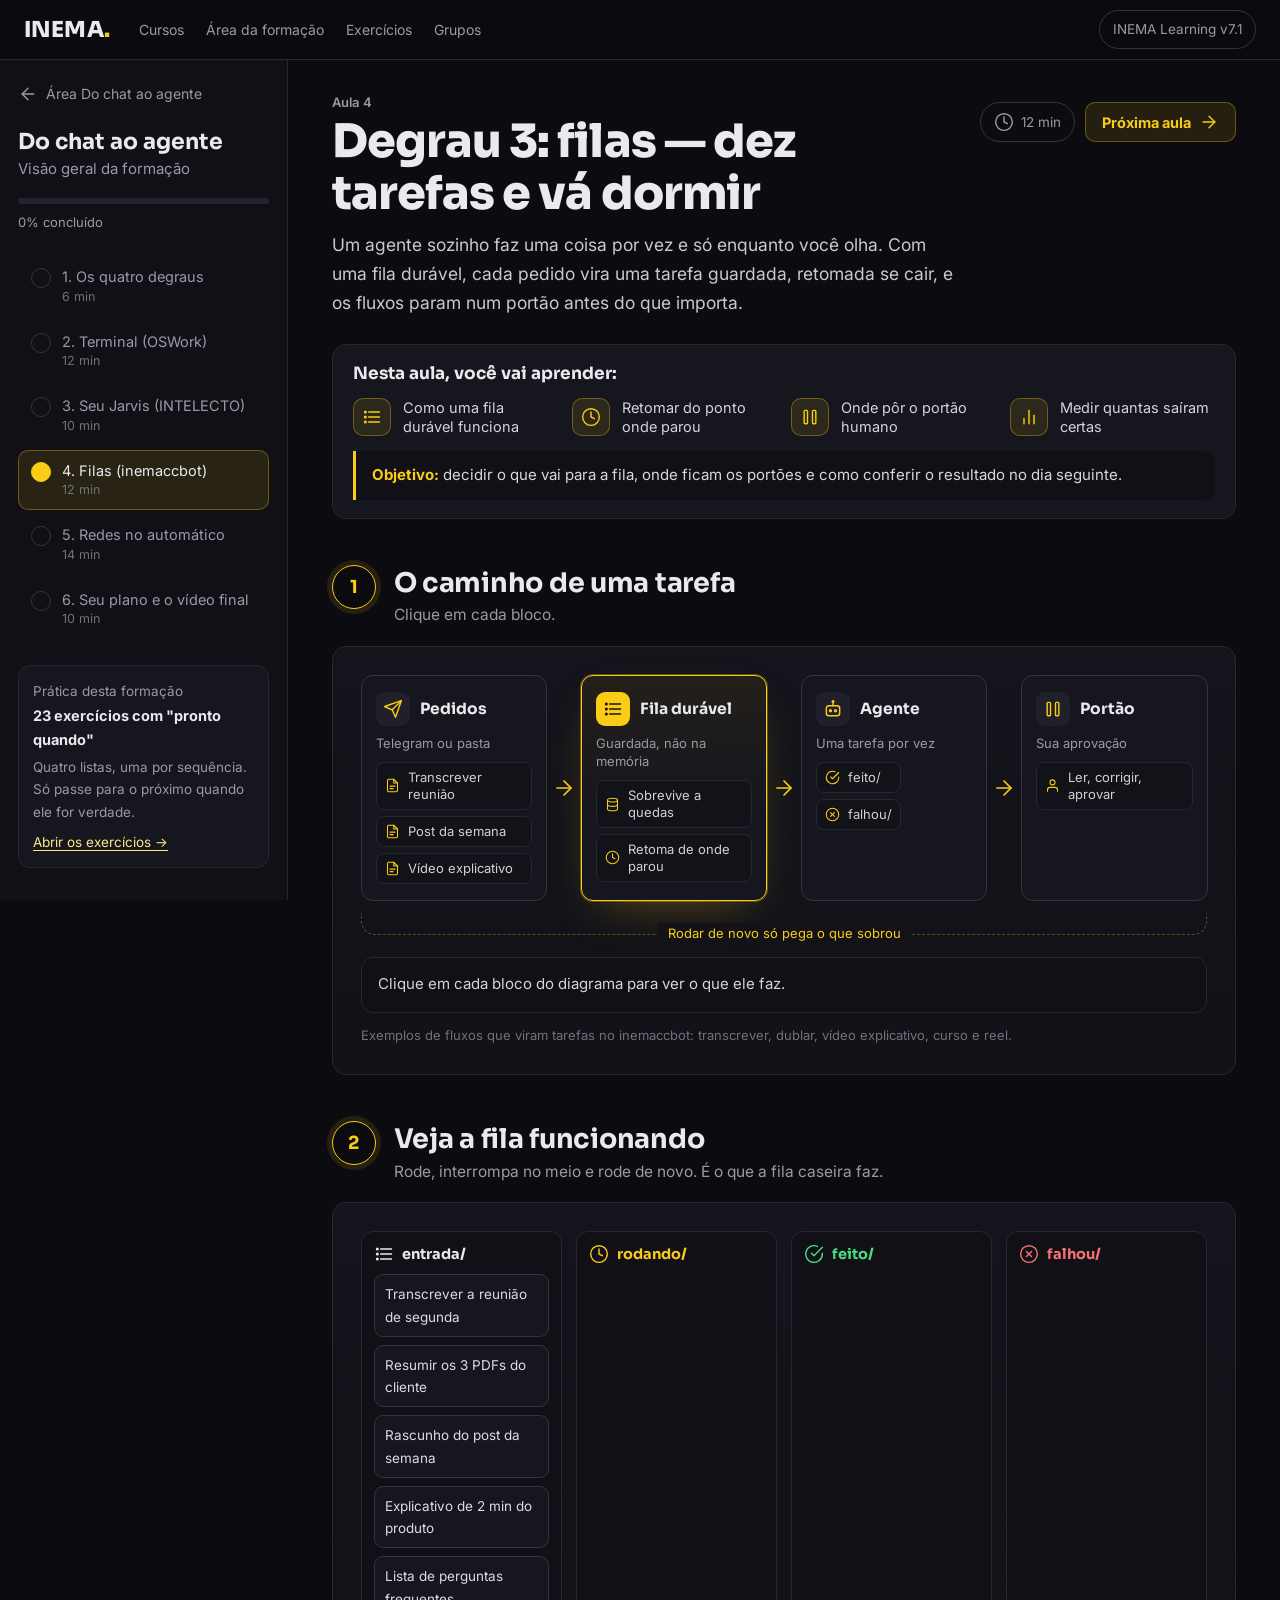
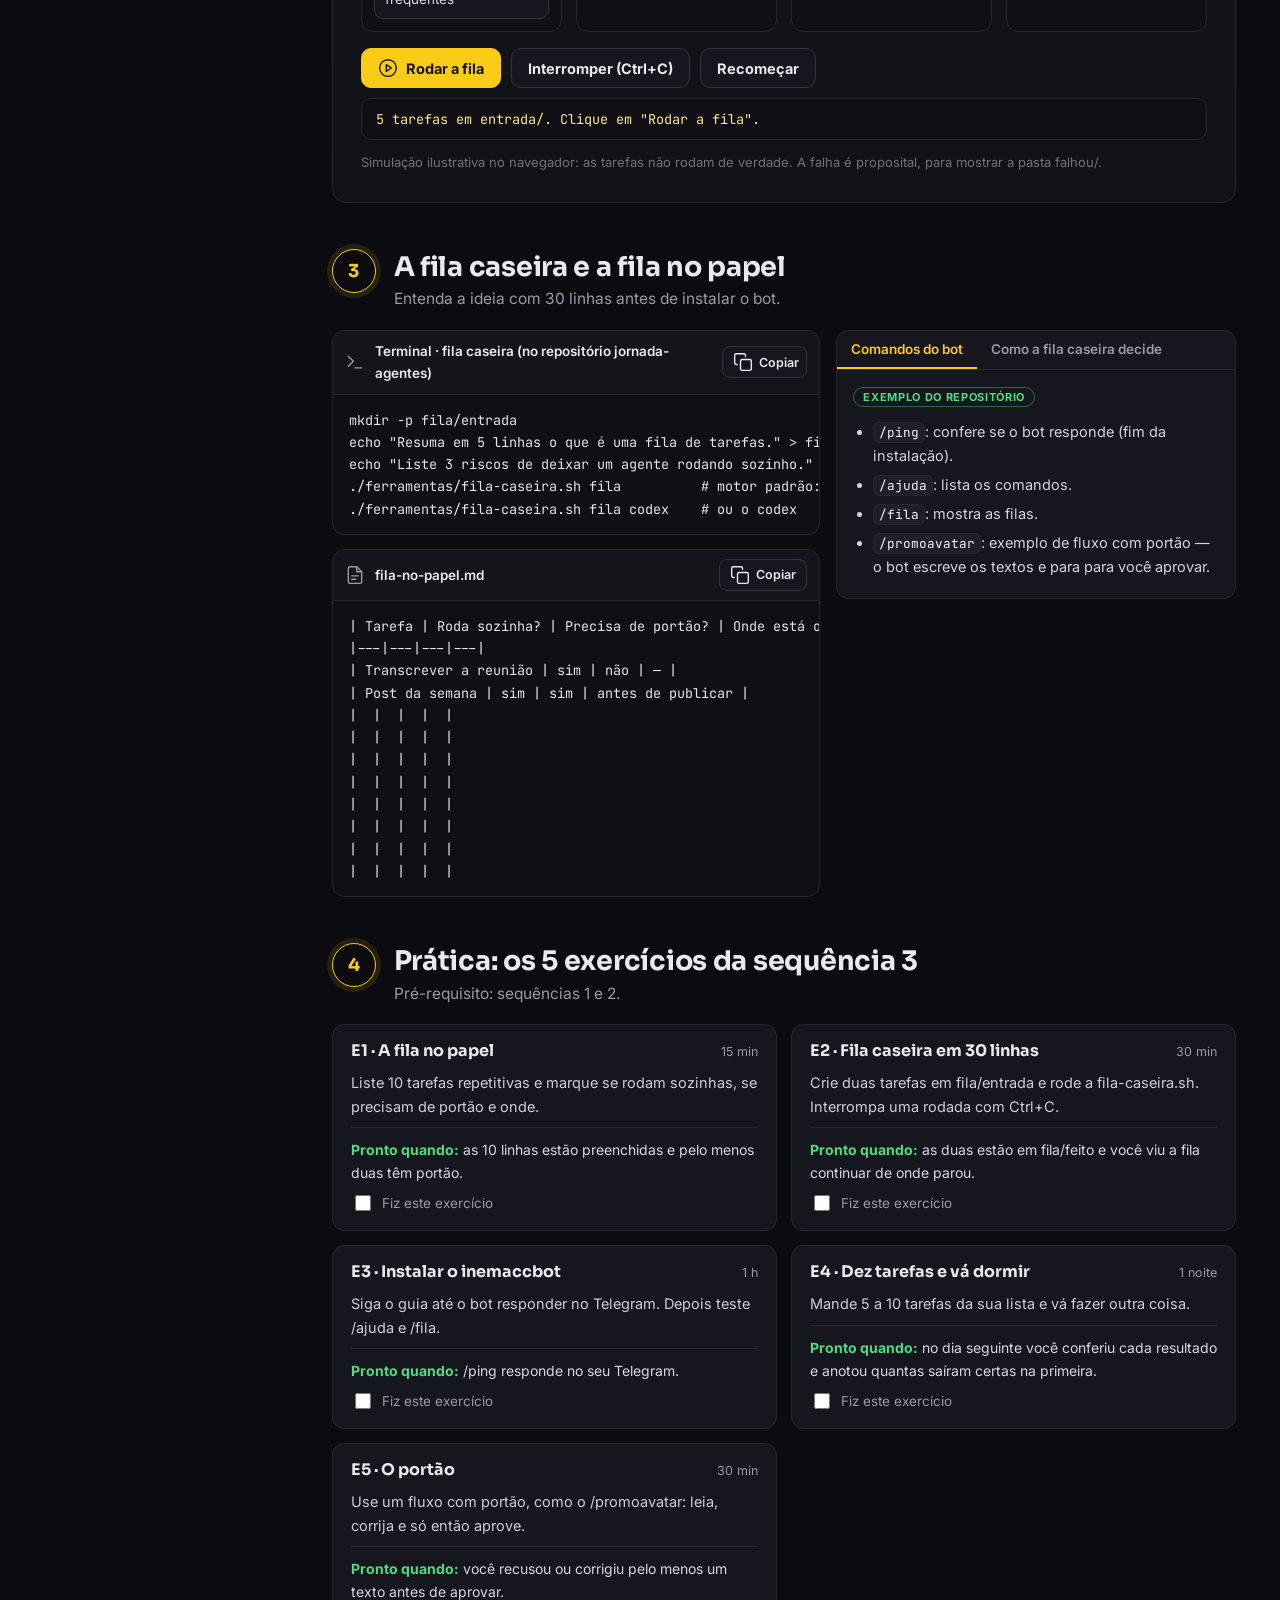
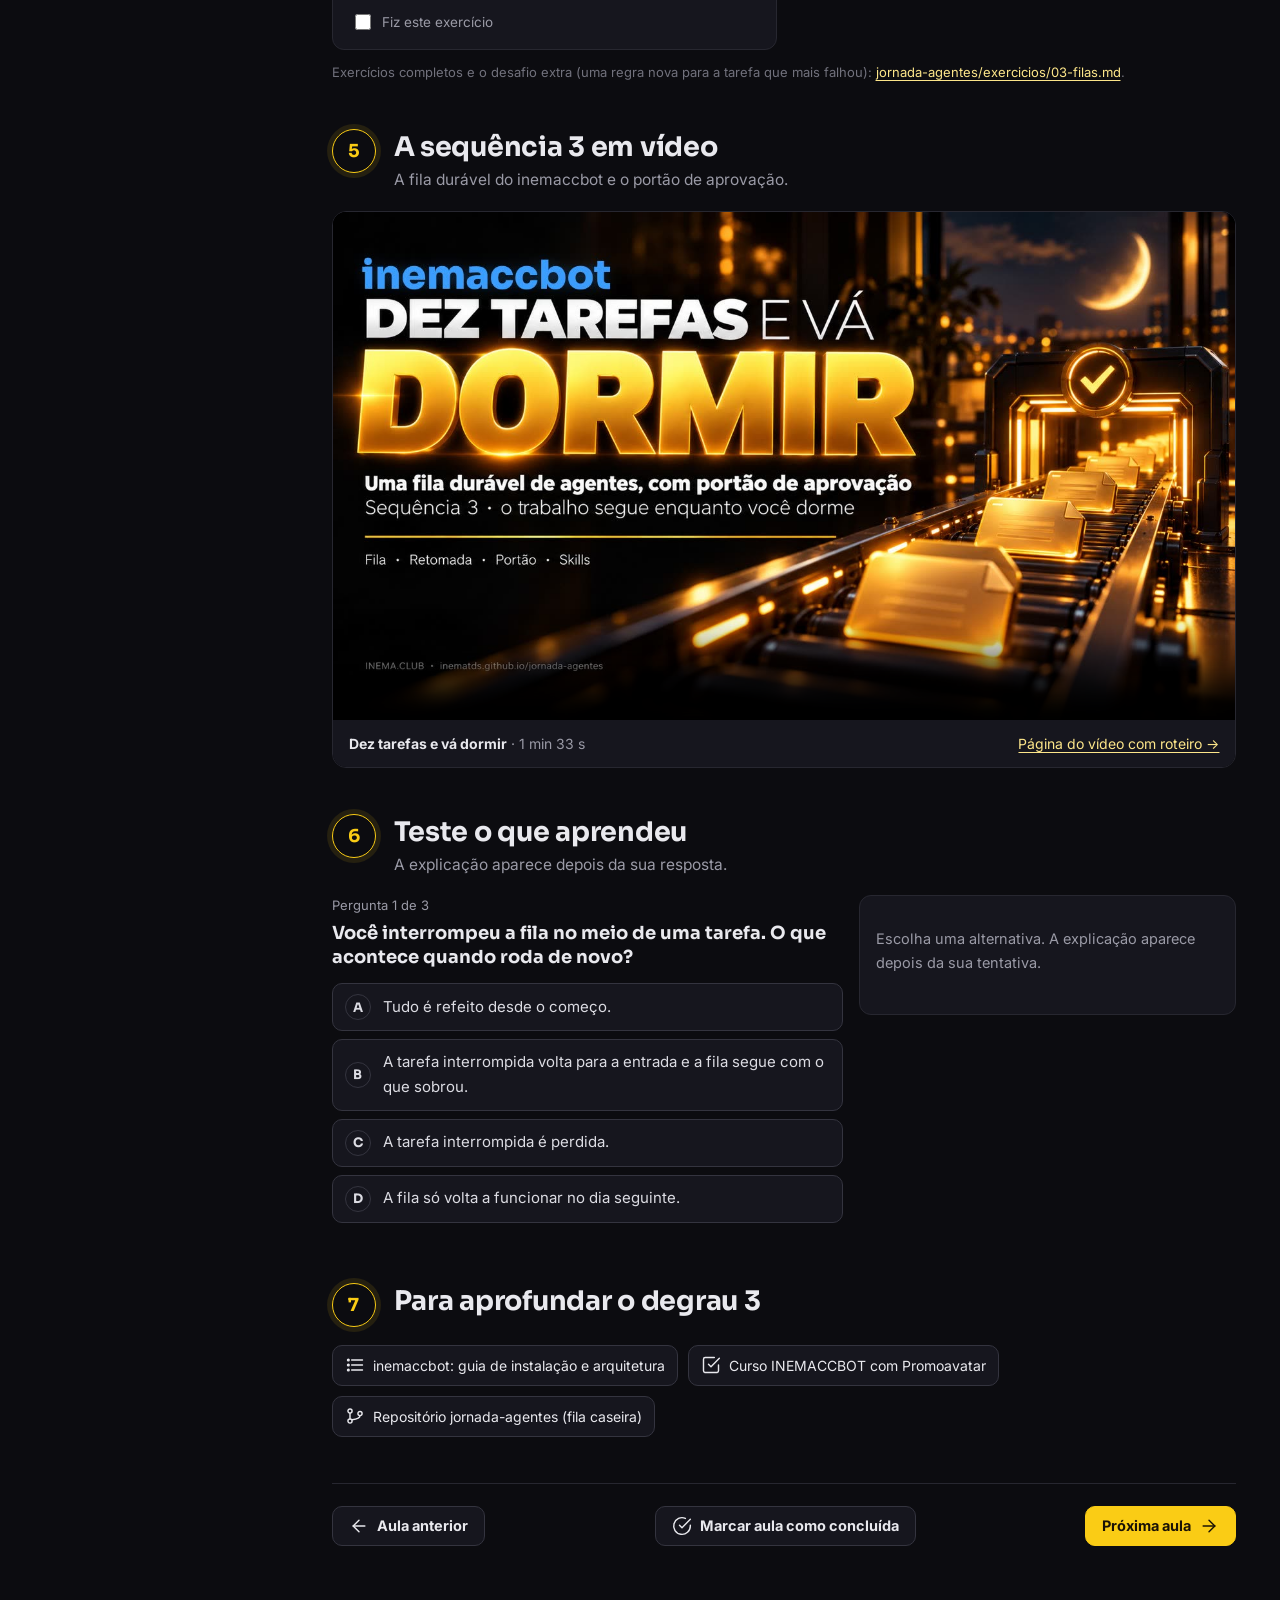
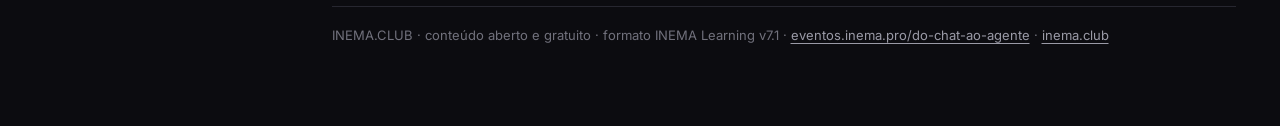
==== aulas/filas/index.html @ 0fa1756b "curso Do chat ao agente — primeiro curso INEMA Learning v7.1 (6 aulas, gerador, validador) Co-Author" ====
<!DOCTYPE html>
<html lang="pt-BR">
<head>
<meta charset="utf-8"/>
<meta name="viewport" content="width=device-width, initial-scale=1"/>
<title>Degrau 3: filas — dez tarefas e vá dormir · Do chat ao agente · INEMA</title>
<meta name="description" content="Um agente sozinho faz uma coisa por vez e só enquanto você olha. Com uma fila durável, cada pedido vira uma tarefa guardada, retomada se cair, e os fluxos param num portão antes do que importa."/>
<meta property="og:title" content="Degrau 3: filas — dez tarefas e vá dormir · Do chat ao agente · INEMA"/>
<meta property="og:description" content="Um agente sozinho faz uma coisa por vez e só enquanto você olha. Com uma fila durável, cada pedido vira uma tarefa guardada, retomada se cair, e os fluxos param num portão antes do que importa."/>
<meta property="og:image" content="https://inematds.github.io/do-chat-ao-agente-v71/assets/img/capa.jpg"/>
<meta name="theme-color" content="#0c0c10"/>
<link rel="icon" href="../../assets/img/favicon.svg" type="image/svg+xml"/>
<link rel="canonical" href="https://inematds.github.io/do-chat-ao-agente-v71/aulas/filas/"/>
<link rel="preconnect" href="https://fonts.googleapis.com"/><link rel="preconnect" href="https://fonts.gstatic.com" crossorigin/>
<link href="https://fonts.googleapis.com/css2?family=Inter:wght@400;500;600;700&family=JetBrains+Mono:wght@400;600&family=Sora:wght@600;700;800&display=swap" rel="stylesheet"/>
<link rel="stylesheet" href="../../assets/v71.css"/>
</head><body data-curso="do-chat-ao-agente-v71" data-aula="filas" data-total="6"><a class="skip" href="#conteudo">Pular para o conteúdo</a><header class="topo"><button type="button" class="menu-btn" aria-expanded="false" aria-controls="lado"><svg class="ico" viewBox="0 0 24 24" aria-hidden="true"><line x1="3" y1="6" x2="21" y2="6"/><line x1="3" y1="12" x2="21" y2="12"/><line x1="3" y1="18" x2="21" y2="18"/></svg>Aulas</button><a class="marca" href="../../index.html">INEMA<span>.</span></a><nav aria-label="INEMA"><a href="https://inema.club/">Cursos</a><a href="https://eventos.inema.pro/do-chat-ao-agente/">Área da formação</a><a href="https://inematds.github.io/jornada-agentes/guia/">Exercícios</a><a href="https://t.me/apoioinema">Grupos</a></nav><div class="dir"><span class="pill">INEMA Learning v7.1</span></div></header><div class="casca"><aside class="lado" id="lado" aria-label="Aulas"><a class="voltar" href="https://eventos.inema.pro/do-chat-ao-agente/"><svg class="ico" viewBox="0 0 24 24" aria-hidden="true"><line x1="19" y1="12" x2="5" y2="12"/><polyline points="12 19 5 12 12 5"/></svg>Área Do chat ao agente</a><p class="curso-nome">Do chat ao agente</p><p class="curso-sub">Visão geral da formação</p><div class="prog" aria-hidden="true"><i></i></div><span class="prog-txt"><span data-pct>0</span>% concluído</span><ol class="lista-aulas"><li><a href="../../aulas/visao-geral/index.html" data-slug="visao-geral" class=""><span class="st" aria-hidden="true"></span><span>1. Os quatro degraus<small>6 min</small></span></a></li><li><a href="../../aulas/terminal/index.html" data-slug="terminal" class=""><span class="st" aria-hidden="true"></span><span>2. Terminal (OSWork)<small>12 min</small></span></a></li><li><a href="../../aulas/jarvis/index.html" data-slug="jarvis" class=""><span class="st" aria-hidden="true"></span><span>3. Seu Jarvis (INTELECTO)<small>10 min</small></span></a></li><li><a href="../../aulas/filas/index.html" data-slug="filas" class="atual" aria-current="page"><span class="st" aria-hidden="true"></span><span>4. Filas (inemaccbot)<small>12 min</small></span></a></li><li><a href="../../aulas/redes/index.html" data-slug="redes" class=""><span class="st" aria-hidden="true"></span><span>5. Redes no automático<small>14 min</small></span></a></li><li><a href="../../aulas/plano/index.html" data-slug="plano" class=""><span class="st" aria-hidden="true"></span><span>6. Seu plano e o vídeo final<small>10 min</small></span></a></li></ol><div class="lado-card">Prática desta formação<b>23 exercícios com "pronto quando"</b>Quatro listas, uma por sequência. Só passe para o próximo quando ele for verdade.<br/><a href="https://inematds.github.io/jornada-agentes/guia/" target="_blank" rel="noopener">Abrir os exercícios →</a></div></aside><main class="principal" id="conteudo"><div class="miolo" data-competencias="desenhar-fila;definir-portao-humano;retomar-tarefa;avaliar-resultado-lote"><div class="aula-topo"><div><p class="kicker">Aula 4</p><h1>Degrau 3: filas — dez tarefas e vá dormir</h1><p class="lead">Um agente sozinho faz uma coisa por vez e só enquanto você olha. Com uma fila durável, cada pedido vira uma tarefa guardada, retomada se cair, e os fluxos param num portão antes do que importa.</p></div><div class="acoes-topo"><span class="pill"><svg class="ico" viewBox="0 0 24 24" aria-hidden="true"><circle cx="12" cy="12" r="10"/><polyline points="12 6 12 12 16 14"/></svg>12 min</span><a class="btn" href="../../aulas/redes/index.html">Próxima aula <svg class="ico" viewBox="0 0 24 24" aria-hidden="true"><line x1="5" y1="12" x2="19" y2="12"/><polyline points="12 5 19 12 12 19"/></svg></a></div></div><div class="nesta"><h2>Nesta aula, você vai aprender:</h2><ul><li><span class="ic"><svg class="ico" viewBox="0 0 24 24" aria-hidden="true"><line x1="8" y1="6" x2="21" y2="6"/><line x1="8" y1="12" x2="21" y2="12"/><line x1="8" y1="18" x2="21" y2="18"/><circle cx="4" cy="6" r="1"/><circle cx="4" cy="12" r="1"/><circle cx="4" cy="18" r="1"/></svg></span>Como uma fila durável funciona</li><li><span class="ic"><svg class="ico" viewBox="0 0 24 24" aria-hidden="true"><circle cx="12" cy="12" r="10"/><polyline points="12 6 12 12 16 14"/></svg></span>Retomar do ponto onde parou</li><li><span class="ic"><svg class="ico" viewBox="0 0 24 24" aria-hidden="true"><rect x="5" y="4" width="4" height="16" rx="1"/><rect x="15" y="4" width="4" height="16" rx="1"/></svg></span>Onde pôr o portão humano</li><li><span class="ic"><svg class="ico" viewBox="0 0 24 24" aria-hidden="true"><line x1="18" y1="20" x2="18" y2="10"/><line x1="12" y1="20" x2="12" y2="4"/><line x1="6" y1="20" x2="6" y2="14"/></svg></span>Medir quantas saíram certas</li></ul><p class="objetivo"><b>Objetivo:</b> decidir o que vai para a fila, onde ficam os portões e como conferir o resultado no dia seguinte.</p></div><section class="secao" id="s1"><div class="sec-cab"><span class="num" aria-hidden="true">1</span><div><h2>O caminho de uma tarefa</h2><p>Clique em cada bloco.</p></div></div><div class="painel dg-bloco"><div class="dg fluxo"><button type="button" class="dg-no" aria-pressed="false"><span class="cab"><span class="ic"><svg class="ico" viewBox="0 0 24 24" aria-hidden="true"><line x1="22" y1="2" x2="11" y2="13"/><polygon points="22 2 15 22 11 13 2 9 22 2"/></svg></span>Pedidos</span><span class="sub">Telegram ou pasta</span><ul><li><svg class="ico" viewBox="0 0 24 24" aria-hidden="true"><path d="M14 2H6a2 2 0 0 0-2 2v16a2 2 0 0 0 2 2h12a2 2 0 0 0 2-2V8z"/><polyline points="14 2 14 8 20 8"/><line x1="8" y1="13" x2="16" y2="13"/><line x1="8" y1="17" x2="13" y2="17"/></svg>Transcrever reunião</li><li><svg class="ico" viewBox="0 0 24 24" aria-hidden="true"><path d="M14 2H6a2 2 0 0 0-2 2v16a2 2 0 0 0 2 2h12a2 2 0 0 0 2-2V8z"/><polyline points="14 2 14 8 20 8"/><line x1="8" y1="13" x2="16" y2="13"/><line x1="8" y1="17" x2="13" y2="17"/></svg>Post da semana</li><li><svg class="ico" viewBox="0 0 24 24" aria-hidden="true"><path d="M14 2H6a2 2 0 0 0-2 2v16a2 2 0 0 0 2 2h12a2 2 0 0 0 2-2V8z"/><polyline points="14 2 14 8 20 8"/><line x1="8" y1="13" x2="16" y2="13"/><line x1="8" y1="17" x2="13" y2="17"/></svg>Vídeo explicativo</li></ul><template><b>Pedidos.</b> Cada pedido vira uma tarefa: no inemaccbot, uma mensagem no Telegram; na fila caseira, um arquivo .md na pasta entrada/.</template></button><span class="dg-seta" aria-hidden="true"><svg class="ico" viewBox="0 0 24 24" aria-hidden="true"><line x1="5" y1="12" x2="19" y2="12"/><polyline points="12 5 19 12 12 19"/></svg></span><button type="button" class="dg-no forte" aria-pressed="false"><span class="cab"><span class="ic"><svg class="ico" viewBox="0 0 24 24" aria-hidden="true"><line x1="8" y1="6" x2="21" y2="6"/><line x1="8" y1="12" x2="21" y2="12"/><line x1="8" y1="18" x2="21" y2="18"/><circle cx="4" cy="6" r="1"/><circle cx="4" cy="12" r="1"/><circle cx="4" cy="18" r="1"/></svg></span>Fila durável</span><span class="sub">Guardada, não na memória</span><ul><li><svg class="ico" viewBox="0 0 24 24" aria-hidden="true"><ellipse cx="12" cy="5" rx="8" ry="3"/><path d="M4 5v14c0 1.7 3.6 3 8 3s8-1.3 8-3V5"/><path d="M4 12c0 1.7 3.6 3 8 3s8-1.3 8-3"/></svg>Sobrevive a quedas</li><li><svg class="ico" viewBox="0 0 24 24" aria-hidden="true"><circle cx="12" cy="12" r="10"/><polyline points="12 6 12 12 16 14"/></svg>Retoma de onde parou</li></ul><template><b>Fila durável.</b> A tarefa fica guardada. Se o computador desligar ou você interromper, a próxima rodada pega o que sobrou, sem refazer o que já foi feito.</template></button><span class="dg-seta" aria-hidden="true"><svg class="ico" viewBox="0 0 24 24" aria-hidden="true"><line x1="5" y1="12" x2="19" y2="12"/><polyline points="12 5 19 12 12 19"/></svg></span><button type="button" class="dg-no" aria-pressed="false"><span class="cab"><span class="ic"><svg class="ico" viewBox="0 0 24 24" aria-hidden="true"><rect x="4" y="8" width="16" height="12" rx="3"/><path d="M12 4v4"/><circle cx="12" cy="3" r="1"/><circle cx="9" cy="14" r="1.2"/><circle cx="15" cy="14" r="1.2"/></svg></span>Agente</span><span class="sub">Uma tarefa por vez</span><ul><li><svg class="ico" viewBox="0 0 24 24" aria-hidden="true"><path d="M22 11.1V12a10 10 0 1 1-5.9-9.1"/><polyline points="22 4 12 14 9 11"/></svg>feito/</li><li><svg class="ico" viewBox="0 0 24 24" aria-hidden="true"><circle cx="12" cy="12" r="10"/><line x1="15" y1="9" x2="9" y2="15"/><line x1="9" y1="9" x2="15" y2="15"/></svg>falhou/</li></ul><template><b>Agente.</b> O agente executa uma tarefa por vez. Deu certo, a resposta vai para feito; deu erro, vai para falhou, com o motivo, para você olhar.</template></button><span class="dg-seta" aria-hidden="true"><svg class="ico" viewBox="0 0 24 24" aria-hidden="true"><line x1="5" y1="12" x2="19" y2="12"/><polyline points="12 5 19 12 12 19"/></svg></span><button type="button" class="dg-no" aria-pressed="false"><span class="cab"><span class="ic"><svg class="ico" viewBox="0 0 24 24" aria-hidden="true"><rect x="5" y="4" width="4" height="16" rx="1"/><rect x="15" y="4" width="4" height="16" rx="1"/></svg></span>Portão</span><span class="sub">Sua aprovação</span><ul><li><svg class="ico" viewBox="0 0 24 24" aria-hidden="true"><path d="M20 21v-2a4 4 0 0 0-4-4H8a4 4 0 0 0-4 4v2"/><circle cx="12" cy="7" r="4"/></svg>Ler, corrigir, aprovar</li></ul><template><b>Portão.</b> Nos fluxos que importam, o bot escreve e para. Você lê, corrige se precisar e só então aprova. É o momento em que você gerencia, em vez de fazer.</template></button></div><div class="dg-volta" aria-hidden="true"><span>Rodar de novo só pega o que sobrou</span></div><div class="dg-detalhe" aria-live="polite">Clique em cada bloco do diagrama para ver o que ele faz.</div><p class="dg-legenda">Exemplos de fluxos que viram tarefas no inemaccbot: transcrever, dublar, vídeo explicativo, curso e reel.</p></div></section><section class="secao" id="s2"><div class="sec-cab"><span class="num" aria-hidden="true">2</span><div><h2>Veja a fila funcionando</h2><p>Rode, interrompa no meio e rode de novo. É o que a fila caseira faz.</p></div></div><div class="painel simfila" data-tarefas="[&quot;Transcrever a reunião de segunda&quot;, &quot;Resumir os 3 PDFs do cliente&quot;, &quot;Rascunho do post da semana&quot;, &quot;Explicativo de 2 min do produto&quot;, &quot;Lista de perguntas frequentes&quot;]" data-falha="3" data-msg="{&quot;inicio&quot;: &quot;5 tarefas em entrada/. Clique em \&quot;Rodar a fila\&quot;.&quot;, &quot;rodando&quot;: &quot;Rodando: uma tarefa por vez, de entrada/ para rodando/ e depois feito/ ou falhou/.&quot;, &quot;parou&quot;: &quot;Interrompido. A tarefa do meio ficou em rodando/. Rode de novo para ver a retomada.&quot;, &quot;retoma&quot;: &quot;Retomada: o que estava em rodando/ voltou para entrada/. O que já estava em feito/ não é refeito.&quot;, &quot;fim&quot;: &quot;Fila vazia: tudo em feito/.&quot;, &quot;fimfalha&quot;: &quot;Fila vazia. Uma tarefa foi para falhou/ com o motivo: é ela que você olha de manhã.&quot;}"><div class="sim-cols"><div class="col" data-col="entrada"><h3><svg class="ico" viewBox="0 0 24 24" aria-hidden="true"><line x1="8" y1="6" x2="21" y2="6"/><line x1="8" y1="12" x2="21" y2="12"/><line x1="8" y1="18" x2="21" y2="18"/><circle cx="4" cy="6" r="1"/><circle cx="4" cy="12" r="1"/><circle cx="4" cy="18" r="1"/></svg>entrada/</h3><div class="itens"></div></div><div class="col" data-col="rodando"><h3><svg class="ico" viewBox="0 0 24 24" aria-hidden="true"><circle cx="12" cy="12" r="10"/><polyline points="12 6 12 12 16 14"/></svg>rodando/</h3><div class="itens"></div></div><div class="col" data-col="feito"><h3><svg class="ico" viewBox="0 0 24 24" aria-hidden="true"><path d="M22 11.1V12a10 10 0 1 1-5.9-9.1"/><polyline points="22 4 12 14 9 11"/></svg>feito/</h3><div class="itens"></div></div><div class="col" data-col="falhou"><h3><svg class="ico" viewBox="0 0 24 24" aria-hidden="true"><circle cx="12" cy="12" r="10"/><line x1="15" y1="9" x2="9" y2="15"/><line x1="9" y1="9" x2="15" y2="15"/></svg>falhou/</h3><div class="itens"></div></div></div><div class="sim-acoes"><button type="button" class="btn cheio" data-acao="rodar"><svg class="ico" viewBox="0 0 24 24" aria-hidden="true"><circle cx="12" cy="12" r="10"/><polygon points="10 8 16 12 10 16 10 8"/></svg>Rodar a fila</button><button type="button" class="btn neutro" data-acao="parar">Interromper (Ctrl+C)</button><button type="button" class="btn neutro" data-acao="zerar">Recomeçar</button></div><div class="sim-log" aria-live="polite"></div><p class="dg-legenda">Simulação ilustrativa no navegador: as tarefas não rodam de verdade. A falha é proposital, para mostrar a pasta falhou/.</p></div></section><section class="secao" id="s3"><div class="sec-cab"><span class="num" aria-hidden="true">3</span><div><h2>A fila caseira e a fila no papel</h2><p>Entenda a ideia com 30 linhas antes de instalar o bot.</p></div></div><div class="cods"><div><div class="cod"><div class="cod-cab"><svg class="ico" viewBox="0 0 24 24" aria-hidden="true"><polyline points="4 17 10 11 4 5"/><line x1="12" y1="19" x2="20" y2="19"/></svg><b>Terminal · fila caseira (no repositório jornada-agentes)</b><button type="button" class="copiar" data-rot="Copiar" data-ok="Copiado"><svg class="ico" viewBox="0 0 24 24" aria-hidden="true"><rect x="9" y="9" width="13" height="13" rx="2"/><path d="M5 15H4a2 2 0 0 1-2-2V4a2 2 0 0 1 2-2h9a2 2 0 0 1 2 2v1"/></svg><span>Copiar</span></button></div><pre>mkdir -p fila/entrada
echo &quot;Resuma em 5 linhas o que é uma fila de tarefas.&quot; &gt; fila/entrada/01.md
echo &quot;Liste 3 riscos de deixar um agente rodando sozinho.&quot; &gt; fila/entrada/02.md
./ferramentas/fila-caseira.sh fila          # motor padrão: claude
./ferramentas/fila-caseira.sh fila codex    # ou o codex</pre></div><div class="cod"><div class="cod-cab"><svg class="ico" viewBox="0 0 24 24" aria-hidden="true"><path d="M14 2H6a2 2 0 0 0-2 2v16a2 2 0 0 0 2 2h12a2 2 0 0 0 2-2V8z"/><polyline points="14 2 14 8 20 8"/><line x1="8" y1="13" x2="16" y2="13"/><line x1="8" y1="17" x2="13" y2="17"/></svg><b>fila-no-papel.md</b><button type="button" class="copiar" data-rot="Copiar" data-ok="Copiado"><svg class="ico" viewBox="0 0 24 24" aria-hidden="true"><rect x="9" y="9" width="13" height="13" rx="2"/><path d="M5 15H4a2 2 0 0 1-2-2V4a2 2 0 0 1 2-2h9a2 2 0 0 1 2 2v1"/></svg><span>Copiar</span></button></div><pre>| Tarefa | Roda sozinha? | Precisa de portão? | Onde está o portão |
|---|---|---|---|
| Transcrever a reunião | sim | não | — |
| Post da semana | sim | sim | antes de publicar |
|  |  |  |  |
|  |  |  |  |
|  |  |  |  |
|  |  |  |  |
|  |  |  |  |
|  |  |  |  |
|  |  |  |  |
|  |  |  |  |</pre></div></div><div class="saida"><div class="saida-tabs" role="tablist"><button type="button" data-alvo="s0" aria-selected="true">Comandos do bot</button><button type="button" data-alvo="s1" aria-selected="false">Como a fila caseira decide</button></div><div class="saida-corpo" data-painel="s0"><span class="selo real">Exemplo do repositório</span><ul><li><code>/ping</code>: confere se o bot responde (fim da instalação).</li><li><code>/ajuda</code>: lista os comandos.</li><li><code>/fila</code>: mostra as filas.</li><li><code>/promoavatar</code>: exemplo de fluxo com portão — o bot escreve os textos e para para você aprovar.</li></ul></div><div class="saida-corpo" data-painel="s1" hidden><ol><li>O que ficou em <code>rodando/</code> (queda, Ctrl+C) volta para <code>entrada/</code>.</li><li>Pega uma tarefa por vez de <code>entrada/</code>.</li><li>Resposta vazia ou erro: vai para <code>falhou/</code> com o motivo.</li><li>No fim, mostra quantas estão em entrada, feito e falhou.</li></ol></div></div></div></section><section class="secao" id="s4"><div class="sec-cab"><span class="num" aria-hidden="true">4</span><div><h2>Prática: os 5 exercícios da sequência 3</h2><p>Pré-requisito: sequências 1 e 2.</p></div></div><div class="exs"><article class="exc"><div class="t"><h3>E1 · A fila no papel</h3><span class="min">15 min</span></div><p>Liste 10 tarefas repetitivas e marque se rodam sozinhas, se precisam de portão e onde.</p><p class="pronto"><b>Pronto quando:</b> as 10 linhas estão preenchidas e pelo menos duas têm portão.</p><label><input type="checkbox" data-id="filas-e1"/>Fiz este exercício</label></article><article class="exc"><div class="t"><h3>E2 · Fila caseira em 30 linhas</h3><span class="min">30 min</span></div><p>Crie duas tarefas em fila/entrada e rode a fila-caseira.sh. Interrompa uma rodada com Ctrl+C.</p><p class="pronto"><b>Pronto quando:</b> as duas estão em fila/feito e você viu a fila continuar de onde parou.</p><label><input type="checkbox" data-id="filas-e2"/>Fiz este exercício</label></article><article class="exc"><div class="t"><h3>E3 · Instalar o inemaccbot</h3><span class="min">1 h</span></div><p>Siga o guia até o bot responder no Telegram. Depois teste /ajuda e /fila.</p><p class="pronto"><b>Pronto quando:</b> /ping responde no seu Telegram.</p><label><input type="checkbox" data-id="filas-e3"/>Fiz este exercício</label></article><article class="exc"><div class="t"><h3>E4 · Dez tarefas e vá dormir</h3><span class="min">1 noite</span></div><p>Mande 5 a 10 tarefas da sua lista e vá fazer outra coisa.</p><p class="pronto"><b>Pronto quando:</b> no dia seguinte você conferiu cada resultado e anotou quantas saíram certas na primeira.</p><label><input type="checkbox" data-id="filas-e4"/>Fiz este exercício</label></article><article class="exc"><div class="t"><h3>E5 · O portão</h3><span class="min">30 min</span></div><p>Use um fluxo com portão, como o /promoavatar: leia, corrija e só então aprove.</p><p class="pronto"><b>Pronto quando:</b> você recusou ou corrigiu pelo menos um texto antes de aprovar.</p><label><input type="checkbox" data-id="filas-e5"/>Fiz este exercício</label></article></div><p class="dg-legenda">Exercícios completos e o desafio extra (uma regra nova para a tarefa que mais falhou): <a href="https://github.com/inematds/jornada-agentes/blob/main/exercicios/03-filas.md" target="_blank" rel="noopener">jornada-agentes/exercicios/03-filas.md</a>.</p></section><section class="secao" id="s5"><div class="sec-cab"><span class="num" aria-hidden="true">5</span><div><h2>A sequência 3 em vídeo</h2><p>A fila durável do inemaccbot e o portão de aprovação.</p></div></div><div class="video"><video controls preload="metadata" playsinline poster="../../assets/img/seq3-filas.jpg"><source src="https://github.com/inematds/jornada-agentes/releases/download/video-v2.0.0/jornada-seq3-filas-16x9.mp4" type="video/mp4"/><track kind="subtitles" srclang="pt" label="Português" src="../../assets/vtt/seq3-filas.vtt" default/></video><div class="video-leg"><span><b>Dez tarefas e vá dormir</b> · 1 min 33 s</span><a href="https://inematds.github.io/jornada-agentes/serie/seq3-filas/" target="_blank" rel="noopener">Página do vídeo com roteiro →</a></div></div></section><section class="secao" id="s6"><div class="sec-cab"><span class="num" aria-hidden="true">6</span><div><h2>Teste o que aprendeu</h2><p>A explicação aparece depois da sua resposta.</p></div></div><div class="quiz"><div><div class="q-item"><p class="q-cont">Pergunta 1 de 3</p><p class="q-p">Você interrompeu a fila no meio de uma tarefa. O que acontece quando roda de novo?</p><div class="q-ops"><button type="button" class="q-op" data-certa="0"><span class="l">A</span>Tudo é refeito desde o começo.</button><button type="button" class="q-op" data-certa="1"><span class="l">B</span>A tarefa interrompida volta para a entrada e a fila segue com o que sobrou.</button><button type="button" class="q-op" data-certa="0"><span class="l">C</span>A tarefa interrompida é perdida.</button><button type="button" class="q-op" data-certa="0"><span class="l">D</span>A fila só volta a funcionar no dia seguinte.</button></div><template class="ok"><div class="r ok"><svg class="ico" viewBox="0 0 24 24" aria-hidden="true"><path d="M22 11.1V12a10 10 0 1 1-5.9-9.1"/><polyline points="22 4 12 14 9 11"/></svg>Correto</div>É o que torna a fila durável: o que ficou em rodando/ volta para entrada/, e o que já está em feito/ não é refeito.</template><template class="no"><div class="r no"><svg class="ico" viewBox="0 0 24 24" aria-hidden="true"><circle cx="12" cy="12" r="10"/><line x1="15" y1="9" x2="9" y2="15"/><line x1="9" y1="9" x2="15" y2="15"/></svg>Não é essa</div>É o que torna a fila durável: o que ficou em rodando/ volta para entrada/, e o que já está em feito/ não é refeito.</template></div><div class="q-item" hidden><p class="q-cont">Pergunta 2 de 3</p><p class="q-p">Em qual tarefa o portão humano é mais importante?<span class="cert-tag"><svg class="ico" viewBox="0 0 24 24" aria-hidden="true"><path d="M12 22s8-4 8-10V5l-8-3-8 3v7c0 6 8 10 8 10z"/></svg>competência</span></p><div class="q-ops"><button type="button" class="q-op" data-certa="0"><span class="l">A</span>Transcrever uma reunião interna.</button><button type="button" class="q-op" data-certa="0"><span class="l">B</span>Resumir PDFs para você mesmo ler.</button><button type="button" class="q-op" data-certa="1"><span class="l">C</span>Publicar um post em nome da empresa.</button><button type="button" class="q-op" data-certa="0"><span class="l">D</span>Listar arquivos de uma pasta.</button></div><template class="ok"><div class="r ok"><svg class="ico" viewBox="0 0 24 24" aria-hidden="true"><path d="M22 11.1V12a10 10 0 1 1-5.9-9.1"/><polyline points="22 4 12 14 9 11"/></svg>Correto</div>Portão vai antes do que tem consequência fora: publicar, enviar, gastar. Transcrever para uso interno pode rodar sozinho.</template><template class="no"><div class="r no"><svg class="ico" viewBox="0 0 24 24" aria-hidden="true"><circle cx="12" cy="12" r="10"/><line x1="15" y1="9" x2="9" y2="15"/><line x1="9" y1="9" x2="15" y2="15"/></svg>Não é essa</div>Portão vai antes do que tem consequência fora: publicar, enviar, gastar. Transcrever para uso interno pode rodar sozinho.</template></div><div class="q-item" hidden><p class="q-cont">Pergunta 3 de 3</p><p class="q-p">Qual é o sinal de que você está gerenciando, e não só usando?</p><div class="q-ops"><button type="button" class="q-op" data-certa="0"><span class="l">A</span>Mandar mais tarefas por noite.</button><button type="button" class="q-op" data-certa="1"><span class="l">B</span>Recusar ou corrigir um resultado antes de aprovar, e transformar a falha em regra.</button><button type="button" class="q-op" data-certa="0"><span class="l">C</span>Trocar de modelo a cada semana.</button><button type="button" class="q-op" data-certa="0"><span class="l">D</span>Desligar todos os portões.</button></div><template class="ok"><div class="r ok"><svg class="ico" viewBox="0 0 24 24" aria-hidden="true"><path d="M22 11.1V12a10 10 0 1 1-5.9-9.1"/><polyline points="22 4 12 14 9 11"/></svg>Correto</div>O E5 e o desafio extra mostram isso: você lê, corrige, aprova, e a tarefa que mais falhou ganha uma regra nova no AGENTS.md ou no prompt.</template><template class="no"><div class="r no"><svg class="ico" viewBox="0 0 24 24" aria-hidden="true"><circle cx="12" cy="12" r="10"/><line x1="15" y1="9" x2="9" y2="15"/><line x1="9" y1="9" x2="15" y2="15"/></svg>Não é essa</div>O E5 e o desafio extra mostram isso: você lê, corrige, aprova, e a tarefa que mais falhou ganha uma regra nova no AGENTS.md ou no prompt.</template></div><div class="q-nav"><button type="button" class="btn cheio q-prox" hidden data-fim="Ver resultado">Próxima pergunta <svg class="ico" viewBox="0 0 24 24" aria-hidden="true"><line x1="5" y1="12" x2="19" y2="12"/><polyline points="12 5 19 12 12 19"/></svg></button></div></div><div class="q-fb" aria-live="polite"></div><template class="total"><div class="r ok"><svg class="ico" viewBox="0 0 24 24" aria-hidden="true"><path d="M22 11.1V12a10 10 0 1 1-5.9-9.1"/><polyline points="22 4 12 14 9 11"/></svg>Teste concluído</div>Você acertou {a} de {n}. Acertando todas, a aula é marcada como concluída. Pode refazer quantas vezes quiser recarregando a página.</template><template class="q-aguarda"><p class="aguarda">Escolha uma alternativa. A explicação aparece depois da sua tentativa.</p></template></div></section><section class="secao" id="s7"><div class="sec-cab"><span class="num" aria-hidden="true">7</span><div><h2>Para aprofundar o degrau 3</h2></div></div><div class="links"><a href="https://inematds.github.io/inemaccbot/guia/" target="_blank" rel="noopener"><svg class="ico" viewBox="0 0 24 24" aria-hidden="true"><line x1="8" y1="6" x2="21" y2="6"/><line x1="8" y1="12" x2="21" y2="12"/><line x1="8" y1="18" x2="21" y2="18"/><circle cx="4" cy="6" r="1"/><circle cx="4" cy="12" r="1"/><circle cx="4" cy="18" r="1"/></svg>inemaccbot: guia de instalação e arquitetura</a><a href="https://eventos.inema.pro/inemaccbot.html" target="_blank" rel="noopener"><svg class="ico" viewBox="0 0 24 24" aria-hidden="true"><path d="M9 11l3 3L22 4"/><path d="M21 12v7a2 2 0 0 1-2 2H5a2 2 0 0 1-2-2V5a2 2 0 0 1 2-2h11"/></svg>Curso INEMACCBOT com Promoavatar</a><a href="https://github.com/inematds/jornada-agentes" target="_blank" rel="noopener"><svg class="ico" viewBox="0 0 24 24" aria-hidden="true"><circle cx="6" cy="6" r="2.5"/><circle cx="6" cy="18" r="2.5"/><circle cx="18" cy="9" r="2.5"/><path d="M6 8.5v7"/><path d="M18 11.5c0 3-3 4.5-9.5 5"/></svg>Repositório jornada-agentes (fila caseira)</a></div></section><div class="fim-aula"><a class="btn neutro" href="../../aulas/jarvis/index.html"><svg class="ico" viewBox="0 0 24 24" aria-hidden="true"><line x1="19" y1="12" x2="5" y2="12"/><polyline points="12 19 5 12 12 5"/></svg>Aula anterior</a><button type="button" class="btn neutro concluir" aria-pressed="false"><svg class="ico" viewBox="0 0 24 24" aria-hidden="true"><path d="M22 11.1V12a10 10 0 1 1-5.9-9.1"/><polyline points="22 4 12 14 9 11"/></svg>Marcar aula como concluída</button><a class="btn cheio" href="../../aulas/redes/index.html">Próxima aula <svg class="ico" viewBox="0 0 24 24" aria-hidden="true"><line x1="5" y1="12" x2="19" y2="12"/><polyline points="12 5 19 12 12 19"/></svg></a></div><footer class="rodape">INEMA.CLUB · conteúdo aberto e gratuito · formato INEMA Learning v7.1 · <a href="https://eventos.inema.pro/do-chat-ao-agente/">eventos.inema.pro/do-chat-ao-agente</a> · <a href="https://inema.club/">inema.club</a></footer></div></main></div><script src="../../assets/v71.js"></script></body></html>
---- assets/v71.css ----
/* INEMA Learning v7.1 — layout do mock "Agentes de IA na Prática" + didática v7 */
:root{
  --bg:#0c0c10;--bg2:#101016;--card:#16161e;--card2:#1b1b24;--line:#272730;--line2:#34343f;
  --txt:#e9e9ee;--mut:#9a9aa6;--mut2:#71717c;
  --amb:#FACC15;--amb2:#fde68a;--amb-ink:#1a1206;--amb-a:rgba(250,204,21,.10);--amb-b:rgba(250,204,21,.32);
  --ok:#4ade80;--ok-a:rgba(74,222,128,.10);--bad:#f87171;--bad-a:rgba(248,113,113,.10);--sky:#38bdf8;
  --side:288px;--top:60px;--max:1180px;--r:14px;
  --sora:"Sora",ui-sans-serif,system-ui,sans-serif;--inter:"Inter",ui-sans-serif,system-ui,sans-serif;--mono:"JetBrains Mono",ui-monospace,SFMono-Regular,Menlo,monospace;
}
*{box-sizing:border-box}
[hidden]{display:none!important}
html{background:var(--bg);scroll-behavior:smooth;scroll-padding-top:calc(var(--top) + 16px)}
body{margin:0;background:var(--bg);color:var(--txt);font:16px/1.65 var(--inter);-webkit-font-smoothing:antialiased}
a{color:var(--amb2);text-underline-offset:3px}
img,video,svg{max-width:100%}
code{font-family:var(--mono);font-size:.88em;background:#1f1f29;border:1px solid var(--line);border-radius:6px;padding:.08em .38em;color:#f5f5f7}
:focus-visible{outline:2px solid var(--amb);outline-offset:3px;border-radius:8px}
.skip{position:fixed;left:16px;top:-60px;z-index:99;background:var(--amb);color:var(--amb-ink);padding:8px 14px;border-radius:10px;font-weight:700}
.skip:focus{top:10px}
.ico{width:20px;height:20px;flex:none;stroke:currentColor;fill:none;stroke-width:1.7;stroke-linecap:round;stroke-linejoin:round}

/* barra do topo */
.topo{position:sticky;top:0;z-index:60;height:var(--top);display:flex;align-items:center;gap:28px;padding:0 24px;background:rgba(12,12,16,.92);backdrop-filter:blur(12px);border-bottom:1px solid var(--line)}
.marca{font:800 22px/1 var(--sora);letter-spacing:.02em;color:var(--txt);text-decoration:none}
.marca span{color:var(--amb)}
.topo nav{display:flex;gap:22px;font-size:14px}
.topo nav a{color:var(--mut);text-decoration:none}.topo nav a:hover{color:var(--txt)}
.topo .dir{margin-left:auto;display:flex;gap:10px;align-items:center}
.menu-btn{display:none;align-items:center;gap:8px;background:var(--card);border:1px solid var(--line);color:var(--txt);border-radius:10px;padding:8px 12px;font:600 14px var(--inter);cursor:pointer}

/* casca */
.casca{display:grid;grid-template-columns:var(--side) minmax(0,1fr);min-height:calc(100vh - var(--top))}
.lado{position:sticky;top:var(--top);height:calc(100vh - var(--top));overflow-y:auto;border-right:1px solid var(--line);padding:22px 18px 30px;background:var(--bg2)}
.voltar{display:inline-flex;gap:8px;align-items:center;color:var(--mut);font-size:14px;text-decoration:none}
.voltar:hover{color:var(--txt)}
.curso-nome{margin:18px 0 2px;font:700 22px/1.2 var(--sora)}
.curso-sub{margin:0;color:var(--mut);font-size:15px}
.prog{margin:16px 0 4px;height:6px;border-radius:99px;background:#24242e;overflow:hidden}
.prog i{display:block;height:100%;width:0;background:var(--amb);border-radius:99px;transition:width .4s}
.prog-txt{font-size:13px;color:var(--mut)}
.lista-aulas{list-style:none;margin:22px 0 0;padding:0;display:grid;gap:4px}
.lista-aulas a{display:flex;gap:11px;align-items:flex-start;padding:10px 12px;border-radius:10px;color:var(--mut);text-decoration:none;font-size:14.5px;line-height:1.35;border:1px solid transparent}
.lista-aulas a:hover{background:var(--card);color:var(--txt)}
.lista-aulas a .st{flex:none;width:20px;height:20px;border-radius:50%;border:1.6px solid var(--line2);display:grid;place-items:center;margin-top:1px}
.lista-aulas a.feita .st{background:var(--ok-a);border-color:var(--ok)}
.lista-aulas a.feita .st::after{content:"";width:8px;height:5px;border:2px solid var(--ok);border-top:0;border-right:0;transform:rotate(-45deg) translate(1px,-1px)}
.lista-aulas a.atual{background:var(--amb-a);border-color:var(--amb-b);color:var(--txt)}
.lista-aulas a.atual .st{border-color:var(--amb);background:var(--amb)}
.lista-aulas small{display:block;color:var(--mut2);font-size:12.5px;margin-top:2px}
.lado-card{margin-top:26px;border:1px solid var(--line);border-radius:12px;padding:14px;background:var(--card);font-size:13.5px;color:var(--mut)}
.lado-card b{display:block;color:var(--txt);font-size:14.5px;margin:2px 0 4px}
.lado-card a{display:inline-block;margin-top:8px}

/* principal */
.principal{min-width:0;padding:34px clamp(18px,3.4vw,48px) 80px}
.miolo{max-width:var(--max);margin:0 auto}
.aula-topo{display:flex;gap:24px;align-items:flex-start;justify-content:space-between}
.kicker{margin:0 0 6px;font:600 13px var(--inter);color:var(--mut);letter-spacing:.02em}
h1{margin:0;font:800 clamp(30px,4vw,46px)/1.12 var(--sora);letter-spacing:-.02em}
.lead{margin:12px 0 0;max-width:68ch;color:#c9c9d2;font-size:17.5px}
.acoes-topo{display:flex;gap:10px;flex:none;margin-top:8px}
.pill{display:inline-flex;align-items:center;gap:7px;border:1px solid var(--line2);border-radius:99px;padding:7px 13px;font-size:13.5px;color:var(--mut);white-space:nowrap}
.btn{display:inline-flex;align-items:center;gap:8px;border-radius:10px;padding:9px 16px;font:700 14.5px var(--inter);text-decoration:none;cursor:pointer;border:1px solid var(--amb-b);color:var(--amb);background:var(--amb-a);white-space:nowrap}
.btn:hover{background:rgba(250,204,21,.18)}
.btn.cheio{background:var(--amb);color:var(--amb-ink);border-color:var(--amb)}
.btn.cheio:hover{background:#fde047}
.btn.neutro{border-color:var(--line2);color:var(--txt);background:var(--card)}

/* nesta aula */
.nesta{margin:26px 0 8px;border:1px solid var(--line);border-radius:var(--r);background:var(--card);padding:18px 20px}
.nesta h2{margin:0 0 14px;font:700 17px var(--sora)}
.nesta ul{list-style:none;margin:0;padding:0;display:grid;grid-template-columns:repeat(4,minmax(0,1fr));gap:14px}
.nesta li{display:flex;gap:12px;align-items:center;font-size:14.5px;color:#d4d4db;line-height:1.35}
.nesta li .ic{flex:none;width:38px;height:38px;border-radius:10px;border:1px solid var(--amb-b);background:var(--amb-a);display:grid;place-items:center;color:var(--amb)}
.objetivo{margin:14px 0 0;padding:12px 16px;border-left:3px solid var(--amb);background:var(--bg2);border-radius:0 10px 10px 0;font-size:15px;color:#d8d8df}
.objetivo b{color:var(--amb)}

/* seções numeradas */
.secao{margin-top:46px}
.sec-cab{display:flex;gap:18px;align-items:flex-start;margin-bottom:18px}
.num{flex:none;width:44px;height:44px;border-radius:50%;display:grid;place-items:center;border:1.6px solid var(--amb);color:var(--amb);font:700 18px var(--sora);box-shadow:0 0 0 5px var(--amb-a)}
.sec-cab h2{margin:2px 0 2px;font:700 clamp(22px,2.4vw,27px)/1.25 var(--sora);letter-spacing:-.01em}
.sec-cab p{margin:0;color:var(--mut);font-size:15.5px}
.painel{border:1px solid var(--line);border-radius:var(--r);background:linear-gradient(180deg,#14141c,#111117);padding:clamp(16px,2.4vw,28px)}
.texto p{margin:0 0 12px;max-width:74ch;color:#d4d4db}
.texto p:last-child{margin-bottom:0}
.texto b{color:var(--txt)}

/* diagrama (infográfico) */
.dg{display:flex;align-items:stretch;gap:0;justify-content:center}
.dg-no{position:relative;flex:1 1 0;min-width:0;border:1px solid var(--line2);border-radius:12px;background:var(--card);padding:16px 14px;text-align:left;cursor:pointer;color:var(--txt);font:inherit;transition:border-color .2s,box-shadow .2s,transform .2s;display:flex;flex-direction:column;gap:8px}
.dg-no:hover{border-color:#4a4a56;transform:translateY(-2px)}
.dg-no.forte{border-color:var(--amb);box-shadow:0 0 0 1px var(--amb-b),0 18px 50px -20px rgba(250,204,21,.35);background:linear-gradient(180deg,rgba(250,204,21,.07),var(--card) 60%)}
.dg-no[aria-pressed="true"]{border-color:var(--amb);box-shadow:0 0 0 3px var(--amb-a)}
.dg-no .cab{display:flex;gap:10px;align-items:center;font:700 15.5px/1.25 var(--sora)}
.dg-no .cab .ic{width:34px;height:34px;border-radius:9px;display:grid;place-items:center;background:#20202a;color:var(--amb);flex:none}
.dg-no.forte .cab .ic{background:var(--amb);color:var(--amb-ink)}
.dg-no .sub{font-size:13px;color:var(--mut);line-height:1.4}
.dg-no ul{list-style:none;margin:2px 0 0;padding:0;display:grid;gap:6px}
.dg-no li{display:flex;gap:8px;align-items:center;font-size:13px;color:#d0d0d8;border:1px solid var(--line);border-radius:8px;padding:6px 8px;background:#121219;line-height:1.3}
.dg-no li .ico{width:15px;height:15px;color:var(--amb)}
.dg-seta{flex:none;width:34px;display:grid;place-items:center;color:var(--amb)}
.dg-seta svg{width:24px;height:24px}
.dg-volta{margin-top:12px;border:1.5px dashed var(--amb-b);border-top:0;border-radius:0 0 14px 14px;height:22px;position:relative}
.dg-volta span{position:absolute;left:50%;bottom:-11px;transform:translateX(-50%);background:#121218;padding:0 10px;color:var(--amb);font-size:13px;white-space:nowrap}
.dg-detalhe{margin-top:22px;border:1px solid var(--line);border-radius:12px;background:var(--bg2);padding:14px 16px;min-height:56px;font-size:15px;color:#d4d4db}
.dg-detalhe b{color:var(--amb)}
.dg-legenda{margin:12px 0 0;font-size:13px;color:var(--mut2)}
.dg.escada{align-items:flex-end}
.dg.escada .dg-seta{align-self:center}
.dg.escada .dg-no:nth-of-type(2){margin-bottom:28px}.dg.escada .dg-no:nth-of-type(3){margin-bottom:56px}.dg.escada .dg-no:nth-of-type(4){margin-bottom:84px}

/* passos (exploração) */
.passos-tabs{display:grid;grid-template-columns:repeat(var(--n,4),minmax(0,1fr));gap:10px}
.ptab{display:flex;gap:12px;align-items:center;text-align:left;border:1px solid var(--line2);background:var(--card);color:var(--txt);border-radius:12px;padding:12px 14px;cursor:pointer;font:inherit}
.ptab .pn{flex:none;width:32px;height:32px;border-radius:50%;display:grid;place-items:center;background:#22222c;color:var(--txt);font:700 14px var(--sora)}
.ptab b{display:block;font:700 14.5px/1.25 var(--sora)}
.ptab small{display:block;color:var(--mut);font-size:12.5px;line-height:1.3;margin-top:2px}
.ptab[aria-selected="true"]{background:var(--amb);border-color:var(--amb);color:var(--amb-ink)}
.ptab[aria-selected="true"] .pn{background:var(--amb-ink);color:var(--amb)}
.ptab[aria-selected="true"] small{color:#3f3410}
.pcorpo{margin-top:14px;display:grid;grid-template-columns:minmax(0,1fr) minmax(0,1fr);gap:16px}
.pcorpo[hidden]{display:none}
.pcorpo h3{margin:0 0 8px;font:700 19px var(--sora);color:var(--amb)}
.pcorpo p{margin:0 0 10px;color:#d4d4db;font-size:15px}
.ex{border:1px solid var(--line);border-radius:12px;background:var(--bg2);padding:14px 16px;font-size:14.5px;color:#d4d4db}
.ex .rot{display:block;font:700 13px var(--inter);color:var(--txt);margin-bottom:6px}
.ex q{display:block;color:#e7e7ec;font-style:normal}

/* código / prompt */
.cods{display:grid;grid-template-columns:minmax(0,1.1fr) minmax(0,.9fr);gap:16px;align-items:start}
.cods.um{grid-template-columns:1fr}
.cod{border:1px solid var(--line);border-radius:12px;background:#0f0f15;overflow:hidden}
.cod+.cod{margin-top:14px}
.cod-cab{display:flex;align-items:center;gap:10px;padding:9px 12px;border-bottom:1px solid var(--line);background:#14141b;font-size:13.5px;color:var(--mut)}
.cod-cab b{color:var(--txt);font-weight:600}
.copiar{margin-left:auto;display:inline-flex;gap:6px;align-items:center;border:1px solid var(--line2);background:var(--card);color:var(--txt);border-radius:8px;padding:5px 10px;font:600 12.5px var(--inter);cursor:pointer}
.copiar.ok{border-color:var(--ok);color:var(--ok)}
.cod pre{margin:0;padding:14px 16px;overflow-x:auto;font:13.5px/1.65 var(--mono);color:#e4e4ea;white-space:pre}
.cod pre .c{color:#7d7d8a}
.saida{border:1px solid var(--line);border-radius:12px;background:var(--card);overflow:hidden}
.saida-tabs{display:flex;border-bottom:1px solid var(--line)}
.saida-tabs button{background:none;border:0;border-bottom:2px solid transparent;color:var(--mut);padding:10px 14px;font:600 13.5px var(--inter);cursor:pointer}
.saida-tabs button[aria-selected="true"]{color:var(--amb);border-bottom-color:var(--amb)}
.saida-corpo{padding:14px 16px;font-size:14.5px;color:#d4d4db}
.saida-corpo[hidden]{display:none}
.saida-corpo ol,.saida-corpo ul{margin:0;padding-left:20px}
.saida-corpo li{margin:5px 0}
.selo{display:inline-block;margin-bottom:8px;font:700 11px var(--inter);letter-spacing:.06em;text-transform:uppercase;color:var(--mut);border:1px solid var(--line2);border-radius:99px;padding:2px 9px}
.selo.real{color:var(--ok);border-color:rgba(74,222,128,.4)}

/* prática */
.exs{display:grid;grid-template-columns:repeat(2,minmax(0,1fr));gap:14px}
.exc{border:1px solid var(--line);border-radius:12px;background:var(--card);padding:16px 18px;display:flex;flex-direction:column;gap:8px}
.exc .t{display:flex;gap:10px;align-items:baseline;justify-content:space-between}
.exc h3{margin:0;font:700 16px/1.3 var(--sora)}
.exc .min{flex:none;font-size:12.5px;color:var(--mut)}
.exc p{margin:0;font-size:14.5px;color:#cfcfd7}
.exc .pronto{margin-top:auto;border-top:1px solid var(--line);padding-top:10px;font-size:14px;color:#d8d8df}
.exc .pronto b{color:var(--ok)}
.exc label{display:flex;gap:8px;align-items:center;font-size:13.5px;color:var(--mut);cursor:pointer}
.exc input{accent-color:var(--amb);width:16px;height:16px}

/* vídeo */
.video{border:1px solid var(--line);border-radius:var(--r);overflow:hidden;background:#000}
.video video{display:block;width:100%;aspect-ratio:16/9;background:#000}
.video-leg{display:flex;gap:12px;align-items:center;justify-content:space-between;flex-wrap:wrap;padding:12px 16px;background:var(--card);font-size:14px;color:var(--mut)}
.video-leg b{color:var(--txt)}

/* quiz */
.quiz{display:grid;grid-template-columns:minmax(0,1.15fr) minmax(0,.85fr);gap:16px;align-items:start}
.q-cont{font-size:13px;color:var(--mut);margin:0 0 4px}
.q-p{margin:0 0 14px;font:700 18px/1.35 var(--sora)}
.q-ops{display:grid;gap:8px}
.q-op{display:flex;gap:12px;align-items:center;text-align:left;border:1px solid var(--line2);background:var(--card);color:#dcdce3;border-radius:10px;padding:10px 12px;font:inherit;font-size:15px;cursor:pointer}
.q-op .l{flex:none;width:26px;height:26px;border-radius:50%;border:1.5px solid var(--line2);display:grid;place-items:center;font:700 13px var(--sora)}
.q-op:hover:not([disabled]){border-color:#55555f}
.q-op.certa{border-color:var(--ok);background:var(--ok-a);color:var(--txt)}
.q-op.certa .l{border-color:var(--ok);color:var(--ok)}
.q-op.errada{border-color:var(--bad);background:var(--bad-a)}
.q-op.errada .l{border-color:var(--bad);color:var(--bad)}
.q-op[disabled]{cursor:default}
.q-fb{border:1px solid var(--line);border-radius:12px;background:var(--card);padding:16px;font-size:14.5px;color:#d4d4db;min-height:120px}
.q-fb .r{display:flex;gap:8px;align-items:center;font:700 16px var(--sora);margin-bottom:6px}
.q-fb .r.ok{color:var(--ok)}.q-fb .r.no{color:var(--bad)}
.q-fb .aguarda{color:var(--mut)}
.q-nav{margin-top:14px;display:flex;gap:10px;justify-content:flex-end}
.cert-tag{display:inline-flex;gap:6px;align-items:center;font-size:12px;color:var(--amb);border:1px solid var(--amb-b);border-radius:99px;padding:2px 9px;margin-left:8px;vertical-align:middle;font-family:var(--inter);font-weight:600}

/* resumo e rodapé da aula */
.resumo{display:grid;grid-template-columns:repeat(3,minmax(0,1fr));gap:14px}
.resumo div{border:1px solid var(--line);border-radius:12px;background:var(--card);padding:14px 16px;font-size:14.5px;color:#d4d4db}
.resumo div b{display:block;color:var(--amb);font:700 13px var(--inter);letter-spacing:.04em;text-transform:uppercase;margin-bottom:4px}
.fim-aula{margin-top:46px;display:flex;gap:12px;flex-wrap:wrap;justify-content:space-between;align-items:center;border-top:1px solid var(--line);padding-top:22px}
.fim-aula .concluir[aria-pressed="true"]{border-color:var(--ok);color:var(--ok);background:var(--ok-a)}
.links{display:flex;flex-wrap:wrap;gap:10px}
.links a{display:inline-flex;gap:8px;align-items:center;border:1px solid var(--line2);border-radius:10px;padding:8px 12px;color:var(--txt);text-decoration:none;font-size:14px;background:var(--card)}
.links a:hover{border-color:var(--amb-b)}
.rodape{margin-top:60px;color:var(--mut2);font-size:13px;border-top:1px solid var(--line);padding-top:18px}
.rodape a{color:var(--mut)}

/* landing do curso */
.hero{display:grid;grid-template-columns:minmax(0,1fr) minmax(0,1.1fr);gap:36px;align-items:center}
.hero .banner{border:1px solid var(--line);border-radius:16px;overflow:hidden;box-shadow:0 30px 80px -30px #000}
.hero .banner img{display:block;width:100%;height:auto}
.numeros{display:flex;gap:26px;flex-wrap:wrap;margin-top:22px}
.numeros div{font-size:13.5px;color:var(--mut)}
.numeros b{display:block;font:800 26px var(--sora);color:var(--txt)}
.grade-aulas{display:grid;grid-template-columns:repeat(3,minmax(0,1fr));gap:14px}
.card-aula{display:flex;flex-direction:column;gap:8px;border:1px solid var(--line);border-radius:14px;background:var(--card);padding:18px;text-decoration:none;color:var(--txt);transition:border-color .2s,transform .2s}
.card-aula:hover{border-color:var(--amb-b);transform:translateY(-2px)}
.card-aula .k{font-size:12.5px;color:var(--amb);font-weight:700;letter-spacing:.04em;text-transform:uppercase}
.card-aula h3{margin:0;font:700 18px/1.3 var(--sora)}
.card-aula p{margin:0;color:var(--mut);font-size:14.5px}
.card-aula .m{margin-top:auto;font-size:13px;color:var(--mut2)}
.duas{display:grid;grid-template-columns:repeat(2,minmax(0,1fr));gap:14px}
.duas .painel h3{margin:0 0 8px;font:700 16px var(--sora)}
.duas .painel ul{margin:0;padding-left:20px;color:#d4d4db;font-size:15px}
.duas .painel li{margin:4px 0}

/* responsivo */
@media (max-width:1100px){
  .nesta ul{grid-template-columns:repeat(2,minmax(0,1fr))}
  .cods,.quiz,.pcorpo{grid-template-columns:1fr}
  .grade-aulas{grid-template-columns:repeat(2,minmax(0,1fr))}
  .passos-tabs{grid-template-columns:repeat(2,minmax(0,1fr))}
}
@media (max-width:900px){
  .casca{grid-template-columns:1fr}
  .lado{position:fixed;inset:var(--top) auto 0 0;width:min(320px,88vw);z-index:70;transform:translateX(-105%);transition:transform .25s;box-shadow:20px 0 60px #000}
  body.lado-aberto .lado{transform:none}
  .menu-btn{display:inline-flex}
  .topo nav{display:none}
  .dg{flex-direction:column}
  .dg-seta{width:auto;height:30px;transform:rotate(90deg)}
  .dg.escada .dg-no{margin-bottom:0!important}
  .hero{grid-template-columns:1fr}
  .resumo,.exs,.duas{grid-template-columns:1fr}
  .aula-topo{flex-direction:column;gap:10px}
}
@media (max-width:560px){
  .principal{padding:24px 16px 60px}
  .nesta ul,.grade-aulas,.passos-tabs{grid-template-columns:1fr}
  .sec-cab{gap:12px}.num{width:38px;height:38px;font-size:16px}
  .topo{padding:0 16px;gap:12px}
  .lead{font-size:16.5px}
}
@media (prefers-reduced-motion:reduce){*{transition:none!important;scroll-behavior:auto!important}}

/* simulação da fila */
.simfila .sim-cols{display:grid;grid-template-columns:repeat(4,minmax(0,1fr));gap:14px}
.simfila .col{border:1px solid var(--line);border-radius:12px;background:var(--bg2);padding:12px;min-height:220px}
.simfila .col h3{margin:0 0 10px;display:flex;gap:8px;align-items:center;font:700 14.5px var(--sora)}
.simfila .col[data-col="feito"] h3{color:var(--ok)}.simfila .col[data-col="falhou"] h3{color:var(--bad)}
.simfila .col code{font-size:12px}
.simfila .itens{display:grid;gap:8px}
.simfila .chip{border:1px solid var(--line2);border-radius:9px;background:var(--card);padding:8px 10px;font-size:13.5px;color:#dcdce3;transition:transform .3s,border-color .3s}
.simfila .chip.rodando{border-color:var(--amb);box-shadow:0 0 0 3px var(--amb-a);transform:scale(1.02)}
.simfila [data-col="feito"] .chip{border-color:rgba(74,222,128,.35)}
.simfila [data-col="falhou"] .chip{border-color:rgba(248,113,113,.45)}
.simfila .chip.parada{border-style:dashed;border-color:var(--amb-b)}
.simfila .col[data-col="rodando"] h3{color:var(--amb)}
@media (max-width:1100px){.simfila .sim-cols{grid-template-columns:repeat(2,minmax(0,1fr))}}
.simfila .sim-acoes{display:flex;gap:10px;flex-wrap:wrap;margin:16px 0 10px}
.simfila .sim-log{border:1px solid var(--line);border-radius:10px;background:#0f0f15;padding:10px 14px;font:13.5px/1.5 var(--mono);color:var(--amb2)}
@media (max-width:700px){.simfila .sim-cols{grid-template-columns:1fr}.simfila .col{min-height:0}}

/* grades nunca passam da largura (conteúdo largo rola dentro do bloco) */
.cods>*,.quiz>*,.pcorpo>*,.hero>*,.duas>*,.exs>*,.resumo>*,.grade-aulas>*{min-width:0}
.acoes-topo{flex-wrap:wrap}
.cod-cab b{min-width:0;overflow-wrap:anywhere}
@media (max-width:560px){.btn{white-space:normal}}
@media (max-width:900px){.dg-volta{height:auto;border:0;margin-top:14px}.dg-volta span{position:static;transform:none;display:block;white-space:normal;text-align:center;padding:8px 10px;border:1.5px dashed var(--amb-b);border-radius:10px;background:transparent}}
@media (max-width:900px){.dg,.dg.escada{align-items:stretch}}
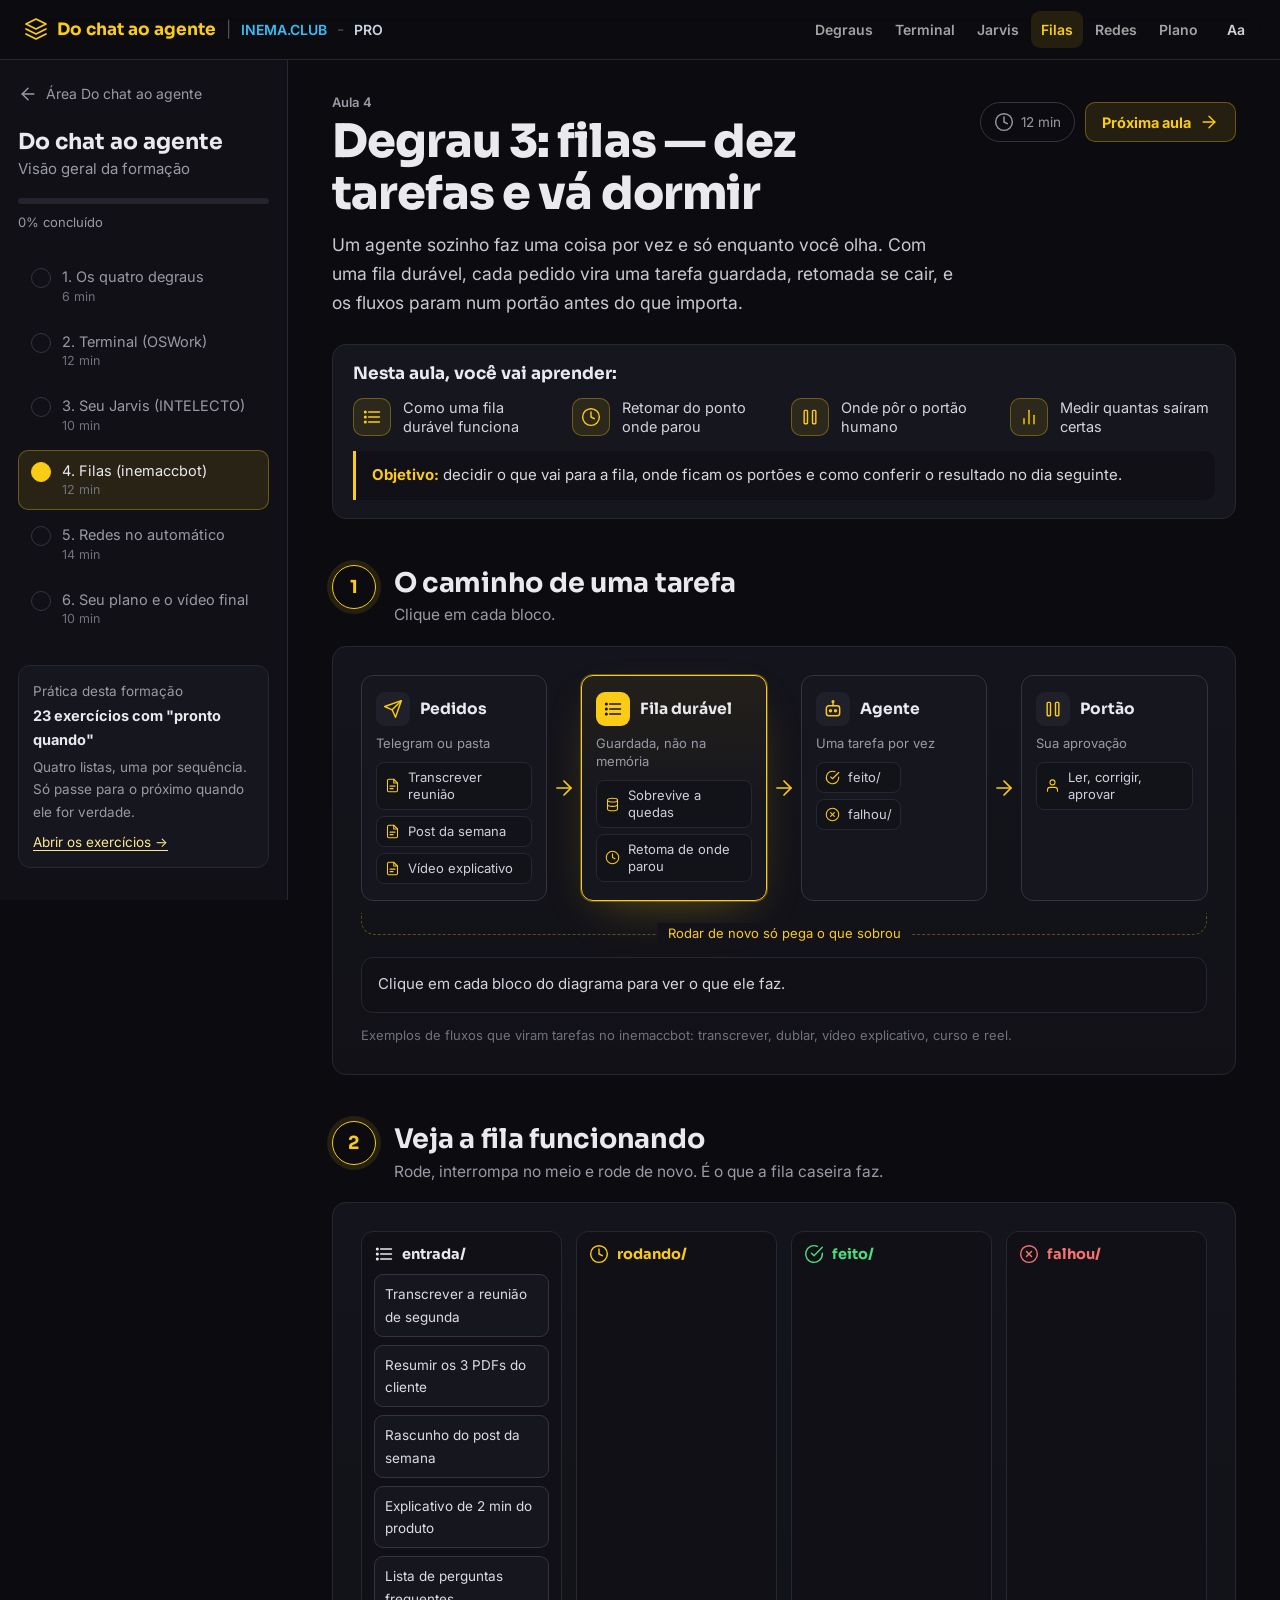
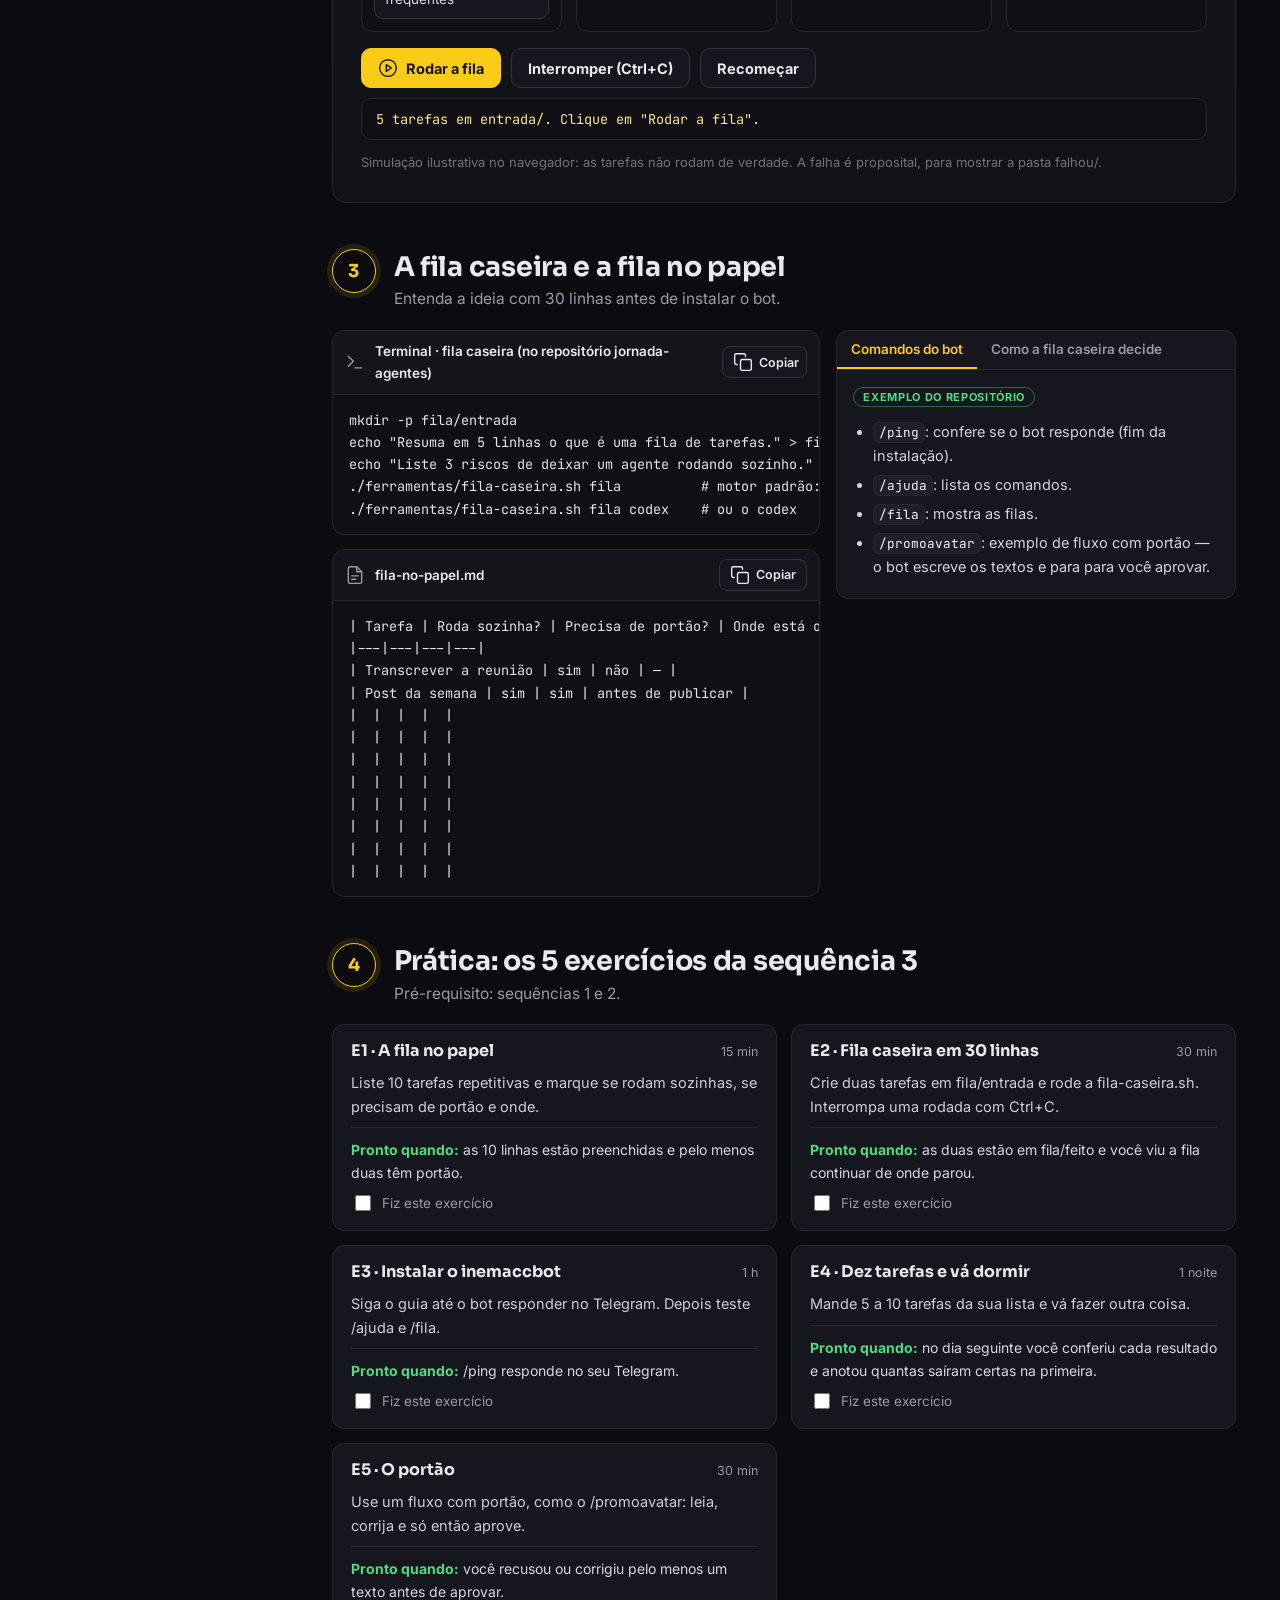
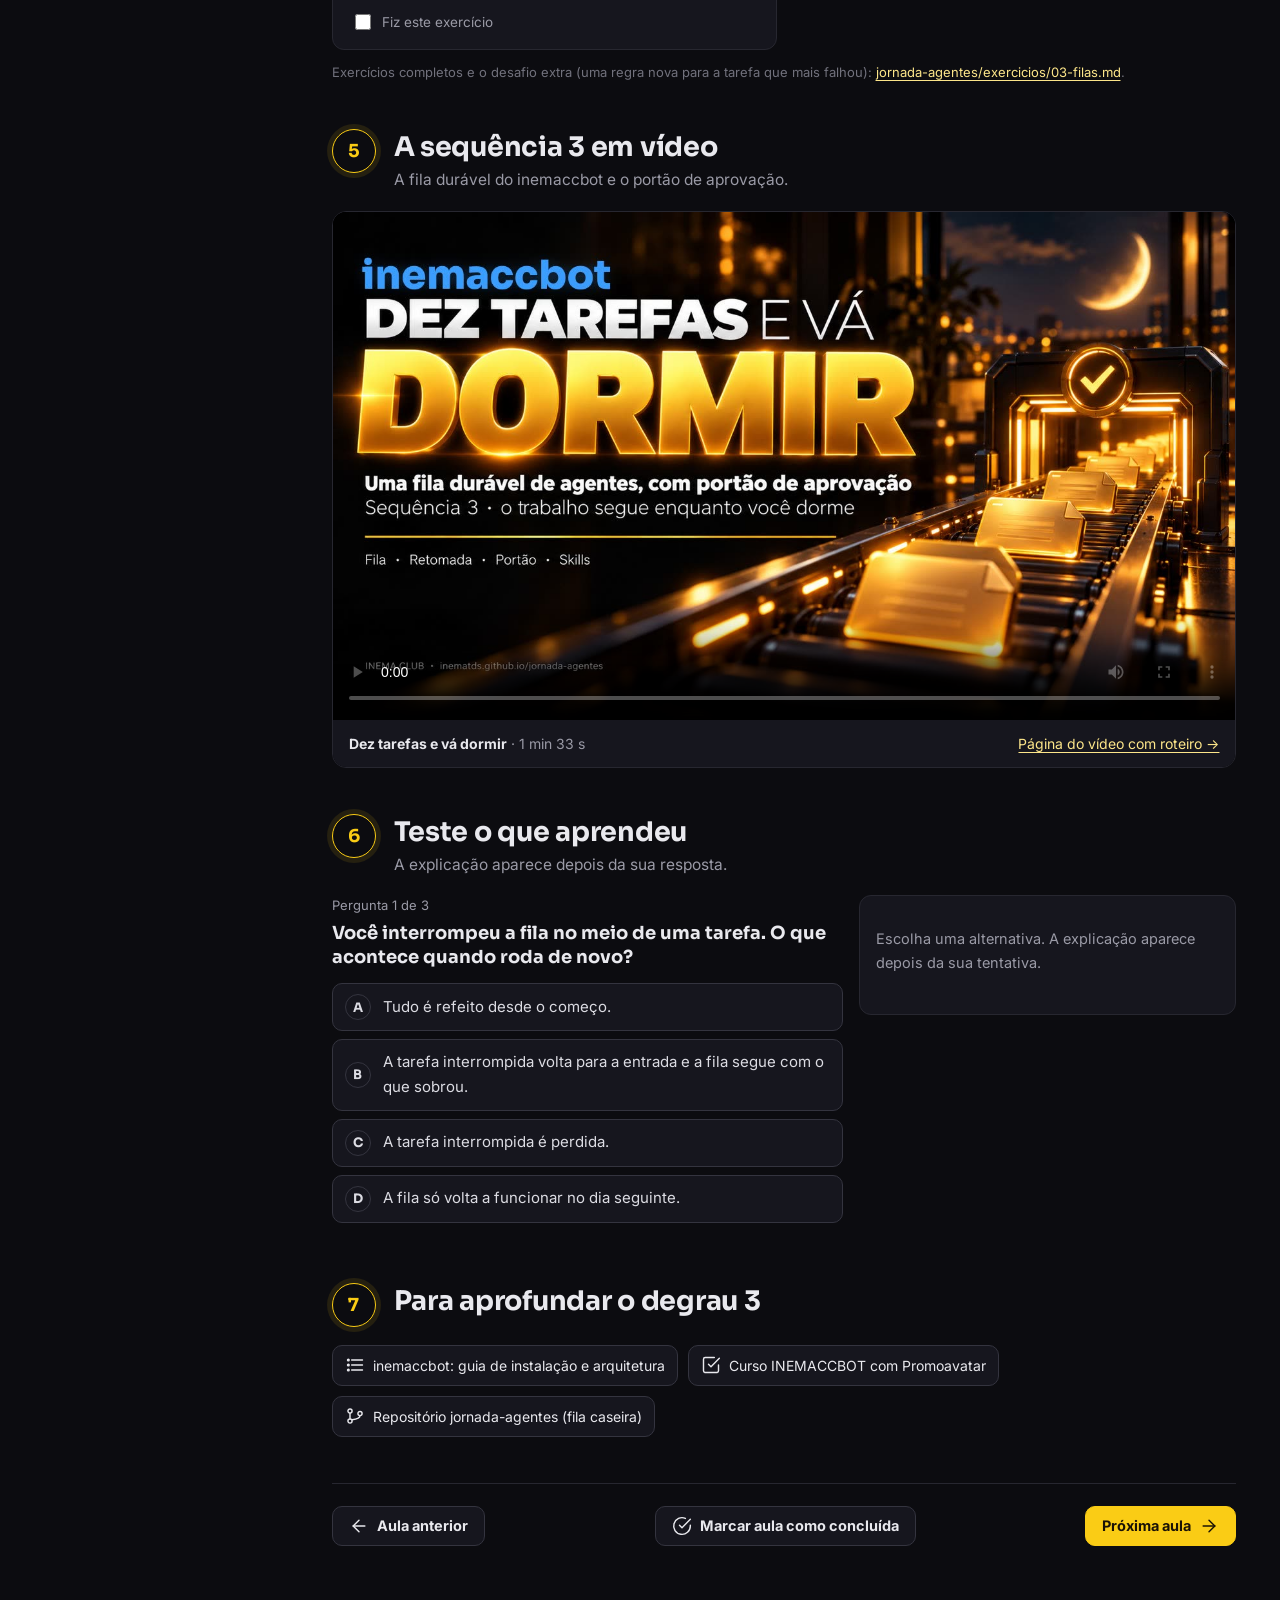
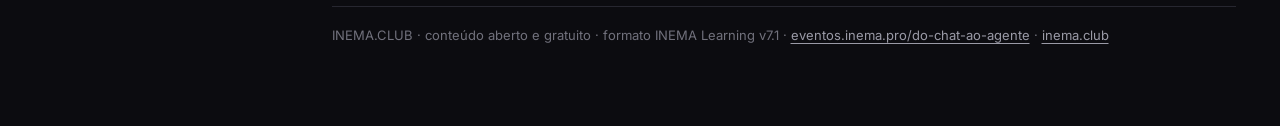
==== commit 135170c0: "topo no padrão dos cursos INEMA (v2): curso | INEMA.CLUB - PRO, uma entrada por aula (A1–A6 / nome n" ====
--- a/aulas/filas/index.html
+++ b/aulas/filas/index.html
@@ -14,7 +14,7 @@
 <link rel="preconnect" href="https://fonts.googleapis.com"/><link rel="preconnect" href="https://fonts.gstatic.com" crossorigin/>
 <link href="https://fonts.googleapis.com/css2?family=Inter:wght@400;500;600;700&family=JetBrains+Mono:wght@400;600&family=Sora:wght@600;700;800&display=swap" rel="stylesheet"/>
 <link rel="stylesheet" href="../../assets/v71.css"/>
-</head><body data-curso="do-chat-ao-agente-v71" data-aula="filas" data-total="6"><a class="skip" href="#conteudo">Pular para o conteúdo</a><header class="topo"><button type="button" class="menu-btn" aria-expanded="false" aria-controls="lado"><svg class="ico" viewBox="0 0 24 24" aria-hidden="true"><line x1="3" y1="6" x2="21" y2="6"/><line x1="3" y1="12" x2="21" y2="12"/><line x1="3" y1="18" x2="21" y2="18"/></svg>Aulas</button><a class="marca" href="../../index.html">INEMA<span>.</span></a><nav aria-label="INEMA"><a href="https://inema.club/">Cursos</a><a href="https://eventos.inema.pro/do-chat-ao-agente/">Área da formação</a><a href="https://inematds.github.io/jornada-agentes/guia/">Exercícios</a><a href="https://t.me/apoioinema">Grupos</a></nav><div class="dir"><span class="pill">INEMA Learning v7.1</span></div></header><div class="casca"><aside class="lado" id="lado" aria-label="Aulas"><a class="voltar" href="https://eventos.inema.pro/do-chat-ao-agente/"><svg class="ico" viewBox="0 0 24 24" aria-hidden="true"><line x1="19" y1="12" x2="5" y2="12"/><polyline points="12 19 5 12 12 5"/></svg>Área Do chat ao agente</a><p class="curso-nome">Do chat ao agente</p><p class="curso-sub">Visão geral da formação</p><div class="prog" aria-hidden="true"><i></i></div><span class="prog-txt"><span data-pct>0</span>% concluído</span><ol class="lista-aulas"><li><a href="../../aulas/visao-geral/index.html" data-slug="visao-geral" class=""><span class="st" aria-hidden="true"></span><span>1. Os quatro degraus<small>6 min</small></span></a></li><li><a href="../../aulas/terminal/index.html" data-slug="terminal" class=""><span class="st" aria-hidden="true"></span><span>2. Terminal (OSWork)<small>12 min</small></span></a></li><li><a href="../../aulas/jarvis/index.html" data-slug="jarvis" class=""><span class="st" aria-hidden="true"></span><span>3. Seu Jarvis (INTELECTO)<small>10 min</small></span></a></li><li><a href="../../aulas/filas/index.html" data-slug="filas" class="atual" aria-current="page"><span class="st" aria-hidden="true"></span><span>4. Filas (inemaccbot)<small>12 min</small></span></a></li><li><a href="../../aulas/redes/index.html" data-slug="redes" class=""><span class="st" aria-hidden="true"></span><span>5. Redes no automático<small>14 min</small></span></a></li><li><a href="../../aulas/plano/index.html" data-slug="plano" class=""><span class="st" aria-hidden="true"></span><span>6. Seu plano e o vídeo final<small>10 min</small></span></a></li></ol><div class="lado-card">Prática desta formação<b>23 exercícios com "pronto quando"</b>Quatro listas, uma por sequência. Só passe para o próximo quando ele for verdade.<br/><a href="https://inematds.github.io/jornada-agentes/guia/" target="_blank" rel="noopener">Abrir os exercícios →</a></div></aside><main class="principal" id="conteudo"><div class="miolo" data-competencias="desenhar-fila;definir-portao-humano;retomar-tarefa;avaliar-resultado-lote"><div class="aula-topo"><div><p class="kicker">Aula 4</p><h1>Degrau 3: filas — dez tarefas e vá dormir</h1><p class="lead">Um agente sozinho faz uma coisa por vez e só enquanto você olha. Com uma fila durável, cada pedido vira uma tarefa guardada, retomada se cair, e os fluxos param num portão antes do que importa.</p></div><div class="acoes-topo"><span class="pill"><svg class="ico" viewBox="0 0 24 24" aria-hidden="true"><circle cx="12" cy="12" r="10"/><polyline points="12 6 12 12 16 14"/></svg>12 min</span><a class="btn" href="../../aulas/redes/index.html">Próxima aula <svg class="ico" viewBox="0 0 24 24" aria-hidden="true"><line x1="5" y1="12" x2="19" y2="12"/><polyline points="12 5 19 12 12 19"/></svg></a></div></div><div class="nesta"><h2>Nesta aula, você vai aprender:</h2><ul><li><span class="ic"><svg class="ico" viewBox="0 0 24 24" aria-hidden="true"><line x1="8" y1="6" x2="21" y2="6"/><line x1="8" y1="12" x2="21" y2="12"/><line x1="8" y1="18" x2="21" y2="18"/><circle cx="4" cy="6" r="1"/><circle cx="4" cy="12" r="1"/><circle cx="4" cy="18" r="1"/></svg></span>Como uma fila durável funciona</li><li><span class="ic"><svg class="ico" viewBox="0 0 24 24" aria-hidden="true"><circle cx="12" cy="12" r="10"/><polyline points="12 6 12 12 16 14"/></svg></span>Retomar do ponto onde parou</li><li><span class="ic"><svg class="ico" viewBox="0 0 24 24" aria-hidden="true"><rect x="5" y="4" width="4" height="16" rx="1"/><rect x="15" y="4" width="4" height="16" rx="1"/></svg></span>Onde pôr o portão humano</li><li><span class="ic"><svg class="ico" viewBox="0 0 24 24" aria-hidden="true"><line x1="18" y1="20" x2="18" y2="10"/><line x1="12" y1="20" x2="12" y2="4"/><line x1="6" y1="20" x2="6" y2="14"/></svg></span>Medir quantas saíram certas</li></ul><p class="objetivo"><b>Objetivo:</b> decidir o que vai para a fila, onde ficam os portões e como conferir o resultado no dia seguinte.</p></div><section class="secao" id="s1"><div class="sec-cab"><span class="num" aria-hidden="true">1</span><div><h2>O caminho de uma tarefa</h2><p>Clique em cada bloco.</p></div></div><div class="painel dg-bloco"><div class="dg fluxo"><button type="button" class="dg-no" aria-pressed="false"><span class="cab"><span class="ic"><svg class="ico" viewBox="0 0 24 24" aria-hidden="true"><line x1="22" y1="2" x2="11" y2="13"/><polygon points="22 2 15 22 11 13 2 9 22 2"/></svg></span>Pedidos</span><span class="sub">Telegram ou pasta</span><ul><li><svg class="ico" viewBox="0 0 24 24" aria-hidden="true"><path d="M14 2H6a2 2 0 0 0-2 2v16a2 2 0 0 0 2 2h12a2 2 0 0 0 2-2V8z"/><polyline points="14 2 14 8 20 8"/><line x1="8" y1="13" x2="16" y2="13"/><line x1="8" y1="17" x2="13" y2="17"/></svg>Transcrever reunião</li><li><svg class="ico" viewBox="0 0 24 24" aria-hidden="true"><path d="M14 2H6a2 2 0 0 0-2 2v16a2 2 0 0 0 2 2h12a2 2 0 0 0 2-2V8z"/><polyline points="14 2 14 8 20 8"/><line x1="8" y1="13" x2="16" y2="13"/><line x1="8" y1="17" x2="13" y2="17"/></svg>Post da semana</li><li><svg class="ico" viewBox="0 0 24 24" aria-hidden="true"><path d="M14 2H6a2 2 0 0 0-2 2v16a2 2 0 0 0 2 2h12a2 2 0 0 0 2-2V8z"/><polyline points="14 2 14 8 20 8"/><line x1="8" y1="13" x2="16" y2="13"/><line x1="8" y1="17" x2="13" y2="17"/></svg>Vídeo explicativo</li></ul><template><b>Pedidos.</b> Cada pedido vira uma tarefa: no inemaccbot, uma mensagem no Telegram; na fila caseira, um arquivo .md na pasta entrada/.</template></button><span class="dg-seta" aria-hidden="true"><svg class="ico" viewBox="0 0 24 24" aria-hidden="true"><line x1="5" y1="12" x2="19" y2="12"/><polyline points="12 5 19 12 12 19"/></svg></span><button type="button" class="dg-no forte" aria-pressed="false"><span class="cab"><span class="ic"><svg class="ico" viewBox="0 0 24 24" aria-hidden="true"><line x1="8" y1="6" x2="21" y2="6"/><line x1="8" y1="12" x2="21" y2="12"/><line x1="8" y1="18" x2="21" y2="18"/><circle cx="4" cy="6" r="1"/><circle cx="4" cy="12" r="1"/><circle cx="4" cy="18" r="1"/></svg></span>Fila durável</span><span class="sub">Guardada, não na memória</span><ul><li><svg class="ico" viewBox="0 0 24 24" aria-hidden="true"><ellipse cx="12" cy="5" rx="8" ry="3"/><path d="M4 5v14c0 1.7 3.6 3 8 3s8-1.3 8-3V5"/><path d="M4 12c0 1.7 3.6 3 8 3s8-1.3 8-3"/></svg>Sobrevive a quedas</li><li><svg class="ico" viewBox="0 0 24 24" aria-hidden="true"><circle cx="12" cy="12" r="10"/><polyline points="12 6 12 12 16 14"/></svg>Retoma de onde parou</li></ul><template><b>Fila durável.</b> A tarefa fica guardada. Se o computador desligar ou você interromper, a próxima rodada pega o que sobrou, sem refazer o que já foi feito.</template></button><span class="dg-seta" aria-hidden="true"><svg class="ico" viewBox="0 0 24 24" aria-hidden="true"><line x1="5" y1="12" x2="19" y2="12"/><polyline points="12 5 19 12 12 19"/></svg></span><button type="button" class="dg-no" aria-pressed="false"><span class="cab"><span class="ic"><svg class="ico" viewBox="0 0 24 24" aria-hidden="true"><rect x="4" y="8" width="16" height="12" rx="3"/><path d="M12 4v4"/><circle cx="12" cy="3" r="1"/><circle cx="9" cy="14" r="1.2"/><circle cx="15" cy="14" r="1.2"/></svg></span>Agente</span><span class="sub">Uma tarefa por vez</span><ul><li><svg class="ico" viewBox="0 0 24 24" aria-hidden="true"><path d="M22 11.1V12a10 10 0 1 1-5.9-9.1"/><polyline points="22 4 12 14 9 11"/></svg>feito/</li><li><svg class="ico" viewBox="0 0 24 24" aria-hidden="true"><circle cx="12" cy="12" r="10"/><line x1="15" y1="9" x2="9" y2="15"/><line x1="9" y1="9" x2="15" y2="15"/></svg>falhou/</li></ul><template><b>Agente.</b> O agente executa uma tarefa por vez. Deu certo, a resposta vai para feito; deu erro, vai para falhou, com o motivo, para você olhar.</template></button><span class="dg-seta" aria-hidden="true"><svg class="ico" viewBox="0 0 24 24" aria-hidden="true"><line x1="5" y1="12" x2="19" y2="12"/><polyline points="12 5 19 12 12 19"/></svg></span><button type="button" class="dg-no" aria-pressed="false"><span class="cab"><span class="ic"><svg class="ico" viewBox="0 0 24 24" aria-hidden="true"><rect x="5" y="4" width="4" height="16" rx="1"/><rect x="15" y="4" width="4" height="16" rx="1"/></svg></span>Portão</span><span class="sub">Sua aprovação</span><ul><li><svg class="ico" viewBox="0 0 24 24" aria-hidden="true"><path d="M20 21v-2a4 4 0 0 0-4-4H8a4 4 0 0 0-4 4v2"/><circle cx="12" cy="7" r="4"/></svg>Ler, corrigir, aprovar</li></ul><template><b>Portão.</b> Nos fluxos que importam, o bot escreve e para. Você lê, corrige se precisar e só então aprova. É o momento em que você gerencia, em vez de fazer.</template></button></div><div class="dg-volta" aria-hidden="true"><span>Rodar de novo só pega o que sobrou</span></div><div class="dg-detalhe" aria-live="polite">Clique em cada bloco do diagrama para ver o que ele faz.</div><p class="dg-legenda">Exemplos de fluxos que viram tarefas no inemaccbot: transcrever, dublar, vídeo explicativo, curso e reel.</p></div></section><section class="secao" id="s2"><div class="sec-cab"><span class="num" aria-hidden="true">2</span><div><h2>Veja a fila funcionando</h2><p>Rode, interrompa no meio e rode de novo. É o que a fila caseira faz.</p></div></div><div class="painel simfila" data-tarefas="[&quot;Transcrever a reunião de segunda&quot;, &quot;Resumir os 3 PDFs do cliente&quot;, &quot;Rascunho do post da semana&quot;, &quot;Explicativo de 2 min do produto&quot;, &quot;Lista de perguntas frequentes&quot;]" data-falha="3" data-msg="{&quot;inicio&quot;: &quot;5 tarefas em entrada/. Clique em \&quot;Rodar a fila\&quot;.&quot;, &quot;rodando&quot;: &quot;Rodando: uma tarefa por vez, de entrada/ para rodando/ e depois feito/ ou falhou/.&quot;, &quot;parou&quot;: &quot;Interrompido. A tarefa do meio ficou em rodando/. Rode de novo para ver a retomada.&quot;, &quot;retoma&quot;: &quot;Retomada: o que estava em rodando/ voltou para entrada/. O que já estava em feito/ não é refeito.&quot;, &quot;fim&quot;: &quot;Fila vazia: tudo em feito/.&quot;, &quot;fimfalha&quot;: &quot;Fila vazia. Uma tarefa foi para falhou/ com o motivo: é ela que você olha de manhã.&quot;}"><div class="sim-cols"><div class="col" data-col="entrada"><h3><svg class="ico" viewBox="0 0 24 24" aria-hidden="true"><line x1="8" y1="6" x2="21" y2="6"/><line x1="8" y1="12" x2="21" y2="12"/><line x1="8" y1="18" x2="21" y2="18"/><circle cx="4" cy="6" r="1"/><circle cx="4" cy="12" r="1"/><circle cx="4" cy="18" r="1"/></svg>entrada/</h3><div class="itens"></div></div><div class="col" data-col="rodando"><h3><svg class="ico" viewBox="0 0 24 24" aria-hidden="true"><circle cx="12" cy="12" r="10"/><polyline points="12 6 12 12 16 14"/></svg>rodando/</h3><div class="itens"></div></div><div class="col" data-col="feito"><h3><svg class="ico" viewBox="0 0 24 24" aria-hidden="true"><path d="M22 11.1V12a10 10 0 1 1-5.9-9.1"/><polyline points="22 4 12 14 9 11"/></svg>feito/</h3><div class="itens"></div></div><div class="col" data-col="falhou"><h3><svg class="ico" viewBox="0 0 24 24" aria-hidden="true"><circle cx="12" cy="12" r="10"/><line x1="15" y1="9" x2="9" y2="15"/><line x1="9" y1="9" x2="15" y2="15"/></svg>falhou/</h3><div class="itens"></div></div></div><div class="sim-acoes"><button type="button" class="btn cheio" data-acao="rodar"><svg class="ico" viewBox="0 0 24 24" aria-hidden="true"><circle cx="12" cy="12" r="10"/><polygon points="10 8 16 12 10 16 10 8"/></svg>Rodar a fila</button><button type="button" class="btn neutro" data-acao="parar">Interromper (Ctrl+C)</button><button type="button" class="btn neutro" data-acao="zerar">Recomeçar</button></div><div class="sim-log" aria-live="polite"></div><p class="dg-legenda">Simulação ilustrativa no navegador: as tarefas não rodam de verdade. A falha é proposital, para mostrar a pasta falhou/.</p></div></section><section class="secao" id="s3"><div class="sec-cab"><span class="num" aria-hidden="true">3</span><div><h2>A fila caseira e a fila no papel</h2><p>Entenda a ideia com 30 linhas antes de instalar o bot.</p></div></div><div class="cods"><div><div class="cod"><div class="cod-cab"><svg class="ico" viewBox="0 0 24 24" aria-hidden="true"><polyline points="4 17 10 11 4 5"/><line x1="12" y1="19" x2="20" y2="19"/></svg><b>Terminal · fila caseira (no repositório jornada-agentes)</b><button type="button" class="copiar" data-rot="Copiar" data-ok="Copiado"><svg class="ico" viewBox="0 0 24 24" aria-hidden="true"><rect x="9" y="9" width="13" height="13" rx="2"/><path d="M5 15H4a2 2 0 0 1-2-2V4a2 2 0 0 1 2-2h9a2 2 0 0 1 2 2v1"/></svg><span>Copiar</span></button></div><pre>mkdir -p fila/entrada
+</head><body data-curso="do-chat-ao-agente-v71" data-aula="filas" data-total="6"><a class="skip" href="#conteudo">Pular para o conteúdo</a><header class="topo"><div class="esq"><button type="button" class="menu-btn" aria-expanded="false" aria-controls="lado"><svg class="ico" viewBox="0 0 24 24" aria-hidden="true"><line x1="3" y1="6" x2="21" y2="6"/><line x1="3" y1="12" x2="21" y2="12"/><line x1="3" y1="18" x2="21" y2="18"/></svg><span class="sr">Aulas</span></button><a class="marca" href="../../index.html"><svg class="ico" viewBox="0 0 24 24" aria-hidden="true"><polygon points="12 2 2 7 12 12 22 7 12 2"/><polyline points="2 17 12 22 22 17"/><polyline points="2 12 12 17 22 12"/></svg><span>Do chat ao agente</span></a><span class="sep">|</span><a class="club" href="https://inema.club" target="_blank" rel="noopener">INEMA.CLUB</a><span class="tr">-</span><a class="pro" href="https://inema.pro" target="_blank" rel="noopener">PRO</a></div><nav class="dir" aria-label="Aulas"><a href="../../aulas/visao-geral/index.html" class="tlink" title="Do chat ao agente: os quatro degraus"><span class="curto">A1</span><span class="longo">Degraus</span></a><a href="../../aulas/terminal/index.html" class="tlink" title="Degrau 1: do chat para o terminal (OSWork)"><span class="curto">A2</span><span class="longo">Terminal</span></a><a href="../../aulas/jarvis/index.html" class="tlink" title="Degrau 2: o seu Jarvis com o INTELECTO"><span class="curto">A3</span><span class="longo">Jarvis</span></a><a href="../../aulas/filas/index.html" class="tlink on" aria-current="page" title="Degrau 3: filas — dez tarefas e vá dormir"><span class="curto">A4</span><span class="longo">Filas</span></a><a href="../../aulas/redes/index.html" class="tlink" title="Degrau 4: redes no automático, com fonte na tela"><span class="curto">A5</span><span class="longo">Redes</span></a><a href="../../aulas/plano/index.html" class="tlink" title="Seu plano: um degrau de cada vez"><span class="curto">A6</span><span class="longo">Plano</span></a><div class="aa"><button type="button" class="aa-btn" aria-expanded="false" aria-controls="aparencia" title="Aparência">Aa</button><div class="aa-pop" id="aparencia" hidden><p>Tamanho do texto</p><div class="aa-seg"><button type="button" data-escala="0.9">A−</button><button type="button" data-escala="1">A</button><button type="button" data-escala="1.12">A+</button></div></div></div></nav></header><div class="casca"><aside class="lado" id="lado" aria-label="Aulas"><a class="voltar" href="https://eventos.inema.pro/do-chat-ao-agente/"><svg class="ico" viewBox="0 0 24 24" aria-hidden="true"><line x1="19" y1="12" x2="5" y2="12"/><polyline points="12 19 5 12 12 5"/></svg>Área Do chat ao agente</a><p class="curso-nome">Do chat ao agente</p><p class="curso-sub">Visão geral da formação</p><div class="prog" aria-hidden="true"><i></i></div><span class="prog-txt"><span data-pct>0</span>% concluído</span><ol class="lista-aulas"><li><a href="../../aulas/visao-geral/index.html" data-slug="visao-geral" class=""><span class="st" aria-hidden="true"></span><span>1. Os quatro degraus<small>6 min</small></span></a></li><li><a href="../../aulas/terminal/index.html" data-slug="terminal" class=""><span class="st" aria-hidden="true"></span><span>2. Terminal (OSWork)<small>12 min</small></span></a></li><li><a href="../../aulas/jarvis/index.html" data-slug="jarvis" class=""><span class="st" aria-hidden="true"></span><span>3. Seu Jarvis (INTELECTO)<small>10 min</small></span></a></li><li><a href="../../aulas/filas/index.html" data-slug="filas" class="atual" aria-current="page"><span class="st" aria-hidden="true"></span><span>4. Filas (inemaccbot)<small>12 min</small></span></a></li><li><a href="../../aulas/redes/index.html" data-slug="redes" class=""><span class="st" aria-hidden="true"></span><span>5. Redes no automático<small>14 min</small></span></a></li><li><a href="../../aulas/plano/index.html" data-slug="plano" class=""><span class="st" aria-hidden="true"></span><span>6. Seu plano e o vídeo final<small>10 min</small></span></a></li></ol><div class="lado-card">Prática desta formação<b>23 exercícios com "pronto quando"</b>Quatro listas, uma por sequência. Só passe para o próximo quando ele for verdade.<br/><a href="https://inematds.github.io/jornada-agentes/guia/" target="_blank" rel="noopener">Abrir os exercícios →</a></div></aside><main class="principal" id="conteudo"><div class="miolo" data-competencias="desenhar-fila;definir-portao-humano;retomar-tarefa;avaliar-resultado-lote"><div class="aula-topo"><div><p class="kicker">Aula 4</p><h1>Degrau 3: filas — dez tarefas e vá dormir</h1><p class="lead">Um agente sozinho faz uma coisa por vez e só enquanto você olha. Com uma fila durável, cada pedido vira uma tarefa guardada, retomada se cair, e os fluxos param num portão antes do que importa.</p></div><div class="acoes-topo"><span class="pill"><svg class="ico" viewBox="0 0 24 24" aria-hidden="true"><circle cx="12" cy="12" r="10"/><polyline points="12 6 12 12 16 14"/></svg>12 min</span><a class="btn" href="../../aulas/redes/index.html">Próxima aula <svg class="ico" viewBox="0 0 24 24" aria-hidden="true"><line x1="5" y1="12" x2="19" y2="12"/><polyline points="12 5 19 12 12 19"/></svg></a></div></div><div class="nesta"><h2>Nesta aula, você vai aprender:</h2><ul><li><span class="ic"><svg class="ico" viewBox="0 0 24 24" aria-hidden="true"><line x1="8" y1="6" x2="21" y2="6"/><line x1="8" y1="12" x2="21" y2="12"/><line x1="8" y1="18" x2="21" y2="18"/><circle cx="4" cy="6" r="1"/><circle cx="4" cy="12" r="1"/><circle cx="4" cy="18" r="1"/></svg></span>Como uma fila durável funciona</li><li><span class="ic"><svg class="ico" viewBox="0 0 24 24" aria-hidden="true"><circle cx="12" cy="12" r="10"/><polyline points="12 6 12 12 16 14"/></svg></span>Retomar do ponto onde parou</li><li><span class="ic"><svg class="ico" viewBox="0 0 24 24" aria-hidden="true"><rect x="5" y="4" width="4" height="16" rx="1"/><rect x="15" y="4" width="4" height="16" rx="1"/></svg></span>Onde pôr o portão humano</li><li><span class="ic"><svg class="ico" viewBox="0 0 24 24" aria-hidden="true"><line x1="18" y1="20" x2="18" y2="10"/><line x1="12" y1="20" x2="12" y2="4"/><line x1="6" y1="20" x2="6" y2="14"/></svg></span>Medir quantas saíram certas</li></ul><p class="objetivo"><b>Objetivo:</b> decidir o que vai para a fila, onde ficam os portões e como conferir o resultado no dia seguinte.</p></div><section class="secao" id="s1"><div class="sec-cab"><span class="num" aria-hidden="true">1</span><div><h2>O caminho de uma tarefa</h2><p>Clique em cada bloco.</p></div></div><div class="painel dg-bloco"><div class="dg fluxo"><button type="button" class="dg-no" aria-pressed="false"><span class="cab"><span class="ic"><svg class="ico" viewBox="0 0 24 24" aria-hidden="true"><line x1="22" y1="2" x2="11" y2="13"/><polygon points="22 2 15 22 11 13 2 9 22 2"/></svg></span>Pedidos</span><span class="sub">Telegram ou pasta</span><ul><li><svg class="ico" viewBox="0 0 24 24" aria-hidden="true"><path d="M14 2H6a2 2 0 0 0-2 2v16a2 2 0 0 0 2 2h12a2 2 0 0 0 2-2V8z"/><polyline points="14 2 14 8 20 8"/><line x1="8" y1="13" x2="16" y2="13"/><line x1="8" y1="17" x2="13" y2="17"/></svg>Transcrever reunião</li><li><svg class="ico" viewBox="0 0 24 24" aria-hidden="true"><path d="M14 2H6a2 2 0 0 0-2 2v16a2 2 0 0 0 2 2h12a2 2 0 0 0 2-2V8z"/><polyline points="14 2 14 8 20 8"/><line x1="8" y1="13" x2="16" y2="13"/><line x1="8" y1="17" x2="13" y2="17"/></svg>Post da semana</li><li><svg class="ico" viewBox="0 0 24 24" aria-hidden="true"><path d="M14 2H6a2 2 0 0 0-2 2v16a2 2 0 0 0 2 2h12a2 2 0 0 0 2-2V8z"/><polyline points="14 2 14 8 20 8"/><line x1="8" y1="13" x2="16" y2="13"/><line x1="8" y1="17" x2="13" y2="17"/></svg>Vídeo explicativo</li></ul><template><b>Pedidos.</b> Cada pedido vira uma tarefa: no inemaccbot, uma mensagem no Telegram; na fila caseira, um arquivo .md na pasta entrada/.</template></button><span class="dg-seta" aria-hidden="true"><svg class="ico" viewBox="0 0 24 24" aria-hidden="true"><line x1="5" y1="12" x2="19" y2="12"/><polyline points="12 5 19 12 12 19"/></svg></span><button type="button" class="dg-no forte" aria-pressed="false"><span class="cab"><span class="ic"><svg class="ico" viewBox="0 0 24 24" aria-hidden="true"><line x1="8" y1="6" x2="21" y2="6"/><line x1="8" y1="12" x2="21" y2="12"/><line x1="8" y1="18" x2="21" y2="18"/><circle cx="4" cy="6" r="1"/><circle cx="4" cy="12" r="1"/><circle cx="4" cy="18" r="1"/></svg></span>Fila durável</span><span class="sub">Guardada, não na memória</span><ul><li><svg class="ico" viewBox="0 0 24 24" aria-hidden="true"><ellipse cx="12" cy="5" rx="8" ry="3"/><path d="M4 5v14c0 1.7 3.6 3 8 3s8-1.3 8-3V5"/><path d="M4 12c0 1.7 3.6 3 8 3s8-1.3 8-3"/></svg>Sobrevive a quedas</li><li><svg class="ico" viewBox="0 0 24 24" aria-hidden="true"><circle cx="12" cy="12" r="10"/><polyline points="12 6 12 12 16 14"/></svg>Retoma de onde parou</li></ul><template><b>Fila durável.</b> A tarefa fica guardada. Se o computador desligar ou você interromper, a próxima rodada pega o que sobrou, sem refazer o que já foi feito.</template></button><span class="dg-seta" aria-hidden="true"><svg class="ico" viewBox="0 0 24 24" aria-hidden="true"><line x1="5" y1="12" x2="19" y2="12"/><polyline points="12 5 19 12 12 19"/></svg></span><button type="button" class="dg-no" aria-pressed="false"><span class="cab"><span class="ic"><svg class="ico" viewBox="0 0 24 24" aria-hidden="true"><rect x="4" y="8" width="16" height="12" rx="3"/><path d="M12 4v4"/><circle cx="12" cy="3" r="1"/><circle cx="9" cy="14" r="1.2"/><circle cx="15" cy="14" r="1.2"/></svg></span>Agente</span><span class="sub">Uma tarefa por vez</span><ul><li><svg class="ico" viewBox="0 0 24 24" aria-hidden="true"><path d="M22 11.1V12a10 10 0 1 1-5.9-9.1"/><polyline points="22 4 12 14 9 11"/></svg>feito/</li><li><svg class="ico" viewBox="0 0 24 24" aria-hidden="true"><circle cx="12" cy="12" r="10"/><line x1="15" y1="9" x2="9" y2="15"/><line x1="9" y1="9" x2="15" y2="15"/></svg>falhou/</li></ul><template><b>Agente.</b> O agente executa uma tarefa por vez. Deu certo, a resposta vai para feito; deu erro, vai para falhou, com o motivo, para você olhar.</template></button><span class="dg-seta" aria-hidden="true"><svg class="ico" viewBox="0 0 24 24" aria-hidden="true"><line x1="5" y1="12" x2="19" y2="12"/><polyline points="12 5 19 12 12 19"/></svg></span><button type="button" class="dg-no" aria-pressed="false"><span class="cab"><span class="ic"><svg class="ico" viewBox="0 0 24 24" aria-hidden="true"><rect x="5" y="4" width="4" height="16" rx="1"/><rect x="15" y="4" width="4" height="16" rx="1"/></svg></span>Portão</span><span class="sub">Sua aprovação</span><ul><li><svg class="ico" viewBox="0 0 24 24" aria-hidden="true"><path d="M20 21v-2a4 4 0 0 0-4-4H8a4 4 0 0 0-4 4v2"/><circle cx="12" cy="7" r="4"/></svg>Ler, corrigir, aprovar</li></ul><template><b>Portão.</b> Nos fluxos que importam, o bot escreve e para. Você lê, corrige se precisar e só então aprova. É o momento em que você gerencia, em vez de fazer.</template></button></div><div class="dg-volta" aria-hidden="true"><span>Rodar de novo só pega o que sobrou</span></div><div class="dg-detalhe" aria-live="polite">Clique em cada bloco do diagrama para ver o que ele faz.</div><p class="dg-legenda">Exemplos de fluxos que viram tarefas no inemaccbot: transcrever, dublar, vídeo explicativo, curso e reel.</p></div></section><section class="secao" id="s2"><div class="sec-cab"><span class="num" aria-hidden="true">2</span><div><h2>Veja a fila funcionando</h2><p>Rode, interrompa no meio e rode de novo. É o que a fila caseira faz.</p></div></div><div class="painel simfila" data-tarefas="[&quot;Transcrever a reunião de segunda&quot;, &quot;Resumir os 3 PDFs do cliente&quot;, &quot;Rascunho do post da semana&quot;, &quot;Explicativo de 2 min do produto&quot;, &quot;Lista de perguntas frequentes&quot;]" data-falha="3" data-msg="{&quot;inicio&quot;: &quot;5 tarefas em entrada/. Clique em \&quot;Rodar a fila\&quot;.&quot;, &quot;rodando&quot;: &quot;Rodando: uma tarefa por vez, de entrada/ para rodando/ e depois feito/ ou falhou/.&quot;, &quot;parou&quot;: &quot;Interrompido. A tarefa do meio ficou em rodando/. Rode de novo para ver a retomada.&quot;, &quot;retoma&quot;: &quot;Retomada: o que estava em rodando/ voltou para entrada/. O que já estava em feito/ não é refeito.&quot;, &quot;fim&quot;: &quot;Fila vazia: tudo em feito/.&quot;, &quot;fimfalha&quot;: &quot;Fila vazia. Uma tarefa foi para falhou/ com o motivo: é ela que você olha de manhã.&quot;}"><div class="sim-cols"><div class="col" data-col="entrada"><h3><svg class="ico" viewBox="0 0 24 24" aria-hidden="true"><line x1="8" y1="6" x2="21" y2="6"/><line x1="8" y1="12" x2="21" y2="12"/><line x1="8" y1="18" x2="21" y2="18"/><circle cx="4" cy="6" r="1"/><circle cx="4" cy="12" r="1"/><circle cx="4" cy="18" r="1"/></svg>entrada/</h3><div class="itens"></div></div><div class="col" data-col="rodando"><h3><svg class="ico" viewBox="0 0 24 24" aria-hidden="true"><circle cx="12" cy="12" r="10"/><polyline points="12 6 12 12 16 14"/></svg>rodando/</h3><div class="itens"></div></div><div class="col" data-col="feito"><h3><svg class="ico" viewBox="0 0 24 24" aria-hidden="true"><path d="M22 11.1V12a10 10 0 1 1-5.9-9.1"/><polyline points="22 4 12 14 9 11"/></svg>feito/</h3><div class="itens"></div></div><div class="col" data-col="falhou"><h3><svg class="ico" viewBox="0 0 24 24" aria-hidden="true"><circle cx="12" cy="12" r="10"/><line x1="15" y1="9" x2="9" y2="15"/><line x1="9" y1="9" x2="15" y2="15"/></svg>falhou/</h3><div class="itens"></div></div></div><div class="sim-acoes"><button type="button" class="btn cheio" data-acao="rodar"><svg class="ico" viewBox="0 0 24 24" aria-hidden="true"><circle cx="12" cy="12" r="10"/><polygon points="10 8 16 12 10 16 10 8"/></svg>Rodar a fila</button><button type="button" class="btn neutro" data-acao="parar">Interromper (Ctrl+C)</button><button type="button" class="btn neutro" data-acao="zerar">Recomeçar</button></div><div class="sim-log" aria-live="polite"></div><p class="dg-legenda">Simulação ilustrativa no navegador: as tarefas não rodam de verdade. A falha é proposital, para mostrar a pasta falhou/.</p></div></section><section class="secao" id="s3"><div class="sec-cab"><span class="num" aria-hidden="true">3</span><div><h2>A fila caseira e a fila no papel</h2><p>Entenda a ideia com 30 linhas antes de instalar o bot.</p></div></div><div class="cods"><div><div class="cod"><div class="cod-cab"><svg class="ico" viewBox="0 0 24 24" aria-hidden="true"><polyline points="4 17 10 11 4 5"/><line x1="12" y1="19" x2="20" y2="19"/></svg><b>Terminal · fila caseira (no repositório jornada-agentes)</b><button type="button" class="copiar" data-rot="Copiar" data-ok="Copiado"><svg class="ico" viewBox="0 0 24 24" aria-hidden="true"><rect x="9" y="9" width="13" height="13" rx="2"/><path d="M5 15H4a2 2 0 0 1-2-2V4a2 2 0 0 1 2-2h9a2 2 0 0 1 2 2v1"/></svg><span>Copiar</span></button></div><pre>mkdir -p fila/entrada
 echo &quot;Resuma em 5 linhas o que é uma fila de tarefas.&quot; &gt; fila/entrada/01.md
 echo &quot;Liste 3 riscos de deixar um agente rodando sozinho.&quot; &gt; fila/entrada/02.md
 ./ferramentas/fila-caseira.sh fila          # motor padrão: claude
--- a/assets/v71.css
+++ b/assets/v71.css
@@ -19,14 +19,32 @@
 .skip:focus{top:10px}
 .ico{width:20px;height:20px;flex:none;stroke:currentColor;fill:none;stroke-width:1.7;stroke-linecap:round;stroke-linejoin:round}
 
-/* barra do topo */
-.topo{position:sticky;top:0;z-index:60;height:var(--top);display:flex;align-items:center;gap:28px;padding:0 24px;background:rgba(12,12,16,.92);backdrop-filter:blur(12px);border-bottom:1px solid var(--line)}
-.marca{font:800 22px/1 var(--sora);letter-spacing:.02em;color:var(--txt);text-decoration:none}
-.marca span{color:var(--amb)}
-.topo nav{display:flex;gap:22px;font-size:14px}
-.topo nav a{color:var(--mut);text-decoration:none}.topo nav a:hover{color:var(--txt)}
-.topo .dir{margin-left:auto;display:flex;gap:10px;align-items:center}
-.menu-btn{display:none;align-items:center;gap:8px;background:var(--card);border:1px solid var(--line);color:var(--txt);border-radius:10px;padding:8px 12px;font:600 14px var(--inter);cursor:pointer}
+/* barra do topo — padrão dos cursos INEMA (v2): curso | INEMA.CLUB - PRO · aulas · Aa */
+.topo{position:sticky;top:0;z-index:60;height:var(--top);display:flex;align-items:center;justify-content:space-between;gap:16px;padding:0 24px;background:rgba(12,12,16,.94);backdrop-filter:blur(12px);border-bottom:1px solid var(--line)}
+.topo .esq{display:flex;align-items:center;gap:10px;min-width:0}
+.marca{display:inline-flex;align-items:center;gap:9px;color:var(--amb);text-decoration:none;font:700 17px/1 var(--sora);white-space:nowrap}
+.marca .ico{width:24px;height:24px}
+.marca:hover{color:#fde047}
+.topo .sep{color:#525252}.topo .tr{color:#525252}
+.topo .club{color:var(--sky);font-size:14px;font-weight:600;text-decoration:none}.topo .club:hover{color:#7dd3fc}
+.topo .pro{color:#cbd5e1;font-size:14px;font-weight:600;text-decoration:none}.topo .pro:hover{color:#f1f5f9}
+.topo .dir{display:flex;align-items:center;gap:2px}
+.tlink{padding:7px 10px;border-radius:9px;color:#a3a3a3;font-size:14px;font-weight:600;text-decoration:none;white-space:nowrap;transition:color .15s,background .15s}
+.tlink:hover{color:var(--amb);background:var(--amb-a)}
+.tlink.on{color:var(--amb);background:var(--amb-a)}
+.tlink .longo{display:none}
+@media (min-width:1280px){.tlink .longo{display:inline}.tlink .curto{display:none}}
+.aa{position:relative;margin-left:6px}
+.aa-btn{background:none;border:1px solid transparent;border-radius:9px;color:#d4d4d8;font:600 14px var(--inter);padding:7px 10px;cursor:pointer}
+.aa-btn:hover,.aa-btn[aria-expanded="true"]{border-color:var(--line2);color:var(--txt)}
+.aa-pop{position:absolute;right:0;top:calc(100% + 8px);background:var(--card);border:1px solid var(--line2);border-radius:12px;padding:12px;box-shadow:0 20px 50px -10px #000;min-width:190px}
+.aa-pop p{margin:0 0 8px;font-size:12.5px;color:var(--mut)}
+.aa-seg{display:flex;gap:6px}
+.aa-seg button{flex:1;background:var(--bg2);border:1px solid var(--line2);border-radius:8px;color:var(--txt);font:700 14px var(--inter);padding:7px 0;cursor:pointer}
+.aa-seg button[aria-pressed="true"]{background:var(--amb);border-color:var(--amb);color:var(--amb-ink)}
+.miolo{zoom:var(--escala,1)}
+.menu-btn{display:none;align-items:center;gap:8px;background:var(--card);border:1px solid var(--line);color:var(--txt);border-radius:10px;padding:7px 9px;cursor:pointer}
+.sr{position:absolute;width:1px;height:1px;overflow:hidden;clip:rect(0 0 0 0)}
 
 /* casca */
 .casca{display:grid;grid-template-columns:var(--side) minmax(0,1fr);min-height:calc(100vh - var(--top))}
@@ -230,7 +248,8 @@
   .lado{position:fixed;inset:var(--top) auto 0 0;width:min(320px,88vw);z-index:70;transform:translateX(-105%);transition:transform .25s;box-shadow:20px 0 60px #000}
   body.lado-aberto .lado{transform:none}
   .menu-btn{display:inline-flex}
-  .topo nav{display:none}
+  .tlink{display:none}
+  .topo .sep,.topo .club,.topo .tr,.topo .pro{display:none}
   .dg{flex-direction:column}
   .dg-seta{width:auto;height:30px;transform:rotate(90deg)}
   .dg.escada .dg-no{margin-bottom:0!important}
@@ -242,7 +261,7 @@
   .principal{padding:24px 16px 60px}
   .nesta ul,.grade-aulas,.passos-tabs{grid-template-columns:1fr}
   .sec-cab{gap:12px}.num{width:38px;height:38px;font-size:16px}
-  .topo{padding:0 16px;gap:12px}
+  .topo{padding:0 12px;gap:8px}.marca{font-size:15px}
   .lead{font-size:16.5px}
 }
 @media (prefers-reduced-motion:reduce){*{transition:none!important;scroll-behavior:auto!important}}
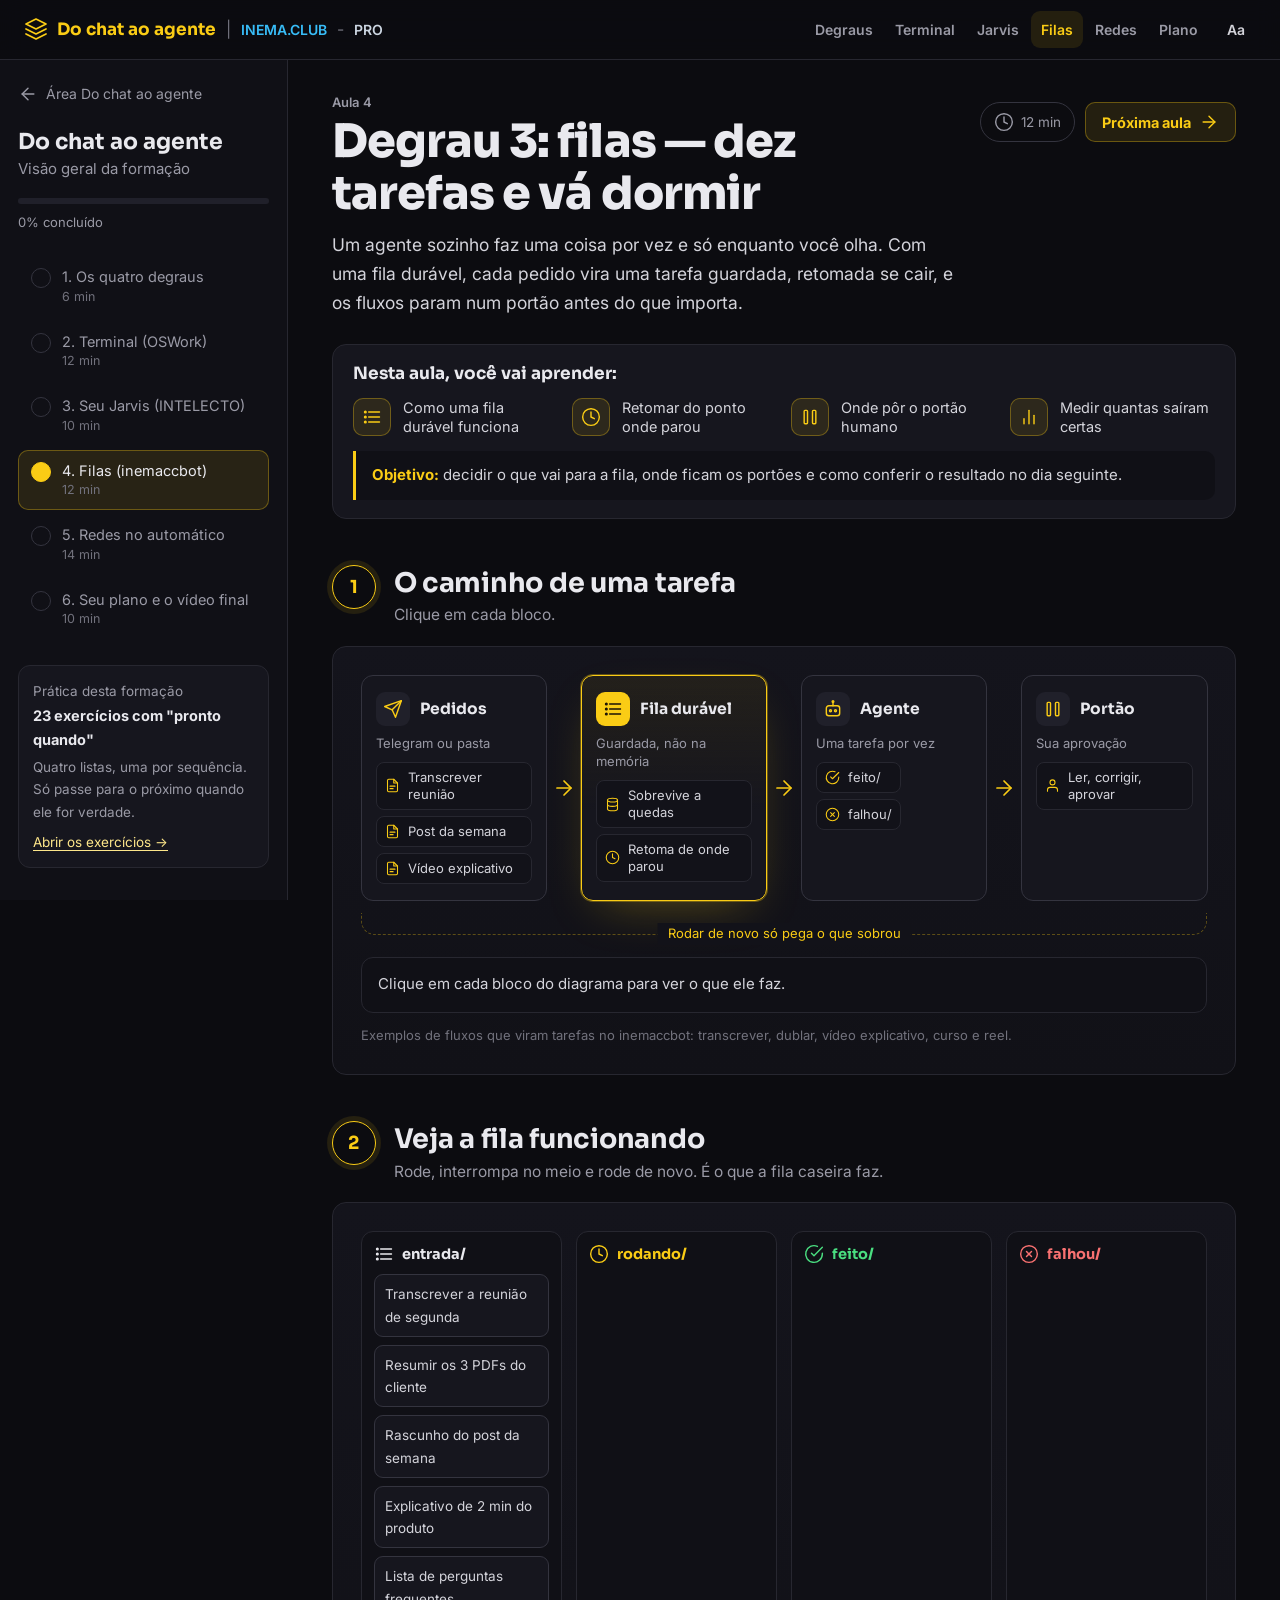
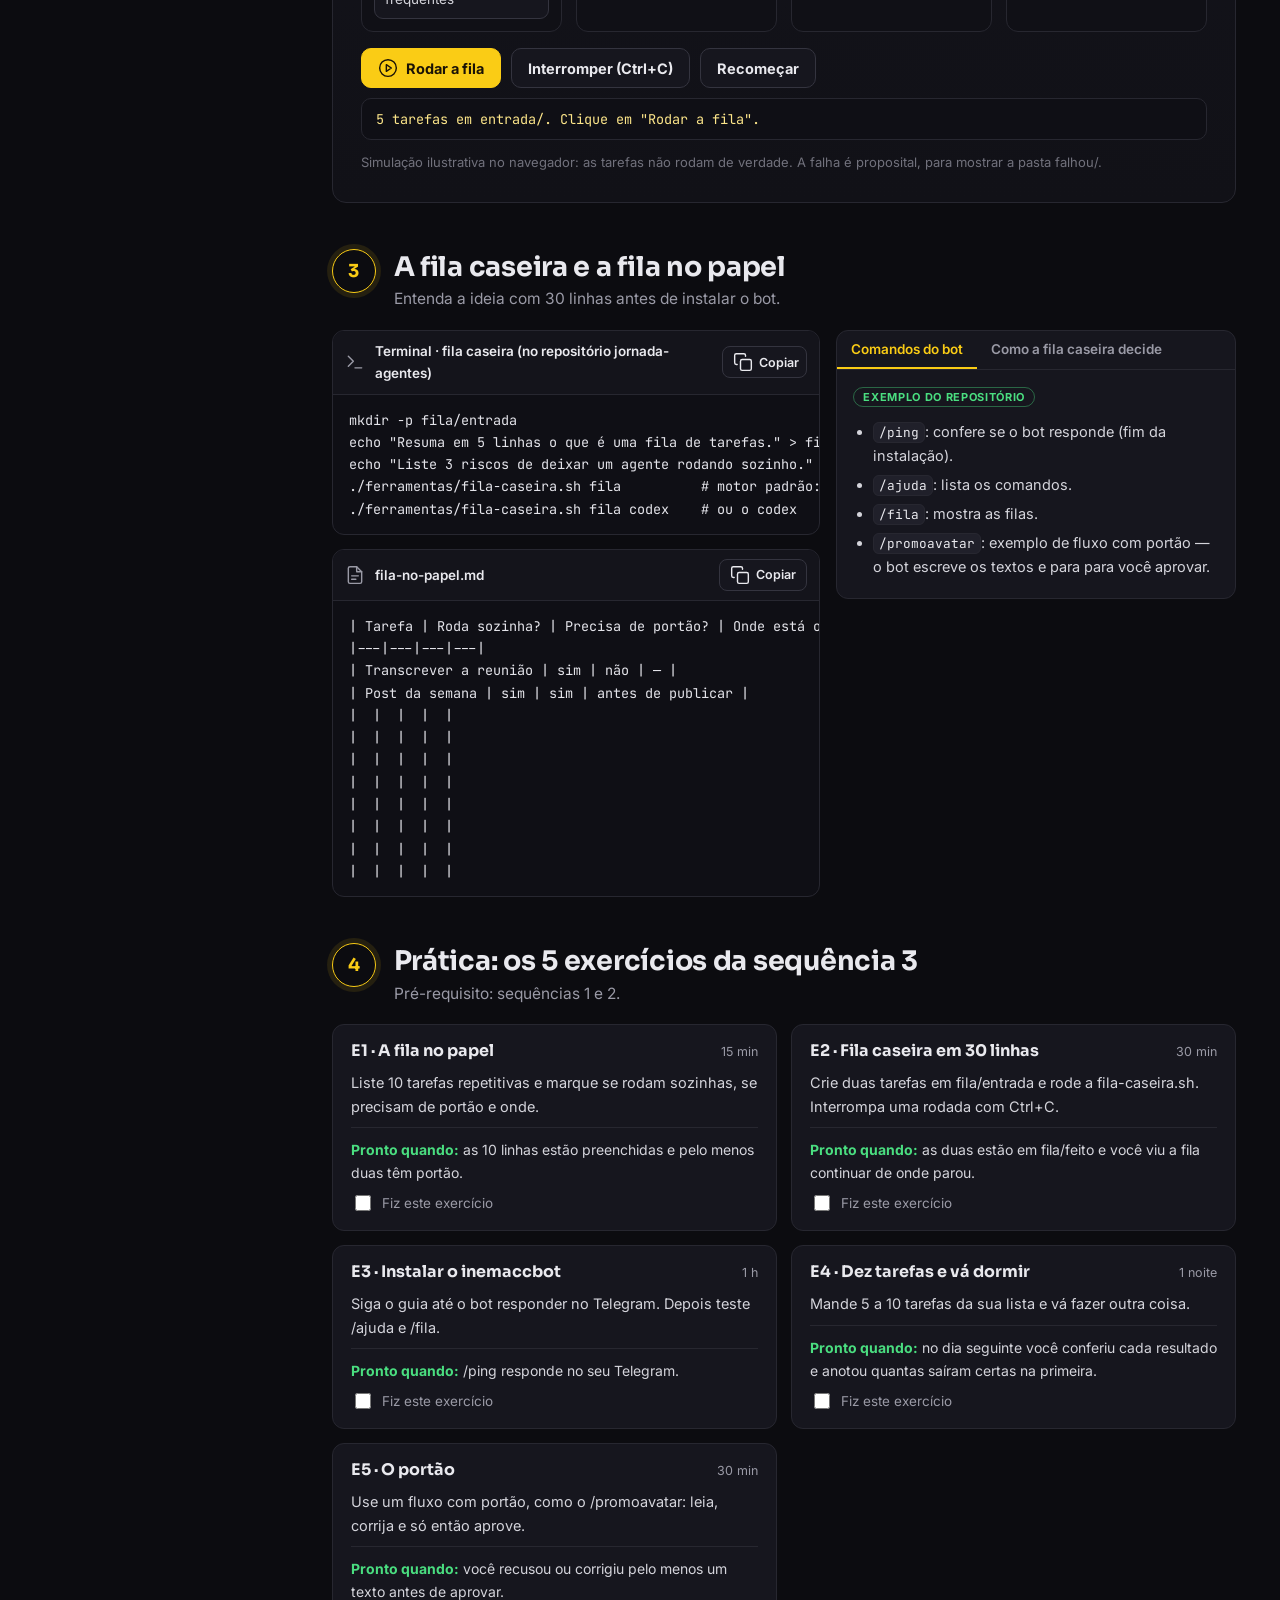
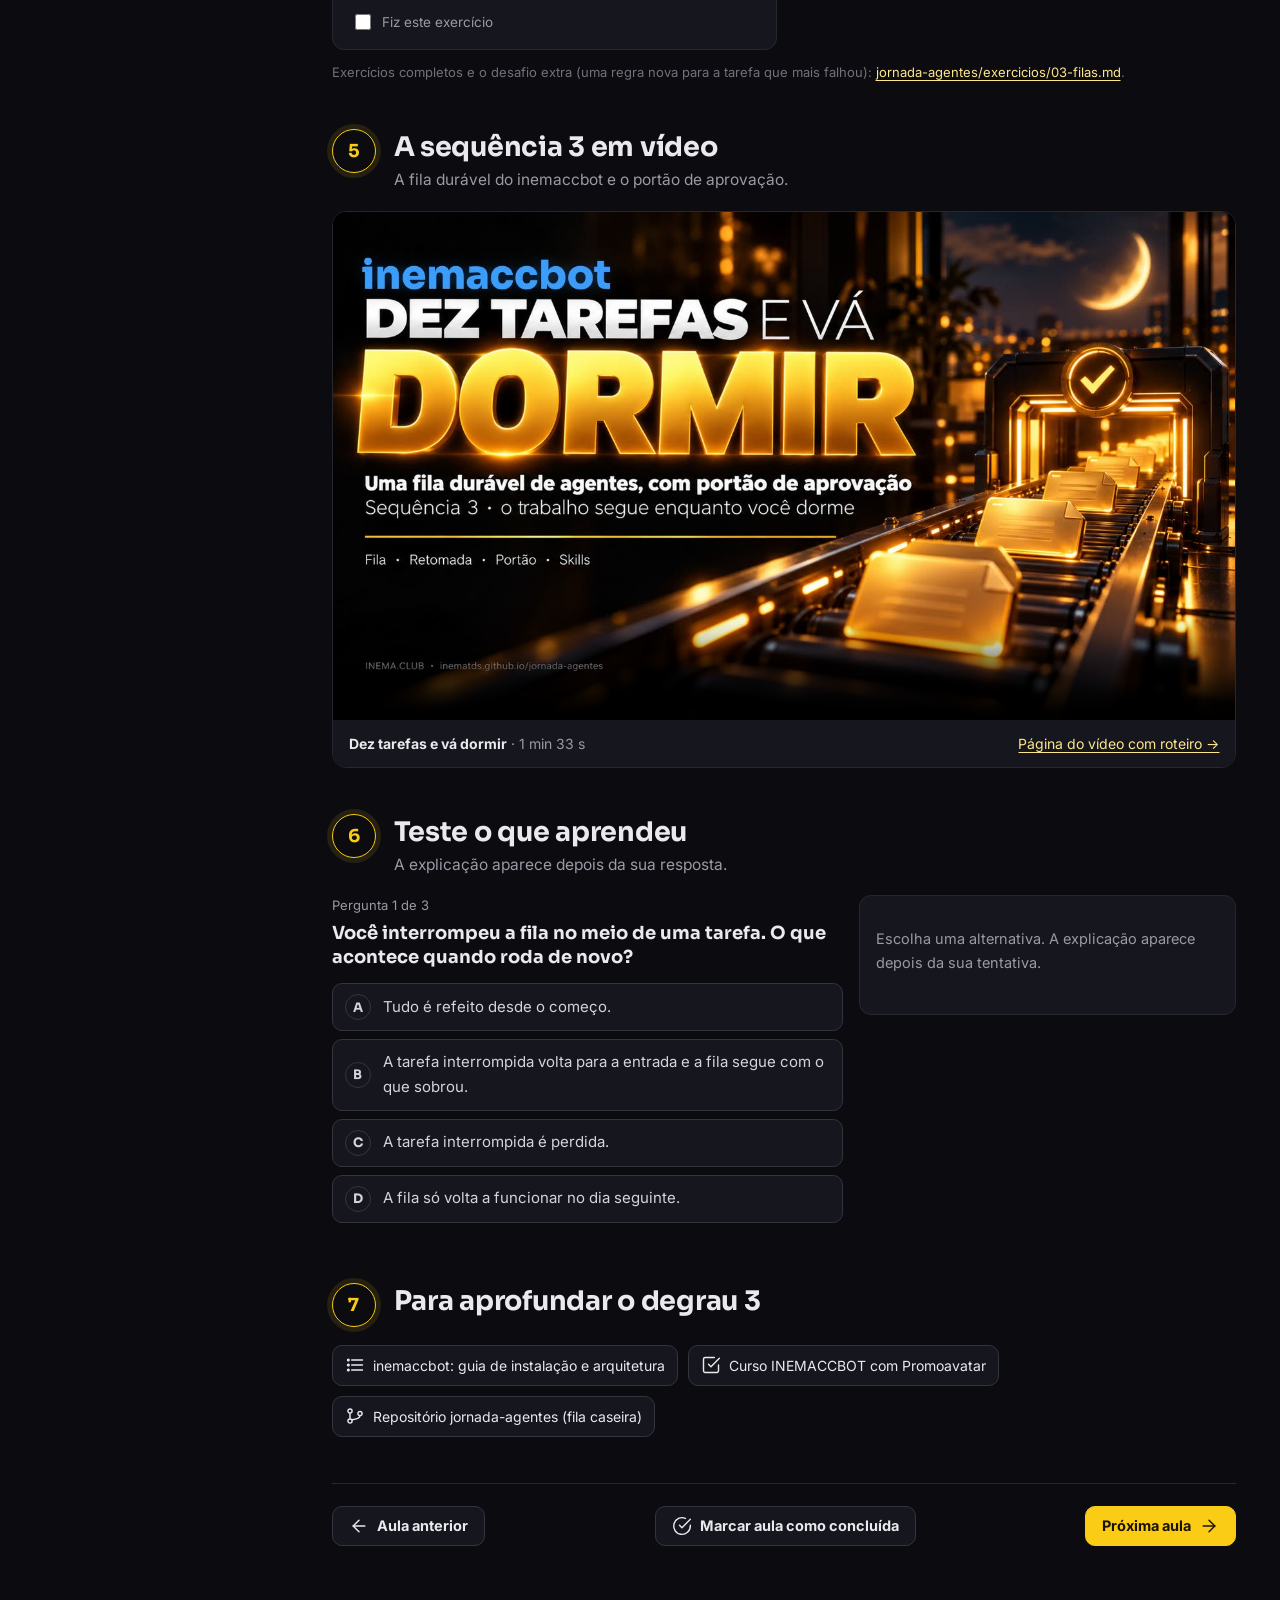
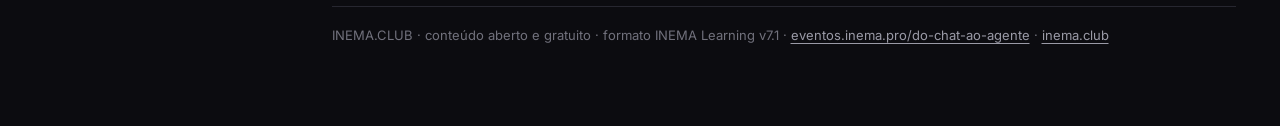
==== commit 9154bc81: "tema papel claro ao lado do escuro (Aa → Tema), amarelo só como preenchimento no claro; seta do diag" ====
--- a/aulas/filas/index.html
+++ b/aulas/filas/index.html
@@ -14,7 +14,8 @@
 <link rel="preconnect" href="https://fonts.googleapis.com"/><link rel="preconnect" href="https://fonts.gstatic.com" crossorigin/>
 <link href="https://fonts.googleapis.com/css2?family=Inter:wght@400;500;600;700&family=JetBrains+Mono:wght@400;600&family=Sora:wght@600;700;800&display=swap" rel="stylesheet"/>
 <link rel="stylesheet" href="../../assets/v71.css"/>
-</head><body data-curso="do-chat-ao-agente-v71" data-aula="filas" data-total="6"><a class="skip" href="#conteudo">Pular para o conteúdo</a><header class="topo"><div class="esq"><button type="button" class="menu-btn" aria-expanded="false" aria-controls="lado"><svg class="ico" viewBox="0 0 24 24" aria-hidden="true"><line x1="3" y1="6" x2="21" y2="6"/><line x1="3" y1="12" x2="21" y2="12"/><line x1="3" y1="18" x2="21" y2="18"/></svg><span class="sr">Aulas</span></button><a class="marca" href="../../index.html"><svg class="ico" viewBox="0 0 24 24" aria-hidden="true"><polygon points="12 2 2 7 12 12 22 7 12 2"/><polyline points="2 17 12 22 22 17"/><polyline points="2 12 12 17 22 12"/></svg><span>Do chat ao agente</span></a><span class="sep">|</span><a class="club" href="https://inema.club" target="_blank" rel="noopener">INEMA.CLUB</a><span class="tr">-</span><a class="pro" href="https://inema.pro" target="_blank" rel="noopener">PRO</a></div><nav class="dir" aria-label="Aulas"><a href="../../aulas/visao-geral/index.html" class="tlink" title="Do chat ao agente: os quatro degraus"><span class="curto">A1</span><span class="longo">Degraus</span></a><a href="../../aulas/terminal/index.html" class="tlink" title="Degrau 1: do chat para o terminal (OSWork)"><span class="curto">A2</span><span class="longo">Terminal</span></a><a href="../../aulas/jarvis/index.html" class="tlink" title="Degrau 2: o seu Jarvis com o INTELECTO"><span class="curto">A3</span><span class="longo">Jarvis</span></a><a href="../../aulas/filas/index.html" class="tlink on" aria-current="page" title="Degrau 3: filas — dez tarefas e vá dormir"><span class="curto">A4</span><span class="longo">Filas</span></a><a href="../../aulas/redes/index.html" class="tlink" title="Degrau 4: redes no automático, com fonte na tela"><span class="curto">A5</span><span class="longo">Redes</span></a><a href="../../aulas/plano/index.html" class="tlink" title="Seu plano: um degrau de cada vez"><span class="curto">A6</span><span class="longo">Plano</span></a><div class="aa"><button type="button" class="aa-btn" aria-expanded="false" aria-controls="aparencia" title="Aparência">Aa</button><div class="aa-pop" id="aparencia" hidden><p>Tamanho do texto</p><div class="aa-seg"><button type="button" data-escala="0.9">A−</button><button type="button" data-escala="1">A</button><button type="button" data-escala="1.12">A+</button></div></div></div></nav></header><div class="casca"><aside class="lado" id="lado" aria-label="Aulas"><a class="voltar" href="https://eventos.inema.pro/do-chat-ao-agente/"><svg class="ico" viewBox="0 0 24 24" aria-hidden="true"><line x1="19" y1="12" x2="5" y2="12"/><polyline points="12 19 5 12 12 5"/></svg>Área Do chat ao agente</a><p class="curso-nome">Do chat ao agente</p><p class="curso-sub">Visão geral da formação</p><div class="prog" aria-hidden="true"><i></i></div><span class="prog-txt"><span data-pct>0</span>% concluído</span><ol class="lista-aulas"><li><a href="../../aulas/visao-geral/index.html" data-slug="visao-geral" class=""><span class="st" aria-hidden="true"></span><span>1. Os quatro degraus<small>6 min</small></span></a></li><li><a href="../../aulas/terminal/index.html" data-slug="terminal" class=""><span class="st" aria-hidden="true"></span><span>2. Terminal (OSWork)<small>12 min</small></span></a></li><li><a href="../../aulas/jarvis/index.html" data-slug="jarvis" class=""><span class="st" aria-hidden="true"></span><span>3. Seu Jarvis (INTELECTO)<small>10 min</small></span></a></li><li><a href="../../aulas/filas/index.html" data-slug="filas" class="atual" aria-current="page"><span class="st" aria-hidden="true"></span><span>4. Filas (inemaccbot)<small>12 min</small></span></a></li><li><a href="../../aulas/redes/index.html" data-slug="redes" class=""><span class="st" aria-hidden="true"></span><span>5. Redes no automático<small>14 min</small></span></a></li><li><a href="../../aulas/plano/index.html" data-slug="plano" class=""><span class="st" aria-hidden="true"></span><span>6. Seu plano e o vídeo final<small>10 min</small></span></a></li></ol><div class="lado-card">Prática desta formação<b>23 exercícios com "pronto quando"</b>Quatro listas, uma por sequência. Só passe para o próximo quando ele for verdade.<br/><a href="https://inematds.github.io/jornada-agentes/guia/" target="_blank" rel="noopener">Abrir os exercícios →</a></div></aside><main class="principal" id="conteudo"><div class="miolo" data-competencias="desenhar-fila;definir-portao-humano;retomar-tarefa;avaliar-resultado-lote"><div class="aula-topo"><div><p class="kicker">Aula 4</p><h1>Degrau 3: filas — dez tarefas e vá dormir</h1><p class="lead">Um agente sozinho faz uma coisa por vez e só enquanto você olha. Com uma fila durável, cada pedido vira uma tarefa guardada, retomada se cair, e os fluxos param num portão antes do que importa.</p></div><div class="acoes-topo"><span class="pill"><svg class="ico" viewBox="0 0 24 24" aria-hidden="true"><circle cx="12" cy="12" r="10"/><polyline points="12 6 12 12 16 14"/></svg>12 min</span><a class="btn" href="../../aulas/redes/index.html">Próxima aula <svg class="ico" viewBox="0 0 24 24" aria-hidden="true"><line x1="5" y1="12" x2="19" y2="12"/><polyline points="12 5 19 12 12 19"/></svg></a></div></div><div class="nesta"><h2>Nesta aula, você vai aprender:</h2><ul><li><span class="ic"><svg class="ico" viewBox="0 0 24 24" aria-hidden="true"><line x1="8" y1="6" x2="21" y2="6"/><line x1="8" y1="12" x2="21" y2="12"/><line x1="8" y1="18" x2="21" y2="18"/><circle cx="4" cy="6" r="1"/><circle cx="4" cy="12" r="1"/><circle cx="4" cy="18" r="1"/></svg></span>Como uma fila durável funciona</li><li><span class="ic"><svg class="ico" viewBox="0 0 24 24" aria-hidden="true"><circle cx="12" cy="12" r="10"/><polyline points="12 6 12 12 16 14"/></svg></span>Retomar do ponto onde parou</li><li><span class="ic"><svg class="ico" viewBox="0 0 24 24" aria-hidden="true"><rect x="5" y="4" width="4" height="16" rx="1"/><rect x="15" y="4" width="4" height="16" rx="1"/></svg></span>Onde pôr o portão humano</li><li><span class="ic"><svg class="ico" viewBox="0 0 24 24" aria-hidden="true"><line x1="18" y1="20" x2="18" y2="10"/><line x1="12" y1="20" x2="12" y2="4"/><line x1="6" y1="20" x2="6" y2="14"/></svg></span>Medir quantas saíram certas</li></ul><p class="objetivo"><b>Objetivo:</b> decidir o que vai para a fila, onde ficam os portões e como conferir o resultado no dia seguinte.</p></div><section class="secao" id="s1"><div class="sec-cab"><span class="num" aria-hidden="true">1</span><div><h2>O caminho de uma tarefa</h2><p>Clique em cada bloco.</p></div></div><div class="painel dg-bloco"><div class="dg fluxo"><button type="button" class="dg-no" aria-pressed="false"><span class="cab"><span class="ic"><svg class="ico" viewBox="0 0 24 24" aria-hidden="true"><line x1="22" y1="2" x2="11" y2="13"/><polygon points="22 2 15 22 11 13 2 9 22 2"/></svg></span>Pedidos</span><span class="sub">Telegram ou pasta</span><ul><li><svg class="ico" viewBox="0 0 24 24" aria-hidden="true"><path d="M14 2H6a2 2 0 0 0-2 2v16a2 2 0 0 0 2 2h12a2 2 0 0 0 2-2V8z"/><polyline points="14 2 14 8 20 8"/><line x1="8" y1="13" x2="16" y2="13"/><line x1="8" y1="17" x2="13" y2="17"/></svg>Transcrever reunião</li><li><svg class="ico" viewBox="0 0 24 24" aria-hidden="true"><path d="M14 2H6a2 2 0 0 0-2 2v16a2 2 0 0 0 2 2h12a2 2 0 0 0 2-2V8z"/><polyline points="14 2 14 8 20 8"/><line x1="8" y1="13" x2="16" y2="13"/><line x1="8" y1="17" x2="13" y2="17"/></svg>Post da semana</li><li><svg class="ico" viewBox="0 0 24 24" aria-hidden="true"><path d="M14 2H6a2 2 0 0 0-2 2v16a2 2 0 0 0 2 2h12a2 2 0 0 0 2-2V8z"/><polyline points="14 2 14 8 20 8"/><line x1="8" y1="13" x2="16" y2="13"/><line x1="8" y1="17" x2="13" y2="17"/></svg>Vídeo explicativo</li></ul><template><b>Pedidos.</b> Cada pedido vira uma tarefa: no inemaccbot, uma mensagem no Telegram; na fila caseira, um arquivo .md na pasta entrada/.</template></button><span class="dg-seta" aria-hidden="true"><svg class="ico" viewBox="0 0 24 24" aria-hidden="true"><line x1="5" y1="12" x2="19" y2="12"/><polyline points="12 5 19 12 12 19"/></svg></span><button type="button" class="dg-no forte" aria-pressed="false"><span class="cab"><span class="ic"><svg class="ico" viewBox="0 0 24 24" aria-hidden="true"><line x1="8" y1="6" x2="21" y2="6"/><line x1="8" y1="12" x2="21" y2="12"/><line x1="8" y1="18" x2="21" y2="18"/><circle cx="4" cy="6" r="1"/><circle cx="4" cy="12" r="1"/><circle cx="4" cy="18" r="1"/></svg></span>Fila durável</span><span class="sub">Guardada, não na memória</span><ul><li><svg class="ico" viewBox="0 0 24 24" aria-hidden="true"><ellipse cx="12" cy="5" rx="8" ry="3"/><path d="M4 5v14c0 1.7 3.6 3 8 3s8-1.3 8-3V5"/><path d="M4 12c0 1.7 3.6 3 8 3s8-1.3 8-3"/></svg>Sobrevive a quedas</li><li><svg class="ico" viewBox="0 0 24 24" aria-hidden="true"><circle cx="12" cy="12" r="10"/><polyline points="12 6 12 12 16 14"/></svg>Retoma de onde parou</li></ul><template><b>Fila durável.</b> A tarefa fica guardada. Se o computador desligar ou você interromper, a próxima rodada pega o que sobrou, sem refazer o que já foi feito.</template></button><span class="dg-seta" aria-hidden="true"><svg class="ico" viewBox="0 0 24 24" aria-hidden="true"><line x1="5" y1="12" x2="19" y2="12"/><polyline points="12 5 19 12 12 19"/></svg></span><button type="button" class="dg-no" aria-pressed="false"><span class="cab"><span class="ic"><svg class="ico" viewBox="0 0 24 24" aria-hidden="true"><rect x="4" y="8" width="16" height="12" rx="3"/><path d="M12 4v4"/><circle cx="12" cy="3" r="1"/><circle cx="9" cy="14" r="1.2"/><circle cx="15" cy="14" r="1.2"/></svg></span>Agente</span><span class="sub">Uma tarefa por vez</span><ul><li><svg class="ico" viewBox="0 0 24 24" aria-hidden="true"><path d="M22 11.1V12a10 10 0 1 1-5.9-9.1"/><polyline points="22 4 12 14 9 11"/></svg>feito/</li><li><svg class="ico" viewBox="0 0 24 24" aria-hidden="true"><circle cx="12" cy="12" r="10"/><line x1="15" y1="9" x2="9" y2="15"/><line x1="9" y1="9" x2="15" y2="15"/></svg>falhou/</li></ul><template><b>Agente.</b> O agente executa uma tarefa por vez. Deu certo, a resposta vai para feito; deu erro, vai para falhou, com o motivo, para você olhar.</template></button><span class="dg-seta" aria-hidden="true"><svg class="ico" viewBox="0 0 24 24" aria-hidden="true"><line x1="5" y1="12" x2="19" y2="12"/><polyline points="12 5 19 12 12 19"/></svg></span><button type="button" class="dg-no" aria-pressed="false"><span class="cab"><span class="ic"><svg class="ico" viewBox="0 0 24 24" aria-hidden="true"><rect x="5" y="4" width="4" height="16" rx="1"/><rect x="15" y="4" width="4" height="16" rx="1"/></svg></span>Portão</span><span class="sub">Sua aprovação</span><ul><li><svg class="ico" viewBox="0 0 24 24" aria-hidden="true"><path d="M20 21v-2a4 4 0 0 0-4-4H8a4 4 0 0 0-4 4v2"/><circle cx="12" cy="7" r="4"/></svg>Ler, corrigir, aprovar</li></ul><template><b>Portão.</b> Nos fluxos que importam, o bot escreve e para. Você lê, corrige se precisar e só então aprova. É o momento em que você gerencia, em vez de fazer.</template></button></div><div class="dg-volta" aria-hidden="true"><span>Rodar de novo só pega o que sobrou</span></div><div class="dg-detalhe" aria-live="polite">Clique em cada bloco do diagrama para ver o que ele faz.</div><p class="dg-legenda">Exemplos de fluxos que viram tarefas no inemaccbot: transcrever, dublar, vídeo explicativo, curso e reel.</p></div></section><section class="secao" id="s2"><div class="sec-cab"><span class="num" aria-hidden="true">2</span><div><h2>Veja a fila funcionando</h2><p>Rode, interrompa no meio e rode de novo. É o que a fila caseira faz.</p></div></div><div class="painel simfila" data-tarefas="[&quot;Transcrever a reunião de segunda&quot;, &quot;Resumir os 3 PDFs do cliente&quot;, &quot;Rascunho do post da semana&quot;, &quot;Explicativo de 2 min do produto&quot;, &quot;Lista de perguntas frequentes&quot;]" data-falha="3" data-msg="{&quot;inicio&quot;: &quot;5 tarefas em entrada/. Clique em \&quot;Rodar a fila\&quot;.&quot;, &quot;rodando&quot;: &quot;Rodando: uma tarefa por vez, de entrada/ para rodando/ e depois feito/ ou falhou/.&quot;, &quot;parou&quot;: &quot;Interrompido. A tarefa do meio ficou em rodando/. Rode de novo para ver a retomada.&quot;, &quot;retoma&quot;: &quot;Retomada: o que estava em rodando/ voltou para entrada/. O que já estava em feito/ não é refeito.&quot;, &quot;fim&quot;: &quot;Fila vazia: tudo em feito/.&quot;, &quot;fimfalha&quot;: &quot;Fila vazia. Uma tarefa foi para falhou/ com o motivo: é ela que você olha de manhã.&quot;}"><div class="sim-cols"><div class="col" data-col="entrada"><h3><svg class="ico" viewBox="0 0 24 24" aria-hidden="true"><line x1="8" y1="6" x2="21" y2="6"/><line x1="8" y1="12" x2="21" y2="12"/><line x1="8" y1="18" x2="21" y2="18"/><circle cx="4" cy="6" r="1"/><circle cx="4" cy="12" r="1"/><circle cx="4" cy="18" r="1"/></svg>entrada/</h3><div class="itens"></div></div><div class="col" data-col="rodando"><h3><svg class="ico" viewBox="0 0 24 24" aria-hidden="true"><circle cx="12" cy="12" r="10"/><polyline points="12 6 12 12 16 14"/></svg>rodando/</h3><div class="itens"></div></div><div class="col" data-col="feito"><h3><svg class="ico" viewBox="0 0 24 24" aria-hidden="true"><path d="M22 11.1V12a10 10 0 1 1-5.9-9.1"/><polyline points="22 4 12 14 9 11"/></svg>feito/</h3><div class="itens"></div></div><div class="col" data-col="falhou"><h3><svg class="ico" viewBox="0 0 24 24" aria-hidden="true"><circle cx="12" cy="12" r="10"/><line x1="15" y1="9" x2="9" y2="15"/><line x1="9" y1="9" x2="15" y2="15"/></svg>falhou/</h3><div class="itens"></div></div></div><div class="sim-acoes"><button type="button" class="btn cheio" data-acao="rodar"><svg class="ico" viewBox="0 0 24 24" aria-hidden="true"><circle cx="12" cy="12" r="10"/><polygon points="10 8 16 12 10 16 10 8"/></svg>Rodar a fila</button><button type="button" class="btn neutro" data-acao="parar">Interromper (Ctrl+C)</button><button type="button" class="btn neutro" data-acao="zerar">Recomeçar</button></div><div class="sim-log" aria-live="polite"></div><p class="dg-legenda">Simulação ilustrativa no navegador: as tarefas não rodam de verdade. A falha é proposital, para mostrar a pasta falhou/.</p></div></section><section class="secao" id="s3"><div class="sec-cab"><span class="num" aria-hidden="true">3</span><div><h2>A fila caseira e a fila no papel</h2><p>Entenda a ideia com 30 linhas antes de instalar o bot.</p></div></div><div class="cods"><div><div class="cod"><div class="cod-cab"><svg class="ico" viewBox="0 0 24 24" aria-hidden="true"><polyline points="4 17 10 11 4 5"/><line x1="12" y1="19" x2="20" y2="19"/></svg><b>Terminal · fila caseira (no repositório jornada-agentes)</b><button type="button" class="copiar" data-rot="Copiar" data-ok="Copiado"><svg class="ico" viewBox="0 0 24 24" aria-hidden="true"><rect x="9" y="9" width="13" height="13" rx="2"/><path d="M5 15H4a2 2 0 0 1-2-2V4a2 2 0 0 1 2-2h9a2 2 0 0 1 2 2v1"/></svg><span>Copiar</span></button></div><pre>mkdir -p fila/entrada
+<script>try{if(JSON.parse(localStorage.getItem("do-chat-ao-agente-v71:tema"))==="papel")document.documentElement.setAttribute("data-tema","papel")}catch(e){}</script>
+</head><body data-curso="do-chat-ao-agente-v71" data-aula="filas" data-total="6"><a class="skip" href="#conteudo">Pular para o conteúdo</a><header class="topo"><div class="esq"><button type="button" class="menu-btn" aria-expanded="false" aria-controls="lado"><svg class="ico" viewBox="0 0 24 24" aria-hidden="true"><line x1="3" y1="6" x2="21" y2="6"/><line x1="3" y1="12" x2="21" y2="12"/><line x1="3" y1="18" x2="21" y2="18"/></svg><span class="sr">Aulas</span></button><a class="marca" href="../../index.html"><svg class="ico" viewBox="0 0 24 24" aria-hidden="true"><polygon points="12 2 2 7 12 12 22 7 12 2"/><polyline points="2 17 12 22 22 17"/><polyline points="2 12 12 17 22 12"/></svg><span>Do chat ao agente</span></a><span class="sep">|</span><a class="club" href="https://inema.club" target="_blank" rel="noopener">INEMA.CLUB</a><span class="tr">-</span><a class="pro" href="https://inema.pro" target="_blank" rel="noopener">PRO</a></div><nav class="dir" aria-label="Aulas"><a href="../../aulas/visao-geral/index.html" class="tlink" title="Do chat ao agente: os quatro degraus"><span class="curto">A1</span><span class="longo">Degraus</span></a><a href="../../aulas/terminal/index.html" class="tlink" title="Degrau 1: do chat para o terminal (OSWork)"><span class="curto">A2</span><span class="longo">Terminal</span></a><a href="../../aulas/jarvis/index.html" class="tlink" title="Degrau 2: o seu Jarvis com o INTELECTO"><span class="curto">A3</span><span class="longo">Jarvis</span></a><a href="../../aulas/filas/index.html" class="tlink on" aria-current="page" title="Degrau 3: filas — dez tarefas e vá dormir"><span class="curto">A4</span><span class="longo">Filas</span></a><a href="../../aulas/redes/index.html" class="tlink" title="Degrau 4: redes no automático, com fonte na tela"><span class="curto">A5</span><span class="longo">Redes</span></a><a href="../../aulas/plano/index.html" class="tlink" title="Seu plano: um degrau de cada vez"><span class="curto">A6</span><span class="longo">Plano</span></a><div class="aa"><button type="button" class="aa-btn" aria-expanded="false" aria-controls="aparencia" title="Aparência">Aa</button><div class="aa-pop" id="aparencia" hidden><p>Tema</p><div class="aa-seg"><button type="button" data-tema="escuro">Escuro</button><button type="button" data-tema="papel">Papel claro</button></div><p style="margin-top:12px">Tamanho do texto</p><div class="aa-seg"><button type="button" data-escala="0.9">A−</button><button type="button" data-escala="1">A</button><button type="button" data-escala="1.12">A+</button></div></div></div></nav></header><div class="casca"><aside class="lado" id="lado" aria-label="Aulas"><a class="voltar" href="https://eventos.inema.pro/do-chat-ao-agente/"><svg class="ico" viewBox="0 0 24 24" aria-hidden="true"><line x1="19" y1="12" x2="5" y2="12"/><polyline points="12 19 5 12 12 5"/></svg>Área Do chat ao agente</a><p class="curso-nome">Do chat ao agente</p><p class="curso-sub">Visão geral da formação</p><div class="prog" aria-hidden="true"><i></i></div><span class="prog-txt"><span data-pct>0</span>% concluído</span><ol class="lista-aulas"><li><a href="../../aulas/visao-geral/index.html" data-slug="visao-geral" class=""><span class="st" aria-hidden="true"></span><span>1. Os quatro degraus<small>6 min</small></span></a></li><li><a href="../../aulas/terminal/index.html" data-slug="terminal" class=""><span class="st" aria-hidden="true"></span><span>2. Terminal (OSWork)<small>12 min</small></span></a></li><li><a href="../../aulas/jarvis/index.html" data-slug="jarvis" class=""><span class="st" aria-hidden="true"></span><span>3. Seu Jarvis (INTELECTO)<small>10 min</small></span></a></li><li><a href="../../aulas/filas/index.html" data-slug="filas" class="atual" aria-current="page"><span class="st" aria-hidden="true"></span><span>4. Filas (inemaccbot)<small>12 min</small></span></a></li><li><a href="../../aulas/redes/index.html" data-slug="redes" class=""><span class="st" aria-hidden="true"></span><span>5. Redes no automático<small>14 min</small></span></a></li><li><a href="../../aulas/plano/index.html" data-slug="plano" class=""><span class="st" aria-hidden="true"></span><span>6. Seu plano e o vídeo final<small>10 min</small></span></a></li></ol><div class="lado-card">Prática desta formação<b>23 exercícios com "pronto quando"</b>Quatro listas, uma por sequência. Só passe para o próximo quando ele for verdade.<br/><a href="https://inematds.github.io/jornada-agentes/guia/" target="_blank" rel="noopener">Abrir os exercícios →</a></div></aside><main class="principal" id="conteudo"><div class="miolo" data-competencias="desenhar-fila;definir-portao-humano;retomar-tarefa;avaliar-resultado-lote"><div class="aula-topo"><div><p class="kicker">Aula 4</p><h1>Degrau 3: filas — dez tarefas e vá dormir</h1><p class="lead">Um agente sozinho faz uma coisa por vez e só enquanto você olha. Com uma fila durável, cada pedido vira uma tarefa guardada, retomada se cair, e os fluxos param num portão antes do que importa.</p></div><div class="acoes-topo"><span class="pill"><svg class="ico" viewBox="0 0 24 24" aria-hidden="true"><circle cx="12" cy="12" r="10"/><polyline points="12 6 12 12 16 14"/></svg>12 min</span><a class="btn" href="../../aulas/redes/index.html">Próxima aula <svg class="ico" viewBox="0 0 24 24" aria-hidden="true"><line x1="5" y1="12" x2="19" y2="12"/><polyline points="12 5 19 12 12 19"/></svg></a></div></div><div class="nesta"><h2>Nesta aula, você vai aprender:</h2><ul><li><span class="ic"><svg class="ico" viewBox="0 0 24 24" aria-hidden="true"><line x1="8" y1="6" x2="21" y2="6"/><line x1="8" y1="12" x2="21" y2="12"/><line x1="8" y1="18" x2="21" y2="18"/><circle cx="4" cy="6" r="1"/><circle cx="4" cy="12" r="1"/><circle cx="4" cy="18" r="1"/></svg></span>Como uma fila durável funciona</li><li><span class="ic"><svg class="ico" viewBox="0 0 24 24" aria-hidden="true"><circle cx="12" cy="12" r="10"/><polyline points="12 6 12 12 16 14"/></svg></span>Retomar do ponto onde parou</li><li><span class="ic"><svg class="ico" viewBox="0 0 24 24" aria-hidden="true"><rect x="5" y="4" width="4" height="16" rx="1"/><rect x="15" y="4" width="4" height="16" rx="1"/></svg></span>Onde pôr o portão humano</li><li><span class="ic"><svg class="ico" viewBox="0 0 24 24" aria-hidden="true"><line x1="18" y1="20" x2="18" y2="10"/><line x1="12" y1="20" x2="12" y2="4"/><line x1="6" y1="20" x2="6" y2="14"/></svg></span>Medir quantas saíram certas</li></ul><p class="objetivo"><b>Objetivo:</b> decidir o que vai para a fila, onde ficam os portões e como conferir o resultado no dia seguinte.</p></div><section class="secao" id="s1"><div class="sec-cab"><span class="num" aria-hidden="true">1</span><div><h2>O caminho de uma tarefa</h2><p>Clique em cada bloco.</p></div></div><div class="painel dg-bloco"><div class="dg fluxo"><button type="button" class="dg-no" aria-pressed="false"><span class="cab"><span class="ic"><svg class="ico" viewBox="0 0 24 24" aria-hidden="true"><line x1="22" y1="2" x2="11" y2="13"/><polygon points="22 2 15 22 11 13 2 9 22 2"/></svg></span>Pedidos</span><span class="sub">Telegram ou pasta</span><ul><li><svg class="ico" viewBox="0 0 24 24" aria-hidden="true"><path d="M14 2H6a2 2 0 0 0-2 2v16a2 2 0 0 0 2 2h12a2 2 0 0 0 2-2V8z"/><polyline points="14 2 14 8 20 8"/><line x1="8" y1="13" x2="16" y2="13"/><line x1="8" y1="17" x2="13" y2="17"/></svg>Transcrever reunião</li><li><svg class="ico" viewBox="0 0 24 24" aria-hidden="true"><path d="M14 2H6a2 2 0 0 0-2 2v16a2 2 0 0 0 2 2h12a2 2 0 0 0 2-2V8z"/><polyline points="14 2 14 8 20 8"/><line x1="8" y1="13" x2="16" y2="13"/><line x1="8" y1="17" x2="13" y2="17"/></svg>Post da semana</li><li><svg class="ico" viewBox="0 0 24 24" aria-hidden="true"><path d="M14 2H6a2 2 0 0 0-2 2v16a2 2 0 0 0 2 2h12a2 2 0 0 0 2-2V8z"/><polyline points="14 2 14 8 20 8"/><line x1="8" y1="13" x2="16" y2="13"/><line x1="8" y1="17" x2="13" y2="17"/></svg>Vídeo explicativo</li></ul><template><b>Pedidos.</b> Cada pedido vira uma tarefa: no inemaccbot, uma mensagem no Telegram; na fila caseira, um arquivo .md na pasta entrada/.</template></button><span class="dg-seta" aria-hidden="true"><svg class="ico" viewBox="0 0 24 24" aria-hidden="true"><line x1="5" y1="12" x2="19" y2="12"/><polyline points="12 5 19 12 12 19"/></svg></span><button type="button" class="dg-no forte" aria-pressed="false"><span class="cab"><span class="ic"><svg class="ico" viewBox="0 0 24 24" aria-hidden="true"><line x1="8" y1="6" x2="21" y2="6"/><line x1="8" y1="12" x2="21" y2="12"/><line x1="8" y1="18" x2="21" y2="18"/><circle cx="4" cy="6" r="1"/><circle cx="4" cy="12" r="1"/><circle cx="4" cy="18" r="1"/></svg></span>Fila durável</span><span class="sub">Guardada, não na memória</span><ul><li><svg class="ico" viewBox="0 0 24 24" aria-hidden="true"><ellipse cx="12" cy="5" rx="8" ry="3"/><path d="M4 5v14c0 1.7 3.6 3 8 3s8-1.3 8-3V5"/><path d="M4 12c0 1.7 3.6 3 8 3s8-1.3 8-3"/></svg>Sobrevive a quedas</li><li><svg class="ico" viewBox="0 0 24 24" aria-hidden="true"><circle cx="12" cy="12" r="10"/><polyline points="12 6 12 12 16 14"/></svg>Retoma de onde parou</li></ul><template><b>Fila durável.</b> A tarefa fica guardada. Se o computador desligar ou você interromper, a próxima rodada pega o que sobrou, sem refazer o que já foi feito.</template></button><span class="dg-seta" aria-hidden="true"><svg class="ico" viewBox="0 0 24 24" aria-hidden="true"><line x1="5" y1="12" x2="19" y2="12"/><polyline points="12 5 19 12 12 19"/></svg></span><button type="button" class="dg-no" aria-pressed="false"><span class="cab"><span class="ic"><svg class="ico" viewBox="0 0 24 24" aria-hidden="true"><rect x="4" y="8" width="16" height="12" rx="3"/><path d="M12 4v4"/><circle cx="12" cy="3" r="1"/><circle cx="9" cy="14" r="1.2"/><circle cx="15" cy="14" r="1.2"/></svg></span>Agente</span><span class="sub">Uma tarefa por vez</span><ul><li><svg class="ico" viewBox="0 0 24 24" aria-hidden="true"><path d="M22 11.1V12a10 10 0 1 1-5.9-9.1"/><polyline points="22 4 12 14 9 11"/></svg>feito/</li><li><svg class="ico" viewBox="0 0 24 24" aria-hidden="true"><circle cx="12" cy="12" r="10"/><line x1="15" y1="9" x2="9" y2="15"/><line x1="9" y1="9" x2="15" y2="15"/></svg>falhou/</li></ul><template><b>Agente.</b> O agente executa uma tarefa por vez. Deu certo, a resposta vai para feito; deu erro, vai para falhou, com o motivo, para você olhar.</template></button><span class="dg-seta" aria-hidden="true"><svg class="ico" viewBox="0 0 24 24" aria-hidden="true"><line x1="5" y1="12" x2="19" y2="12"/><polyline points="12 5 19 12 12 19"/></svg></span><button type="button" class="dg-no" aria-pressed="false"><span class="cab"><span class="ic"><svg class="ico" viewBox="0 0 24 24" aria-hidden="true"><rect x="5" y="4" width="4" height="16" rx="1"/><rect x="15" y="4" width="4" height="16" rx="1"/></svg></span>Portão</span><span class="sub">Sua aprovação</span><ul><li><svg class="ico" viewBox="0 0 24 24" aria-hidden="true"><path d="M20 21v-2a4 4 0 0 0-4-4H8a4 4 0 0 0-4 4v2"/><circle cx="12" cy="7" r="4"/></svg>Ler, corrigir, aprovar</li></ul><template><b>Portão.</b> Nos fluxos que importam, o bot escreve e para. Você lê, corrige se precisar e só então aprova. É o momento em que você gerencia, em vez de fazer.</template></button></div><div class="dg-volta" aria-hidden="true"><span>Rodar de novo só pega o que sobrou</span></div><div class="dg-detalhe" aria-live="polite">Clique em cada bloco do diagrama para ver o que ele faz.</div><p class="dg-legenda">Exemplos de fluxos que viram tarefas no inemaccbot: transcrever, dublar, vídeo explicativo, curso e reel.</p></div></section><section class="secao" id="s2"><div class="sec-cab"><span class="num" aria-hidden="true">2</span><div><h2>Veja a fila funcionando</h2><p>Rode, interrompa no meio e rode de novo. É o que a fila caseira faz.</p></div></div><div class="painel simfila" data-tarefas="[&quot;Transcrever a reunião de segunda&quot;, &quot;Resumir os 3 PDFs do cliente&quot;, &quot;Rascunho do post da semana&quot;, &quot;Explicativo de 2 min do produto&quot;, &quot;Lista de perguntas frequentes&quot;]" data-falha="3" data-msg="{&quot;inicio&quot;: &quot;5 tarefas em entrada/. Clique em \&quot;Rodar a fila\&quot;.&quot;, &quot;rodando&quot;: &quot;Rodando: uma tarefa por vez, de entrada/ para rodando/ e depois feito/ ou falhou/.&quot;, &quot;parou&quot;: &quot;Interrompido. A tarefa do meio ficou em rodando/. Rode de novo para ver a retomada.&quot;, &quot;retoma&quot;: &quot;Retomada: o que estava em rodando/ voltou para entrada/. O que já estava em feito/ não é refeito.&quot;, &quot;fim&quot;: &quot;Fila vazia: tudo em feito/.&quot;, &quot;fimfalha&quot;: &quot;Fila vazia. Uma tarefa foi para falhou/ com o motivo: é ela que você olha de manhã.&quot;}"><div class="sim-cols"><div class="col" data-col="entrada"><h3><svg class="ico" viewBox="0 0 24 24" aria-hidden="true"><line x1="8" y1="6" x2="21" y2="6"/><line x1="8" y1="12" x2="21" y2="12"/><line x1="8" y1="18" x2="21" y2="18"/><circle cx="4" cy="6" r="1"/><circle cx="4" cy="12" r="1"/><circle cx="4" cy="18" r="1"/></svg>entrada/</h3><div class="itens"></div></div><div class="col" data-col="rodando"><h3><svg class="ico" viewBox="0 0 24 24" aria-hidden="true"><circle cx="12" cy="12" r="10"/><polyline points="12 6 12 12 16 14"/></svg>rodando/</h3><div class="itens"></div></div><div class="col" data-col="feito"><h3><svg class="ico" viewBox="0 0 24 24" aria-hidden="true"><path d="M22 11.1V12a10 10 0 1 1-5.9-9.1"/><polyline points="22 4 12 14 9 11"/></svg>feito/</h3><div class="itens"></div></div><div class="col" data-col="falhou"><h3><svg class="ico" viewBox="0 0 24 24" aria-hidden="true"><circle cx="12" cy="12" r="10"/><line x1="15" y1="9" x2="9" y2="15"/><line x1="9" y1="9" x2="15" y2="15"/></svg>falhou/</h3><div class="itens"></div></div></div><div class="sim-acoes"><button type="button" class="btn cheio" data-acao="rodar"><svg class="ico" viewBox="0 0 24 24" aria-hidden="true"><circle cx="12" cy="12" r="10"/><polygon points="10 8 16 12 10 16 10 8"/></svg>Rodar a fila</button><button type="button" class="btn neutro" data-acao="parar">Interromper (Ctrl+C)</button><button type="button" class="btn neutro" data-acao="zerar">Recomeçar</button></div><div class="sim-log" aria-live="polite"></div><p class="dg-legenda">Simulação ilustrativa no navegador: as tarefas não rodam de verdade. A falha é proposital, para mostrar a pasta falhou/.</p></div></section><section class="secao" id="s3"><div class="sec-cab"><span class="num" aria-hidden="true">3</span><div><h2>A fila caseira e a fila no papel</h2><p>Entenda a ideia com 30 linhas antes de instalar o bot.</p></div></div><div class="cods"><div><div class="cod"><div class="cod-cab"><svg class="ico" viewBox="0 0 24 24" aria-hidden="true"><polyline points="4 17 10 11 4 5"/><line x1="12" y1="19" x2="20" y2="19"/></svg><b>Terminal · fila caseira (no repositório jornada-agentes)</b><button type="button" class="copiar" data-rot="Copiar" data-ok="Copiado"><svg class="ico" viewBox="0 0 24 24" aria-hidden="true"><rect x="9" y="9" width="13" height="13" rx="2"/><path d="M5 15H4a2 2 0 0 1-2-2V4a2 2 0 0 1 2-2h9a2 2 0 0 1 2 2v1"/></svg><span>Copiar</span></button></div><pre>mkdir -p fila/entrada
 echo &quot;Resuma em 5 linhas o que é uma fila de tarefas.&quot; &gt; fila/entrada/01.md
 echo &quot;Liste 3 riscos de deixar um agente rodando sozinho.&quot; &gt; fila/entrada/02.md
 ./ferramentas/fila-caseira.sh fila          # motor padrão: claude
--- a/assets/v71.css
+++ b/assets/v71.css
@@ -3,7 +3,8 @@
   --bg:#0c0c10;--bg2:#101016;--card:#16161e;--card2:#1b1b24;--line:#272730;--line2:#34343f;
   --txt:#e9e9ee;--mut:#9a9aa6;--mut2:#71717c;
   --amb:#FACC15;--amb2:#fde68a;--amb-ink:#1a1206;--amb-a:rgba(250,204,21,.10);--amb-b:rgba(250,204,21,.32);
-  --ok:#4ade80;--ok-a:rgba(74,222,128,.10);--bad:#f87171;--bad-a:rgba(248,113,113,.10);--sky:#38bdf8;
+  --ok:#4ade80;--ok-a:rgba(74,222,128,.10);--bad:#f87171;--bad-a:rgba(248,113,113,.10);--sky:#38bdf8;--sky-h:#7dd3fc;--pro:#cbd5e1;--pro-h:#f1f5f9;
+  --txt2:#d4d4db;--line3:#4a4a56;--sf1:#121219;--sf2:#20202a;--pn1:#14141c;--pn2:#111117;--topo-bg:rgba(12,12,16,.94);--amb-t:#FACC15;--amb-t-h:#fde047;--sombra:#000;
   --side:288px;--top:60px;--max:1180px;--r:14px;
   --sora:"Sora",ui-sans-serif,system-ui,sans-serif;--inter:"Inter",ui-sans-serif,system-ui,sans-serif;--mono:"JetBrains Mono",ui-monospace,SFMono-Regular,Menlo,monospace;
 }
@@ -13,31 +14,31 @@
 body{margin:0;background:var(--bg);color:var(--txt);font:16px/1.65 var(--inter);-webkit-font-smoothing:antialiased}
 a{color:var(--amb2);text-underline-offset:3px}
 img,video,svg{max-width:100%}
-code{font-family:var(--mono);font-size:.88em;background:#1f1f29;border:1px solid var(--line);border-radius:6px;padding:.08em .38em;color:#f5f5f7}
+code{font-family:var(--mono);font-size:.88em;background:var(--sf2);border:1px solid var(--line);border-radius:6px;padding:.08em .38em;color:var(--txt)}
 :focus-visible{outline:2px solid var(--amb);outline-offset:3px;border-radius:8px}
 .skip{position:fixed;left:16px;top:-60px;z-index:99;background:var(--amb);color:var(--amb-ink);padding:8px 14px;border-radius:10px;font-weight:700}
 .skip:focus{top:10px}
 .ico{width:20px;height:20px;flex:none;stroke:currentColor;fill:none;stroke-width:1.7;stroke-linecap:round;stroke-linejoin:round}
 
 /* barra do topo — padrão dos cursos INEMA (v2): curso | INEMA.CLUB - PRO · aulas · Aa */
-.topo{position:sticky;top:0;z-index:60;height:var(--top);display:flex;align-items:center;justify-content:space-between;gap:16px;padding:0 24px;background:rgba(12,12,16,.94);backdrop-filter:blur(12px);border-bottom:1px solid var(--line)}
+.topo{position:sticky;top:0;z-index:60;height:var(--top);display:flex;align-items:center;justify-content:space-between;gap:16px;padding:0 24px;background:var(--topo-bg);backdrop-filter:blur(12px);border-bottom:1px solid var(--line)}
 .topo .esq{display:flex;align-items:center;gap:10px;min-width:0}
-.marca{display:inline-flex;align-items:center;gap:9px;color:var(--amb);text-decoration:none;font:700 17px/1 var(--sora);white-space:nowrap}
+.marca{display:inline-flex;align-items:center;gap:9px;color:var(--amb-t);text-decoration:none;font:700 17px/1 var(--sora);white-space:nowrap}
 .marca .ico{width:24px;height:24px}
-.marca:hover{color:#fde047}
-.topo .sep{color:#525252}.topo .tr{color:#525252}
-.topo .club{color:var(--sky);font-size:14px;font-weight:600;text-decoration:none}.topo .club:hover{color:#7dd3fc}
-.topo .pro{color:#cbd5e1;font-size:14px;font-weight:600;text-decoration:none}.topo .pro:hover{color:#f1f5f9}
+.marca:hover{color:var(--amb-t-h)}
+.topo .sep{color:var(--mut2)}.topo .tr{color:var(--mut2)}
+.topo .club{color:var(--sky);font-size:14px;font-weight:600;text-decoration:none}.topo .club:hover{color:var(--sky-h)}
+.topo .pro{color:var(--pro);font-size:14px;font-weight:600;text-decoration:none}.topo .pro:hover{color:var(--pro-h)}
 .topo .dir{display:flex;align-items:center;gap:2px}
-.tlink{padding:7px 10px;border-radius:9px;color:#a3a3a3;font-size:14px;font-weight:600;text-decoration:none;white-space:nowrap;transition:color .15s,background .15s}
-.tlink:hover{color:var(--amb);background:var(--amb-a)}
-.tlink.on{color:var(--amb);background:var(--amb-a)}
+.tlink{padding:7px 10px;border-radius:9px;color:var(--mut);font-size:14px;font-weight:600;text-decoration:none;white-space:nowrap;transition:color .15s,background .15s}
+.tlink:hover{color:var(--amb-t);background:var(--amb-a)}
+.tlink.on{color:var(--amb-t);background:var(--amb-a)}
 .tlink .longo{display:none}
 @media (min-width:1280px){.tlink .longo{display:inline}.tlink .curto{display:none}}
 .aa{position:relative;margin-left:6px}
-.aa-btn{background:none;border:1px solid transparent;border-radius:9px;color:#d4d4d8;font:600 14px var(--inter);padding:7px 10px;cursor:pointer}
+.aa-btn{background:none;border:1px solid transparent;border-radius:9px;color:var(--txt2);font:600 14px var(--inter);padding:7px 10px;cursor:pointer}
 .aa-btn:hover,.aa-btn[aria-expanded="true"]{border-color:var(--line2);color:var(--txt)}
-.aa-pop{position:absolute;right:0;top:calc(100% + 8px);background:var(--card);border:1px solid var(--line2);border-radius:12px;padding:12px;box-shadow:0 20px 50px -10px #000;min-width:190px}
+.aa-pop{position:absolute;right:0;top:calc(100% + 8px);background:var(--card);border:1px solid var(--line2);border-radius:12px;padding:12px;box-shadow:0 20px 50px -10px var(--sombra);min-width:190px}
 .aa-pop p{margin:0 0 8px;font-size:12.5px;color:var(--mut)}
 .aa-seg{display:flex;gap:6px}
 .aa-seg button{flex:1;background:var(--bg2);border:1px solid var(--line2);border-radius:8px;color:var(--txt);font:700 14px var(--inter);padding:7px 0;cursor:pointer}
@@ -46,6 +47,33 @@
 .menu-btn{display:none;align-items:center;gap:8px;background:var(--card);border:1px solid var(--line);color:var(--txt);border-radius:10px;padding:7px 9px;cursor:pointer}
 .sr{position:absolute;width:1px;height:1px;overflow:hidden;clip:rect(0 0 0 0)}
 
+
+/* tema papel claro (regra INEMA: no fundo claro o amarelo nunca é letra; só preenchimento; links #854d0e) */
+html[data-tema="papel"]{
+  --bg:#F7F3EA;--bg2:#EFE8DA;--card:#FFFFFF;--card2:#FBF8F2;--line:#E2D9C8;--line2:#D3C8B4;--line3:#B9AC95;
+  --txt:#221E18;--txt2:#3A342B;--mut:#5E5546;--mut2:#7A705F;
+  --amb-t:#854d0e;--amb-t-h:#713f12;--amb2:#854d0e;--amb-a:rgba(250,204,21,.18);--amb-b:rgba(161,98,7,.45);
+  --ok:#0E6B55;--ok-a:rgba(14,107,85,.08);--bad:#A83426;--bad-a:rgba(168,52,38,.07);
+  --sky:#0369a1;--sky-h:#075985;--pro:#b45309;--pro-h:#92400e;
+  --sf1:#FBF8F2;--sf2:#F1EADD;--pn1:#FFFFFF;--pn2:#FBF8F2;--topo-bg:rgba(247,243,234,.94);--sombra:rgba(60,45,20,.35);
+  color-scheme:light}
+html[data-tema="papel"] a{text-decoration-color:#FACC15;text-decoration-thickness:2px}
+html[data-tema="papel"] .num{background:#FACC15;color:#1a1206;border-color:#EAB308;box-shadow:0 0 0 5px rgba(250,204,21,.22)}
+html[data-tema="papel"] .objetivo{background:#FEF9C3;border-left-color:#EAB308}
+html[data-tema="papel"] .objetivo b,html[data-tema="papel"] .dg-detalhe b{color:var(--txt);background:linear-gradient(transparent 55%,#FACC15 55%)}
+html[data-tema="papel"] .nesta li .ic,html[data-tema="papel"] .dg-no .cab .ic{background:#FEF9C3;border-color:#EAB308;color:#1a1206}
+html[data-tema="papel"] .dg-no.forte{background:linear-gradient(180deg,#FEF9C3,#fff 65%);border-color:#EAB308}
+html[data-tema="papel"] .dg-no.forte .cab .ic{background:#FACC15}
+html[data-tema="papel"] .dg-seta{color:#A16207}
+html[data-tema="papel"] .dg-no li .ico{color:#A16207}
+html[data-tema="papel"] .btn:not(.cheio):not(.neutro){color:#1a1206;background:#FEF9C3;border-color:#EAB308}
+html[data-tema="papel"] .lista-aulas a.atual{background:#FEF9C3;border-color:#EAB308}
+html[data-tema="papel"] .tlink.on,html[data-tema="papel"] .tlink:hover{color:#1a1206;background:#FEF9C3}
+html[data-tema="papel"] .ptab[aria-selected="true"] .pn{background:#1a1206;color:#FACC15}
+html[data-tema="papel"] .hero .banner,html[data-tema="papel"] .lado{box-shadow:none}
+/* blocos de código ficam escuros nos dois temas */
+.cod,.sim-log{--line:#272730;--line2:#34343f;--mut:#9a9aa6;--txt:#e9e9ee;--card:#16161e;--ok:#4ade80;--amb2:#fde68a}
+
 /* casca */
 .casca{display:grid;grid-template-columns:var(--side) minmax(0,1fr);min-height:calc(100vh - var(--top))}
 .lado{position:sticky;top:var(--top);height:calc(100vh - var(--top));overflow-y:auto;border-right:1px solid var(--line);padding:22px 18px 30px;background:var(--bg2)}
@@ -53,7 +81,7 @@
 .voltar:hover{color:var(--txt)}
 .curso-nome{margin:18px 0 2px;font:700 22px/1.2 var(--sora)}
 .curso-sub{margin:0;color:var(--mut);font-size:15px}
-.prog{margin:16px 0 4px;height:6px;border-radius:99px;background:#24242e;overflow:hidden}
+.prog{margin:16px 0 4px;height:6px;border-radius:99px;background:var(--sf2);overflow:hidden}
 .prog i{display:block;height:100%;width:0;background:var(--amb);border-radius:99px;transition:width .4s}
 .prog-txt{font-size:13px;color:var(--mut)}
 .lista-aulas{list-style:none;margin:22px 0 0;padding:0;display:grid;gap:4px}
@@ -75,10 +103,10 @@
 .aula-topo{display:flex;gap:24px;align-items:flex-start;justify-content:space-between}
 .kicker{margin:0 0 6px;font:600 13px var(--inter);color:var(--mut);letter-spacing:.02em}
 h1{margin:0;font:800 clamp(30px,4vw,46px)/1.12 var(--sora);letter-spacing:-.02em}
-.lead{margin:12px 0 0;max-width:68ch;color:#c9c9d2;font-size:17.5px}
+.lead{margin:12px 0 0;max-width:68ch;color:var(--txt2);font-size:17.5px}
 .acoes-topo{display:flex;gap:10px;flex:none;margin-top:8px}
 .pill{display:inline-flex;align-items:center;gap:7px;border:1px solid var(--line2);border-radius:99px;padding:7px 13px;font-size:13.5px;color:var(--mut);white-space:nowrap}
-.btn{display:inline-flex;align-items:center;gap:8px;border-radius:10px;padding:9px 16px;font:700 14.5px var(--inter);text-decoration:none;cursor:pointer;border:1px solid var(--amb-b);color:var(--amb);background:var(--amb-a);white-space:nowrap}
+.btn{display:inline-flex;align-items:center;gap:8px;border-radius:10px;padding:9px 16px;font:700 14.5px var(--inter);text-decoration:none;cursor:pointer;border:1px solid var(--amb-b);color:var(--amb-t);background:var(--amb-a);white-space:nowrap}
 .btn:hover{background:rgba(250,204,21,.18)}
 .btn.cheio{background:var(--amb);color:var(--amb-ink);border-color:var(--amb)}
 .btn.cheio:hover{background:#fde047}
@@ -88,41 +116,41 @@
 .nesta{margin:26px 0 8px;border:1px solid var(--line);border-radius:var(--r);background:var(--card);padding:18px 20px}
 .nesta h2{margin:0 0 14px;font:700 17px var(--sora)}
 .nesta ul{list-style:none;margin:0;padding:0;display:grid;grid-template-columns:repeat(4,minmax(0,1fr));gap:14px}
-.nesta li{display:flex;gap:12px;align-items:center;font-size:14.5px;color:#d4d4db;line-height:1.35}
-.nesta li .ic{flex:none;width:38px;height:38px;border-radius:10px;border:1px solid var(--amb-b);background:var(--amb-a);display:grid;place-items:center;color:var(--amb)}
-.objetivo{margin:14px 0 0;padding:12px 16px;border-left:3px solid var(--amb);background:var(--bg2);border-radius:0 10px 10px 0;font-size:15px;color:#d8d8df}
-.objetivo b{color:var(--amb)}
+.nesta li{display:flex;gap:12px;align-items:center;font-size:14.5px;color:var(--txt2);line-height:1.35}
+.nesta li .ic{flex:none;width:38px;height:38px;border-radius:10px;border:1px solid var(--amb-b);background:var(--amb-a);display:grid;place-items:center;color:var(--amb-t)}
+.objetivo{margin:14px 0 0;padding:12px 16px;border-left:3px solid var(--amb);background:var(--bg2);border-radius:0 10px 10px 0;font-size:15px;color:var(--txt2)}
+.objetivo b{color:var(--amb-t)}
 
 /* seções numeradas */
 .secao{margin-top:46px}
 .sec-cab{display:flex;gap:18px;align-items:flex-start;margin-bottom:18px}
-.num{flex:none;width:44px;height:44px;border-radius:50%;display:grid;place-items:center;border:1.6px solid var(--amb);color:var(--amb);font:700 18px var(--sora);box-shadow:0 0 0 5px var(--amb-a)}
+.num{flex:none;width:44px;height:44px;border-radius:50%;display:grid;place-items:center;border:1.6px solid var(--amb);color:var(--amb-t);font:700 18px var(--sora);box-shadow:0 0 0 5px var(--amb-a)}
 .sec-cab h2{margin:2px 0 2px;font:700 clamp(22px,2.4vw,27px)/1.25 var(--sora);letter-spacing:-.01em}
 .sec-cab p{margin:0;color:var(--mut);font-size:15.5px}
-.painel{border:1px solid var(--line);border-radius:var(--r);background:linear-gradient(180deg,#14141c,#111117);padding:clamp(16px,2.4vw,28px)}
-.texto p{margin:0 0 12px;max-width:74ch;color:#d4d4db}
+.painel{border:1px solid var(--line);border-radius:var(--r);background:linear-gradient(180deg,var(--pn1),var(--pn2));padding:clamp(16px,2.4vw,28px)}
+.texto p{margin:0 0 12px;max-width:74ch;color:var(--txt2)}
 .texto p:last-child{margin-bottom:0}
 .texto b{color:var(--txt)}
 
 /* diagrama (infográfico) */
 .dg{display:flex;align-items:stretch;gap:0;justify-content:center}
 .dg-no{position:relative;flex:1 1 0;min-width:0;border:1px solid var(--line2);border-radius:12px;background:var(--card);padding:16px 14px;text-align:left;cursor:pointer;color:var(--txt);font:inherit;transition:border-color .2s,box-shadow .2s,transform .2s;display:flex;flex-direction:column;gap:8px}
-.dg-no:hover{border-color:#4a4a56;transform:translateY(-2px)}
+.dg-no:hover{border-color:var(--line3);transform:translateY(-2px)}
 .dg-no.forte{border-color:var(--amb);box-shadow:0 0 0 1px var(--amb-b),0 18px 50px -20px rgba(250,204,21,.35);background:linear-gradient(180deg,rgba(250,204,21,.07),var(--card) 60%)}
 .dg-no[aria-pressed="true"]{border-color:var(--amb);box-shadow:0 0 0 3px var(--amb-a)}
 .dg-no .cab{display:flex;gap:10px;align-items:center;font:700 15.5px/1.25 var(--sora)}
-.dg-no .cab .ic{width:34px;height:34px;border-radius:9px;display:grid;place-items:center;background:#20202a;color:var(--amb);flex:none}
+.dg-no .cab .ic{width:34px;height:34px;border-radius:9px;display:grid;place-items:center;background:var(--sf2);color:var(--amb-t);flex:none}
 .dg-no.forte .cab .ic{background:var(--amb);color:var(--amb-ink)}
 .dg-no .sub{font-size:13px;color:var(--mut);line-height:1.4}
 .dg-no ul{list-style:none;margin:2px 0 0;padding:0;display:grid;gap:6px}
-.dg-no li{display:flex;gap:8px;align-items:center;font-size:13px;color:#d0d0d8;border:1px solid var(--line);border-radius:8px;padding:6px 8px;background:#121219;line-height:1.3}
-.dg-no li .ico{width:15px;height:15px;color:var(--amb)}
-.dg-seta{flex:none;width:34px;display:grid;place-items:center;color:var(--amb)}
+.dg-no li{display:flex;gap:8px;align-items:center;font-size:13px;color:var(--txt2);border:1px solid var(--line);border-radius:8px;padding:6px 8px;background:var(--sf1);line-height:1.3}
+.dg-no li .ico{width:15px;height:15px;color:var(--amb-t)}
+.dg-seta{flex:none;width:34px;display:grid;place-items:center;color:var(--amb-t);pointer-events:none}
 .dg-seta svg{width:24px;height:24px}
 .dg-volta{margin-top:12px;border:1.5px dashed var(--amb-b);border-top:0;border-radius:0 0 14px 14px;height:22px;position:relative}
-.dg-volta span{position:absolute;left:50%;bottom:-11px;transform:translateX(-50%);background:#121218;padding:0 10px;color:var(--amb);font-size:13px;white-space:nowrap}
-.dg-detalhe{margin-top:22px;border:1px solid var(--line);border-radius:12px;background:var(--bg2);padding:14px 16px;min-height:56px;font-size:15px;color:#d4d4db}
-.dg-detalhe b{color:var(--amb)}
+.dg-volta span{position:absolute;left:50%;bottom:-11px;transform:translateX(-50%);background:var(--sf1);padding:0 10px;color:var(--amb-t);font-size:13px;white-space:nowrap}
+.dg-detalhe{margin-top:22px;border:1px solid var(--line);border-radius:12px;background:var(--bg2);padding:14px 16px;min-height:56px;font-size:15px;color:var(--txt2)}
+.dg-detalhe b{color:var(--amb-t)}
 .dg-legenda{margin:12px 0 0;font-size:13px;color:var(--mut2)}
 .dg.escada{align-items:flex-end}
 .dg.escada .dg-seta{align-self:center}
@@ -131,19 +159,19 @@
 /* passos (exploração) */
 .passos-tabs{display:grid;grid-template-columns:repeat(var(--n,4),minmax(0,1fr));gap:10px}
 .ptab{display:flex;gap:12px;align-items:center;text-align:left;border:1px solid var(--line2);background:var(--card);color:var(--txt);border-radius:12px;padding:12px 14px;cursor:pointer;font:inherit}
-.ptab .pn{flex:none;width:32px;height:32px;border-radius:50%;display:grid;place-items:center;background:#22222c;color:var(--txt);font:700 14px var(--sora)}
+.ptab .pn{flex:none;width:32px;height:32px;border-radius:50%;display:grid;place-items:center;background:var(--sf2);color:var(--txt);font:700 14px var(--sora)}
 .ptab b{display:block;font:700 14.5px/1.25 var(--sora)}
 .ptab small{display:block;color:var(--mut);font-size:12.5px;line-height:1.3;margin-top:2px}
 .ptab[aria-selected="true"]{background:var(--amb);border-color:var(--amb);color:var(--amb-ink)}
-.ptab[aria-selected="true"] .pn{background:var(--amb-ink);color:var(--amb)}
+.ptab[aria-selected="true"] .pn{background:var(--amb-ink);color:var(--amb-t)}
 .ptab[aria-selected="true"] small{color:#3f3410}
 .pcorpo{margin-top:14px;display:grid;grid-template-columns:minmax(0,1fr) minmax(0,1fr);gap:16px}
 .pcorpo[hidden]{display:none}
-.pcorpo h3{margin:0 0 8px;font:700 19px var(--sora);color:var(--amb)}
-.pcorpo p{margin:0 0 10px;color:#d4d4db;font-size:15px}
-.ex{border:1px solid var(--line);border-radius:12px;background:var(--bg2);padding:14px 16px;font-size:14.5px;color:#d4d4db}
+.pcorpo h3{margin:0 0 8px;font:700 19px var(--sora);color:var(--amb-t)}
+.pcorpo p{margin:0 0 10px;color:var(--txt2);font-size:15px}
+.ex{border:1px solid var(--line);border-radius:12px;background:var(--bg2);padding:14px 16px;font-size:14.5px;color:var(--txt2)}
 .ex .rot{display:block;font:700 13px var(--inter);color:var(--txt);margin-bottom:6px}
-.ex q{display:block;color:#e7e7ec;font-style:normal}
+.ex q{display:block;color:var(--txt2);font-style:normal}
 
 /* código / prompt */
 .cods{display:grid;grid-template-columns:minmax(0,1.1fr) minmax(0,.9fr);gap:16px;align-items:start}
@@ -159,8 +187,8 @@
 .saida{border:1px solid var(--line);border-radius:12px;background:var(--card);overflow:hidden}
 .saida-tabs{display:flex;border-bottom:1px solid var(--line)}
 .saida-tabs button{background:none;border:0;border-bottom:2px solid transparent;color:var(--mut);padding:10px 14px;font:600 13.5px var(--inter);cursor:pointer}
-.saida-tabs button[aria-selected="true"]{color:var(--amb);border-bottom-color:var(--amb)}
-.saida-corpo{padding:14px 16px;font-size:14.5px;color:#d4d4db}
+.saida-tabs button[aria-selected="true"]{color:var(--amb-t);border-bottom-color:var(--amb)}
+.saida-corpo{padding:14px 16px;font-size:14.5px;color:var(--txt2)}
 .saida-corpo[hidden]{display:none}
 .saida-corpo ol,.saida-corpo ul{margin:0;padding-left:20px}
 .saida-corpo li{margin:5px 0}
@@ -173,8 +201,8 @@
 .exc .t{display:flex;gap:10px;align-items:baseline;justify-content:space-between}
 .exc h3{margin:0;font:700 16px/1.3 var(--sora)}
 .exc .min{flex:none;font-size:12.5px;color:var(--mut)}
-.exc p{margin:0;font-size:14.5px;color:#cfcfd7}
-.exc .pronto{margin-top:auto;border-top:1px solid var(--line);padding-top:10px;font-size:14px;color:#d8d8df}
+.exc p{margin:0;font-size:14.5px;color:var(--txt2)}
+.exc .pronto{margin-top:auto;border-top:1px solid var(--line);padding-top:10px;font-size:14px;color:var(--txt2)}
 .exc .pronto b{color:var(--ok)}
 .exc label{display:flex;gap:8px;align-items:center;font-size:13.5px;color:var(--mut);cursor:pointer}
 .exc input{accent-color:var(--amb);width:16px;height:16px}
@@ -190,25 +218,25 @@
 .q-cont{font-size:13px;color:var(--mut);margin:0 0 4px}
 .q-p{margin:0 0 14px;font:700 18px/1.35 var(--sora)}
 .q-ops{display:grid;gap:8px}
-.q-op{display:flex;gap:12px;align-items:center;text-align:left;border:1px solid var(--line2);background:var(--card);color:#dcdce3;border-radius:10px;padding:10px 12px;font:inherit;font-size:15px;cursor:pointer}
+.q-op{display:flex;gap:12px;align-items:center;text-align:left;border:1px solid var(--line2);background:var(--card);color:var(--txt2);border-radius:10px;padding:10px 12px;font:inherit;font-size:15px;cursor:pointer}
 .q-op .l{flex:none;width:26px;height:26px;border-radius:50%;border:1.5px solid var(--line2);display:grid;place-items:center;font:700 13px var(--sora)}
-.q-op:hover:not([disabled]){border-color:#55555f}
+.q-op:hover:not([disabled]){border-color:var(--line3)}
 .q-op.certa{border-color:var(--ok);background:var(--ok-a);color:var(--txt)}
 .q-op.certa .l{border-color:var(--ok);color:var(--ok)}
 .q-op.errada{border-color:var(--bad);background:var(--bad-a)}
 .q-op.errada .l{border-color:var(--bad);color:var(--bad)}
 .q-op[disabled]{cursor:default}
-.q-fb{border:1px solid var(--line);border-radius:12px;background:var(--card);padding:16px;font-size:14.5px;color:#d4d4db;min-height:120px}
+.q-fb{border:1px solid var(--line);border-radius:12px;background:var(--card);padding:16px;font-size:14.5px;color:var(--txt2);min-height:120px}
 .q-fb .r{display:flex;gap:8px;align-items:center;font:700 16px var(--sora);margin-bottom:6px}
 .q-fb .r.ok{color:var(--ok)}.q-fb .r.no{color:var(--bad)}
 .q-fb .aguarda{color:var(--mut)}
 .q-nav{margin-top:14px;display:flex;gap:10px;justify-content:flex-end}
-.cert-tag{display:inline-flex;gap:6px;align-items:center;font-size:12px;color:var(--amb);border:1px solid var(--amb-b);border-radius:99px;padding:2px 9px;margin-left:8px;vertical-align:middle;font-family:var(--inter);font-weight:600}
+.cert-tag{display:inline-flex;gap:6px;align-items:center;font-size:12px;color:var(--amb-t);border:1px solid var(--amb-b);border-radius:99px;padding:2px 9px;margin-left:8px;vertical-align:middle;font-family:var(--inter);font-weight:600}
 
 /* resumo e rodapé da aula */
 .resumo{display:grid;grid-template-columns:repeat(3,minmax(0,1fr));gap:14px}
-.resumo div{border:1px solid var(--line);border-radius:12px;background:var(--card);padding:14px 16px;font-size:14.5px;color:#d4d4db}
-.resumo div b{display:block;color:var(--amb);font:700 13px var(--inter);letter-spacing:.04em;text-transform:uppercase;margin-bottom:4px}
+.resumo div{border:1px solid var(--line);border-radius:12px;background:var(--card);padding:14px 16px;font-size:14.5px;color:var(--txt2)}
+.resumo div b{display:block;color:var(--amb-t);font:700 13px var(--inter);letter-spacing:.04em;text-transform:uppercase;margin-bottom:4px}
 .fim-aula{margin-top:46px;display:flex;gap:12px;flex-wrap:wrap;justify-content:space-between;align-items:center;border-top:1px solid var(--line);padding-top:22px}
 .fim-aula .concluir[aria-pressed="true"]{border-color:var(--ok);color:var(--ok);background:var(--ok-a)}
 .links{display:flex;flex-wrap:wrap;gap:10px}
@@ -219,7 +247,7 @@
 
 /* landing do curso */
 .hero{display:grid;grid-template-columns:minmax(0,1fr) minmax(0,1.1fr);gap:36px;align-items:center}
-.hero .banner{border:1px solid var(--line);border-radius:16px;overflow:hidden;box-shadow:0 30px 80px -30px #000}
+.hero .banner{border:1px solid var(--line);border-radius:16px;overflow:hidden;box-shadow:0 30px 80px -30px var(--sombra)}
 .hero .banner img{display:block;width:100%;height:auto}
 .numeros{display:flex;gap:26px;flex-wrap:wrap;margin-top:22px}
 .numeros div{font-size:13.5px;color:var(--mut)}
@@ -227,13 +255,13 @@
 .grade-aulas{display:grid;grid-template-columns:repeat(3,minmax(0,1fr));gap:14px}
 .card-aula{display:flex;flex-direction:column;gap:8px;border:1px solid var(--line);border-radius:14px;background:var(--card);padding:18px;text-decoration:none;color:var(--txt);transition:border-color .2s,transform .2s}
 .card-aula:hover{border-color:var(--amb-b);transform:translateY(-2px)}
-.card-aula .k{font-size:12.5px;color:var(--amb);font-weight:700;letter-spacing:.04em;text-transform:uppercase}
+.card-aula .k{font-size:12.5px;color:var(--amb-t);font-weight:700;letter-spacing:.04em;text-transform:uppercase}
 .card-aula h3{margin:0;font:700 18px/1.3 var(--sora)}
 .card-aula p{margin:0;color:var(--mut);font-size:14.5px}
 .card-aula .m{margin-top:auto;font-size:13px;color:var(--mut2)}
 .duas{display:grid;grid-template-columns:repeat(2,minmax(0,1fr));gap:14px}
 .duas .painel h3{margin:0 0 8px;font:700 16px var(--sora)}
-.duas .painel ul{margin:0;padding-left:20px;color:#d4d4db;font-size:15px}
+.duas .painel ul{margin:0;padding-left:20px;color:var(--txt2);font-size:15px}
 .duas .painel li{margin:4px 0}
 
 /* responsivo */
@@ -245,13 +273,13 @@
 }
 @media (max-width:900px){
   .casca{grid-template-columns:1fr}
-  .lado{position:fixed;inset:var(--top) auto 0 0;width:min(320px,88vw);z-index:70;transform:translateX(-105%);transition:transform .25s;box-shadow:20px 0 60px #000}
+  .lado{position:fixed;inset:var(--top) auto 0 0;width:min(320px,88vw);z-index:70;transform:translateX(-105%);transition:transform .25s;box-shadow:20px 0 60px var(--sombra)}
   body.lado-aberto .lado{transform:none}
   .menu-btn{display:inline-flex}
   .tlink{display:none}
   .topo .sep,.topo .club,.topo .tr,.topo .pro{display:none}
   .dg{flex-direction:column}
-  .dg-seta{width:auto;height:30px;transform:rotate(90deg)}
+  .dg-seta{width:30px;height:30px;align-self:center;transform:rotate(90deg)}
   .dg.escada .dg-no{margin-bottom:0!important}
   .hero{grid-template-columns:1fr}
   .resumo,.exs,.duas{grid-template-columns:1fr}
@@ -273,12 +301,12 @@
 .simfila .col[data-col="feito"] h3{color:var(--ok)}.simfila .col[data-col="falhou"] h3{color:var(--bad)}
 .simfila .col code{font-size:12px}
 .simfila .itens{display:grid;gap:8px}
-.simfila .chip{border:1px solid var(--line2);border-radius:9px;background:var(--card);padding:8px 10px;font-size:13.5px;color:#dcdce3;transition:transform .3s,border-color .3s}
+.simfila .chip{border:1px solid var(--line2);border-radius:9px;background:var(--card);padding:8px 10px;font-size:13.5px;color:var(--txt2);transition:transform .3s,border-color .3s}
 .simfila .chip.rodando{border-color:var(--amb);box-shadow:0 0 0 3px var(--amb-a);transform:scale(1.02)}
 .simfila [data-col="feito"] .chip{border-color:rgba(74,222,128,.35)}
 .simfila [data-col="falhou"] .chip{border-color:rgba(248,113,113,.45)}
 .simfila .chip.parada{border-style:dashed;border-color:var(--amb-b)}
-.simfila .col[data-col="rodando"] h3{color:var(--amb)}
+.simfila .col[data-col="rodando"] h3{color:var(--amb-t)}
 @media (max-width:1100px){.simfila .sim-cols{grid-template-columns:repeat(2,minmax(0,1fr))}}
 .simfila .sim-acoes{display:flex;gap:10px;flex-wrap:wrap;margin:16px 0 10px}
 .simfila .sim-log{border:1px solid var(--line);border-radius:10px;background:#0f0f15;padding:10px 14px;font:13.5px/1.5 var(--mono);color:var(--amb2)}
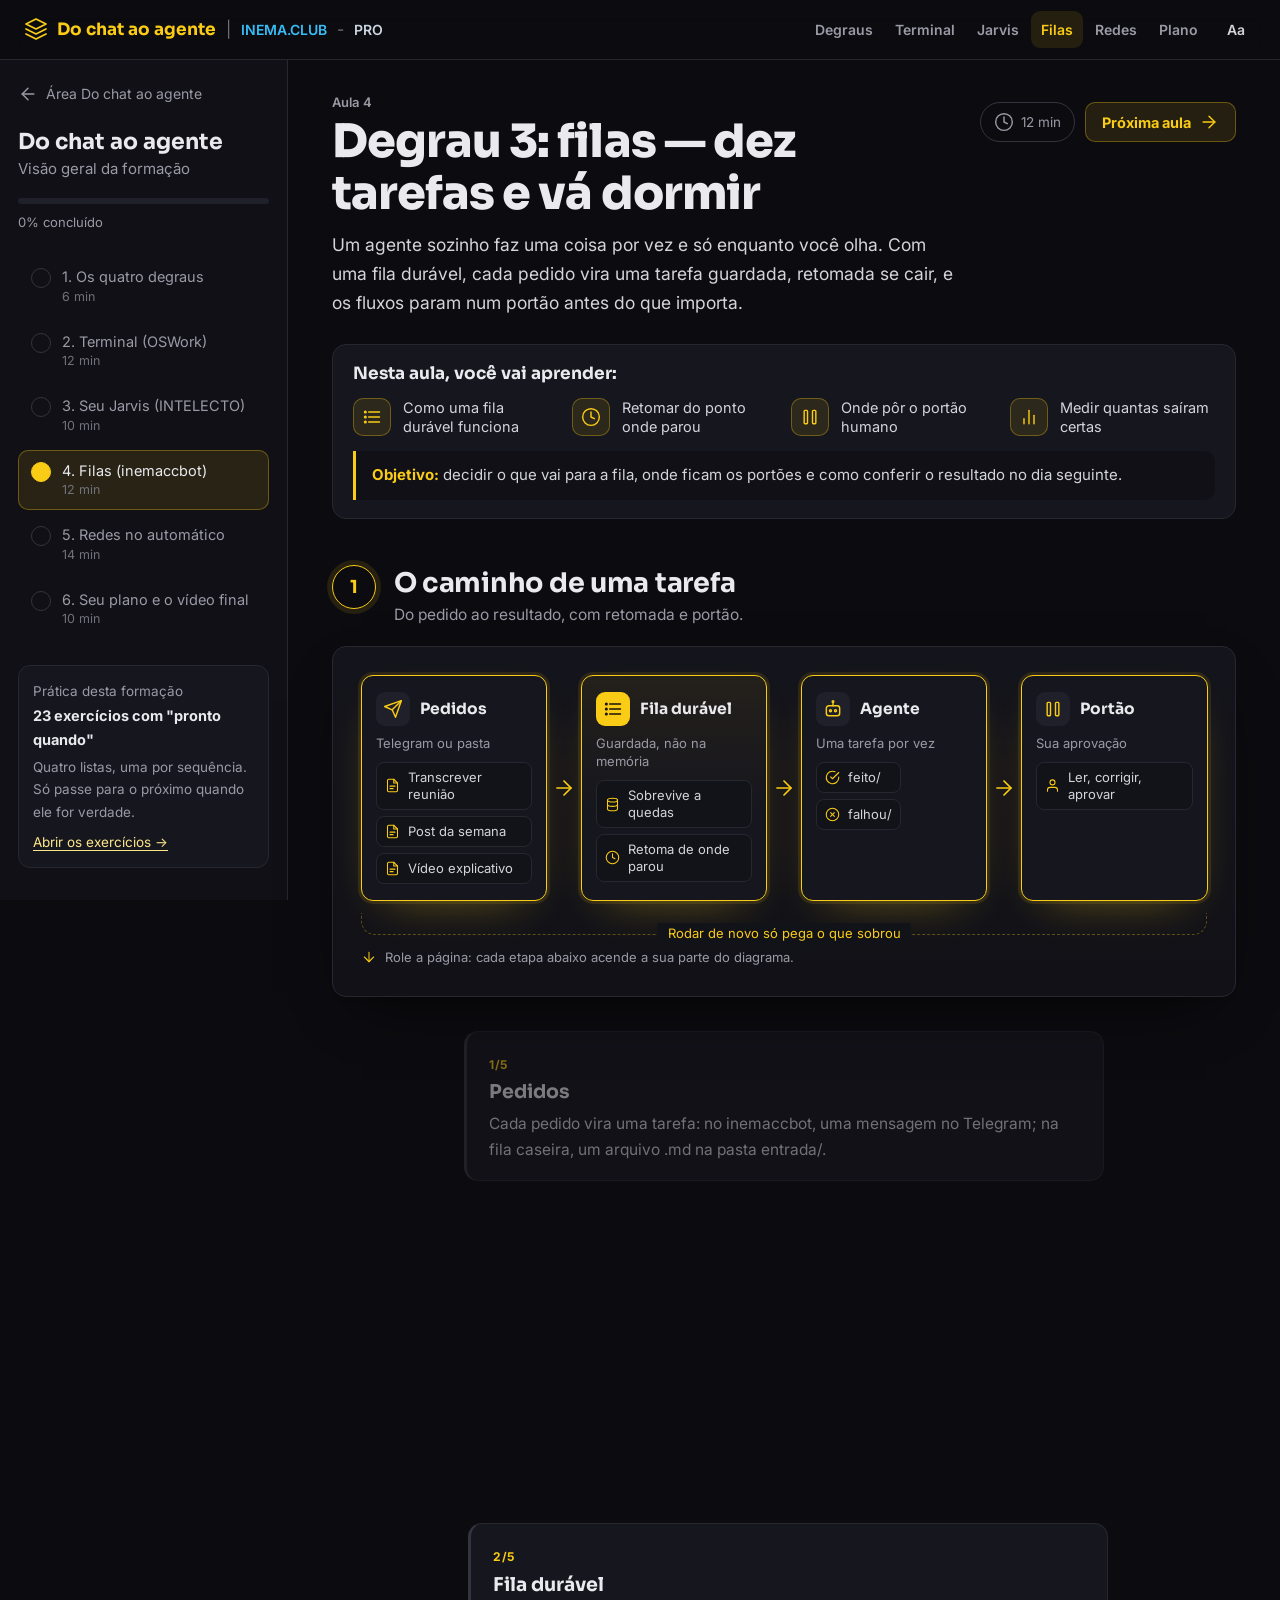
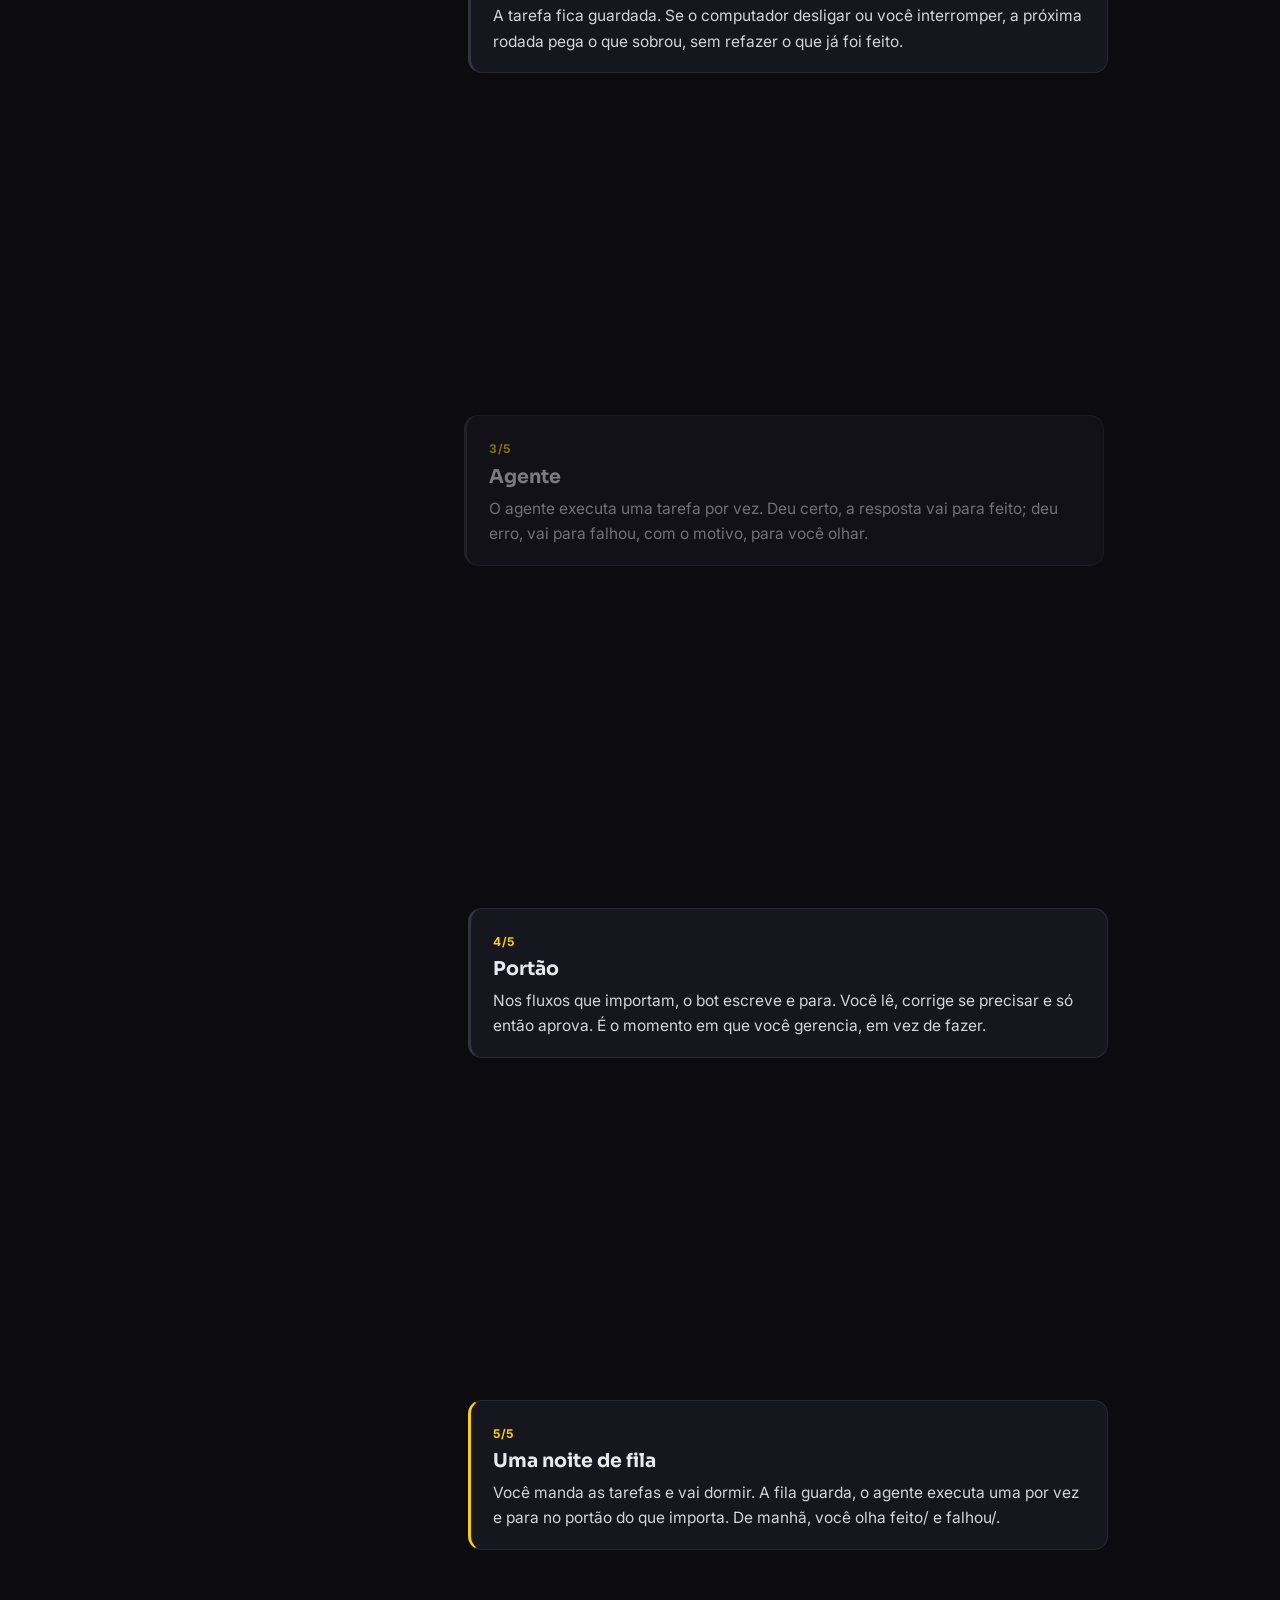
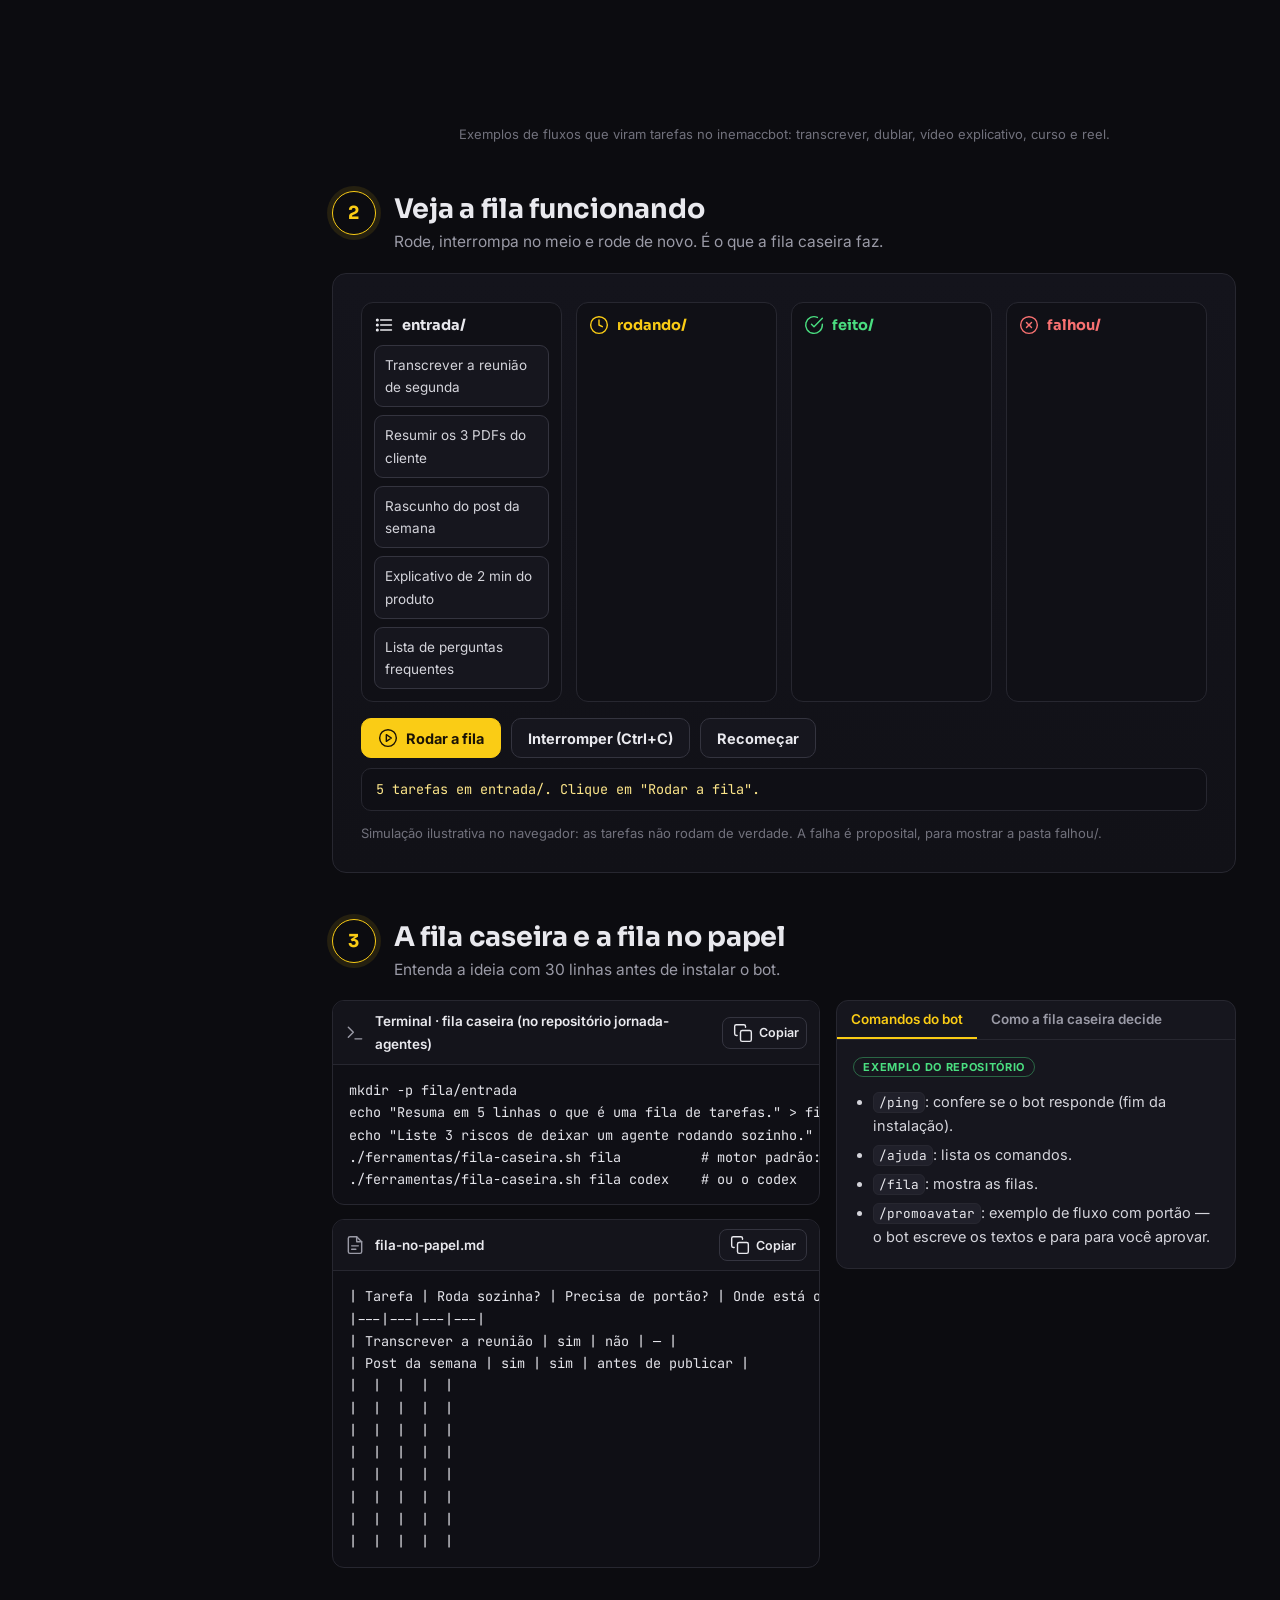
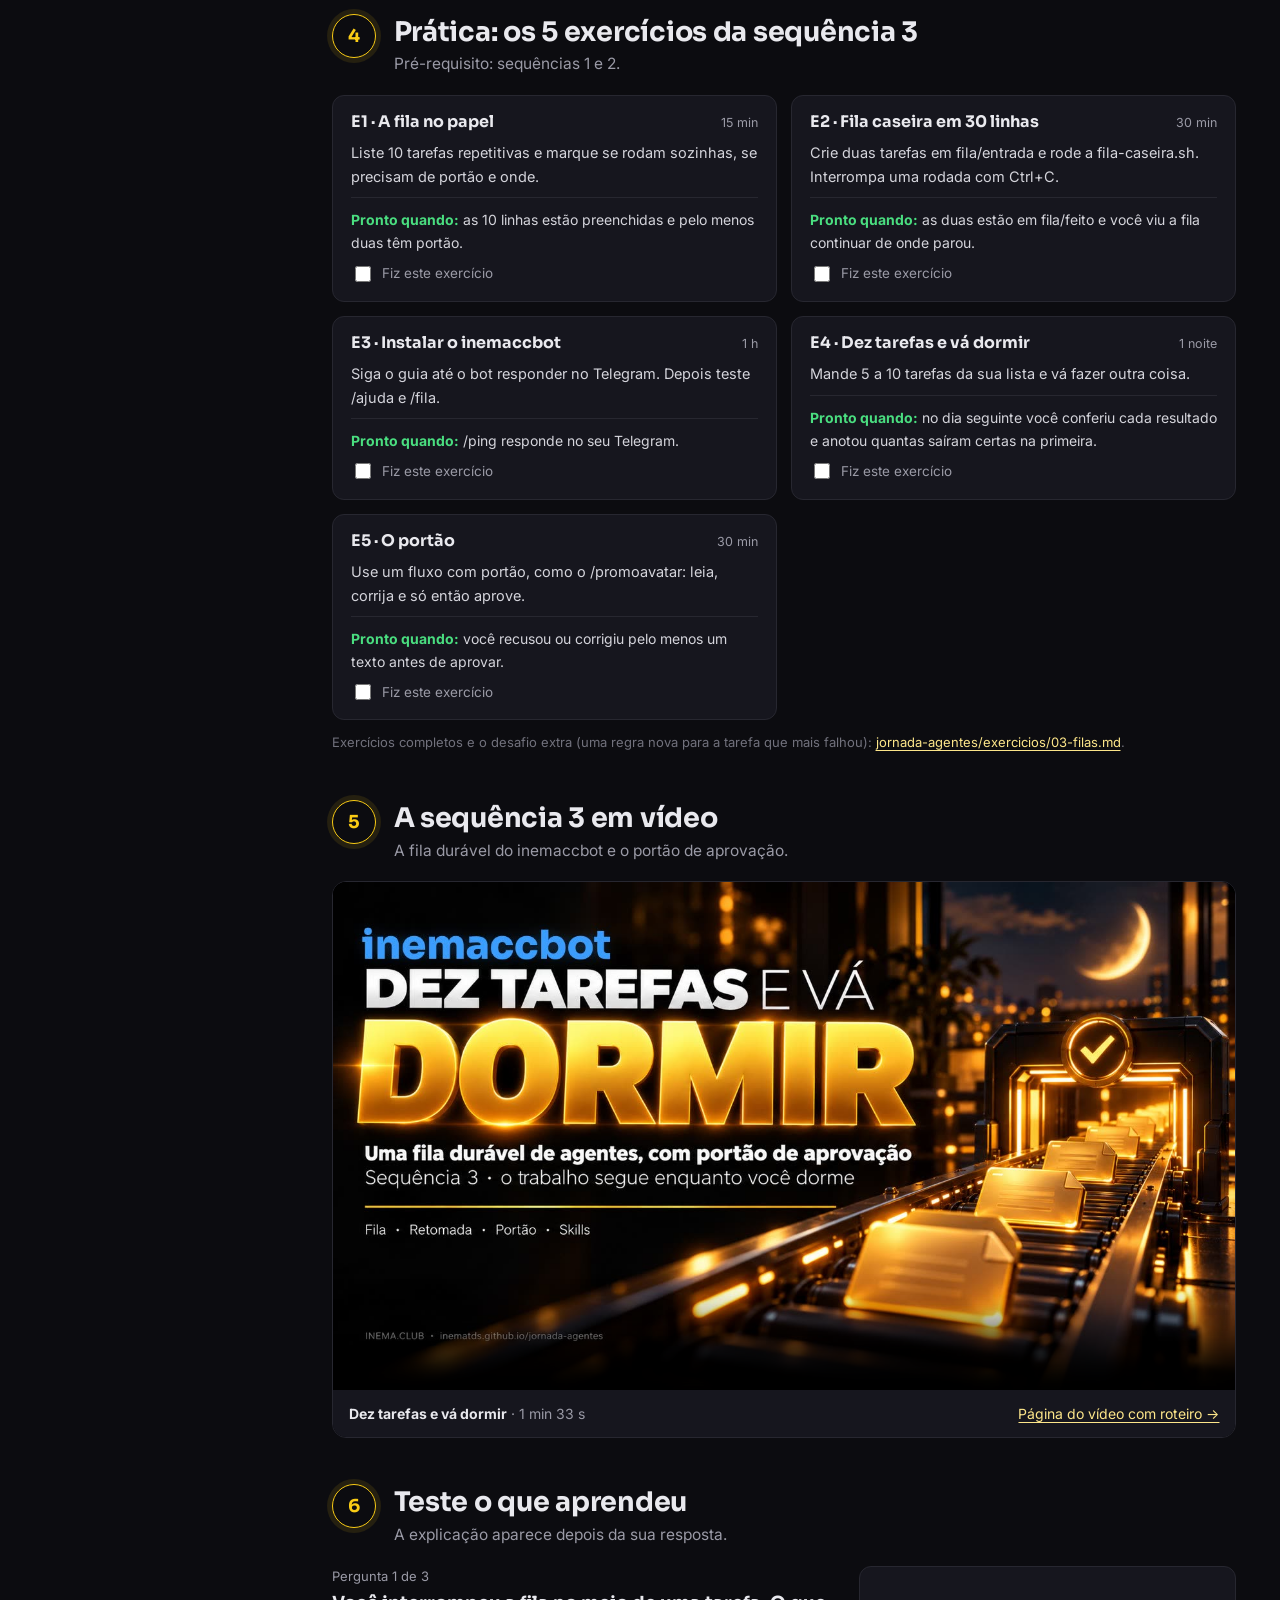
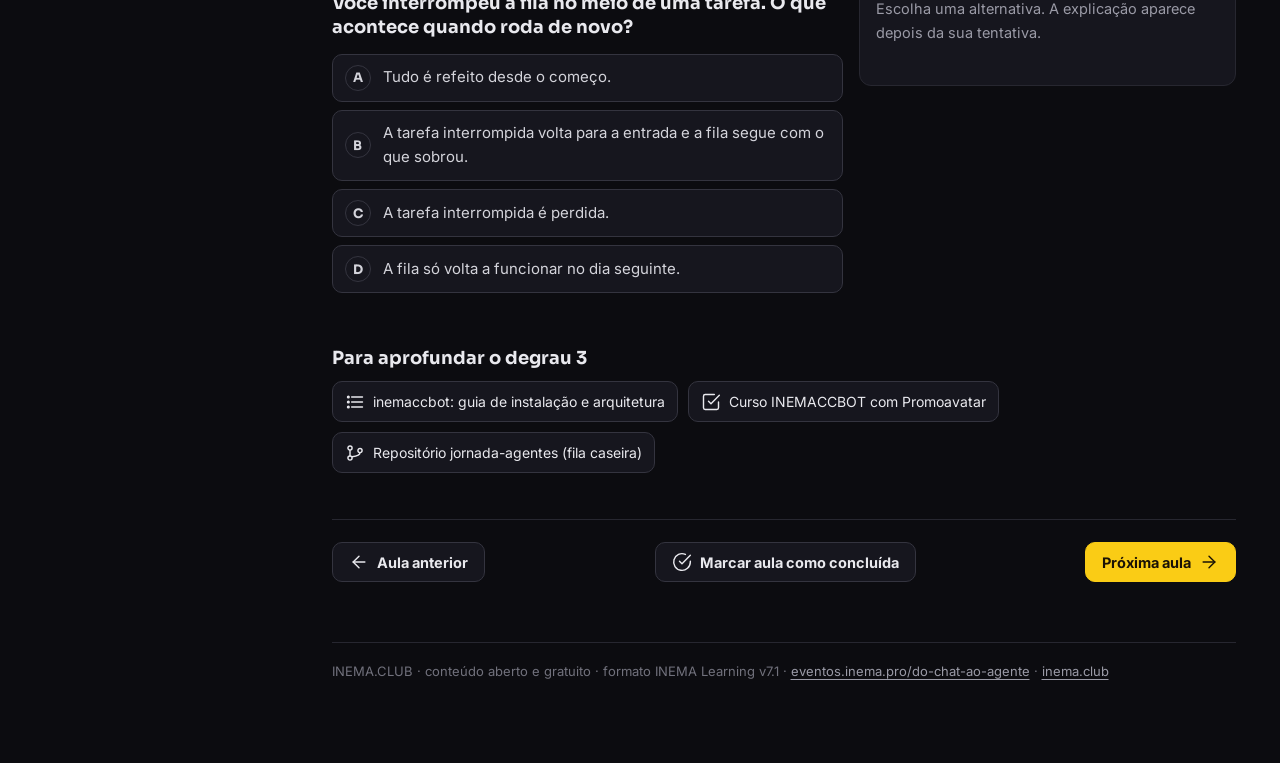
==== commit 878a1a92: "visual como eixo da aula: diagrama fixo que conduz a rolagem (cada etapa acende o seu bloco; clicar " ====
--- a/aulas/filas/index.html
+++ b/aulas/filas/index.html
@@ -15,7 +15,7 @@
 <link href="https://fonts.googleapis.com/css2?family=Inter:wght@400;500;600;700&family=JetBrains+Mono:wght@400;600&family=Sora:wght@600;700;800&display=swap" rel="stylesheet"/>
 <link rel="stylesheet" href="../../assets/v71.css"/>
 <script>try{if(JSON.parse(localStorage.getItem("do-chat-ao-agente-v71:tema"))==="papel")document.documentElement.setAttribute("data-tema","papel")}catch(e){}</script>
-</head><body data-curso="do-chat-ao-agente-v71" data-aula="filas" data-total="6"><a class="skip" href="#conteudo">Pular para o conteúdo</a><header class="topo"><div class="esq"><button type="button" class="menu-btn" aria-expanded="false" aria-controls="lado"><svg class="ico" viewBox="0 0 24 24" aria-hidden="true"><line x1="3" y1="6" x2="21" y2="6"/><line x1="3" y1="12" x2="21" y2="12"/><line x1="3" y1="18" x2="21" y2="18"/></svg><span class="sr">Aulas</span></button><a class="marca" href="../../index.html"><svg class="ico" viewBox="0 0 24 24" aria-hidden="true"><polygon points="12 2 2 7 12 12 22 7 12 2"/><polyline points="2 17 12 22 22 17"/><polyline points="2 12 12 17 22 12"/></svg><span>Do chat ao agente</span></a><span class="sep">|</span><a class="club" href="https://inema.club" target="_blank" rel="noopener">INEMA.CLUB</a><span class="tr">-</span><a class="pro" href="https://inema.pro" target="_blank" rel="noopener">PRO</a></div><nav class="dir" aria-label="Aulas"><a href="../../aulas/visao-geral/index.html" class="tlink" title="Do chat ao agente: os quatro degraus"><span class="curto">A1</span><span class="longo">Degraus</span></a><a href="../../aulas/terminal/index.html" class="tlink" title="Degrau 1: do chat para o terminal (OSWork)"><span class="curto">A2</span><span class="longo">Terminal</span></a><a href="../../aulas/jarvis/index.html" class="tlink" title="Degrau 2: o seu Jarvis com o INTELECTO"><span class="curto">A3</span><span class="longo">Jarvis</span></a><a href="../../aulas/filas/index.html" class="tlink on" aria-current="page" title="Degrau 3: filas — dez tarefas e vá dormir"><span class="curto">A4</span><span class="longo">Filas</span></a><a href="../../aulas/redes/index.html" class="tlink" title="Degrau 4: redes no automático, com fonte na tela"><span class="curto">A5</span><span class="longo">Redes</span></a><a href="../../aulas/plano/index.html" class="tlink" title="Seu plano: um degrau de cada vez"><span class="curto">A6</span><span class="longo">Plano</span></a><div class="aa"><button type="button" class="aa-btn" aria-expanded="false" aria-controls="aparencia" title="Aparência">Aa</button><div class="aa-pop" id="aparencia" hidden><p>Tema</p><div class="aa-seg"><button type="button" data-tema="escuro">Escuro</button><button type="button" data-tema="papel">Papel claro</button></div><p style="margin-top:12px">Tamanho do texto</p><div class="aa-seg"><button type="button" data-escala="0.9">A−</button><button type="button" data-escala="1">A</button><button type="button" data-escala="1.12">A+</button></div></div></div></nav></header><div class="casca"><aside class="lado" id="lado" aria-label="Aulas"><a class="voltar" href="https://eventos.inema.pro/do-chat-ao-agente/"><svg class="ico" viewBox="0 0 24 24" aria-hidden="true"><line x1="19" y1="12" x2="5" y2="12"/><polyline points="12 19 5 12 12 5"/></svg>Área Do chat ao agente</a><p class="curso-nome">Do chat ao agente</p><p class="curso-sub">Visão geral da formação</p><div class="prog" aria-hidden="true"><i></i></div><span class="prog-txt"><span data-pct>0</span>% concluído</span><ol class="lista-aulas"><li><a href="../../aulas/visao-geral/index.html" data-slug="visao-geral" class=""><span class="st" aria-hidden="true"></span><span>1. Os quatro degraus<small>6 min</small></span></a></li><li><a href="../../aulas/terminal/index.html" data-slug="terminal" class=""><span class="st" aria-hidden="true"></span><span>2. Terminal (OSWork)<small>12 min</small></span></a></li><li><a href="../../aulas/jarvis/index.html" data-slug="jarvis" class=""><span class="st" aria-hidden="true"></span><span>3. Seu Jarvis (INTELECTO)<small>10 min</small></span></a></li><li><a href="../../aulas/filas/index.html" data-slug="filas" class="atual" aria-current="page"><span class="st" aria-hidden="true"></span><span>4. Filas (inemaccbot)<small>12 min</small></span></a></li><li><a href="../../aulas/redes/index.html" data-slug="redes" class=""><span class="st" aria-hidden="true"></span><span>5. Redes no automático<small>14 min</small></span></a></li><li><a href="../../aulas/plano/index.html" data-slug="plano" class=""><span class="st" aria-hidden="true"></span><span>6. Seu plano e o vídeo final<small>10 min</small></span></a></li></ol><div class="lado-card">Prática desta formação<b>23 exercícios com "pronto quando"</b>Quatro listas, uma por sequência. Só passe para o próximo quando ele for verdade.<br/><a href="https://inematds.github.io/jornada-agentes/guia/" target="_blank" rel="noopener">Abrir os exercícios →</a></div></aside><main class="principal" id="conteudo"><div class="miolo" data-competencias="desenhar-fila;definir-portao-humano;retomar-tarefa;avaliar-resultado-lote"><div class="aula-topo"><div><p class="kicker">Aula 4</p><h1>Degrau 3: filas — dez tarefas e vá dormir</h1><p class="lead">Um agente sozinho faz uma coisa por vez e só enquanto você olha. Com uma fila durável, cada pedido vira uma tarefa guardada, retomada se cair, e os fluxos param num portão antes do que importa.</p></div><div class="acoes-topo"><span class="pill"><svg class="ico" viewBox="0 0 24 24" aria-hidden="true"><circle cx="12" cy="12" r="10"/><polyline points="12 6 12 12 16 14"/></svg>12 min</span><a class="btn" href="../../aulas/redes/index.html">Próxima aula <svg class="ico" viewBox="0 0 24 24" aria-hidden="true"><line x1="5" y1="12" x2="19" y2="12"/><polyline points="12 5 19 12 12 19"/></svg></a></div></div><div class="nesta"><h2>Nesta aula, você vai aprender:</h2><ul><li><span class="ic"><svg class="ico" viewBox="0 0 24 24" aria-hidden="true"><line x1="8" y1="6" x2="21" y2="6"/><line x1="8" y1="12" x2="21" y2="12"/><line x1="8" y1="18" x2="21" y2="18"/><circle cx="4" cy="6" r="1"/><circle cx="4" cy="12" r="1"/><circle cx="4" cy="18" r="1"/></svg></span>Como uma fila durável funciona</li><li><span class="ic"><svg class="ico" viewBox="0 0 24 24" aria-hidden="true"><circle cx="12" cy="12" r="10"/><polyline points="12 6 12 12 16 14"/></svg></span>Retomar do ponto onde parou</li><li><span class="ic"><svg class="ico" viewBox="0 0 24 24" aria-hidden="true"><rect x="5" y="4" width="4" height="16" rx="1"/><rect x="15" y="4" width="4" height="16" rx="1"/></svg></span>Onde pôr o portão humano</li><li><span class="ic"><svg class="ico" viewBox="0 0 24 24" aria-hidden="true"><line x1="18" y1="20" x2="18" y2="10"/><line x1="12" y1="20" x2="12" y2="4"/><line x1="6" y1="20" x2="6" y2="14"/></svg></span>Medir quantas saíram certas</li></ul><p class="objetivo"><b>Objetivo:</b> decidir o que vai para a fila, onde ficam os portões e como conferir o resultado no dia seguinte.</p></div><section class="secao" id="s1"><div class="sec-cab"><span class="num" aria-hidden="true">1</span><div><h2>O caminho de uma tarefa</h2><p>Clique em cada bloco.</p></div></div><div class="painel dg-bloco"><div class="dg fluxo"><button type="button" class="dg-no" aria-pressed="false"><span class="cab"><span class="ic"><svg class="ico" viewBox="0 0 24 24" aria-hidden="true"><line x1="22" y1="2" x2="11" y2="13"/><polygon points="22 2 15 22 11 13 2 9 22 2"/></svg></span>Pedidos</span><span class="sub">Telegram ou pasta</span><ul><li><svg class="ico" viewBox="0 0 24 24" aria-hidden="true"><path d="M14 2H6a2 2 0 0 0-2 2v16a2 2 0 0 0 2 2h12a2 2 0 0 0 2-2V8z"/><polyline points="14 2 14 8 20 8"/><line x1="8" y1="13" x2="16" y2="13"/><line x1="8" y1="17" x2="13" y2="17"/></svg>Transcrever reunião</li><li><svg class="ico" viewBox="0 0 24 24" aria-hidden="true"><path d="M14 2H6a2 2 0 0 0-2 2v16a2 2 0 0 0 2 2h12a2 2 0 0 0 2-2V8z"/><polyline points="14 2 14 8 20 8"/><line x1="8" y1="13" x2="16" y2="13"/><line x1="8" y1="17" x2="13" y2="17"/></svg>Post da semana</li><li><svg class="ico" viewBox="0 0 24 24" aria-hidden="true"><path d="M14 2H6a2 2 0 0 0-2 2v16a2 2 0 0 0 2 2h12a2 2 0 0 0 2-2V8z"/><polyline points="14 2 14 8 20 8"/><line x1="8" y1="13" x2="16" y2="13"/><line x1="8" y1="17" x2="13" y2="17"/></svg>Vídeo explicativo</li></ul><template><b>Pedidos.</b> Cada pedido vira uma tarefa: no inemaccbot, uma mensagem no Telegram; na fila caseira, um arquivo .md na pasta entrada/.</template></button><span class="dg-seta" aria-hidden="true"><svg class="ico" viewBox="0 0 24 24" aria-hidden="true"><line x1="5" y1="12" x2="19" y2="12"/><polyline points="12 5 19 12 12 19"/></svg></span><button type="button" class="dg-no forte" aria-pressed="false"><span class="cab"><span class="ic"><svg class="ico" viewBox="0 0 24 24" aria-hidden="true"><line x1="8" y1="6" x2="21" y2="6"/><line x1="8" y1="12" x2="21" y2="12"/><line x1="8" y1="18" x2="21" y2="18"/><circle cx="4" cy="6" r="1"/><circle cx="4" cy="12" r="1"/><circle cx="4" cy="18" r="1"/></svg></span>Fila durável</span><span class="sub">Guardada, não na memória</span><ul><li><svg class="ico" viewBox="0 0 24 24" aria-hidden="true"><ellipse cx="12" cy="5" rx="8" ry="3"/><path d="M4 5v14c0 1.7 3.6 3 8 3s8-1.3 8-3V5"/><path d="M4 12c0 1.7 3.6 3 8 3s8-1.3 8-3"/></svg>Sobrevive a quedas</li><li><svg class="ico" viewBox="0 0 24 24" aria-hidden="true"><circle cx="12" cy="12" r="10"/><polyline points="12 6 12 12 16 14"/></svg>Retoma de onde parou</li></ul><template><b>Fila durável.</b> A tarefa fica guardada. Se o computador desligar ou você interromper, a próxima rodada pega o que sobrou, sem refazer o que já foi feito.</template></button><span class="dg-seta" aria-hidden="true"><svg class="ico" viewBox="0 0 24 24" aria-hidden="true"><line x1="5" y1="12" x2="19" y2="12"/><polyline points="12 5 19 12 12 19"/></svg></span><button type="button" class="dg-no" aria-pressed="false"><span class="cab"><span class="ic"><svg class="ico" viewBox="0 0 24 24" aria-hidden="true"><rect x="4" y="8" width="16" height="12" rx="3"/><path d="M12 4v4"/><circle cx="12" cy="3" r="1"/><circle cx="9" cy="14" r="1.2"/><circle cx="15" cy="14" r="1.2"/></svg></span>Agente</span><span class="sub">Uma tarefa por vez</span><ul><li><svg class="ico" viewBox="0 0 24 24" aria-hidden="true"><path d="M22 11.1V12a10 10 0 1 1-5.9-9.1"/><polyline points="22 4 12 14 9 11"/></svg>feito/</li><li><svg class="ico" viewBox="0 0 24 24" aria-hidden="true"><circle cx="12" cy="12" r="10"/><line x1="15" y1="9" x2="9" y2="15"/><line x1="9" y1="9" x2="15" y2="15"/></svg>falhou/</li></ul><template><b>Agente.</b> O agente executa uma tarefa por vez. Deu certo, a resposta vai para feito; deu erro, vai para falhou, com o motivo, para você olhar.</template></button><span class="dg-seta" aria-hidden="true"><svg class="ico" viewBox="0 0 24 24" aria-hidden="true"><line x1="5" y1="12" x2="19" y2="12"/><polyline points="12 5 19 12 12 19"/></svg></span><button type="button" class="dg-no" aria-pressed="false"><span class="cab"><span class="ic"><svg class="ico" viewBox="0 0 24 24" aria-hidden="true"><rect x="5" y="4" width="4" height="16" rx="1"/><rect x="15" y="4" width="4" height="16" rx="1"/></svg></span>Portão</span><span class="sub">Sua aprovação</span><ul><li><svg class="ico" viewBox="0 0 24 24" aria-hidden="true"><path d="M20 21v-2a4 4 0 0 0-4-4H8a4 4 0 0 0-4 4v2"/><circle cx="12" cy="7" r="4"/></svg>Ler, corrigir, aprovar</li></ul><template><b>Portão.</b> Nos fluxos que importam, o bot escreve e para. Você lê, corrige se precisar e só então aprova. É o momento em que você gerencia, em vez de fazer.</template></button></div><div class="dg-volta" aria-hidden="true"><span>Rodar de novo só pega o que sobrou</span></div><div class="dg-detalhe" aria-live="polite">Clique em cada bloco do diagrama para ver o que ele faz.</div><p class="dg-legenda">Exemplos de fluxos que viram tarefas no inemaccbot: transcrever, dublar, vídeo explicativo, curso e reel.</p></div></section><section class="secao" id="s2"><div class="sec-cab"><span class="num" aria-hidden="true">2</span><div><h2>Veja a fila funcionando</h2><p>Rode, interrompa no meio e rode de novo. É o que a fila caseira faz.</p></div></div><div class="painel simfila" data-tarefas="[&quot;Transcrever a reunião de segunda&quot;, &quot;Resumir os 3 PDFs do cliente&quot;, &quot;Rascunho do post da semana&quot;, &quot;Explicativo de 2 min do produto&quot;, &quot;Lista de perguntas frequentes&quot;]" data-falha="3" data-msg="{&quot;inicio&quot;: &quot;5 tarefas em entrada/. Clique em \&quot;Rodar a fila\&quot;.&quot;, &quot;rodando&quot;: &quot;Rodando: uma tarefa por vez, de entrada/ para rodando/ e depois feito/ ou falhou/.&quot;, &quot;parou&quot;: &quot;Interrompido. A tarefa do meio ficou em rodando/. Rode de novo para ver a retomada.&quot;, &quot;retoma&quot;: &quot;Retomada: o que estava em rodando/ voltou para entrada/. O que já estava em feito/ não é refeito.&quot;, &quot;fim&quot;: &quot;Fila vazia: tudo em feito/.&quot;, &quot;fimfalha&quot;: &quot;Fila vazia. Uma tarefa foi para falhou/ com o motivo: é ela que você olha de manhã.&quot;}"><div class="sim-cols"><div class="col" data-col="entrada"><h3><svg class="ico" viewBox="0 0 24 24" aria-hidden="true"><line x1="8" y1="6" x2="21" y2="6"/><line x1="8" y1="12" x2="21" y2="12"/><line x1="8" y1="18" x2="21" y2="18"/><circle cx="4" cy="6" r="1"/><circle cx="4" cy="12" r="1"/><circle cx="4" cy="18" r="1"/></svg>entrada/</h3><div class="itens"></div></div><div class="col" data-col="rodando"><h3><svg class="ico" viewBox="0 0 24 24" aria-hidden="true"><circle cx="12" cy="12" r="10"/><polyline points="12 6 12 12 16 14"/></svg>rodando/</h3><div class="itens"></div></div><div class="col" data-col="feito"><h3><svg class="ico" viewBox="0 0 24 24" aria-hidden="true"><path d="M22 11.1V12a10 10 0 1 1-5.9-9.1"/><polyline points="22 4 12 14 9 11"/></svg>feito/</h3><div class="itens"></div></div><div class="col" data-col="falhou"><h3><svg class="ico" viewBox="0 0 24 24" aria-hidden="true"><circle cx="12" cy="12" r="10"/><line x1="15" y1="9" x2="9" y2="15"/><line x1="9" y1="9" x2="15" y2="15"/></svg>falhou/</h3><div class="itens"></div></div></div><div class="sim-acoes"><button type="button" class="btn cheio" data-acao="rodar"><svg class="ico" viewBox="0 0 24 24" aria-hidden="true"><circle cx="12" cy="12" r="10"/><polygon points="10 8 16 12 10 16 10 8"/></svg>Rodar a fila</button><button type="button" class="btn neutro" data-acao="parar">Interromper (Ctrl+C)</button><button type="button" class="btn neutro" data-acao="zerar">Recomeçar</button></div><div class="sim-log" aria-live="polite"></div><p class="dg-legenda">Simulação ilustrativa no navegador: as tarefas não rodam de verdade. A falha é proposital, para mostrar a pasta falhou/.</p></div></section><section class="secao" id="s3"><div class="sec-cab"><span class="num" aria-hidden="true">3</span><div><h2>A fila caseira e a fila no papel</h2><p>Entenda a ideia com 30 linhas antes de instalar o bot.</p></div></div><div class="cods"><div><div class="cod"><div class="cod-cab"><svg class="ico" viewBox="0 0 24 24" aria-hidden="true"><polyline points="4 17 10 11 4 5"/><line x1="12" y1="19" x2="20" y2="19"/></svg><b>Terminal · fila caseira (no repositório jornada-agentes)</b><button type="button" class="copiar" data-rot="Copiar" data-ok="Copiado"><svg class="ico" viewBox="0 0 24 24" aria-hidden="true"><rect x="9" y="9" width="13" height="13" rx="2"/><path d="M5 15H4a2 2 0 0 1-2-2V4a2 2 0 0 1 2-2h9a2 2 0 0 1 2 2v1"/></svg><span>Copiar</span></button></div><pre>mkdir -p fila/entrada
+</head><body data-curso="do-chat-ao-agente-v71" data-aula="filas" data-total="6"><a class="skip" href="#conteudo">Pular para o conteúdo</a><header class="topo"><div class="esq"><button type="button" class="menu-btn" aria-expanded="false" aria-controls="lado"><svg class="ico" viewBox="0 0 24 24" aria-hidden="true"><line x1="3" y1="6" x2="21" y2="6"/><line x1="3" y1="12" x2="21" y2="12"/><line x1="3" y1="18" x2="21" y2="18"/></svg><span class="sr">Aulas</span></button><a class="marca" href="../../index.html"><svg class="ico" viewBox="0 0 24 24" aria-hidden="true"><polygon points="12 2 2 7 12 12 22 7 12 2"/><polyline points="2 17 12 22 22 17"/><polyline points="2 12 12 17 22 12"/></svg><span>Do chat ao agente</span></a><span class="sep">|</span><a class="club" href="https://inema.club" target="_blank" rel="noopener">INEMA.CLUB</a><span class="tr">-</span><a class="pro" href="https://inema.pro" target="_blank" rel="noopener">PRO</a></div><nav class="dir" aria-label="Aulas"><a href="../../aulas/visao-geral/index.html" class="tlink" title="Do chat ao agente: os quatro degraus"><span class="curto">A1</span><span class="longo">Degraus</span></a><a href="../../aulas/terminal/index.html" class="tlink" title="Degrau 1: do chat para o terminal (OSWork)"><span class="curto">A2</span><span class="longo">Terminal</span></a><a href="../../aulas/jarvis/index.html" class="tlink" title="Degrau 2: o seu Jarvis com o INTELECTO"><span class="curto">A3</span><span class="longo">Jarvis</span></a><a href="../../aulas/filas/index.html" class="tlink on" aria-current="page" title="Degrau 3: filas — dez tarefas e vá dormir"><span class="curto">A4</span><span class="longo">Filas</span></a><a href="../../aulas/redes/index.html" class="tlink" title="Degrau 4: redes no automático, com fonte na tela"><span class="curto">A5</span><span class="longo">Redes</span></a><a href="../../aulas/plano/index.html" class="tlink" title="Seu plano: um degrau de cada vez"><span class="curto">A6</span><span class="longo">Plano</span></a><div class="aa"><button type="button" class="aa-btn" aria-expanded="false" aria-controls="aparencia" title="Aparência">Aa</button><div class="aa-pop" id="aparencia" hidden><p>Tema</p><div class="aa-seg"><button type="button" data-tema="escuro">Escuro</button><button type="button" data-tema="papel">Papel claro</button></div><p style="margin-top:12px">Tamanho do texto</p><div class="aa-seg"><button type="button" data-escala="0.9">A−</button><button type="button" data-escala="1">A</button><button type="button" data-escala="1.12">A+</button></div></div></div></nav></header><div class="casca"><aside class="lado" id="lado" aria-label="Aulas"><a class="voltar" href="https://eventos.inema.pro/do-chat-ao-agente/"><svg class="ico" viewBox="0 0 24 24" aria-hidden="true"><line x1="19" y1="12" x2="5" y2="12"/><polyline points="12 19 5 12 12 5"/></svg>Área Do chat ao agente</a><p class="curso-nome">Do chat ao agente</p><p class="curso-sub">Visão geral da formação</p><div class="prog" aria-hidden="true"><i></i></div><span class="prog-txt"><span data-pct>0</span>% concluído</span><ol class="lista-aulas"><li><a href="../../aulas/visao-geral/index.html" data-slug="visao-geral" class=""><span class="st" aria-hidden="true"></span><span>1. Os quatro degraus<small>6 min</small></span></a></li><li><a href="../../aulas/terminal/index.html" data-slug="terminal" class=""><span class="st" aria-hidden="true"></span><span>2. Terminal (OSWork)<small>12 min</small></span></a></li><li><a href="../../aulas/jarvis/index.html" data-slug="jarvis" class=""><span class="st" aria-hidden="true"></span><span>3. Seu Jarvis (INTELECTO)<small>10 min</small></span></a></li><li><a href="../../aulas/filas/index.html" data-slug="filas" class="atual" aria-current="page"><span class="st" aria-hidden="true"></span><span>4. Filas (inemaccbot)<small>12 min</small></span></a></li><li><a href="../../aulas/redes/index.html" data-slug="redes" class=""><span class="st" aria-hidden="true"></span><span>5. Redes no automático<small>14 min</small></span></a></li><li><a href="../../aulas/plano/index.html" data-slug="plano" class=""><span class="st" aria-hidden="true"></span><span>6. Seu plano e o vídeo final<small>10 min</small></span></a></li></ol><div class="lado-card">Prática desta formação<b>23 exercícios com "pronto quando"</b>Quatro listas, uma por sequência. Só passe para o próximo quando ele for verdade.<br/><a href="https://inematds.github.io/jornada-agentes/guia/" target="_blank" rel="noopener">Abrir os exercícios →</a></div></aside><main class="principal" id="conteudo"><div class="miolo" data-competencias="desenhar-fila;definir-portao-humano;retomar-tarefa;avaliar-resultado-lote"><div class="aula-topo"><div><p class="kicker">Aula 4</p><h1>Degrau 3: filas — dez tarefas e vá dormir</h1><p class="lead">Um agente sozinho faz uma coisa por vez e só enquanto você olha. Com uma fila durável, cada pedido vira uma tarefa guardada, retomada se cair, e os fluxos param num portão antes do que importa.</p></div><div class="acoes-topo"><span class="pill"><svg class="ico" viewBox="0 0 24 24" aria-hidden="true"><circle cx="12" cy="12" r="10"/><polyline points="12 6 12 12 16 14"/></svg>12 min</span><a class="btn" href="../../aulas/redes/index.html">Próxima aula <svg class="ico" viewBox="0 0 24 24" aria-hidden="true"><line x1="5" y1="12" x2="19" y2="12"/><polyline points="12 5 19 12 12 19"/></svg></a></div></div><div class="nesta"><h2>Nesta aula, você vai aprender:</h2><ul><li><span class="ic"><svg class="ico" viewBox="0 0 24 24" aria-hidden="true"><line x1="8" y1="6" x2="21" y2="6"/><line x1="8" y1="12" x2="21" y2="12"/><line x1="8" y1="18" x2="21" y2="18"/><circle cx="4" cy="6" r="1"/><circle cx="4" cy="12" r="1"/><circle cx="4" cy="18" r="1"/></svg></span>Como uma fila durável funciona</li><li><span class="ic"><svg class="ico" viewBox="0 0 24 24" aria-hidden="true"><circle cx="12" cy="12" r="10"/><polyline points="12 6 12 12 16 14"/></svg></span>Retomar do ponto onde parou</li><li><span class="ic"><svg class="ico" viewBox="0 0 24 24" aria-hidden="true"><rect x="5" y="4" width="4" height="16" rx="1"/><rect x="15" y="4" width="4" height="16" rx="1"/></svg></span>Onde pôr o portão humano</li><li><span class="ic"><svg class="ico" viewBox="0 0 24 24" aria-hidden="true"><line x1="18" y1="20" x2="18" y2="10"/><line x1="12" y1="20" x2="12" y2="4"/><line x1="6" y1="20" x2="6" y2="14"/></svg></span>Medir quantas saíram certas</li></ul><p class="objetivo"><b>Objetivo:</b> decidir o que vai para a fila, onde ficam os portões e como conferir o resultado no dia seguinte.</p></div><section class="secao" id="s1"><div class="sec-cab"><span class="num" aria-hidden="true">1</span><div><h2>O caminho de uma tarefa</h2><p>Do pedido ao resultado, com retomada e portão.</p></div></div><div class="scrolly dg-bloco"><div class="sc-fig"><div class="painel"><div class="dg fluxo"><button type="button" class="dg-no" aria-pressed="false"><span class="cab"><span class="ic"><svg class="ico" viewBox="0 0 24 24" aria-hidden="true"><line x1="22" y1="2" x2="11" y2="13"/><polygon points="22 2 15 22 11 13 2 9 22 2"/></svg></span>Pedidos</span><span class="sub">Telegram ou pasta</span><ul><li><svg class="ico" viewBox="0 0 24 24" aria-hidden="true"><path d="M14 2H6a2 2 0 0 0-2 2v16a2 2 0 0 0 2 2h12a2 2 0 0 0 2-2V8z"/><polyline points="14 2 14 8 20 8"/><line x1="8" y1="13" x2="16" y2="13"/><line x1="8" y1="17" x2="13" y2="17"/></svg>Transcrever reunião</li><li><svg class="ico" viewBox="0 0 24 24" aria-hidden="true"><path d="M14 2H6a2 2 0 0 0-2 2v16a2 2 0 0 0 2 2h12a2 2 0 0 0 2-2V8z"/><polyline points="14 2 14 8 20 8"/><line x1="8" y1="13" x2="16" y2="13"/><line x1="8" y1="17" x2="13" y2="17"/></svg>Post da semana</li><li><svg class="ico" viewBox="0 0 24 24" aria-hidden="true"><path d="M14 2H6a2 2 0 0 0-2 2v16a2 2 0 0 0 2 2h12a2 2 0 0 0 2-2V8z"/><polyline points="14 2 14 8 20 8"/><line x1="8" y1="13" x2="16" y2="13"/><line x1="8" y1="17" x2="13" y2="17"/></svg>Vídeo explicativo</li></ul><template><b>Pedidos.</b> Cada pedido vira uma tarefa: no inemaccbot, uma mensagem no Telegram; na fila caseira, um arquivo .md na pasta entrada/.</template></button><span class="dg-seta" aria-hidden="true"><svg class="ico" viewBox="0 0 24 24" aria-hidden="true"><line x1="5" y1="12" x2="19" y2="12"/><polyline points="12 5 19 12 12 19"/></svg></span><button type="button" class="dg-no forte" aria-pressed="false"><span class="cab"><span class="ic"><svg class="ico" viewBox="0 0 24 24" aria-hidden="true"><line x1="8" y1="6" x2="21" y2="6"/><line x1="8" y1="12" x2="21" y2="12"/><line x1="8" y1="18" x2="21" y2="18"/><circle cx="4" cy="6" r="1"/><circle cx="4" cy="12" r="1"/><circle cx="4" cy="18" r="1"/></svg></span>Fila durável</span><span class="sub">Guardada, não na memória</span><ul><li><svg class="ico" viewBox="0 0 24 24" aria-hidden="true"><ellipse cx="12" cy="5" rx="8" ry="3"/><path d="M4 5v14c0 1.7 3.6 3 8 3s8-1.3 8-3V5"/><path d="M4 12c0 1.7 3.6 3 8 3s8-1.3 8-3"/></svg>Sobrevive a quedas</li><li><svg class="ico" viewBox="0 0 24 24" aria-hidden="true"><circle cx="12" cy="12" r="10"/><polyline points="12 6 12 12 16 14"/></svg>Retoma de onde parou</li></ul><template><b>Fila durável.</b> A tarefa fica guardada. Se o computador desligar ou você interromper, a próxima rodada pega o que sobrou, sem refazer o que já foi feito.</template></button><span class="dg-seta" aria-hidden="true"><svg class="ico" viewBox="0 0 24 24" aria-hidden="true"><line x1="5" y1="12" x2="19" y2="12"/><polyline points="12 5 19 12 12 19"/></svg></span><button type="button" class="dg-no" aria-pressed="false"><span class="cab"><span class="ic"><svg class="ico" viewBox="0 0 24 24" aria-hidden="true"><rect x="4" y="8" width="16" height="12" rx="3"/><path d="M12 4v4"/><circle cx="12" cy="3" r="1"/><circle cx="9" cy="14" r="1.2"/><circle cx="15" cy="14" r="1.2"/></svg></span>Agente</span><span class="sub">Uma tarefa por vez</span><ul><li><svg class="ico" viewBox="0 0 24 24" aria-hidden="true"><path d="M22 11.1V12a10 10 0 1 1-5.9-9.1"/><polyline points="22 4 12 14 9 11"/></svg>feito/</li><li><svg class="ico" viewBox="0 0 24 24" aria-hidden="true"><circle cx="12" cy="12" r="10"/><line x1="15" y1="9" x2="9" y2="15"/><line x1="9" y1="9" x2="15" y2="15"/></svg>falhou/</li></ul><template><b>Agente.</b> O agente executa uma tarefa por vez. Deu certo, a resposta vai para feito; deu erro, vai para falhou, com o motivo, para você olhar.</template></button><span class="dg-seta" aria-hidden="true"><svg class="ico" viewBox="0 0 24 24" aria-hidden="true"><line x1="5" y1="12" x2="19" y2="12"/><polyline points="12 5 19 12 12 19"/></svg></span><button type="button" class="dg-no" aria-pressed="false"><span class="cab"><span class="ic"><svg class="ico" viewBox="0 0 24 24" aria-hidden="true"><rect x="5" y="4" width="4" height="16" rx="1"/><rect x="15" y="4" width="4" height="16" rx="1"/></svg></span>Portão</span><span class="sub">Sua aprovação</span><ul><li><svg class="ico" viewBox="0 0 24 24" aria-hidden="true"><path d="M20 21v-2a4 4 0 0 0-4-4H8a4 4 0 0 0-4 4v2"/><circle cx="12" cy="7" r="4"/></svg>Ler, corrigir, aprovar</li></ul><template><b>Portão.</b> Nos fluxos que importam, o bot escreve e para. Você lê, corrige se precisar e só então aprova. É o momento em que você gerencia, em vez de fazer.</template></button></div><div class="dg-volta" aria-hidden="true"><span>Rodar de novo só pega o que sobrou</span></div><p class="sc-dica"><svg class="ico" viewBox="0 0 24 24" aria-hidden="true"><line x1="5" y1="12" x2="19" y2="12"/><polyline points="12 5 19 12 12 19"/></svg>Role a página: cada etapa abaixo acende a sua parte do diagrama.</p></div></div><ol class="sc-passos"><li class="sc-passo" data-foco="0"><span class="sc-n">1/5</span><h3>Pedidos</h3><p>Cada pedido vira uma tarefa: no inemaccbot, uma mensagem no Telegram; na fila caseira, um arquivo .md na pasta entrada/.</p></li><li class="sc-passo" data-foco="1"><span class="sc-n">2/5</span><h3>Fila durável</h3><p>A tarefa fica guardada. Se o computador desligar ou você interromper, a próxima rodada pega o que sobrou, sem refazer o que já foi feito.</p></li><li class="sc-passo" data-foco="2"><span class="sc-n">3/5</span><h3>Agente</h3><p>O agente executa uma tarefa por vez. Deu certo, a resposta vai para feito; deu erro, vai para falhou, com o motivo, para você olhar.</p></li><li class="sc-passo" data-foco="3"><span class="sc-n">4/5</span><h3>Portão</h3><p>Nos fluxos que importam, o bot escreve e para. Você lê, corrige se precisar e só então aprova. É o momento em que você gerencia, em vez de fazer.</p></li><li class="sc-passo" data-foco="0,1,2,3"><span class="sc-n">5/5</span><h3>Uma noite de fila</h3><p>Você manda as tarefas e vai dormir. A fila guarda, o agente executa uma por vez e para no portão do que importa. De manhã, você olha feito/ e falhou/.</p></li></ol><p class="dg-legenda">Exemplos de fluxos que viram tarefas no inemaccbot: transcrever, dublar, vídeo explicativo, curso e reel.</p></div></section><section class="secao" id="s2"><div class="sec-cab"><span class="num" aria-hidden="true">2</span><div><h2>Veja a fila funcionando</h2><p>Rode, interrompa no meio e rode de novo. É o que a fila caseira faz.</p></div></div><div class="painel simfila" data-tarefas="[&quot;Transcrever a reunião de segunda&quot;, &quot;Resumir os 3 PDFs do cliente&quot;, &quot;Rascunho do post da semana&quot;, &quot;Explicativo de 2 min do produto&quot;, &quot;Lista de perguntas frequentes&quot;]" data-falha="3" data-msg="{&quot;inicio&quot;: &quot;5 tarefas em entrada/. Clique em \&quot;Rodar a fila\&quot;.&quot;, &quot;rodando&quot;: &quot;Rodando: uma tarefa por vez, de entrada/ para rodando/ e depois feito/ ou falhou/.&quot;, &quot;parou&quot;: &quot;Interrompido. A tarefa do meio ficou em rodando/. Rode de novo para ver a retomada.&quot;, &quot;retoma&quot;: &quot;Retomada: o que estava em rodando/ voltou para entrada/. O que já estava em feito/ não é refeito.&quot;, &quot;fim&quot;: &quot;Fila vazia: tudo em feito/.&quot;, &quot;fimfalha&quot;: &quot;Fila vazia. Uma tarefa foi para falhou/ com o motivo: é ela que você olha de manhã.&quot;}"><div class="sim-cols"><div class="col" data-col="entrada"><h3><svg class="ico" viewBox="0 0 24 24" aria-hidden="true"><line x1="8" y1="6" x2="21" y2="6"/><line x1="8" y1="12" x2="21" y2="12"/><line x1="8" y1="18" x2="21" y2="18"/><circle cx="4" cy="6" r="1"/><circle cx="4" cy="12" r="1"/><circle cx="4" cy="18" r="1"/></svg>entrada/</h3><div class="itens"></div></div><div class="col" data-col="rodando"><h3><svg class="ico" viewBox="0 0 24 24" aria-hidden="true"><circle cx="12" cy="12" r="10"/><polyline points="12 6 12 12 16 14"/></svg>rodando/</h3><div class="itens"></div></div><div class="col" data-col="feito"><h3><svg class="ico" viewBox="0 0 24 24" aria-hidden="true"><path d="M22 11.1V12a10 10 0 1 1-5.9-9.1"/><polyline points="22 4 12 14 9 11"/></svg>feito/</h3><div class="itens"></div></div><div class="col" data-col="falhou"><h3><svg class="ico" viewBox="0 0 24 24" aria-hidden="true"><circle cx="12" cy="12" r="10"/><line x1="15" y1="9" x2="9" y2="15"/><line x1="9" y1="9" x2="15" y2="15"/></svg>falhou/</h3><div class="itens"></div></div></div><div class="sim-acoes"><button type="button" class="btn cheio" data-acao="rodar"><svg class="ico" viewBox="0 0 24 24" aria-hidden="true"><circle cx="12" cy="12" r="10"/><polygon points="10 8 16 12 10 16 10 8"/></svg>Rodar a fila</button><button type="button" class="btn neutro" data-acao="parar">Interromper (Ctrl+C)</button><button type="button" class="btn neutro" data-acao="zerar">Recomeçar</button></div><div class="sim-log" aria-live="polite"></div><p class="dg-legenda">Simulação ilustrativa no navegador: as tarefas não rodam de verdade. A falha é proposital, para mostrar a pasta falhou/.</p></div></section><section class="secao" id="s3"><div class="sec-cab"><span class="num" aria-hidden="true">3</span><div><h2>A fila caseira e a fila no papel</h2><p>Entenda a ideia com 30 linhas antes de instalar o bot.</p></div></div><div class="cods"><div><div class="cod"><div class="cod-cab"><svg class="ico" viewBox="0 0 24 24" aria-hidden="true"><polyline points="4 17 10 11 4 5"/><line x1="12" y1="19" x2="20" y2="19"/></svg><b>Terminal · fila caseira (no repositório jornada-agentes)</b><button type="button" class="copiar" data-rot="Copiar" data-ok="Copiado"><svg class="ico" viewBox="0 0 24 24" aria-hidden="true"><rect x="9" y="9" width="13" height="13" rx="2"/><path d="M5 15H4a2 2 0 0 1-2-2V4a2 2 0 0 1 2-2h9a2 2 0 0 1 2 2v1"/></svg><span>Copiar</span></button></div><pre>mkdir -p fila/entrada
 echo &quot;Resuma em 5 linhas o que é uma fila de tarefas.&quot; &gt; fila/entrada/01.md
 echo &quot;Liste 3 riscos de deixar um agente rodando sozinho.&quot; &gt; fila/entrada/02.md
 ./ferramentas/fila-caseira.sh fila          # motor padrão: claude
@@ -30,4 +30,4 @@
 |  |  |  |  |
 |  |  |  |  |
 |  |  |  |  |
-|  |  |  |  |</pre></div></div><div class="saida"><div class="saida-tabs" role="tablist"><button type="button" data-alvo="s0" aria-selected="true">Comandos do bot</button><button type="button" data-alvo="s1" aria-selected="false">Como a fila caseira decide</button></div><div class="saida-corpo" data-painel="s0"><span class="selo real">Exemplo do repositório</span><ul><li><code>/ping</code>: confere se o bot responde (fim da instalação).</li><li><code>/ajuda</code>: lista os comandos.</li><li><code>/fila</code>: mostra as filas.</li><li><code>/promoavatar</code>: exemplo de fluxo com portão — o bot escreve os textos e para para você aprovar.</li></ul></div><div class="saida-corpo" data-painel="s1" hidden><ol><li>O que ficou em <code>rodando/</code> (queda, Ctrl+C) volta para <code>entrada/</code>.</li><li>Pega uma tarefa por vez de <code>entrada/</code>.</li><li>Resposta vazia ou erro: vai para <code>falhou/</code> com o motivo.</li><li>No fim, mostra quantas estão em entrada, feito e falhou.</li></ol></div></div></div></section><section class="secao" id="s4"><div class="sec-cab"><span class="num" aria-hidden="true">4</span><div><h2>Prática: os 5 exercícios da sequência 3</h2><p>Pré-requisito: sequências 1 e 2.</p></div></div><div class="exs"><article class="exc"><div class="t"><h3>E1 · A fila no papel</h3><span class="min">15 min</span></div><p>Liste 10 tarefas repetitivas e marque se rodam sozinhas, se precisam de portão e onde.</p><p class="pronto"><b>Pronto quando:</b> as 10 linhas estão preenchidas e pelo menos duas têm portão.</p><label><input type="checkbox" data-id="filas-e1"/>Fiz este exercício</label></article><article class="exc"><div class="t"><h3>E2 · Fila caseira em 30 linhas</h3><span class="min">30 min</span></div><p>Crie duas tarefas em fila/entrada e rode a fila-caseira.sh. Interrompa uma rodada com Ctrl+C.</p><p class="pronto"><b>Pronto quando:</b> as duas estão em fila/feito e você viu a fila continuar de onde parou.</p><label><input type="checkbox" data-id="filas-e2"/>Fiz este exercício</label></article><article class="exc"><div class="t"><h3>E3 · Instalar o inemaccbot</h3><span class="min">1 h</span></div><p>Siga o guia até o bot responder no Telegram. Depois teste /ajuda e /fila.</p><p class="pronto"><b>Pronto quando:</b> /ping responde no seu Telegram.</p><label><input type="checkbox" data-id="filas-e3"/>Fiz este exercício</label></article><article class="exc"><div class="t"><h3>E4 · Dez tarefas e vá dormir</h3><span class="min">1 noite</span></div><p>Mande 5 a 10 tarefas da sua lista e vá fazer outra coisa.</p><p class="pronto"><b>Pronto quando:</b> no dia seguinte você conferiu cada resultado e anotou quantas saíram certas na primeira.</p><label><input type="checkbox" data-id="filas-e4"/>Fiz este exercício</label></article><article class="exc"><div class="t"><h3>E5 · O portão</h3><span class="min">30 min</span></div><p>Use um fluxo com portão, como o /promoavatar: leia, corrija e só então aprove.</p><p class="pronto"><b>Pronto quando:</b> você recusou ou corrigiu pelo menos um texto antes de aprovar.</p><label><input type="checkbox" data-id="filas-e5"/>Fiz este exercício</label></article></div><p class="dg-legenda">Exercícios completos e o desafio extra (uma regra nova para a tarefa que mais falhou): <a href="https://github.com/inematds/jornada-agentes/blob/main/exercicios/03-filas.md" target="_blank" rel="noopener">jornada-agentes/exercicios/03-filas.md</a>.</p></section><section class="secao" id="s5"><div class="sec-cab"><span class="num" aria-hidden="true">5</span><div><h2>A sequência 3 em vídeo</h2><p>A fila durável do inemaccbot e o portão de aprovação.</p></div></div><div class="video"><video controls preload="metadata" playsinline poster="../../assets/img/seq3-filas.jpg"><source src="https://github.com/inematds/jornada-agentes/releases/download/video-v2.0.0/jornada-seq3-filas-16x9.mp4" type="video/mp4"/><track kind="subtitles" srclang="pt" label="Português" src="../../assets/vtt/seq3-filas.vtt" default/></video><div class="video-leg"><span><b>Dez tarefas e vá dormir</b> · 1 min 33 s</span><a href="https://inematds.github.io/jornada-agentes/serie/seq3-filas/" target="_blank" rel="noopener">Página do vídeo com roteiro →</a></div></div></section><section class="secao" id="s6"><div class="sec-cab"><span class="num" aria-hidden="true">6</span><div><h2>Teste o que aprendeu</h2><p>A explicação aparece depois da sua resposta.</p></div></div><div class="quiz"><div><div class="q-item"><p class="q-cont">Pergunta 1 de 3</p><p class="q-p">Você interrompeu a fila no meio de uma tarefa. O que acontece quando roda de novo?</p><div class="q-ops"><button type="button" class="q-op" data-certa="0"><span class="l">A</span>Tudo é refeito desde o começo.</button><button type="button" class="q-op" data-certa="1"><span class="l">B</span>A tarefa interrompida volta para a entrada e a fila segue com o que sobrou.</button><button type="button" class="q-op" data-certa="0"><span class="l">C</span>A tarefa interrompida é perdida.</button><button type="button" class="q-op" data-certa="0"><span class="l">D</span>A fila só volta a funcionar no dia seguinte.</button></div><template class="ok"><div class="r ok"><svg class="ico" viewBox="0 0 24 24" aria-hidden="true"><path d="M22 11.1V12a10 10 0 1 1-5.9-9.1"/><polyline points="22 4 12 14 9 11"/></svg>Correto</div>É o que torna a fila durável: o que ficou em rodando/ volta para entrada/, e o que já está em feito/ não é refeito.</template><template class="no"><div class="r no"><svg class="ico" viewBox="0 0 24 24" aria-hidden="true"><circle cx="12" cy="12" r="10"/><line x1="15" y1="9" x2="9" y2="15"/><line x1="9" y1="9" x2="15" y2="15"/></svg>Não é essa</div>É o que torna a fila durável: o que ficou em rodando/ volta para entrada/, e o que já está em feito/ não é refeito.</template></div><div class="q-item" hidden><p class="q-cont">Pergunta 2 de 3</p><p class="q-p">Em qual tarefa o portão humano é mais importante?<span class="cert-tag"><svg class="ico" viewBox="0 0 24 24" aria-hidden="true"><path d="M12 22s8-4 8-10V5l-8-3-8 3v7c0 6 8 10 8 10z"/></svg>competência</span></p><div class="q-ops"><button type="button" class="q-op" data-certa="0"><span class="l">A</span>Transcrever uma reunião interna.</button><button type="button" class="q-op" data-certa="0"><span class="l">B</span>Resumir PDFs para você mesmo ler.</button><button type="button" class="q-op" data-certa="1"><span class="l">C</span>Publicar um post em nome da empresa.</button><button type="button" class="q-op" data-certa="0"><span class="l">D</span>Listar arquivos de uma pasta.</button></div><template class="ok"><div class="r ok"><svg class="ico" viewBox="0 0 24 24" aria-hidden="true"><path d="M22 11.1V12a10 10 0 1 1-5.9-9.1"/><polyline points="22 4 12 14 9 11"/></svg>Correto</div>Portão vai antes do que tem consequência fora: publicar, enviar, gastar. Transcrever para uso interno pode rodar sozinho.</template><template class="no"><div class="r no"><svg class="ico" viewBox="0 0 24 24" aria-hidden="true"><circle cx="12" cy="12" r="10"/><line x1="15" y1="9" x2="9" y2="15"/><line x1="9" y1="9" x2="15" y2="15"/></svg>Não é essa</div>Portão vai antes do que tem consequência fora: publicar, enviar, gastar. Transcrever para uso interno pode rodar sozinho.</template></div><div class="q-item" hidden><p class="q-cont">Pergunta 3 de 3</p><p class="q-p">Qual é o sinal de que você está gerenciando, e não só usando?</p><div class="q-ops"><button type="button" class="q-op" data-certa="0"><span class="l">A</span>Mandar mais tarefas por noite.</button><button type="button" class="q-op" data-certa="1"><span class="l">B</span>Recusar ou corrigir um resultado antes de aprovar, e transformar a falha em regra.</button><button type="button" class="q-op" data-certa="0"><span class="l">C</span>Trocar de modelo a cada semana.</button><button type="button" class="q-op" data-certa="0"><span class="l">D</span>Desligar todos os portões.</button></div><template class="ok"><div class="r ok"><svg class="ico" viewBox="0 0 24 24" aria-hidden="true"><path d="M22 11.1V12a10 10 0 1 1-5.9-9.1"/><polyline points="22 4 12 14 9 11"/></svg>Correto</div>O E5 e o desafio extra mostram isso: você lê, corrige, aprova, e a tarefa que mais falhou ganha uma regra nova no AGENTS.md ou no prompt.</template><template class="no"><div class="r no"><svg class="ico" viewBox="0 0 24 24" aria-hidden="true"><circle cx="12" cy="12" r="10"/><line x1="15" y1="9" x2="9" y2="15"/><line x1="9" y1="9" x2="15" y2="15"/></svg>Não é essa</div>O E5 e o desafio extra mostram isso: você lê, corrige, aprova, e a tarefa que mais falhou ganha uma regra nova no AGENTS.md ou no prompt.</template></div><div class="q-nav"><button type="button" class="btn cheio q-prox" hidden data-fim="Ver resultado">Próxima pergunta <svg class="ico" viewBox="0 0 24 24" aria-hidden="true"><line x1="5" y1="12" x2="19" y2="12"/><polyline points="12 5 19 12 12 19"/></svg></button></div></div><div class="q-fb" aria-live="polite"></div><template class="total"><div class="r ok"><svg class="ico" viewBox="0 0 24 24" aria-hidden="true"><path d="M22 11.1V12a10 10 0 1 1-5.9-9.1"/><polyline points="22 4 12 14 9 11"/></svg>Teste concluído</div>Você acertou {a} de {n}. Acertando todas, a aula é marcada como concluída. Pode refazer quantas vezes quiser recarregando a página.</template><template class="q-aguarda"><p class="aguarda">Escolha uma alternativa. A explicação aparece depois da sua tentativa.</p></template></div></section><section class="secao" id="s7"><div class="sec-cab"><span class="num" aria-hidden="true">7</span><div><h2>Para aprofundar o degrau 3</h2></div></div><div class="links"><a href="https://inematds.github.io/inemaccbot/guia/" target="_blank" rel="noopener"><svg class="ico" viewBox="0 0 24 24" aria-hidden="true"><line x1="8" y1="6" x2="21" y2="6"/><line x1="8" y1="12" x2="21" y2="12"/><line x1="8" y1="18" x2="21" y2="18"/><circle cx="4" cy="6" r="1"/><circle cx="4" cy="12" r="1"/><circle cx="4" cy="18" r="1"/></svg>inemaccbot: guia de instalação e arquitetura</a><a href="https://eventos.inema.pro/inemaccbot.html" target="_blank" rel="noopener"><svg class="ico" viewBox="0 0 24 24" aria-hidden="true"><path d="M9 11l3 3L22 4"/><path d="M21 12v7a2 2 0 0 1-2 2H5a2 2 0 0 1-2-2V5a2 2 0 0 1 2-2h11"/></svg>Curso INEMACCBOT com Promoavatar</a><a href="https://github.com/inematds/jornada-agentes" target="_blank" rel="noopener"><svg class="ico" viewBox="0 0 24 24" aria-hidden="true"><circle cx="6" cy="6" r="2.5"/><circle cx="6" cy="18" r="2.5"/><circle cx="18" cy="9" r="2.5"/><path d="M6 8.5v7"/><path d="M18 11.5c0 3-3 4.5-9.5 5"/></svg>Repositório jornada-agentes (fila caseira)</a></div></section><div class="fim-aula"><a class="btn neutro" href="../../aulas/jarvis/index.html"><svg class="ico" viewBox="0 0 24 24" aria-hidden="true"><line x1="19" y1="12" x2="5" y2="12"/><polyline points="12 19 5 12 12 5"/></svg>Aula anterior</a><button type="button" class="btn neutro concluir" aria-pressed="false"><svg class="ico" viewBox="0 0 24 24" aria-hidden="true"><path d="M22 11.1V12a10 10 0 1 1-5.9-9.1"/><polyline points="22 4 12 14 9 11"/></svg>Marcar aula como concluída</button><a class="btn cheio" href="../../aulas/redes/index.html">Próxima aula <svg class="ico" viewBox="0 0 24 24" aria-hidden="true"><line x1="5" y1="12" x2="19" y2="12"/><polyline points="12 5 19 12 12 19"/></svg></a></div><footer class="rodape">INEMA.CLUB · conteúdo aberto e gratuito · formato INEMA Learning v7.1 · <a href="https://eventos.inema.pro/do-chat-ao-agente/">eventos.inema.pro/do-chat-ao-agente</a> · <a href="https://inema.club/">inema.club</a></footer></div></main></div><script src="../../assets/v71.js"></script></body></html>
+|  |  |  |  |</pre></div></div><div class="saida"><div class="saida-tabs" role="tablist"><button type="button" data-alvo="s0" aria-selected="true">Comandos do bot</button><button type="button" data-alvo="s1" aria-selected="false">Como a fila caseira decide</button></div><div class="saida-corpo" data-painel="s0"><span class="selo real">Exemplo do repositório</span><ul><li><code>/ping</code>: confere se o bot responde (fim da instalação).</li><li><code>/ajuda</code>: lista os comandos.</li><li><code>/fila</code>: mostra as filas.</li><li><code>/promoavatar</code>: exemplo de fluxo com portão — o bot escreve os textos e para para você aprovar.</li></ul></div><div class="saida-corpo" data-painel="s1" hidden><ol><li>O que ficou em <code>rodando/</code> (queda, Ctrl+C) volta para <code>entrada/</code>.</li><li>Pega uma tarefa por vez de <code>entrada/</code>.</li><li>Resposta vazia ou erro: vai para <code>falhou/</code> com o motivo.</li><li>No fim, mostra quantas estão em entrada, feito e falhou.</li></ol></div></div></div></section><section class="secao" id="s4"><div class="sec-cab"><span class="num" aria-hidden="true">4</span><div><h2>Prática: os 5 exercícios da sequência 3</h2><p>Pré-requisito: sequências 1 e 2.</p></div></div><div class="exs"><article class="exc"><div class="t"><h3>E1 · A fila no papel</h3><span class="min">15 min</span></div><p>Liste 10 tarefas repetitivas e marque se rodam sozinhas, se precisam de portão e onde.</p><p class="pronto"><b>Pronto quando:</b> as 10 linhas estão preenchidas e pelo menos duas têm portão.</p><label><input type="checkbox" data-id="filas-e1"/>Fiz este exercício</label></article><article class="exc"><div class="t"><h3>E2 · Fila caseira em 30 linhas</h3><span class="min">30 min</span></div><p>Crie duas tarefas em fila/entrada e rode a fila-caseira.sh. Interrompa uma rodada com Ctrl+C.</p><p class="pronto"><b>Pronto quando:</b> as duas estão em fila/feito e você viu a fila continuar de onde parou.</p><label><input type="checkbox" data-id="filas-e2"/>Fiz este exercício</label></article><article class="exc"><div class="t"><h3>E3 · Instalar o inemaccbot</h3><span class="min">1 h</span></div><p>Siga o guia até o bot responder no Telegram. Depois teste /ajuda e /fila.</p><p class="pronto"><b>Pronto quando:</b> /ping responde no seu Telegram.</p><label><input type="checkbox" data-id="filas-e3"/>Fiz este exercício</label></article><article class="exc"><div class="t"><h3>E4 · Dez tarefas e vá dormir</h3><span class="min">1 noite</span></div><p>Mande 5 a 10 tarefas da sua lista e vá fazer outra coisa.</p><p class="pronto"><b>Pronto quando:</b> no dia seguinte você conferiu cada resultado e anotou quantas saíram certas na primeira.</p><label><input type="checkbox" data-id="filas-e4"/>Fiz este exercício</label></article><article class="exc"><div class="t"><h3>E5 · O portão</h3><span class="min">30 min</span></div><p>Use um fluxo com portão, como o /promoavatar: leia, corrija e só então aprove.</p><p class="pronto"><b>Pronto quando:</b> você recusou ou corrigiu pelo menos um texto antes de aprovar.</p><label><input type="checkbox" data-id="filas-e5"/>Fiz este exercício</label></article></div><p class="dg-legenda">Exercícios completos e o desafio extra (uma regra nova para a tarefa que mais falhou): <a href="https://github.com/inematds/jornada-agentes/blob/main/exercicios/03-filas.md" target="_blank" rel="noopener">jornada-agentes/exercicios/03-filas.md</a>.</p></section><section class="secao" id="s5"><div class="sec-cab"><span class="num" aria-hidden="true">5</span><div><h2>A sequência 3 em vídeo</h2><p>A fila durável do inemaccbot e o portão de aprovação.</p></div></div><div class="video"><video controls preload="metadata" playsinline poster="../../assets/img/seq3-filas.jpg"><source src="https://github.com/inematds/jornada-agentes/releases/download/video-v2.0.0/jornada-seq3-filas-16x9.mp4" type="video/mp4"/><track kind="subtitles" srclang="pt" label="Português" src="../../assets/vtt/seq3-filas.vtt" default/></video><div class="video-leg"><span><b>Dez tarefas e vá dormir</b> · 1 min 33 s</span><a href="https://inematds.github.io/jornada-agentes/serie/seq3-filas/" target="_blank" rel="noopener">Página do vídeo com roteiro →</a></div></div></section><section class="secao" id="s6"><div class="sec-cab"><span class="num" aria-hidden="true">6</span><div><h2>Teste o que aprendeu</h2><p>A explicação aparece depois da sua resposta.</p></div></div><div class="quiz"><div><div class="q-item"><p class="q-cont">Pergunta 1 de 3</p><p class="q-p">Você interrompeu a fila no meio de uma tarefa. O que acontece quando roda de novo?</p><div class="q-ops"><button type="button" class="q-op" data-certa="0"><span class="l">A</span>Tudo é refeito desde o começo.</button><button type="button" class="q-op" data-certa="1"><span class="l">B</span>A tarefa interrompida volta para a entrada e a fila segue com o que sobrou.</button><button type="button" class="q-op" data-certa="0"><span class="l">C</span>A tarefa interrompida é perdida.</button><button type="button" class="q-op" data-certa="0"><span class="l">D</span>A fila só volta a funcionar no dia seguinte.</button></div><template class="ok"><div class="r ok"><svg class="ico" viewBox="0 0 24 24" aria-hidden="true"><path d="M22 11.1V12a10 10 0 1 1-5.9-9.1"/><polyline points="22 4 12 14 9 11"/></svg>Correto</div>É o que torna a fila durável: o que ficou em rodando/ volta para entrada/, e o que já está em feito/ não é refeito.</template><template class="no"><div class="r no"><svg class="ico" viewBox="0 0 24 24" aria-hidden="true"><circle cx="12" cy="12" r="10"/><line x1="15" y1="9" x2="9" y2="15"/><line x1="9" y1="9" x2="15" y2="15"/></svg>Não é essa</div>É o que torna a fila durável: o que ficou em rodando/ volta para entrada/, e o que já está em feito/ não é refeito.</template></div><div class="q-item" hidden><p class="q-cont">Pergunta 2 de 3</p><p class="q-p">Em qual tarefa o portão humano é mais importante?<span class="cert-tag"><svg class="ico" viewBox="0 0 24 24" aria-hidden="true"><path d="M12 22s8-4 8-10V5l-8-3-8 3v7c0 6 8 10 8 10z"/></svg>competência</span></p><div class="q-ops"><button type="button" class="q-op" data-certa="0"><span class="l">A</span>Transcrever uma reunião interna.</button><button type="button" class="q-op" data-certa="0"><span class="l">B</span>Resumir PDFs para você mesmo ler.</button><button type="button" class="q-op" data-certa="1"><span class="l">C</span>Publicar um post em nome da empresa.</button><button type="button" class="q-op" data-certa="0"><span class="l">D</span>Listar arquivos de uma pasta.</button></div><template class="ok"><div class="r ok"><svg class="ico" viewBox="0 0 24 24" aria-hidden="true"><path d="M22 11.1V12a10 10 0 1 1-5.9-9.1"/><polyline points="22 4 12 14 9 11"/></svg>Correto</div>Portão vai antes do que tem consequência fora: publicar, enviar, gastar. Transcrever para uso interno pode rodar sozinho.</template><template class="no"><div class="r no"><svg class="ico" viewBox="0 0 24 24" aria-hidden="true"><circle cx="12" cy="12" r="10"/><line x1="15" y1="9" x2="9" y2="15"/><line x1="9" y1="9" x2="15" y2="15"/></svg>Não é essa</div>Portão vai antes do que tem consequência fora: publicar, enviar, gastar. Transcrever para uso interno pode rodar sozinho.</template></div><div class="q-item" hidden><p class="q-cont">Pergunta 3 de 3</p><p class="q-p">Qual é o sinal de que você está gerenciando, e não só usando?</p><div class="q-ops"><button type="button" class="q-op" data-certa="0"><span class="l">A</span>Mandar mais tarefas por noite.</button><button type="button" class="q-op" data-certa="1"><span class="l">B</span>Recusar ou corrigir um resultado antes de aprovar, e transformar a falha em regra.</button><button type="button" class="q-op" data-certa="0"><span class="l">C</span>Trocar de modelo a cada semana.</button><button type="button" class="q-op" data-certa="0"><span class="l">D</span>Desligar todos os portões.</button></div><template class="ok"><div class="r ok"><svg class="ico" viewBox="0 0 24 24" aria-hidden="true"><path d="M22 11.1V12a10 10 0 1 1-5.9-9.1"/><polyline points="22 4 12 14 9 11"/></svg>Correto</div>O E5 e o desafio extra mostram isso: você lê, corrige, aprova, e a tarefa que mais falhou ganha uma regra nova no AGENTS.md ou no prompt.</template><template class="no"><div class="r no"><svg class="ico" viewBox="0 0 24 24" aria-hidden="true"><circle cx="12" cy="12" r="10"/><line x1="15" y1="9" x2="9" y2="15"/><line x1="9" y1="9" x2="15" y2="15"/></svg>Não é essa</div>O E5 e o desafio extra mostram isso: você lê, corrige, aprova, e a tarefa que mais falhou ganha uma regra nova no AGENTS.md ou no prompt.</template></div><div class="q-nav"><button type="button" class="btn cheio q-prox" hidden data-fim="Ver resultado">Próxima pergunta <svg class="ico" viewBox="0 0 24 24" aria-hidden="true"><line x1="5" y1="12" x2="19" y2="12"/><polyline points="12 5 19 12 12 19"/></svg></button></div></div><div class="q-fb" aria-live="polite"></div><template class="total"><div class="r ok"><svg class="ico" viewBox="0 0 24 24" aria-hidden="true"><path d="M22 11.1V12a10 10 0 1 1-5.9-9.1"/><polyline points="22 4 12 14 9 11"/></svg>Teste concluído</div>Você acertou {a} de {n}. Acertando todas, a aula é marcada como concluída. Pode refazer quantas vezes quiser recarregando a página.</template><template class="q-aguarda"><p class="aguarda">Escolha uma alternativa. A explicação aparece depois da sua tentativa.</p></template></div></section><section class="secao extra"><h2 class="extra-t">Para aprofundar o degrau 3</h2><div class="links"><a href="https://inematds.github.io/inemaccbot/guia/" target="_blank" rel="noopener"><svg class="ico" viewBox="0 0 24 24" aria-hidden="true"><line x1="8" y1="6" x2="21" y2="6"/><line x1="8" y1="12" x2="21" y2="12"/><line x1="8" y1="18" x2="21" y2="18"/><circle cx="4" cy="6" r="1"/><circle cx="4" cy="12" r="1"/><circle cx="4" cy="18" r="1"/></svg>inemaccbot: guia de instalação e arquitetura</a><a href="https://eventos.inema.pro/inemaccbot.html" target="_blank" rel="noopener"><svg class="ico" viewBox="0 0 24 24" aria-hidden="true"><path d="M9 11l3 3L22 4"/><path d="M21 12v7a2 2 0 0 1-2 2H5a2 2 0 0 1-2-2V5a2 2 0 0 1 2-2h11"/></svg>Curso INEMACCBOT com Promoavatar</a><a href="https://github.com/inematds/jornada-agentes" target="_blank" rel="noopener"><svg class="ico" viewBox="0 0 24 24" aria-hidden="true"><circle cx="6" cy="6" r="2.5"/><circle cx="6" cy="18" r="2.5"/><circle cx="18" cy="9" r="2.5"/><path d="M6 8.5v7"/><path d="M18 11.5c0 3-3 4.5-9.5 5"/></svg>Repositório jornada-agentes (fila caseira)</a></div></section><div class="fim-aula"><a class="btn neutro" href="../../aulas/jarvis/index.html"><svg class="ico" viewBox="0 0 24 24" aria-hidden="true"><line x1="19" y1="12" x2="5" y2="12"/><polyline points="12 19 5 12 12 5"/></svg>Aula anterior</a><button type="button" class="btn neutro concluir" aria-pressed="false"><svg class="ico" viewBox="0 0 24 24" aria-hidden="true"><path d="M22 11.1V12a10 10 0 1 1-5.9-9.1"/><polyline points="22 4 12 14 9 11"/></svg>Marcar aula como concluída</button><a class="btn cheio" href="../../aulas/redes/index.html">Próxima aula <svg class="ico" viewBox="0 0 24 24" aria-hidden="true"><line x1="5" y1="12" x2="19" y2="12"/><polyline points="12 5 19 12 12 19"/></svg></a></div><footer class="rodape">INEMA.CLUB · conteúdo aberto e gratuito · formato INEMA Learning v7.1 · <a href="https://eventos.inema.pro/do-chat-ao-agente/">eventos.inema.pro/do-chat-ao-agente</a> · <a href="https://inema.club/">inema.club</a></footer></div></main></div><script src="../../assets/v71.js"></script></body></html>
--- a/assets/v71.css
+++ b/assets/v71.css
@@ -319,3 +319,72 @@
 @media (max-width:560px){.btn{white-space:normal}}
 @media (max-width:900px){.dg-volta{height:auto;border:0;margin-top:14px}.dg-volta span{position:static;transform:none;display:block;white-space:normal;text-align:center;padding:8px 10px;border:1.5px dashed var(--amb-b);border-radius:10px;background:transparent}}
 @media (max-width:900px){.dg,.dg.escada{align-items:stretch}}
+
+/* rolagem guiada: o infográfico fica fixo no alto e cada etapa acende os blocos dela */
+.scrolly{position:relative}
+.sc-fig{position:sticky;top:calc(var(--top) + 10px);z-index:5;padding-bottom:6px;background:linear-gradient(var(--bg) 92%,transparent)}
+.sc-fig.solto{position:relative;top:auto}
+.sc-fig .painel{box-shadow:0 24px 60px -30px var(--sombra)}
+.sc-dica{margin:12px 0 0;display:flex;gap:8px;align-items:center;font-size:13px;color:var(--mut)}
+.sc-dica .ico{width:16px;height:16px;transform:rotate(90deg);color:var(--amb-t)}
+.sc-passos{list-style:none;margin:28px auto 0;padding:0 0 18vh;max-width:640px;position:relative;z-index:4}
+.sc-passo{margin:0 0 38vh;padding:18px 22px;border:1px solid var(--line);border-left:3px solid var(--line2);border-radius:14px;background:var(--card);opacity:.5;transition:opacity .3s,border-color .3s,transform .3s}
+.sc-passo:last-child{margin-bottom:0}
+.sc-passo.ativo{opacity:1;border-left-color:var(--amb);transform:translateX(4px)}
+.sc-n{font:700 12px var(--inter);color:var(--amb-t);letter-spacing:.06em}
+.sc-passo h3{margin:4px 0 6px;font:700 19px/1.3 var(--sora)}
+.sc-passo p{margin:0;color:var(--txt2);font-size:15.5px}
+.scrolly.focando .dg-no:not(.foco){opacity:.32;filter:saturate(.5)}
+.scrolly .dg-no{transition:opacity .35s,filter .35s,border-color .2s,box-shadow .2s,transform .2s}
+.scrolly .dg-no.foco{border-color:var(--amb);box-shadow:0 0 0 3px var(--amb-a),0 18px 50px -24px rgba(250,204,21,.45)}
+.scrolly>.dg-legenda{text-align:center}
+
+/* mapa da formação */
+.mapa-f{display:flex;align-items:stretch}
+.mp-col{flex:1 1 0;min-width:0;cursor:pointer;padding:14px 13px;gap:7px}
+.mp-cab{display:flex;gap:10px;align-items:center}
+.mp-cab .ic{width:34px;height:34px;border-radius:9px;display:grid;place-items:center;background:var(--sf2);color:var(--amb-t);flex:none}
+.mp-col.forte .mp-cab .ic{background:var(--amb);color:var(--amb-ink)}
+.mp-cab small{display:block;font:700 11px var(--inter);letter-spacing:.07em;text-transform:uppercase;color:var(--mut)}
+.mp-cab b{font:700 15.5px/1.2 var(--sora)}
+.mp-sub{margin:0;font-size:12.5px;color:var(--mut);line-height:1.4}
+.mp-exs{list-style:none;margin:2px 0 0;padding:0;display:grid;gap:5px}
+.mp-ex{width:100%;display:flex;gap:8px;align-items:center;text-align:left;border:1px solid var(--line);background:var(--sf1);color:var(--txt2);border-radius:8px;padding:5px 8px;font:12.5px/1.3 var(--inter);cursor:pointer}
+.mp-ex b{flex:none;color:var(--amb-t);font-size:11.5px;min-width:20px}
+.mp-ex span{overflow:hidden;text-overflow:ellipsis;white-space:nowrap}
+.mp-ex:hover,.mp-ex[aria-pressed="true"]{border-color:var(--amb)}
+.mp-saida{margin:3px 0 0;display:flex;gap:6px;align-items:flex-start;font-size:12.5px;line-height:1.35;color:var(--ok)}
+.mp-saida .ico{width:15px;height:15px;margin-top:1px}
+.mp-aula{display:inline-flex;gap:5px;align-items:center;font-size:12.5px;font-weight:600;color:var(--amb-t);text-decoration:none}
+.mp-aula .ico{width:14px;height:14px}
+.mp-dep{flex:none;width:40px;display:flex;flex-direction:column;align-items:center;justify-content:center;gap:4px;color:var(--amb-t);pointer-events:none}
+.mp-dep .ico{width:22px;height:22px}
+.mp-dep small{font-size:10px;color:var(--mut);text-align:center;line-height:1.2}
+.mp-fim{margin-top:14px;display:flex;gap:12px;align-items:center;border:1px solid var(--amb-b);background:var(--amb-a);border-radius:12px;padding:12px 16px;font-size:14px;color:var(--txt2)}
+.mp-fim>.ico{width:26px;height:26px;color:var(--amb-t)}
+.mp-fim b{display:block;color:var(--txt);font:700 15px var(--sora)}
+.mp-total{margin-left:auto;font:800 22px var(--sora);color:var(--amb-t);white-space:nowrap}
+.mapa-f+.mp-fim+.dg-detalhe{margin-top:12px;min-height:0;font-size:14px}
+.dg-detalhe .pq{color:var(--ok);font-weight:700}
+.secao.extra{margin-top:40px}
+.extra-t{margin:0 0 12px;font:700 18px var(--sora)}
+@media (max-width:900px){
+  .sc-fig{position:relative;top:auto;background:none}
+  .sc-passos{padding-bottom:0;margin-top:16px}
+  .sc-passo{margin:0 0 12px;opacity:1}
+  .mapa-f{flex-direction:column}
+  .mp-dep{width:auto;height:36px;flex-direction:row}
+  .mp-dep .ico{transform:rotate(90deg)}
+  .mp-ex span{white-space:normal}
+  .mp-fim{flex-wrap:wrap}.mp-total{margin-left:0}
+}
+@media (prefers-reduced-motion:reduce){.sc-passo{opacity:1}.scrolly.focando .dg-no:not(.foco){opacity:.6}}
+.mp-exs li{display:block;border:0;padding:0;background:none}
+.mp-ex{padding:4px 7px}
+.mp-col{padding:12px 12px}
+.mp-cab .ic{width:30px;height:30px}
+.mp-fim{padding:9px 14px;margin-top:10px}
+.mapa-f+.mp-fim+.dg-detalhe{padding:9px 14px}
+@media (max-width:1280px){.mp-sub{display:none}.mp-dep small{display:none}.mp-dep{width:26px}}
+@media (min-width:901px) and (max-width:1200px){.mapa-f{display:grid;grid-template-columns:repeat(2,minmax(0,1fr));gap:12px}.mp-dep{display:none}}
+.mp-exs,.mp-exs li,.mp-ex{min-width:0;max-width:100%}
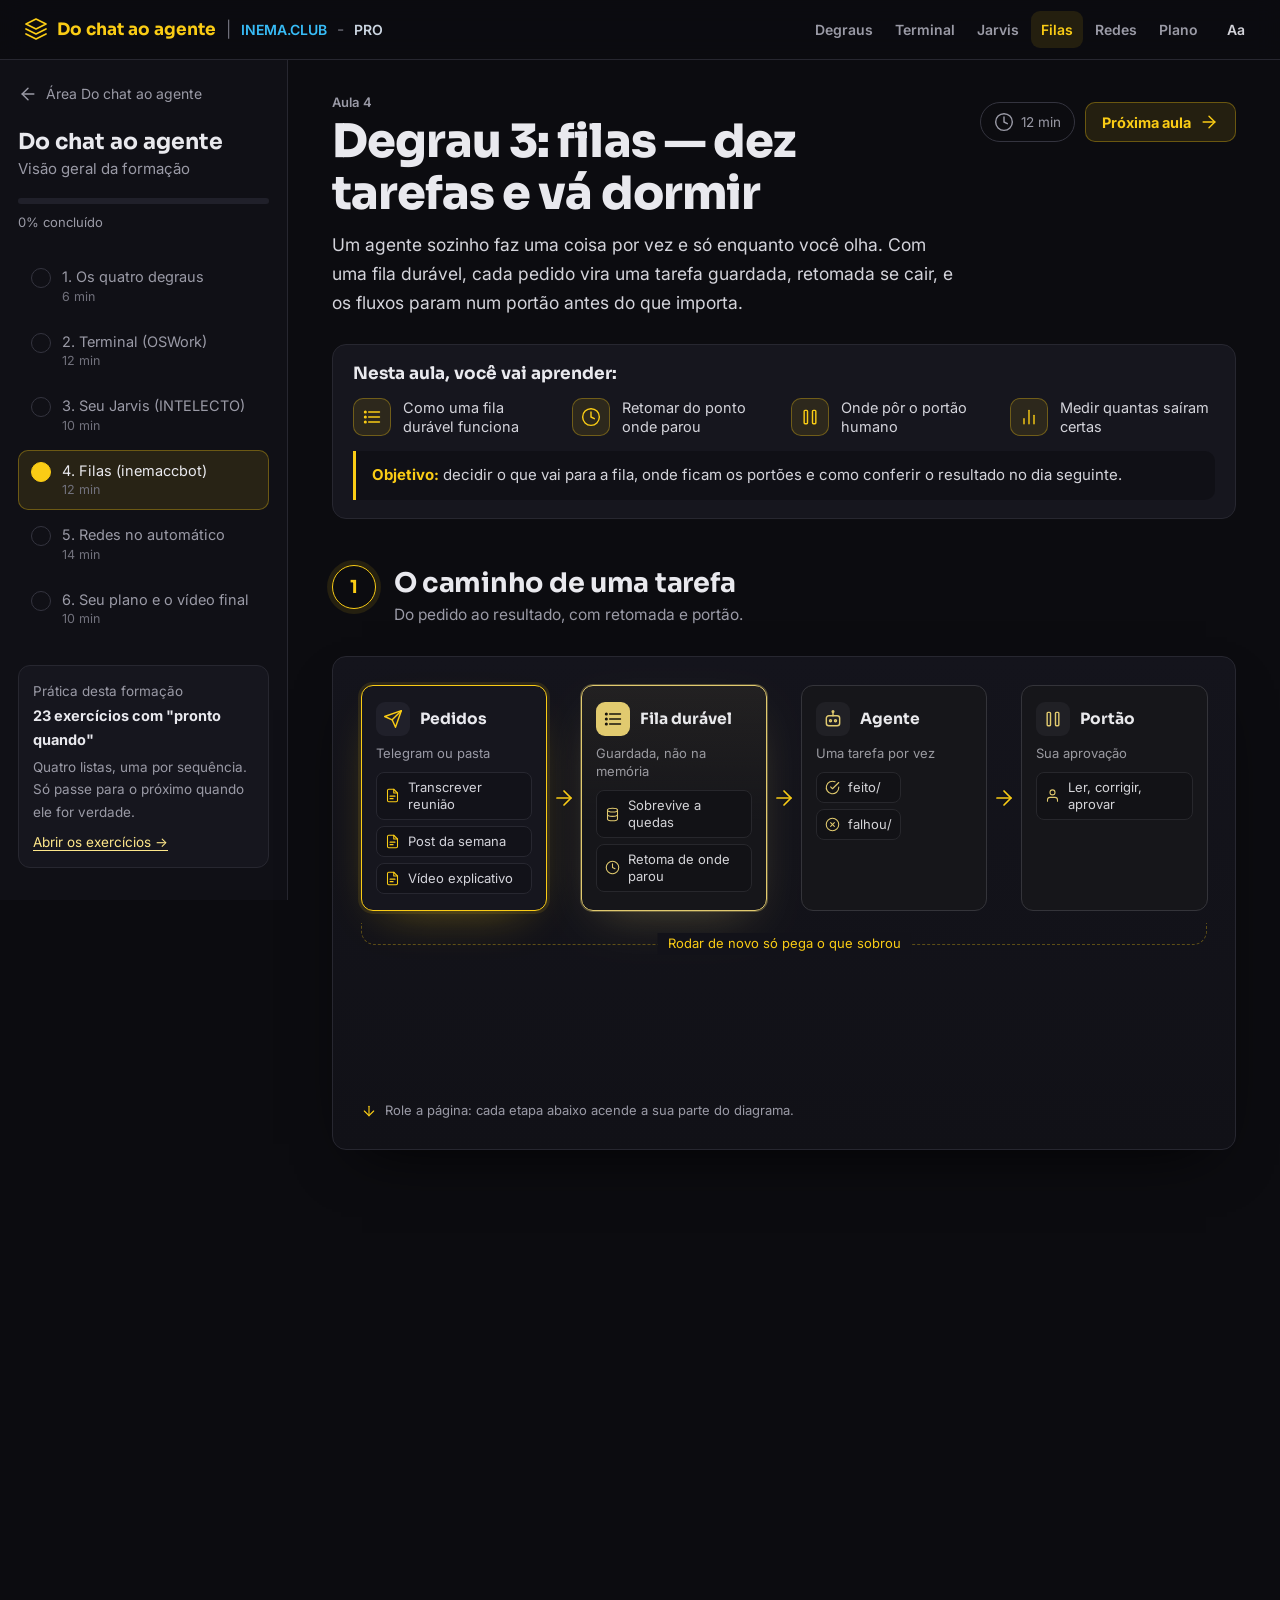
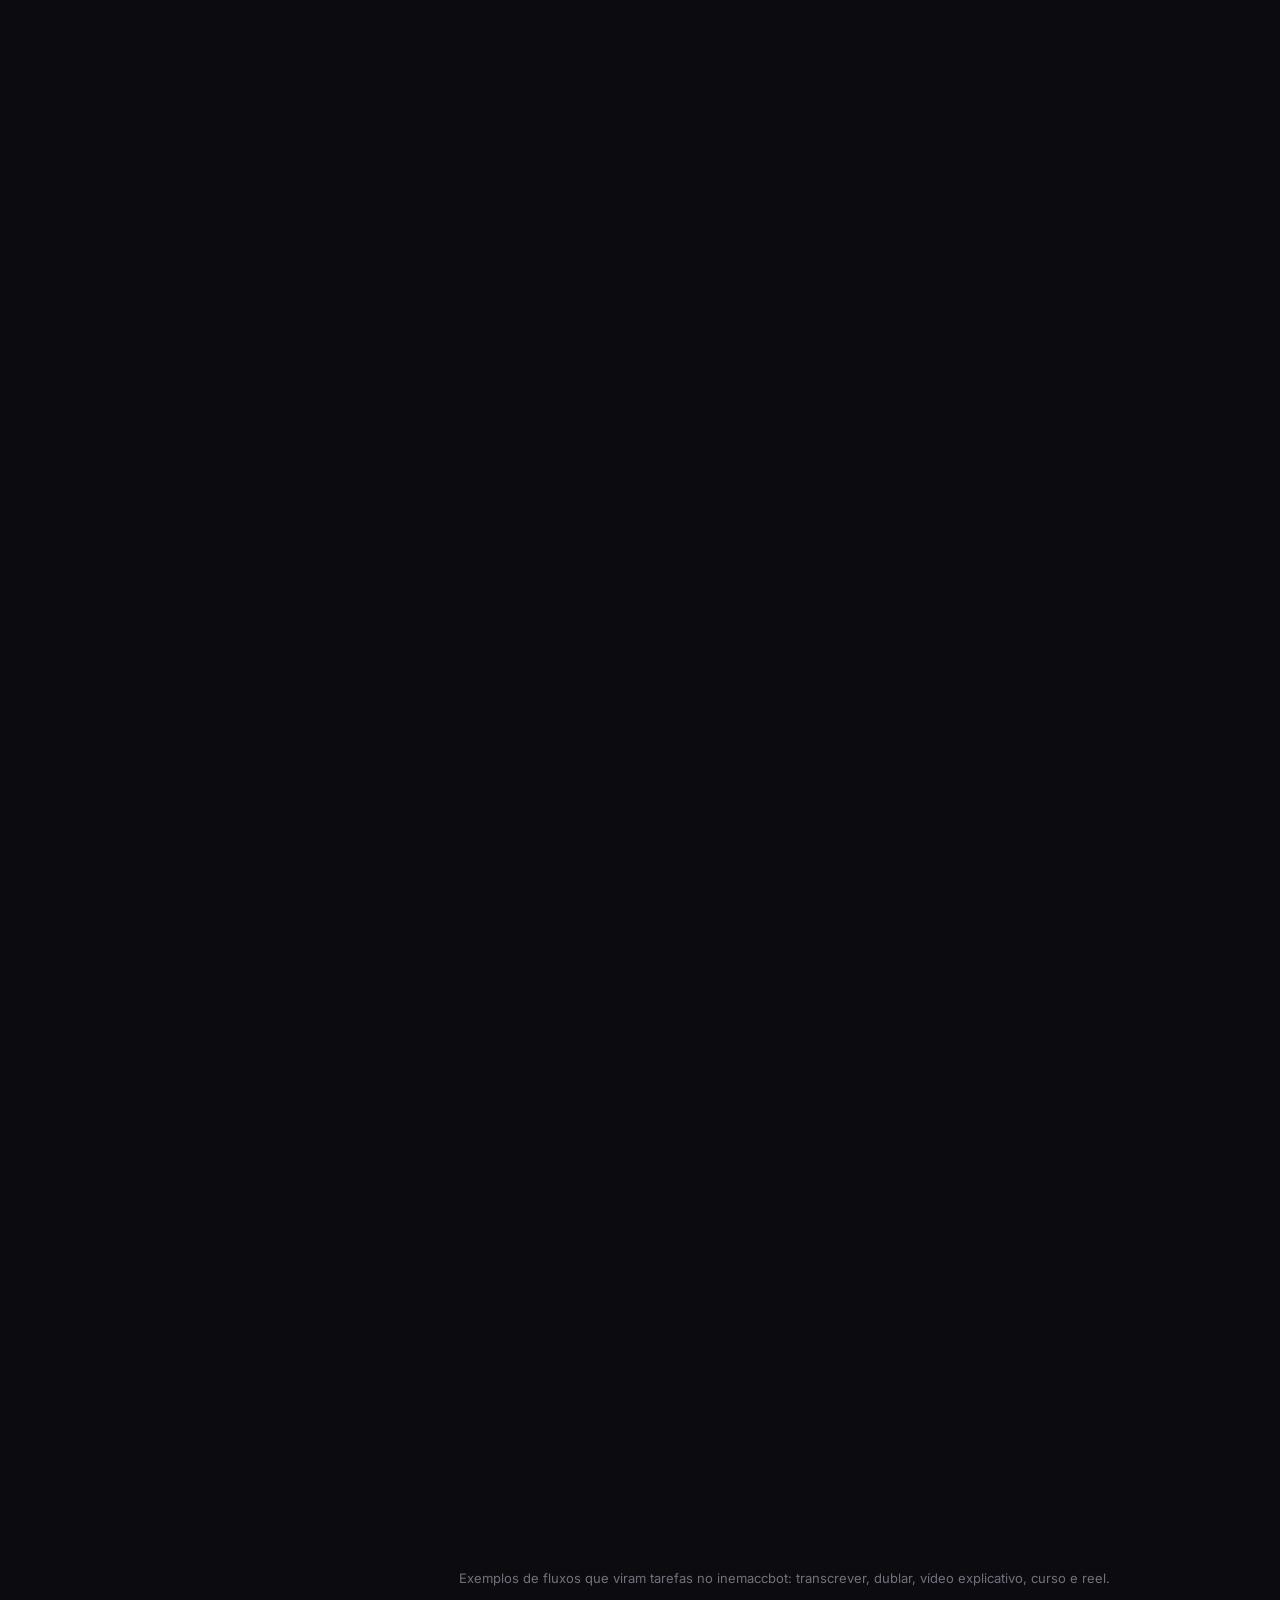
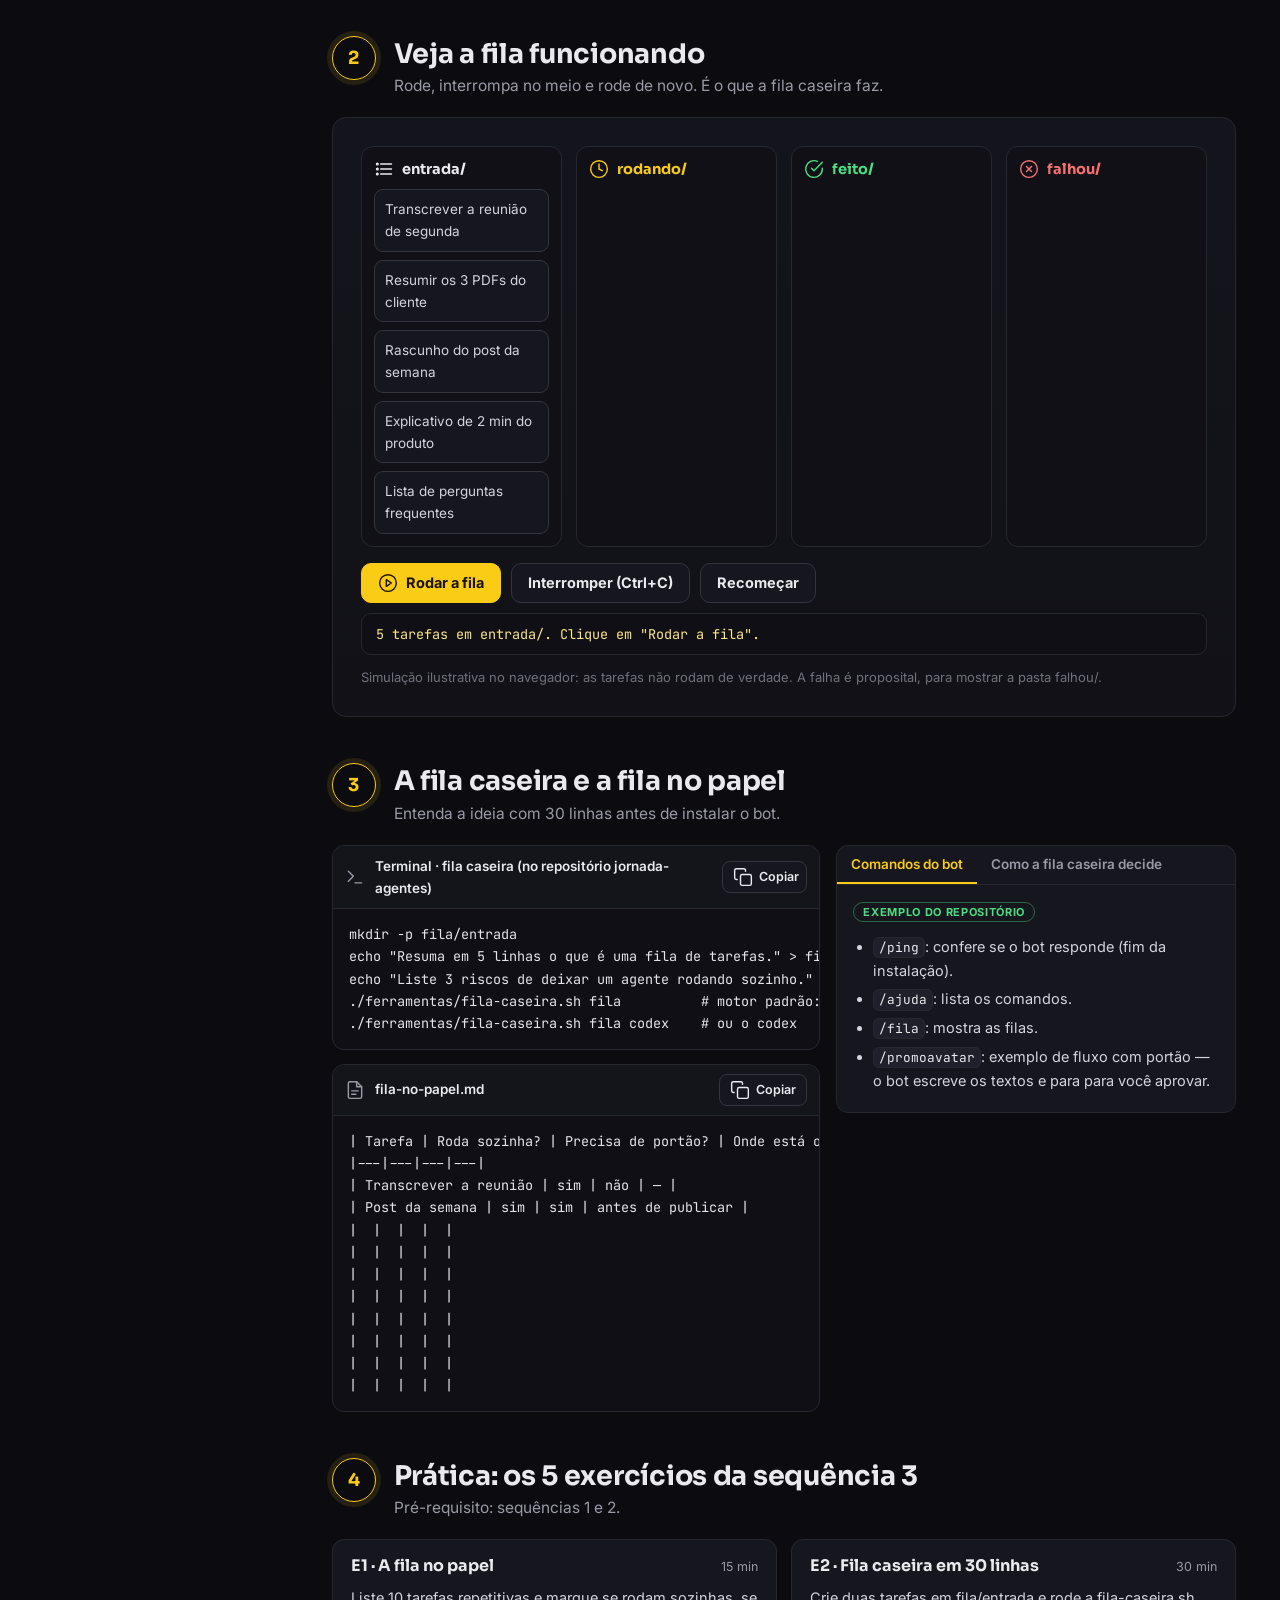
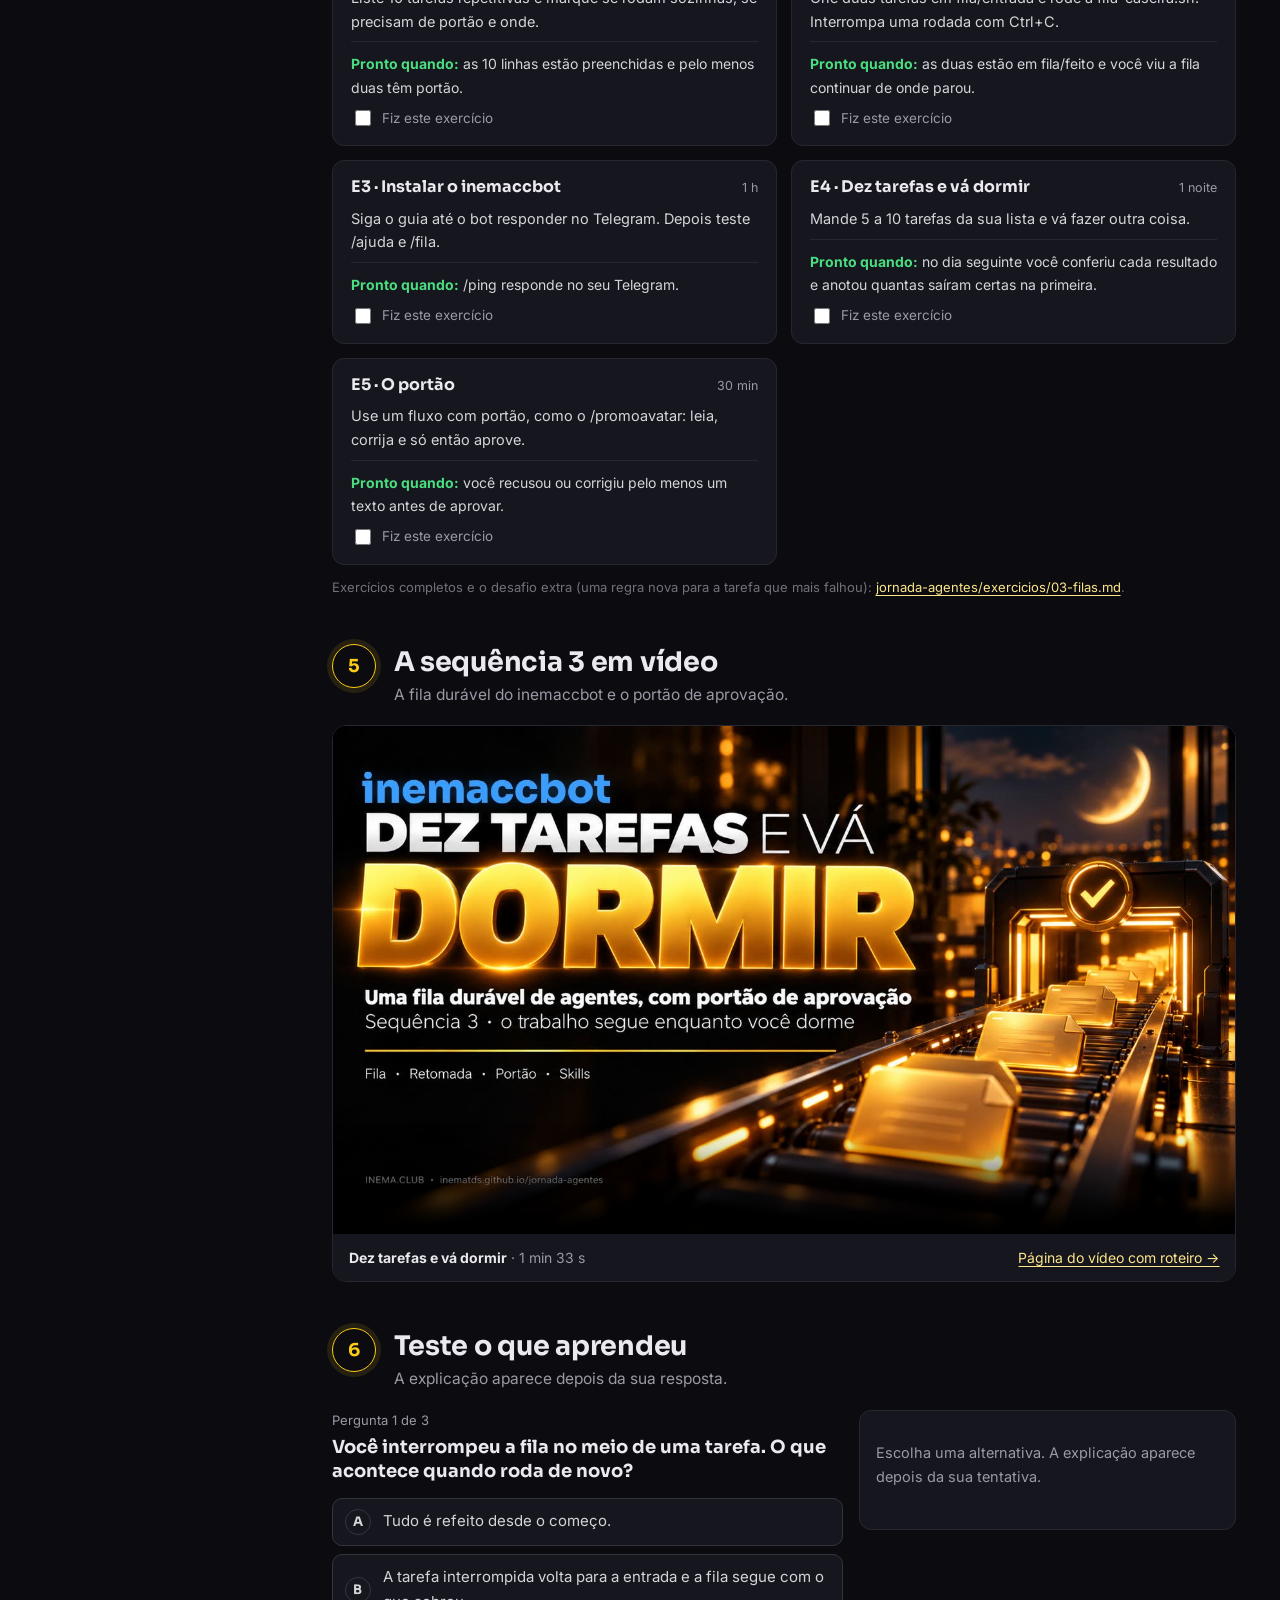
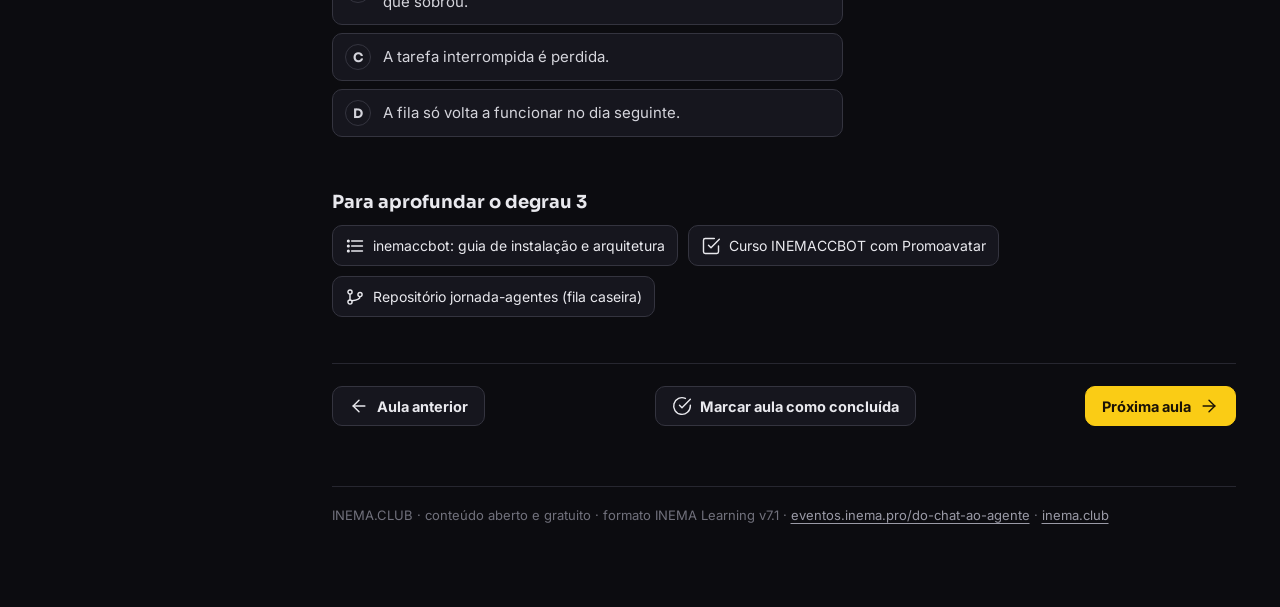
==== commit a0dfc5eb: "rolagem guiada sem nada por trás: no desktop a legenda da etapa fica dentro do painel fixo e troca c" ====
--- a/aulas/filas/index.html
+++ b/aulas/filas/index.html
@@ -15,7 +15,7 @@
 <link href="https://fonts.googleapis.com/css2?family=Inter:wght@400;500;600;700&family=JetBrains+Mono:wght@400;600&family=Sora:wght@600;700;800&display=swap" rel="stylesheet"/>
 <link rel="stylesheet" href="../../assets/v71.css"/>
 <script>try{if(JSON.parse(localStorage.getItem("do-chat-ao-agente-v71:tema"))==="papel")document.documentElement.setAttribute("data-tema","papel")}catch(e){}</script>
-</head><body data-curso="do-chat-ao-agente-v71" data-aula="filas" data-total="6"><a class="skip" href="#conteudo">Pular para o conteúdo</a><header class="topo"><div class="esq"><button type="button" class="menu-btn" aria-expanded="false" aria-controls="lado"><svg class="ico" viewBox="0 0 24 24" aria-hidden="true"><line x1="3" y1="6" x2="21" y2="6"/><line x1="3" y1="12" x2="21" y2="12"/><line x1="3" y1="18" x2="21" y2="18"/></svg><span class="sr">Aulas</span></button><a class="marca" href="../../index.html"><svg class="ico" viewBox="0 0 24 24" aria-hidden="true"><polygon points="12 2 2 7 12 12 22 7 12 2"/><polyline points="2 17 12 22 22 17"/><polyline points="2 12 12 17 22 12"/></svg><span>Do chat ao agente</span></a><span class="sep">|</span><a class="club" href="https://inema.club" target="_blank" rel="noopener">INEMA.CLUB</a><span class="tr">-</span><a class="pro" href="https://inema.pro" target="_blank" rel="noopener">PRO</a></div><nav class="dir" aria-label="Aulas"><a href="../../aulas/visao-geral/index.html" class="tlink" title="Do chat ao agente: os quatro degraus"><span class="curto">A1</span><span class="longo">Degraus</span></a><a href="../../aulas/terminal/index.html" class="tlink" title="Degrau 1: do chat para o terminal (OSWork)"><span class="curto">A2</span><span class="longo">Terminal</span></a><a href="../../aulas/jarvis/index.html" class="tlink" title="Degrau 2: o seu Jarvis com o INTELECTO"><span class="curto">A3</span><span class="longo">Jarvis</span></a><a href="../../aulas/filas/index.html" class="tlink on" aria-current="page" title="Degrau 3: filas — dez tarefas e vá dormir"><span class="curto">A4</span><span class="longo">Filas</span></a><a href="../../aulas/redes/index.html" class="tlink" title="Degrau 4: redes no automático, com fonte na tela"><span class="curto">A5</span><span class="longo">Redes</span></a><a href="../../aulas/plano/index.html" class="tlink" title="Seu plano: um degrau de cada vez"><span class="curto">A6</span><span class="longo">Plano</span></a><div class="aa"><button type="button" class="aa-btn" aria-expanded="false" aria-controls="aparencia" title="Aparência">Aa</button><div class="aa-pop" id="aparencia" hidden><p>Tema</p><div class="aa-seg"><button type="button" data-tema="escuro">Escuro</button><button type="button" data-tema="papel">Papel claro</button></div><p style="margin-top:12px">Tamanho do texto</p><div class="aa-seg"><button type="button" data-escala="0.9">A−</button><button type="button" data-escala="1">A</button><button type="button" data-escala="1.12">A+</button></div></div></div></nav></header><div class="casca"><aside class="lado" id="lado" aria-label="Aulas"><a class="voltar" href="https://eventos.inema.pro/do-chat-ao-agente/"><svg class="ico" viewBox="0 0 24 24" aria-hidden="true"><line x1="19" y1="12" x2="5" y2="12"/><polyline points="12 19 5 12 12 5"/></svg>Área Do chat ao agente</a><p class="curso-nome">Do chat ao agente</p><p class="curso-sub">Visão geral da formação</p><div class="prog" aria-hidden="true"><i></i></div><span class="prog-txt"><span data-pct>0</span>% concluído</span><ol class="lista-aulas"><li><a href="../../aulas/visao-geral/index.html" data-slug="visao-geral" class=""><span class="st" aria-hidden="true"></span><span>1. Os quatro degraus<small>6 min</small></span></a></li><li><a href="../../aulas/terminal/index.html" data-slug="terminal" class=""><span class="st" aria-hidden="true"></span><span>2. Terminal (OSWork)<small>12 min</small></span></a></li><li><a href="../../aulas/jarvis/index.html" data-slug="jarvis" class=""><span class="st" aria-hidden="true"></span><span>3. Seu Jarvis (INTELECTO)<small>10 min</small></span></a></li><li><a href="../../aulas/filas/index.html" data-slug="filas" class="atual" aria-current="page"><span class="st" aria-hidden="true"></span><span>4. Filas (inemaccbot)<small>12 min</small></span></a></li><li><a href="../../aulas/redes/index.html" data-slug="redes" class=""><span class="st" aria-hidden="true"></span><span>5. Redes no automático<small>14 min</small></span></a></li><li><a href="../../aulas/plano/index.html" data-slug="plano" class=""><span class="st" aria-hidden="true"></span><span>6. Seu plano e o vídeo final<small>10 min</small></span></a></li></ol><div class="lado-card">Prática desta formação<b>23 exercícios com "pronto quando"</b>Quatro listas, uma por sequência. Só passe para o próximo quando ele for verdade.<br/><a href="https://inematds.github.io/jornada-agentes/guia/" target="_blank" rel="noopener">Abrir os exercícios →</a></div></aside><main class="principal" id="conteudo"><div class="miolo" data-competencias="desenhar-fila;definir-portao-humano;retomar-tarefa;avaliar-resultado-lote"><div class="aula-topo"><div><p class="kicker">Aula 4</p><h1>Degrau 3: filas — dez tarefas e vá dormir</h1><p class="lead">Um agente sozinho faz uma coisa por vez e só enquanto você olha. Com uma fila durável, cada pedido vira uma tarefa guardada, retomada se cair, e os fluxos param num portão antes do que importa.</p></div><div class="acoes-topo"><span class="pill"><svg class="ico" viewBox="0 0 24 24" aria-hidden="true"><circle cx="12" cy="12" r="10"/><polyline points="12 6 12 12 16 14"/></svg>12 min</span><a class="btn" href="../../aulas/redes/index.html">Próxima aula <svg class="ico" viewBox="0 0 24 24" aria-hidden="true"><line x1="5" y1="12" x2="19" y2="12"/><polyline points="12 5 19 12 12 19"/></svg></a></div></div><div class="nesta"><h2>Nesta aula, você vai aprender:</h2><ul><li><span class="ic"><svg class="ico" viewBox="0 0 24 24" aria-hidden="true"><line x1="8" y1="6" x2="21" y2="6"/><line x1="8" y1="12" x2="21" y2="12"/><line x1="8" y1="18" x2="21" y2="18"/><circle cx="4" cy="6" r="1"/><circle cx="4" cy="12" r="1"/><circle cx="4" cy="18" r="1"/></svg></span>Como uma fila durável funciona</li><li><span class="ic"><svg class="ico" viewBox="0 0 24 24" aria-hidden="true"><circle cx="12" cy="12" r="10"/><polyline points="12 6 12 12 16 14"/></svg></span>Retomar do ponto onde parou</li><li><span class="ic"><svg class="ico" viewBox="0 0 24 24" aria-hidden="true"><rect x="5" y="4" width="4" height="16" rx="1"/><rect x="15" y="4" width="4" height="16" rx="1"/></svg></span>Onde pôr o portão humano</li><li><span class="ic"><svg class="ico" viewBox="0 0 24 24" aria-hidden="true"><line x1="18" y1="20" x2="18" y2="10"/><line x1="12" y1="20" x2="12" y2="4"/><line x1="6" y1="20" x2="6" y2="14"/></svg></span>Medir quantas saíram certas</li></ul><p class="objetivo"><b>Objetivo:</b> decidir o que vai para a fila, onde ficam os portões e como conferir o resultado no dia seguinte.</p></div><section class="secao" id="s1"><div class="sec-cab"><span class="num" aria-hidden="true">1</span><div><h2>O caminho de uma tarefa</h2><p>Do pedido ao resultado, com retomada e portão.</p></div></div><div class="scrolly dg-bloco"><div class="sc-fig"><div class="painel"><div class="dg fluxo"><button type="button" class="dg-no" aria-pressed="false"><span class="cab"><span class="ic"><svg class="ico" viewBox="0 0 24 24" aria-hidden="true"><line x1="22" y1="2" x2="11" y2="13"/><polygon points="22 2 15 22 11 13 2 9 22 2"/></svg></span>Pedidos</span><span class="sub">Telegram ou pasta</span><ul><li><svg class="ico" viewBox="0 0 24 24" aria-hidden="true"><path d="M14 2H6a2 2 0 0 0-2 2v16a2 2 0 0 0 2 2h12a2 2 0 0 0 2-2V8z"/><polyline points="14 2 14 8 20 8"/><line x1="8" y1="13" x2="16" y2="13"/><line x1="8" y1="17" x2="13" y2="17"/></svg>Transcrever reunião</li><li><svg class="ico" viewBox="0 0 24 24" aria-hidden="true"><path d="M14 2H6a2 2 0 0 0-2 2v16a2 2 0 0 0 2 2h12a2 2 0 0 0 2-2V8z"/><polyline points="14 2 14 8 20 8"/><line x1="8" y1="13" x2="16" y2="13"/><line x1="8" y1="17" x2="13" y2="17"/></svg>Post da semana</li><li><svg class="ico" viewBox="0 0 24 24" aria-hidden="true"><path d="M14 2H6a2 2 0 0 0-2 2v16a2 2 0 0 0 2 2h12a2 2 0 0 0 2-2V8z"/><polyline points="14 2 14 8 20 8"/><line x1="8" y1="13" x2="16" y2="13"/><line x1="8" y1="17" x2="13" y2="17"/></svg>Vídeo explicativo</li></ul><template><b>Pedidos.</b> Cada pedido vira uma tarefa: no inemaccbot, uma mensagem no Telegram; na fila caseira, um arquivo .md na pasta entrada/.</template></button><span class="dg-seta" aria-hidden="true"><svg class="ico" viewBox="0 0 24 24" aria-hidden="true"><line x1="5" y1="12" x2="19" y2="12"/><polyline points="12 5 19 12 12 19"/></svg></span><button type="button" class="dg-no forte" aria-pressed="false"><span class="cab"><span class="ic"><svg class="ico" viewBox="0 0 24 24" aria-hidden="true"><line x1="8" y1="6" x2="21" y2="6"/><line x1="8" y1="12" x2="21" y2="12"/><line x1="8" y1="18" x2="21" y2="18"/><circle cx="4" cy="6" r="1"/><circle cx="4" cy="12" r="1"/><circle cx="4" cy="18" r="1"/></svg></span>Fila durável</span><span class="sub">Guardada, não na memória</span><ul><li><svg class="ico" viewBox="0 0 24 24" aria-hidden="true"><ellipse cx="12" cy="5" rx="8" ry="3"/><path d="M4 5v14c0 1.7 3.6 3 8 3s8-1.3 8-3V5"/><path d="M4 12c0 1.7 3.6 3 8 3s8-1.3 8-3"/></svg>Sobrevive a quedas</li><li><svg class="ico" viewBox="0 0 24 24" aria-hidden="true"><circle cx="12" cy="12" r="10"/><polyline points="12 6 12 12 16 14"/></svg>Retoma de onde parou</li></ul><template><b>Fila durável.</b> A tarefa fica guardada. Se o computador desligar ou você interromper, a próxima rodada pega o que sobrou, sem refazer o que já foi feito.</template></button><span class="dg-seta" aria-hidden="true"><svg class="ico" viewBox="0 0 24 24" aria-hidden="true"><line x1="5" y1="12" x2="19" y2="12"/><polyline points="12 5 19 12 12 19"/></svg></span><button type="button" class="dg-no" aria-pressed="false"><span class="cab"><span class="ic"><svg class="ico" viewBox="0 0 24 24" aria-hidden="true"><rect x="4" y="8" width="16" height="12" rx="3"/><path d="M12 4v4"/><circle cx="12" cy="3" r="1"/><circle cx="9" cy="14" r="1.2"/><circle cx="15" cy="14" r="1.2"/></svg></span>Agente</span><span class="sub">Uma tarefa por vez</span><ul><li><svg class="ico" viewBox="0 0 24 24" aria-hidden="true"><path d="M22 11.1V12a10 10 0 1 1-5.9-9.1"/><polyline points="22 4 12 14 9 11"/></svg>feito/</li><li><svg class="ico" viewBox="0 0 24 24" aria-hidden="true"><circle cx="12" cy="12" r="10"/><line x1="15" y1="9" x2="9" y2="15"/><line x1="9" y1="9" x2="15" y2="15"/></svg>falhou/</li></ul><template><b>Agente.</b> O agente executa uma tarefa por vez. Deu certo, a resposta vai para feito; deu erro, vai para falhou, com o motivo, para você olhar.</template></button><span class="dg-seta" aria-hidden="true"><svg class="ico" viewBox="0 0 24 24" aria-hidden="true"><line x1="5" y1="12" x2="19" y2="12"/><polyline points="12 5 19 12 12 19"/></svg></span><button type="button" class="dg-no" aria-pressed="false"><span class="cab"><span class="ic"><svg class="ico" viewBox="0 0 24 24" aria-hidden="true"><rect x="5" y="4" width="4" height="16" rx="1"/><rect x="15" y="4" width="4" height="16" rx="1"/></svg></span>Portão</span><span class="sub">Sua aprovação</span><ul><li><svg class="ico" viewBox="0 0 24 24" aria-hidden="true"><path d="M20 21v-2a4 4 0 0 0-4-4H8a4 4 0 0 0-4 4v2"/><circle cx="12" cy="7" r="4"/></svg>Ler, corrigir, aprovar</li></ul><template><b>Portão.</b> Nos fluxos que importam, o bot escreve e para. Você lê, corrige se precisar e só então aprova. É o momento em que você gerencia, em vez de fazer.</template></button></div><div class="dg-volta" aria-hidden="true"><span>Rodar de novo só pega o que sobrou</span></div><p class="sc-dica"><svg class="ico" viewBox="0 0 24 24" aria-hidden="true"><line x1="5" y1="12" x2="19" y2="12"/><polyline points="12 5 19 12 12 19"/></svg>Role a página: cada etapa abaixo acende a sua parte do diagrama.</p></div></div><ol class="sc-passos"><li class="sc-passo" data-foco="0"><span class="sc-n">1/5</span><h3>Pedidos</h3><p>Cada pedido vira uma tarefa: no inemaccbot, uma mensagem no Telegram; na fila caseira, um arquivo .md na pasta entrada/.</p></li><li class="sc-passo" data-foco="1"><span class="sc-n">2/5</span><h3>Fila durável</h3><p>A tarefa fica guardada. Se o computador desligar ou você interromper, a próxima rodada pega o que sobrou, sem refazer o que já foi feito.</p></li><li class="sc-passo" data-foco="2"><span class="sc-n">3/5</span><h3>Agente</h3><p>O agente executa uma tarefa por vez. Deu certo, a resposta vai para feito; deu erro, vai para falhou, com o motivo, para você olhar.</p></li><li class="sc-passo" data-foco="3"><span class="sc-n">4/5</span><h3>Portão</h3><p>Nos fluxos que importam, o bot escreve e para. Você lê, corrige se precisar e só então aprova. É o momento em que você gerencia, em vez de fazer.</p></li><li class="sc-passo" data-foco="0,1,2,3"><span class="sc-n">5/5</span><h3>Uma noite de fila</h3><p>Você manda as tarefas e vai dormir. A fila guarda, o agente executa uma por vez e para no portão do que importa. De manhã, você olha feito/ e falhou/.</p></li></ol><p class="dg-legenda">Exemplos de fluxos que viram tarefas no inemaccbot: transcrever, dublar, vídeo explicativo, curso e reel.</p></div></section><section class="secao" id="s2"><div class="sec-cab"><span class="num" aria-hidden="true">2</span><div><h2>Veja a fila funcionando</h2><p>Rode, interrompa no meio e rode de novo. É o que a fila caseira faz.</p></div></div><div class="painel simfila" data-tarefas="[&quot;Transcrever a reunião de segunda&quot;, &quot;Resumir os 3 PDFs do cliente&quot;, &quot;Rascunho do post da semana&quot;, &quot;Explicativo de 2 min do produto&quot;, &quot;Lista de perguntas frequentes&quot;]" data-falha="3" data-msg="{&quot;inicio&quot;: &quot;5 tarefas em entrada/. Clique em \&quot;Rodar a fila\&quot;.&quot;, &quot;rodando&quot;: &quot;Rodando: uma tarefa por vez, de entrada/ para rodando/ e depois feito/ ou falhou/.&quot;, &quot;parou&quot;: &quot;Interrompido. A tarefa do meio ficou em rodando/. Rode de novo para ver a retomada.&quot;, &quot;retoma&quot;: &quot;Retomada: o que estava em rodando/ voltou para entrada/. O que já estava em feito/ não é refeito.&quot;, &quot;fim&quot;: &quot;Fila vazia: tudo em feito/.&quot;, &quot;fimfalha&quot;: &quot;Fila vazia. Uma tarefa foi para falhou/ com o motivo: é ela que você olha de manhã.&quot;}"><div class="sim-cols"><div class="col" data-col="entrada"><h3><svg class="ico" viewBox="0 0 24 24" aria-hidden="true"><line x1="8" y1="6" x2="21" y2="6"/><line x1="8" y1="12" x2="21" y2="12"/><line x1="8" y1="18" x2="21" y2="18"/><circle cx="4" cy="6" r="1"/><circle cx="4" cy="12" r="1"/><circle cx="4" cy="18" r="1"/></svg>entrada/</h3><div class="itens"></div></div><div class="col" data-col="rodando"><h3><svg class="ico" viewBox="0 0 24 24" aria-hidden="true"><circle cx="12" cy="12" r="10"/><polyline points="12 6 12 12 16 14"/></svg>rodando/</h3><div class="itens"></div></div><div class="col" data-col="feito"><h3><svg class="ico" viewBox="0 0 24 24" aria-hidden="true"><path d="M22 11.1V12a10 10 0 1 1-5.9-9.1"/><polyline points="22 4 12 14 9 11"/></svg>feito/</h3><div class="itens"></div></div><div class="col" data-col="falhou"><h3><svg class="ico" viewBox="0 0 24 24" aria-hidden="true"><circle cx="12" cy="12" r="10"/><line x1="15" y1="9" x2="9" y2="15"/><line x1="9" y1="9" x2="15" y2="15"/></svg>falhou/</h3><div class="itens"></div></div></div><div class="sim-acoes"><button type="button" class="btn cheio" data-acao="rodar"><svg class="ico" viewBox="0 0 24 24" aria-hidden="true"><circle cx="12" cy="12" r="10"/><polygon points="10 8 16 12 10 16 10 8"/></svg>Rodar a fila</button><button type="button" class="btn neutro" data-acao="parar">Interromper (Ctrl+C)</button><button type="button" class="btn neutro" data-acao="zerar">Recomeçar</button></div><div class="sim-log" aria-live="polite"></div><p class="dg-legenda">Simulação ilustrativa no navegador: as tarefas não rodam de verdade. A falha é proposital, para mostrar a pasta falhou/.</p></div></section><section class="secao" id="s3"><div class="sec-cab"><span class="num" aria-hidden="true">3</span><div><h2>A fila caseira e a fila no papel</h2><p>Entenda a ideia com 30 linhas antes de instalar o bot.</p></div></div><div class="cods"><div><div class="cod"><div class="cod-cab"><svg class="ico" viewBox="0 0 24 24" aria-hidden="true"><polyline points="4 17 10 11 4 5"/><line x1="12" y1="19" x2="20" y2="19"/></svg><b>Terminal · fila caseira (no repositório jornada-agentes)</b><button type="button" class="copiar" data-rot="Copiar" data-ok="Copiado"><svg class="ico" viewBox="0 0 24 24" aria-hidden="true"><rect x="9" y="9" width="13" height="13" rx="2"/><path d="M5 15H4a2 2 0 0 1-2-2V4a2 2 0 0 1 2-2h9a2 2 0 0 1 2 2v1"/></svg><span>Copiar</span></button></div><pre>mkdir -p fila/entrada
+</head><body data-curso="do-chat-ao-agente-v71" data-aula="filas" data-total="6"><a class="skip" href="#conteudo">Pular para o conteúdo</a><header class="topo"><div class="esq"><button type="button" class="menu-btn" aria-expanded="false" aria-controls="lado"><svg class="ico" viewBox="0 0 24 24" aria-hidden="true"><line x1="3" y1="6" x2="21" y2="6"/><line x1="3" y1="12" x2="21" y2="12"/><line x1="3" y1="18" x2="21" y2="18"/></svg><span class="sr">Aulas</span></button><a class="marca" href="../../index.html"><svg class="ico" viewBox="0 0 24 24" aria-hidden="true"><polygon points="12 2 2 7 12 12 22 7 12 2"/><polyline points="2 17 12 22 22 17"/><polyline points="2 12 12 17 22 12"/></svg><span>Do chat ao agente</span></a><span class="sep">|</span><a class="club" href="https://inema.club" target="_blank" rel="noopener">INEMA.CLUB</a><span class="tr">-</span><a class="pro" href="https://inema.pro" target="_blank" rel="noopener">PRO</a></div><nav class="dir" aria-label="Aulas"><a href="../../aulas/visao-geral/index.html" class="tlink" title="Do chat ao agente: os quatro degraus"><span class="curto">A1</span><span class="longo">Degraus</span></a><a href="../../aulas/terminal/index.html" class="tlink" title="Degrau 1: do chat para o terminal (OSWork)"><span class="curto">A2</span><span class="longo">Terminal</span></a><a href="../../aulas/jarvis/index.html" class="tlink" title="Degrau 2: o seu Jarvis com o INTELECTO"><span class="curto">A3</span><span class="longo">Jarvis</span></a><a href="../../aulas/filas/index.html" class="tlink on" aria-current="page" title="Degrau 3: filas — dez tarefas e vá dormir"><span class="curto">A4</span><span class="longo">Filas</span></a><a href="../../aulas/redes/index.html" class="tlink" title="Degrau 4: redes no automático, com fonte na tela"><span class="curto">A5</span><span class="longo">Redes</span></a><a href="../../aulas/plano/index.html" class="tlink" title="Seu plano: um degrau de cada vez"><span class="curto">A6</span><span class="longo">Plano</span></a><div class="aa"><button type="button" class="aa-btn" aria-expanded="false" aria-controls="aparencia" title="Aparência">Aa</button><div class="aa-pop" id="aparencia" hidden><p>Tema</p><div class="aa-seg"><button type="button" data-tema="escuro">Escuro</button><button type="button" data-tema="papel">Papel claro</button></div><p style="margin-top:12px">Tamanho do texto</p><div class="aa-seg"><button type="button" data-escala="0.9">A−</button><button type="button" data-escala="1">A</button><button type="button" data-escala="1.12">A+</button></div></div></div></nav></header><div class="casca"><aside class="lado" id="lado" aria-label="Aulas"><a class="voltar" href="https://eventos.inema.pro/do-chat-ao-agente/"><svg class="ico" viewBox="0 0 24 24" aria-hidden="true"><line x1="19" y1="12" x2="5" y2="12"/><polyline points="12 19 5 12 12 5"/></svg>Área Do chat ao agente</a><p class="curso-nome">Do chat ao agente</p><p class="curso-sub">Visão geral da formação</p><div class="prog" aria-hidden="true"><i></i></div><span class="prog-txt"><span data-pct>0</span>% concluído</span><ol class="lista-aulas"><li><a href="../../aulas/visao-geral/index.html" data-slug="visao-geral" class=""><span class="st" aria-hidden="true"></span><span>1. Os quatro degraus<small>6 min</small></span></a></li><li><a href="../../aulas/terminal/index.html" data-slug="terminal" class=""><span class="st" aria-hidden="true"></span><span>2. Terminal (OSWork)<small>12 min</small></span></a></li><li><a href="../../aulas/jarvis/index.html" data-slug="jarvis" class=""><span class="st" aria-hidden="true"></span><span>3. Seu Jarvis (INTELECTO)<small>10 min</small></span></a></li><li><a href="../../aulas/filas/index.html" data-slug="filas" class="atual" aria-current="page"><span class="st" aria-hidden="true"></span><span>4. Filas (inemaccbot)<small>12 min</small></span></a></li><li><a href="../../aulas/redes/index.html" data-slug="redes" class=""><span class="st" aria-hidden="true"></span><span>5. Redes no automático<small>14 min</small></span></a></li><li><a href="../../aulas/plano/index.html" data-slug="plano" class=""><span class="st" aria-hidden="true"></span><span>6. Seu plano e o vídeo final<small>10 min</small></span></a></li></ol><div class="lado-card">Prática desta formação<b>23 exercícios com "pronto quando"</b>Quatro listas, uma por sequência. Só passe para o próximo quando ele for verdade.<br/><a href="https://inematds.github.io/jornada-agentes/guia/" target="_blank" rel="noopener">Abrir os exercícios →</a></div></aside><main class="principal" id="conteudo"><div class="miolo" data-competencias="desenhar-fila;definir-portao-humano;retomar-tarefa;avaliar-resultado-lote"><div class="aula-topo"><div><p class="kicker">Aula 4</p><h1>Degrau 3: filas — dez tarefas e vá dormir</h1><p class="lead">Um agente sozinho faz uma coisa por vez e só enquanto você olha. Com uma fila durável, cada pedido vira uma tarefa guardada, retomada se cair, e os fluxos param num portão antes do que importa.</p></div><div class="acoes-topo"><span class="pill"><svg class="ico" viewBox="0 0 24 24" aria-hidden="true"><circle cx="12" cy="12" r="10"/><polyline points="12 6 12 12 16 14"/></svg>12 min</span><a class="btn" href="../../aulas/redes/index.html">Próxima aula <svg class="ico" viewBox="0 0 24 24" aria-hidden="true"><line x1="5" y1="12" x2="19" y2="12"/><polyline points="12 5 19 12 12 19"/></svg></a></div></div><div class="nesta"><h2>Nesta aula, você vai aprender:</h2><ul><li><span class="ic"><svg class="ico" viewBox="0 0 24 24" aria-hidden="true"><line x1="8" y1="6" x2="21" y2="6"/><line x1="8" y1="12" x2="21" y2="12"/><line x1="8" y1="18" x2="21" y2="18"/><circle cx="4" cy="6" r="1"/><circle cx="4" cy="12" r="1"/><circle cx="4" cy="18" r="1"/></svg></span>Como uma fila durável funciona</li><li><span class="ic"><svg class="ico" viewBox="0 0 24 24" aria-hidden="true"><circle cx="12" cy="12" r="10"/><polyline points="12 6 12 12 16 14"/></svg></span>Retomar do ponto onde parou</li><li><span class="ic"><svg class="ico" viewBox="0 0 24 24" aria-hidden="true"><rect x="5" y="4" width="4" height="16" rx="1"/><rect x="15" y="4" width="4" height="16" rx="1"/></svg></span>Onde pôr o portão humano</li><li><span class="ic"><svg class="ico" viewBox="0 0 24 24" aria-hidden="true"><line x1="18" y1="20" x2="18" y2="10"/><line x1="12" y1="20" x2="12" y2="4"/><line x1="6" y1="20" x2="6" y2="14"/></svg></span>Medir quantas saíram certas</li></ul><p class="objetivo"><b>Objetivo:</b> decidir o que vai para a fila, onde ficam os portões e como conferir o resultado no dia seguinte.</p></div><section class="secao" id="s1"><div class="sec-cab"><span class="num" aria-hidden="true">1</span><div><h2>O caminho de uma tarefa</h2><p>Do pedido ao resultado, com retomada e portão.</p></div></div><div class="scrolly dg-bloco"><div class="sc-fig"><div class="painel"><div class="dg fluxo"><button type="button" class="dg-no" aria-pressed="false"><span class="cab"><span class="ic"><svg class="ico" viewBox="0 0 24 24" aria-hidden="true"><line x1="22" y1="2" x2="11" y2="13"/><polygon points="22 2 15 22 11 13 2 9 22 2"/></svg></span>Pedidos</span><span class="sub">Telegram ou pasta</span><ul><li><svg class="ico" viewBox="0 0 24 24" aria-hidden="true"><path d="M14 2H6a2 2 0 0 0-2 2v16a2 2 0 0 0 2 2h12a2 2 0 0 0 2-2V8z"/><polyline points="14 2 14 8 20 8"/><line x1="8" y1="13" x2="16" y2="13"/><line x1="8" y1="17" x2="13" y2="17"/></svg>Transcrever reunião</li><li><svg class="ico" viewBox="0 0 24 24" aria-hidden="true"><path d="M14 2H6a2 2 0 0 0-2 2v16a2 2 0 0 0 2 2h12a2 2 0 0 0 2-2V8z"/><polyline points="14 2 14 8 20 8"/><line x1="8" y1="13" x2="16" y2="13"/><line x1="8" y1="17" x2="13" y2="17"/></svg>Post da semana</li><li><svg class="ico" viewBox="0 0 24 24" aria-hidden="true"><path d="M14 2H6a2 2 0 0 0-2 2v16a2 2 0 0 0 2 2h12a2 2 0 0 0 2-2V8z"/><polyline points="14 2 14 8 20 8"/><line x1="8" y1="13" x2="16" y2="13"/><line x1="8" y1="17" x2="13" y2="17"/></svg>Vídeo explicativo</li></ul><template><b>Pedidos.</b> Cada pedido vira uma tarefa: no inemaccbot, uma mensagem no Telegram; na fila caseira, um arquivo .md na pasta entrada/.</template></button><span class="dg-seta" aria-hidden="true"><svg class="ico" viewBox="0 0 24 24" aria-hidden="true"><line x1="5" y1="12" x2="19" y2="12"/><polyline points="12 5 19 12 12 19"/></svg></span><button type="button" class="dg-no forte" aria-pressed="false"><span class="cab"><span class="ic"><svg class="ico" viewBox="0 0 24 24" aria-hidden="true"><line x1="8" y1="6" x2="21" y2="6"/><line x1="8" y1="12" x2="21" y2="12"/><line x1="8" y1="18" x2="21" y2="18"/><circle cx="4" cy="6" r="1"/><circle cx="4" cy="12" r="1"/><circle cx="4" cy="18" r="1"/></svg></span>Fila durável</span><span class="sub">Guardada, não na memória</span><ul><li><svg class="ico" viewBox="0 0 24 24" aria-hidden="true"><ellipse cx="12" cy="5" rx="8" ry="3"/><path d="M4 5v14c0 1.7 3.6 3 8 3s8-1.3 8-3V5"/><path d="M4 12c0 1.7 3.6 3 8 3s8-1.3 8-3"/></svg>Sobrevive a quedas</li><li><svg class="ico" viewBox="0 0 24 24" aria-hidden="true"><circle cx="12" cy="12" r="10"/><polyline points="12 6 12 12 16 14"/></svg>Retoma de onde parou</li></ul><template><b>Fila durável.</b> A tarefa fica guardada. Se o computador desligar ou você interromper, a próxima rodada pega o que sobrou, sem refazer o que já foi feito.</template></button><span class="dg-seta" aria-hidden="true"><svg class="ico" viewBox="0 0 24 24" aria-hidden="true"><line x1="5" y1="12" x2="19" y2="12"/><polyline points="12 5 19 12 12 19"/></svg></span><button type="button" class="dg-no" aria-pressed="false"><span class="cab"><span class="ic"><svg class="ico" viewBox="0 0 24 24" aria-hidden="true"><rect x="4" y="8" width="16" height="12" rx="3"/><path d="M12 4v4"/><circle cx="12" cy="3" r="1"/><circle cx="9" cy="14" r="1.2"/><circle cx="15" cy="14" r="1.2"/></svg></span>Agente</span><span class="sub">Uma tarefa por vez</span><ul><li><svg class="ico" viewBox="0 0 24 24" aria-hidden="true"><path d="M22 11.1V12a10 10 0 1 1-5.9-9.1"/><polyline points="22 4 12 14 9 11"/></svg>feito/</li><li><svg class="ico" viewBox="0 0 24 24" aria-hidden="true"><circle cx="12" cy="12" r="10"/><line x1="15" y1="9" x2="9" y2="15"/><line x1="9" y1="9" x2="15" y2="15"/></svg>falhou/</li></ul><template><b>Agente.</b> O agente executa uma tarefa por vez. Deu certo, a resposta vai para feito; deu erro, vai para falhou, com o motivo, para você olhar.</template></button><span class="dg-seta" aria-hidden="true"><svg class="ico" viewBox="0 0 24 24" aria-hidden="true"><line x1="5" y1="12" x2="19" y2="12"/><polyline points="12 5 19 12 12 19"/></svg></span><button type="button" class="dg-no" aria-pressed="false"><span class="cab"><span class="ic"><svg class="ico" viewBox="0 0 24 24" aria-hidden="true"><rect x="5" y="4" width="4" height="16" rx="1"/><rect x="15" y="4" width="4" height="16" rx="1"/></svg></span>Portão</span><span class="sub">Sua aprovação</span><ul><li><svg class="ico" viewBox="0 0 24 24" aria-hidden="true"><path d="M20 21v-2a4 4 0 0 0-4-4H8a4 4 0 0 0-4 4v2"/><circle cx="12" cy="7" r="4"/></svg>Ler, corrigir, aprovar</li></ul><template><b>Portão.</b> Nos fluxos que importam, o bot escreve e para. Você lê, corrige se precisar e só então aprova. É o momento em que você gerencia, em vez de fazer.</template></button></div><div class="dg-volta" aria-hidden="true"><span>Rodar de novo só pega o que sobrou</span></div><div class="sc-cap" aria-hidden="true"><span class="sc-n">1/5</span><h3>Pedidos</h3><p>Cada pedido vira uma tarefa: no inemaccbot, uma mensagem no Telegram; na fila caseira, um arquivo .md na pasta entrada/.</p></div><p class="sc-dica"><svg class="ico" viewBox="0 0 24 24" aria-hidden="true"><line x1="5" y1="12" x2="19" y2="12"/><polyline points="12 5 19 12 12 19"/></svg>Role a página: cada etapa abaixo acende a sua parte do diagrama.</p></div></div><ol class="sc-passos"><li class="sc-passo" data-foco="0"><span class="sc-n">1/5</span><h3>Pedidos</h3><p>Cada pedido vira uma tarefa: no inemaccbot, uma mensagem no Telegram; na fila caseira, um arquivo .md na pasta entrada/.</p></li><li class="sc-passo" data-foco="1"><span class="sc-n">2/5</span><h3>Fila durável</h3><p>A tarefa fica guardada. Se o computador desligar ou você interromper, a próxima rodada pega o que sobrou, sem refazer o que já foi feito.</p></li><li class="sc-passo" data-foco="2"><span class="sc-n">3/5</span><h3>Agente</h3><p>O agente executa uma tarefa por vez. Deu certo, a resposta vai para feito; deu erro, vai para falhou, com o motivo, para você olhar.</p></li><li class="sc-passo" data-foco="3"><span class="sc-n">4/5</span><h3>Portão</h3><p>Nos fluxos que importam, o bot escreve e para. Você lê, corrige se precisar e só então aprova. É o momento em que você gerencia, em vez de fazer.</p></li><li class="sc-passo" data-foco="0,1,2,3"><span class="sc-n">5/5</span><h3>Uma noite de fila</h3><p>Você manda as tarefas e vai dormir. A fila guarda, o agente executa uma por vez e para no portão do que importa. De manhã, você olha feito/ e falhou/.</p></li></ol><p class="dg-legenda">Exemplos de fluxos que viram tarefas no inemaccbot: transcrever, dublar, vídeo explicativo, curso e reel.</p></div></section><section class="secao" id="s2"><div class="sec-cab"><span class="num" aria-hidden="true">2</span><div><h2>Veja a fila funcionando</h2><p>Rode, interrompa no meio e rode de novo. É o que a fila caseira faz.</p></div></div><div class="painel simfila" data-tarefas="[&quot;Transcrever a reunião de segunda&quot;, &quot;Resumir os 3 PDFs do cliente&quot;, &quot;Rascunho do post da semana&quot;, &quot;Explicativo de 2 min do produto&quot;, &quot;Lista de perguntas frequentes&quot;]" data-falha="3" data-msg="{&quot;inicio&quot;: &quot;5 tarefas em entrada/. Clique em \&quot;Rodar a fila\&quot;.&quot;, &quot;rodando&quot;: &quot;Rodando: uma tarefa por vez, de entrada/ para rodando/ e depois feito/ ou falhou/.&quot;, &quot;parou&quot;: &quot;Interrompido. A tarefa do meio ficou em rodando/. Rode de novo para ver a retomada.&quot;, &quot;retoma&quot;: &quot;Retomada: o que estava em rodando/ voltou para entrada/. O que já estava em feito/ não é refeito.&quot;, &quot;fim&quot;: &quot;Fila vazia: tudo em feito/.&quot;, &quot;fimfalha&quot;: &quot;Fila vazia. Uma tarefa foi para falhou/ com o motivo: é ela que você olha de manhã.&quot;}"><div class="sim-cols"><div class="col" data-col="entrada"><h3><svg class="ico" viewBox="0 0 24 24" aria-hidden="true"><line x1="8" y1="6" x2="21" y2="6"/><line x1="8" y1="12" x2="21" y2="12"/><line x1="8" y1="18" x2="21" y2="18"/><circle cx="4" cy="6" r="1"/><circle cx="4" cy="12" r="1"/><circle cx="4" cy="18" r="1"/></svg>entrada/</h3><div class="itens"></div></div><div class="col" data-col="rodando"><h3><svg class="ico" viewBox="0 0 24 24" aria-hidden="true"><circle cx="12" cy="12" r="10"/><polyline points="12 6 12 12 16 14"/></svg>rodando/</h3><div class="itens"></div></div><div class="col" data-col="feito"><h3><svg class="ico" viewBox="0 0 24 24" aria-hidden="true"><path d="M22 11.1V12a10 10 0 1 1-5.9-9.1"/><polyline points="22 4 12 14 9 11"/></svg>feito/</h3><div class="itens"></div></div><div class="col" data-col="falhou"><h3><svg class="ico" viewBox="0 0 24 24" aria-hidden="true"><circle cx="12" cy="12" r="10"/><line x1="15" y1="9" x2="9" y2="15"/><line x1="9" y1="9" x2="15" y2="15"/></svg>falhou/</h3><div class="itens"></div></div></div><div class="sim-acoes"><button type="button" class="btn cheio" data-acao="rodar"><svg class="ico" viewBox="0 0 24 24" aria-hidden="true"><circle cx="12" cy="12" r="10"/><polygon points="10 8 16 12 10 16 10 8"/></svg>Rodar a fila</button><button type="button" class="btn neutro" data-acao="parar">Interromper (Ctrl+C)</button><button type="button" class="btn neutro" data-acao="zerar">Recomeçar</button></div><div class="sim-log" aria-live="polite"></div><p class="dg-legenda">Simulação ilustrativa no navegador: as tarefas não rodam de verdade. A falha é proposital, para mostrar a pasta falhou/.</p></div></section><section class="secao" id="s3"><div class="sec-cab"><span class="num" aria-hidden="true">3</span><div><h2>A fila caseira e a fila no papel</h2><p>Entenda a ideia com 30 linhas antes de instalar o bot.</p></div></div><div class="cods"><div><div class="cod"><div class="cod-cab"><svg class="ico" viewBox="0 0 24 24" aria-hidden="true"><polyline points="4 17 10 11 4 5"/><line x1="12" y1="19" x2="20" y2="19"/></svg><b>Terminal · fila caseira (no repositório jornada-agentes)</b><button type="button" class="copiar" data-rot="Copiar" data-ok="Copiado"><svg class="ico" viewBox="0 0 24 24" aria-hidden="true"><rect x="9" y="9" width="13" height="13" rx="2"/><path d="M5 15H4a2 2 0 0 1-2-2V4a2 2 0 0 1 2-2h9a2 2 0 0 1 2 2v1"/></svg><span>Copiar</span></button></div><pre>mkdir -p fila/entrada
 echo &quot;Resuma em 5 linhas o que é uma fila de tarefas.&quot; &gt; fila/entrada/01.md
 echo &quot;Liste 3 riscos de deixar um agente rodando sozinho.&quot; &gt; fila/entrada/02.md
 ./ferramentas/fila-caseira.sh fila          # motor padrão: claude
--- a/assets/v71.css
+++ b/assets/v71.css
@@ -322,7 +322,7 @@
 
 /* rolagem guiada: o infográfico fica fixo no alto e cada etapa acende os blocos dela */
 .scrolly{position:relative}
-.sc-fig{position:sticky;top:calc(var(--top) + 10px);z-index:5;padding-bottom:6px;background:linear-gradient(var(--bg) 92%,transparent)}
+.sc-fig{position:sticky;top:var(--top);z-index:5;padding:10px 0 8px;background:var(--bg)}
 .sc-fig.solto{position:relative;top:auto}
 .sc-fig .painel{box-shadow:0 24px 60px -30px var(--sombra)}
 .sc-dica{margin:12px 0 0;display:flex;gap:8px;align-items:center;font-size:13px;color:var(--mut)}
@@ -388,3 +388,15 @@
 @media (max-width:1280px){.mp-sub{display:none}.mp-dep small{display:none}.mp-dep{width:26px}}
 @media (min-width:901px) and (max-width:1200px){.mapa-f{display:grid;grid-template-columns:repeat(2,minmax(0,1fr));gap:12px}.mp-dep{display:none}}
 .mp-exs,.mp-exs li,.mp-ex{min-width:0;max-width:100%}
+
+/* legenda da etapa dentro do painel: no desktop o texto não passa por trás do diagrama */
+.sc-cap{margin-top:16px;border-top:1px solid var(--line);padding-top:14px;min-height:118px;transition:opacity .25s}
+.sc-cap.troca{opacity:0}
+.sc-cap h3{margin:4px 0 6px;font:700 19px/1.3 var(--sora)}
+.sc-cap p{margin:0;max-width:78ch;color:var(--txt2);font-size:15.5px}
+.sc-cap .pq{color:var(--ok);font-weight:700}
+.scrolly.fixo .sc-passos{margin:0;padding:0;max-width:none}
+.scrolly.fixo .sc-passo{height:48vh;margin:0;padding:0;border:0;background:none;opacity:0;pointer-events:none;transform:none}
+.scrolly.fixo .sc-passo:last-child{height:30vh}
+.scrolly:not(.fixo) .sc-cap{display:none}
+.scrolly.fixo .mp-det{display:none}
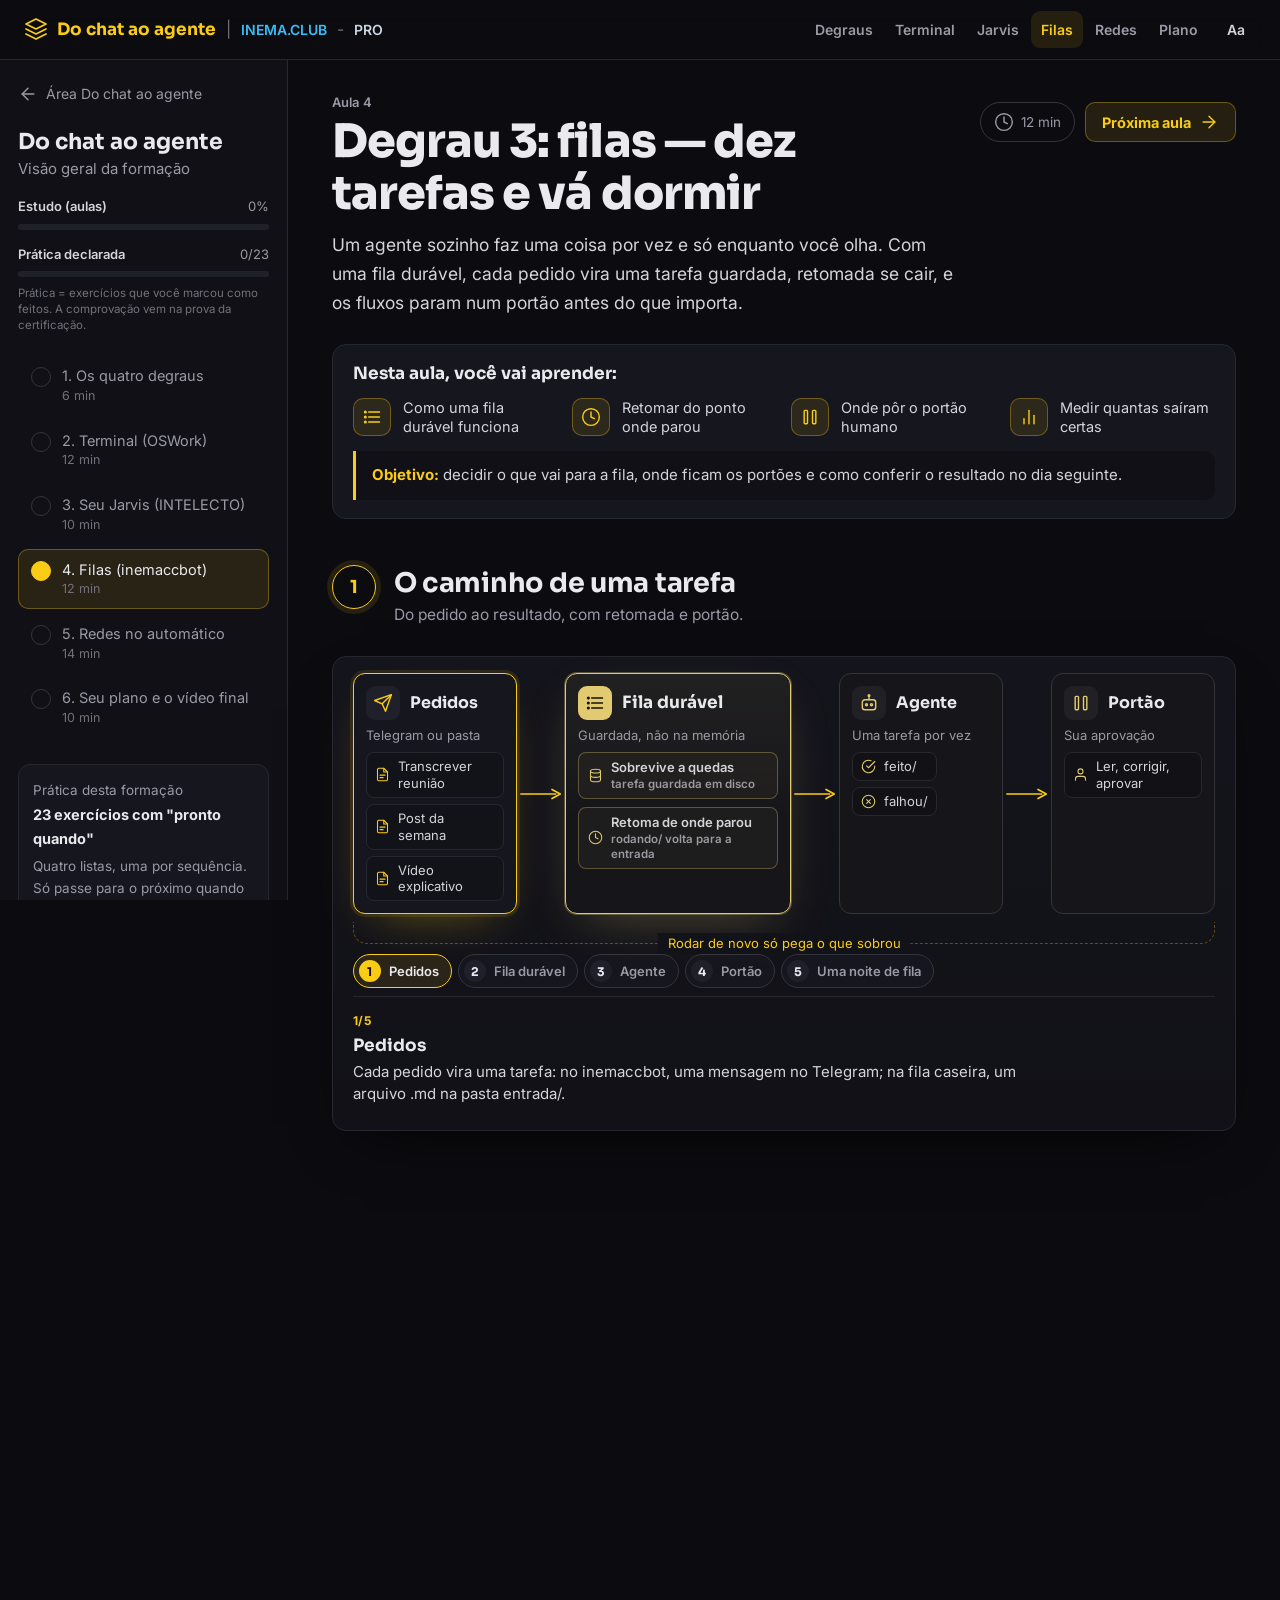
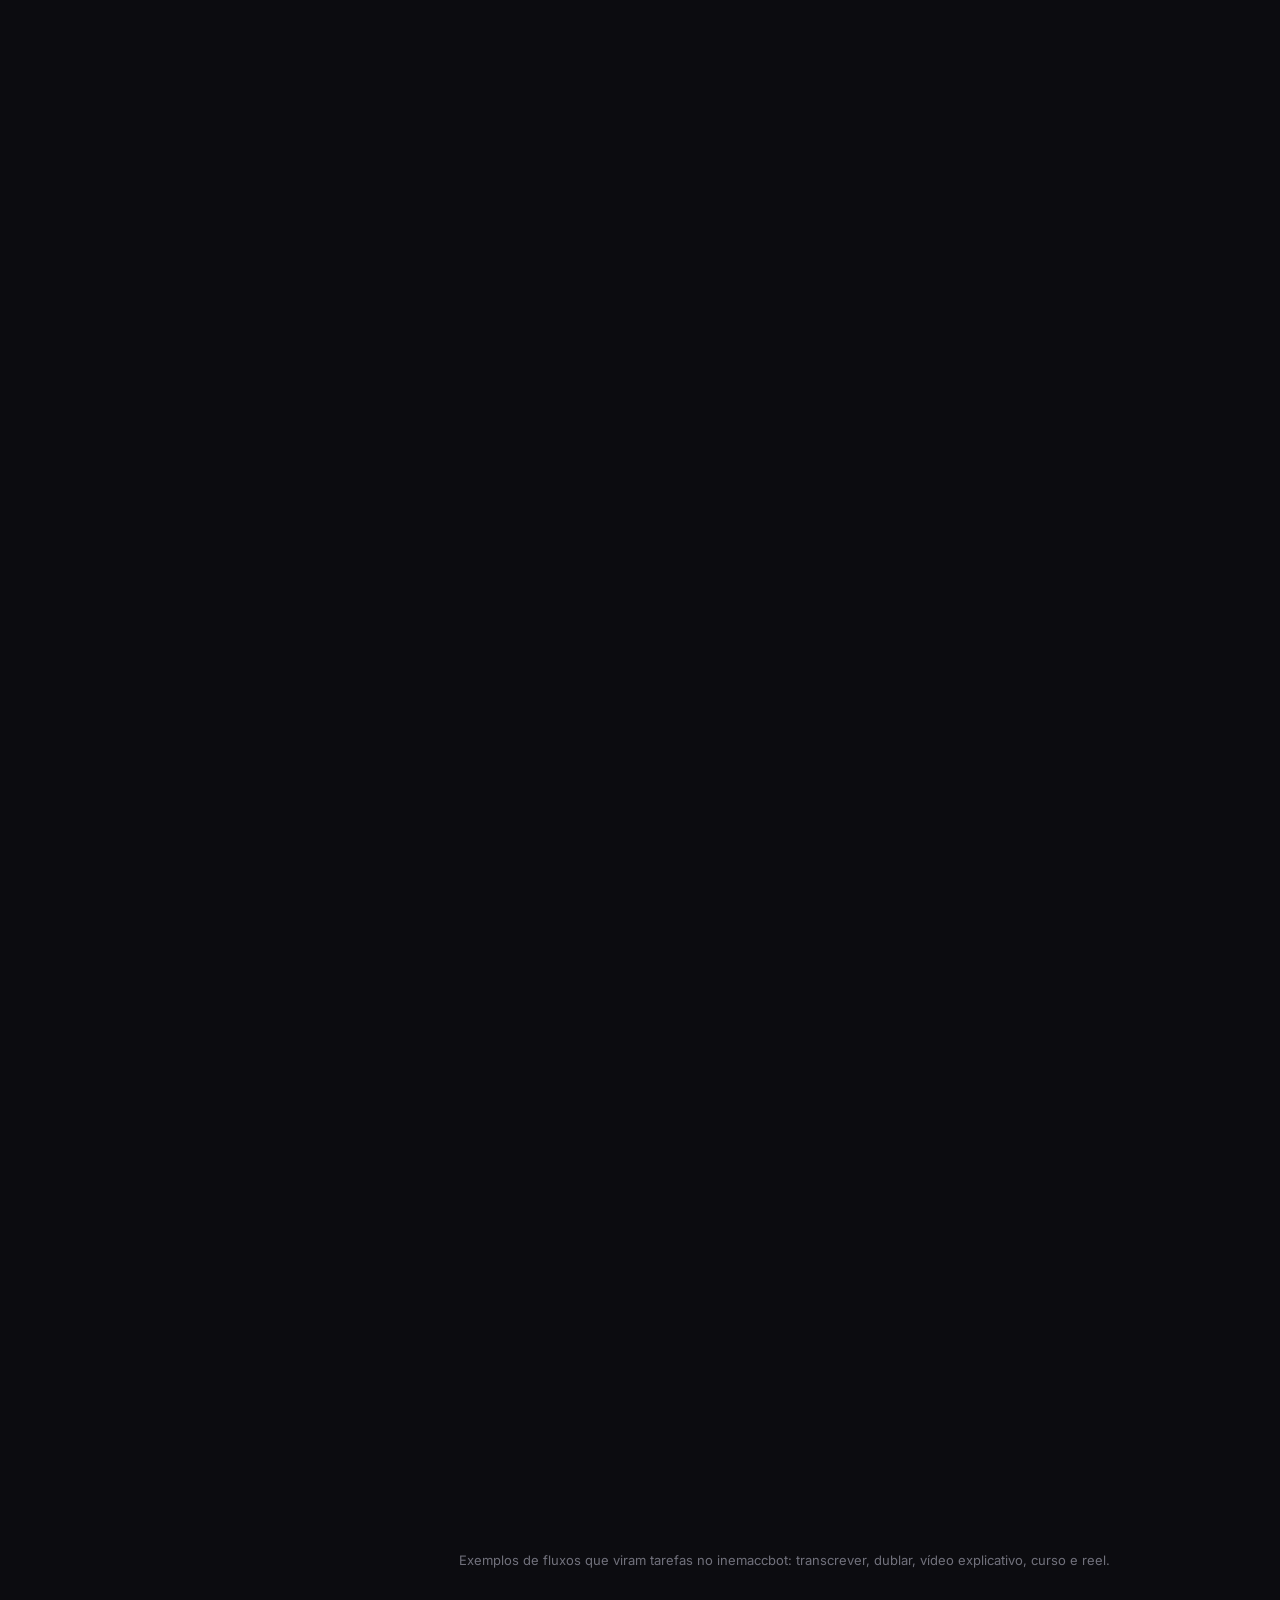
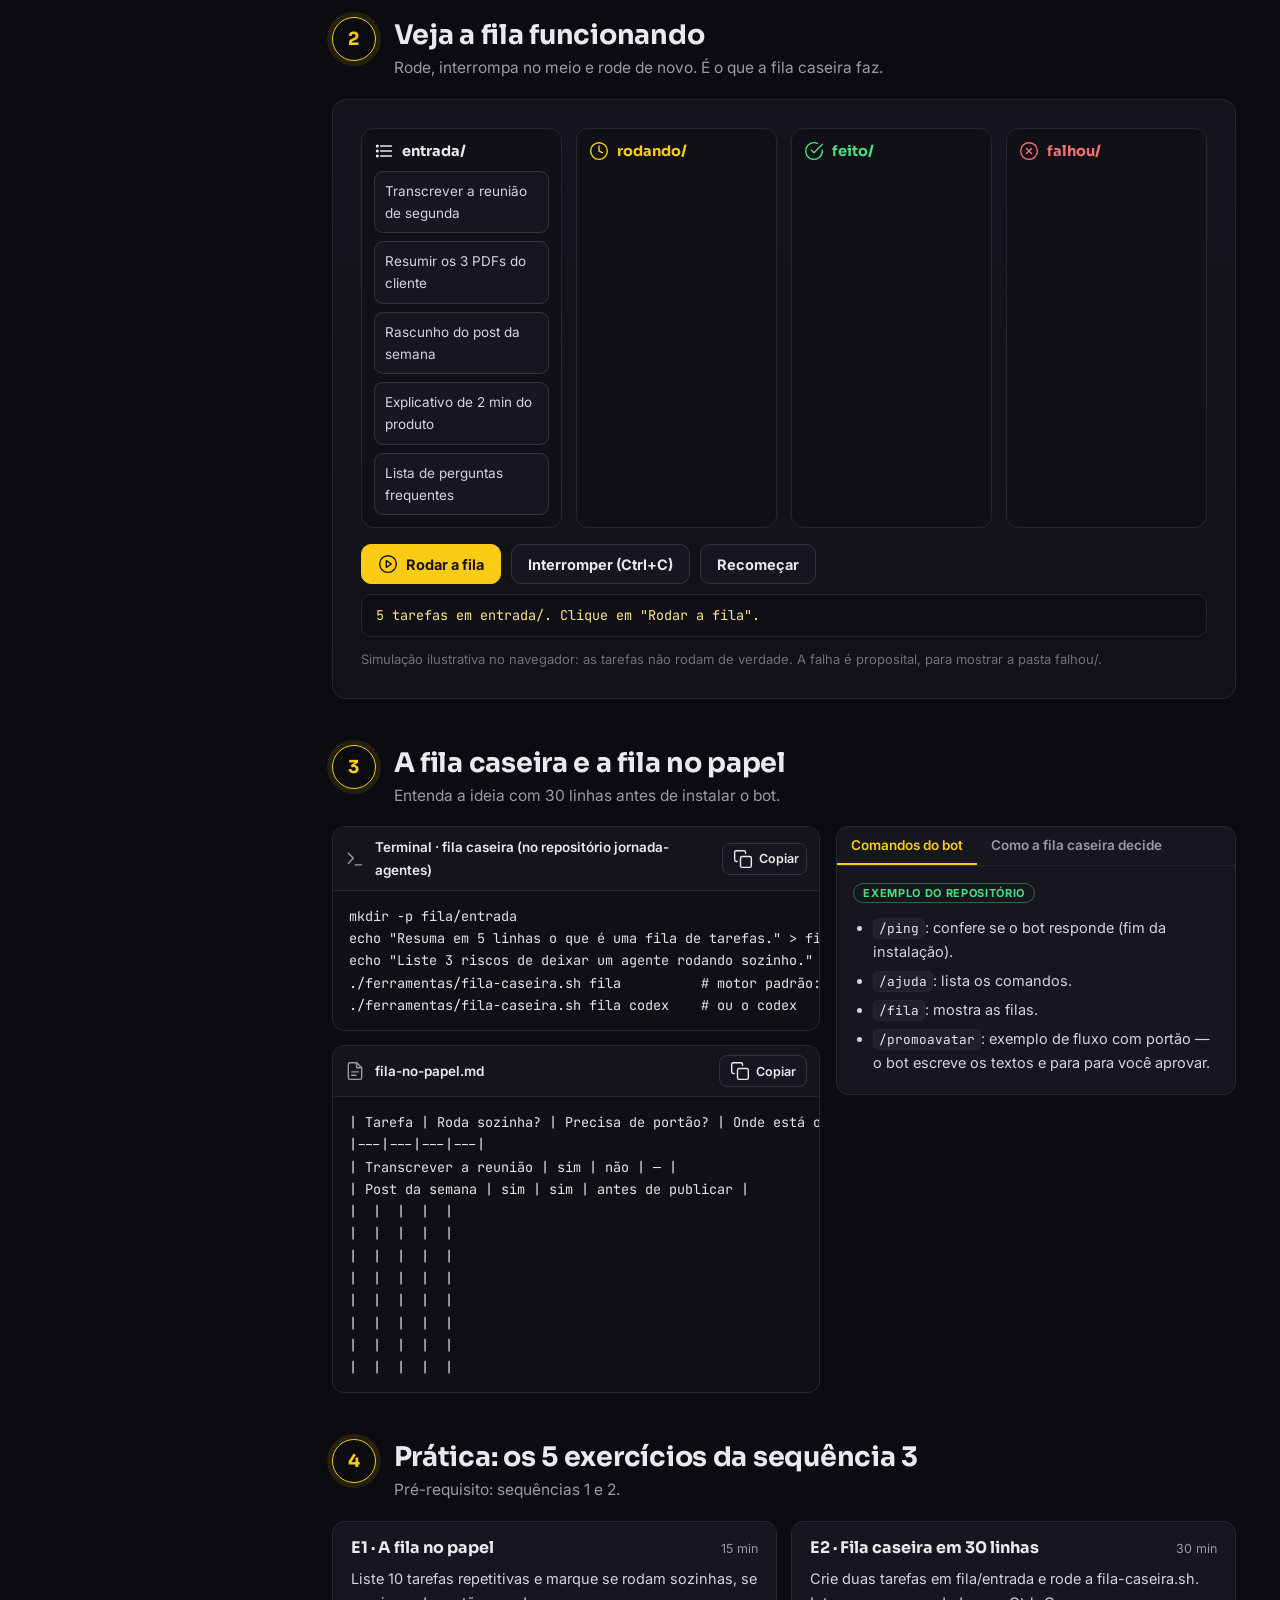
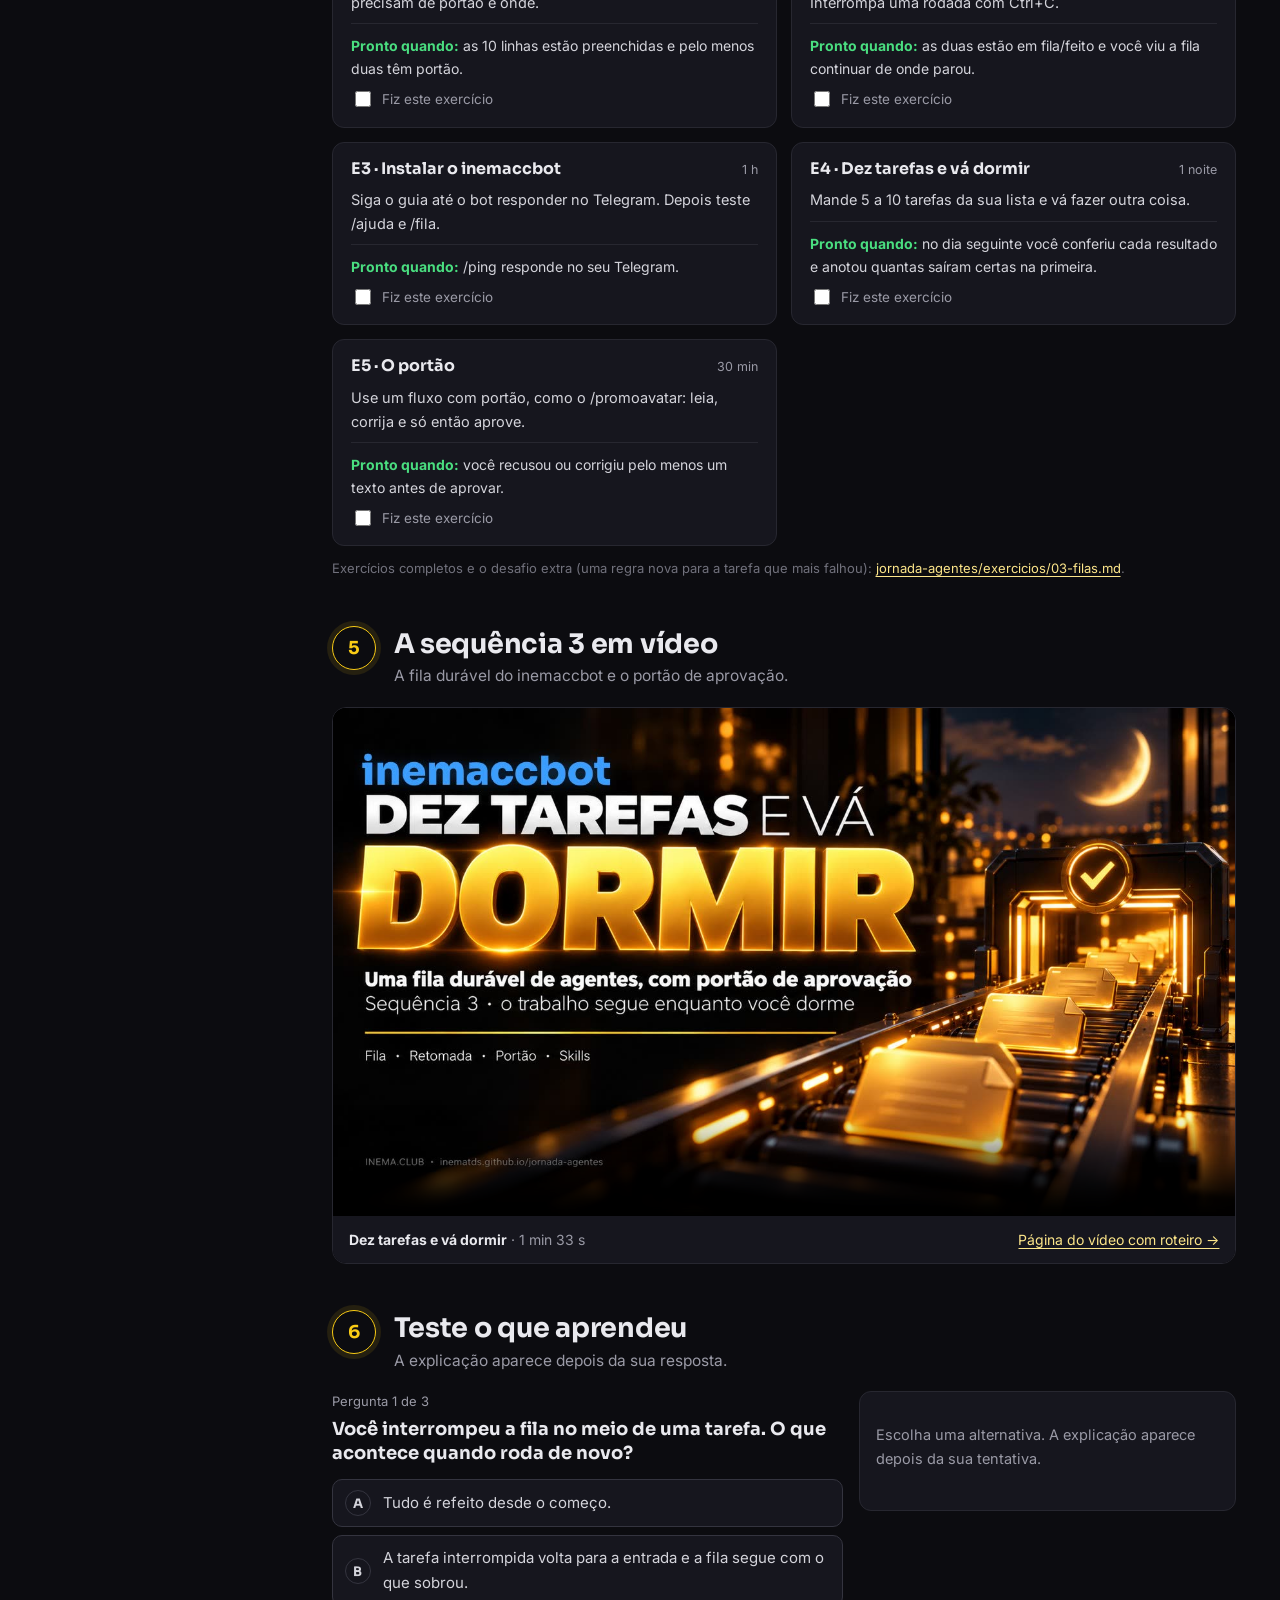
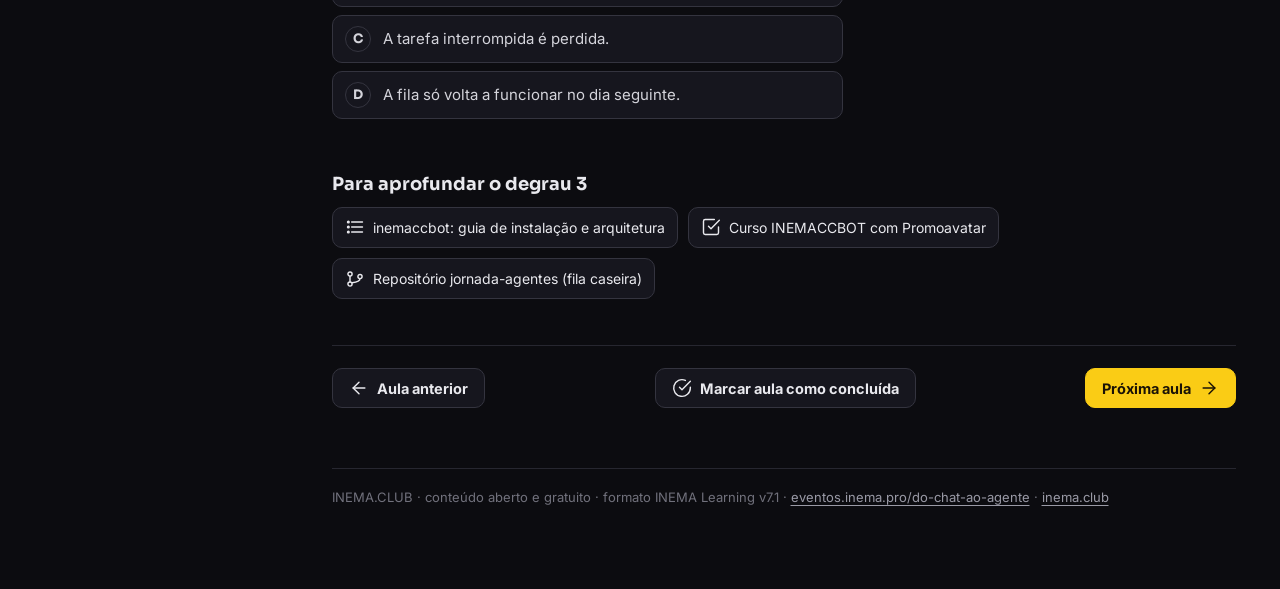
==== commit fbbaf049: "rodada de refinamento v7.1: mapa em duas camadas, gerador do plano (plano.md + .ics), estudo × práti" ====
--- a/aulas/filas/index.html
+++ b/aulas/filas/index.html
@@ -15,7 +15,7 @@
 <link href="https://fonts.googleapis.com/css2?family=Inter:wght@400;500;600;700&family=JetBrains+Mono:wght@400;600&family=Sora:wght@600;700;800&display=swap" rel="stylesheet"/>
 <link rel="stylesheet" href="../../assets/v71.css"/>
 <script>try{if(JSON.parse(localStorage.getItem("do-chat-ao-agente-v71:tema"))==="papel")document.documentElement.setAttribute("data-tema","papel")}catch(e){}</script>
-</head><body data-curso="do-chat-ao-agente-v71" data-aula="filas" data-total="6"><a class="skip" href="#conteudo">Pular para o conteúdo</a><header class="topo"><div class="esq"><button type="button" class="menu-btn" aria-expanded="false" aria-controls="lado"><svg class="ico" viewBox="0 0 24 24" aria-hidden="true"><line x1="3" y1="6" x2="21" y2="6"/><line x1="3" y1="12" x2="21" y2="12"/><line x1="3" y1="18" x2="21" y2="18"/></svg><span class="sr">Aulas</span></button><a class="marca" href="../../index.html"><svg class="ico" viewBox="0 0 24 24" aria-hidden="true"><polygon points="12 2 2 7 12 12 22 7 12 2"/><polyline points="2 17 12 22 22 17"/><polyline points="2 12 12 17 22 12"/></svg><span>Do chat ao agente</span></a><span class="sep">|</span><a class="club" href="https://inema.club" target="_blank" rel="noopener">INEMA.CLUB</a><span class="tr">-</span><a class="pro" href="https://inema.pro" target="_blank" rel="noopener">PRO</a></div><nav class="dir" aria-label="Aulas"><a href="../../aulas/visao-geral/index.html" class="tlink" title="Do chat ao agente: os quatro degraus"><span class="curto">A1</span><span class="longo">Degraus</span></a><a href="../../aulas/terminal/index.html" class="tlink" title="Degrau 1: do chat para o terminal (OSWork)"><span class="curto">A2</span><span class="longo">Terminal</span></a><a href="../../aulas/jarvis/index.html" class="tlink" title="Degrau 2: o seu Jarvis com o INTELECTO"><span class="curto">A3</span><span class="longo">Jarvis</span></a><a href="../../aulas/filas/index.html" class="tlink on" aria-current="page" title="Degrau 3: filas — dez tarefas e vá dormir"><span class="curto">A4</span><span class="longo">Filas</span></a><a href="../../aulas/redes/index.html" class="tlink" title="Degrau 4: redes no automático, com fonte na tela"><span class="curto">A5</span><span class="longo">Redes</span></a><a href="../../aulas/plano/index.html" class="tlink" title="Seu plano: um degrau de cada vez"><span class="curto">A6</span><span class="longo">Plano</span></a><div class="aa"><button type="button" class="aa-btn" aria-expanded="false" aria-controls="aparencia" title="Aparência">Aa</button><div class="aa-pop" id="aparencia" hidden><p>Tema</p><div class="aa-seg"><button type="button" data-tema="escuro">Escuro</button><button type="button" data-tema="papel">Papel claro</button></div><p style="margin-top:12px">Tamanho do texto</p><div class="aa-seg"><button type="button" data-escala="0.9">A−</button><button type="button" data-escala="1">A</button><button type="button" data-escala="1.12">A+</button></div></div></div></nav></header><div class="casca"><aside class="lado" id="lado" aria-label="Aulas"><a class="voltar" href="https://eventos.inema.pro/do-chat-ao-agente/"><svg class="ico" viewBox="0 0 24 24" aria-hidden="true"><line x1="19" y1="12" x2="5" y2="12"/><polyline points="12 19 5 12 12 5"/></svg>Área Do chat ao agente</a><p class="curso-nome">Do chat ao agente</p><p class="curso-sub">Visão geral da formação</p><div class="prog" aria-hidden="true"><i></i></div><span class="prog-txt"><span data-pct>0</span>% concluído</span><ol class="lista-aulas"><li><a href="../../aulas/visao-geral/index.html" data-slug="visao-geral" class=""><span class="st" aria-hidden="true"></span><span>1. Os quatro degraus<small>6 min</small></span></a></li><li><a href="../../aulas/terminal/index.html" data-slug="terminal" class=""><span class="st" aria-hidden="true"></span><span>2. Terminal (OSWork)<small>12 min</small></span></a></li><li><a href="../../aulas/jarvis/index.html" data-slug="jarvis" class=""><span class="st" aria-hidden="true"></span><span>3. Seu Jarvis (INTELECTO)<small>10 min</small></span></a></li><li><a href="../../aulas/filas/index.html" data-slug="filas" class="atual" aria-current="page"><span class="st" aria-hidden="true"></span><span>4. Filas (inemaccbot)<small>12 min</small></span></a></li><li><a href="../../aulas/redes/index.html" data-slug="redes" class=""><span class="st" aria-hidden="true"></span><span>5. Redes no automático<small>14 min</small></span></a></li><li><a href="../../aulas/plano/index.html" data-slug="plano" class=""><span class="st" aria-hidden="true"></span><span>6. Seu plano e o vídeo final<small>10 min</small></span></a></li></ol><div class="lado-card">Prática desta formação<b>23 exercícios com "pronto quando"</b>Quatro listas, uma por sequência. Só passe para o próximo quando ele for verdade.<br/><a href="https://inematds.github.io/jornada-agentes/guia/" target="_blank" rel="noopener">Abrir os exercícios →</a></div></aside><main class="principal" id="conteudo"><div class="miolo" data-competencias="desenhar-fila;definir-portao-humano;retomar-tarefa;avaliar-resultado-lote"><div class="aula-topo"><div><p class="kicker">Aula 4</p><h1>Degrau 3: filas — dez tarefas e vá dormir</h1><p class="lead">Um agente sozinho faz uma coisa por vez e só enquanto você olha. Com uma fila durável, cada pedido vira uma tarefa guardada, retomada se cair, e os fluxos param num portão antes do que importa.</p></div><div class="acoes-topo"><span class="pill"><svg class="ico" viewBox="0 0 24 24" aria-hidden="true"><circle cx="12" cy="12" r="10"/><polyline points="12 6 12 12 16 14"/></svg>12 min</span><a class="btn" href="../../aulas/redes/index.html">Próxima aula <svg class="ico" viewBox="0 0 24 24" aria-hidden="true"><line x1="5" y1="12" x2="19" y2="12"/><polyline points="12 5 19 12 12 19"/></svg></a></div></div><div class="nesta"><h2>Nesta aula, você vai aprender:</h2><ul><li><span class="ic"><svg class="ico" viewBox="0 0 24 24" aria-hidden="true"><line x1="8" y1="6" x2="21" y2="6"/><line x1="8" y1="12" x2="21" y2="12"/><line x1="8" y1="18" x2="21" y2="18"/><circle cx="4" cy="6" r="1"/><circle cx="4" cy="12" r="1"/><circle cx="4" cy="18" r="1"/></svg></span>Como uma fila durável funciona</li><li><span class="ic"><svg class="ico" viewBox="0 0 24 24" aria-hidden="true"><circle cx="12" cy="12" r="10"/><polyline points="12 6 12 12 16 14"/></svg></span>Retomar do ponto onde parou</li><li><span class="ic"><svg class="ico" viewBox="0 0 24 24" aria-hidden="true"><rect x="5" y="4" width="4" height="16" rx="1"/><rect x="15" y="4" width="4" height="16" rx="1"/></svg></span>Onde pôr o portão humano</li><li><span class="ic"><svg class="ico" viewBox="0 0 24 24" aria-hidden="true"><line x1="18" y1="20" x2="18" y2="10"/><line x1="12" y1="20" x2="12" y2="4"/><line x1="6" y1="20" x2="6" y2="14"/></svg></span>Medir quantas saíram certas</li></ul><p class="objetivo"><b>Objetivo:</b> decidir o que vai para a fila, onde ficam os portões e como conferir o resultado no dia seguinte.</p></div><section class="secao" id="s1"><div class="sec-cab"><span class="num" aria-hidden="true">1</span><div><h2>O caminho de uma tarefa</h2><p>Do pedido ao resultado, com retomada e portão.</p></div></div><div class="scrolly dg-bloco"><div class="sc-fig"><div class="painel"><div class="dg fluxo"><button type="button" class="dg-no" aria-pressed="false"><span class="cab"><span class="ic"><svg class="ico" viewBox="0 0 24 24" aria-hidden="true"><line x1="22" y1="2" x2="11" y2="13"/><polygon points="22 2 15 22 11 13 2 9 22 2"/></svg></span>Pedidos</span><span class="sub">Telegram ou pasta</span><ul><li><svg class="ico" viewBox="0 0 24 24" aria-hidden="true"><path d="M14 2H6a2 2 0 0 0-2 2v16a2 2 0 0 0 2 2h12a2 2 0 0 0 2-2V8z"/><polyline points="14 2 14 8 20 8"/><line x1="8" y1="13" x2="16" y2="13"/><line x1="8" y1="17" x2="13" y2="17"/></svg>Transcrever reunião</li><li><svg class="ico" viewBox="0 0 24 24" aria-hidden="true"><path d="M14 2H6a2 2 0 0 0-2 2v16a2 2 0 0 0 2 2h12a2 2 0 0 0 2-2V8z"/><polyline points="14 2 14 8 20 8"/><line x1="8" y1="13" x2="16" y2="13"/><line x1="8" y1="17" x2="13" y2="17"/></svg>Post da semana</li><li><svg class="ico" viewBox="0 0 24 24" aria-hidden="true"><path d="M14 2H6a2 2 0 0 0-2 2v16a2 2 0 0 0 2 2h12a2 2 0 0 0 2-2V8z"/><polyline points="14 2 14 8 20 8"/><line x1="8" y1="13" x2="16" y2="13"/><line x1="8" y1="17" x2="13" y2="17"/></svg>Vídeo explicativo</li></ul><template><b>Pedidos.</b> Cada pedido vira uma tarefa: no inemaccbot, uma mensagem no Telegram; na fila caseira, um arquivo .md na pasta entrada/.</template></button><span class="dg-seta" aria-hidden="true"><svg class="ico" viewBox="0 0 24 24" aria-hidden="true"><line x1="5" y1="12" x2="19" y2="12"/><polyline points="12 5 19 12 12 19"/></svg></span><button type="button" class="dg-no forte" aria-pressed="false"><span class="cab"><span class="ic"><svg class="ico" viewBox="0 0 24 24" aria-hidden="true"><line x1="8" y1="6" x2="21" y2="6"/><line x1="8" y1="12" x2="21" y2="12"/><line x1="8" y1="18" x2="21" y2="18"/><circle cx="4" cy="6" r="1"/><circle cx="4" cy="12" r="1"/><circle cx="4" cy="18" r="1"/></svg></span>Fila durável</span><span class="sub">Guardada, não na memória</span><ul><li><svg class="ico" viewBox="0 0 24 24" aria-hidden="true"><ellipse cx="12" cy="5" rx="8" ry="3"/><path d="M4 5v14c0 1.7 3.6 3 8 3s8-1.3 8-3V5"/><path d="M4 12c0 1.7 3.6 3 8 3s8-1.3 8-3"/></svg>Sobrevive a quedas</li><li><svg class="ico" viewBox="0 0 24 24" aria-hidden="true"><circle cx="12" cy="12" r="10"/><polyline points="12 6 12 12 16 14"/></svg>Retoma de onde parou</li></ul><template><b>Fila durável.</b> A tarefa fica guardada. Se o computador desligar ou você interromper, a próxima rodada pega o que sobrou, sem refazer o que já foi feito.</template></button><span class="dg-seta" aria-hidden="true"><svg class="ico" viewBox="0 0 24 24" aria-hidden="true"><line x1="5" y1="12" x2="19" y2="12"/><polyline points="12 5 19 12 12 19"/></svg></span><button type="button" class="dg-no" aria-pressed="false"><span class="cab"><span class="ic"><svg class="ico" viewBox="0 0 24 24" aria-hidden="true"><rect x="4" y="8" width="16" height="12" rx="3"/><path d="M12 4v4"/><circle cx="12" cy="3" r="1"/><circle cx="9" cy="14" r="1.2"/><circle cx="15" cy="14" r="1.2"/></svg></span>Agente</span><span class="sub">Uma tarefa por vez</span><ul><li><svg class="ico" viewBox="0 0 24 24" aria-hidden="true"><path d="M22 11.1V12a10 10 0 1 1-5.9-9.1"/><polyline points="22 4 12 14 9 11"/></svg>feito/</li><li><svg class="ico" viewBox="0 0 24 24" aria-hidden="true"><circle cx="12" cy="12" r="10"/><line x1="15" y1="9" x2="9" y2="15"/><line x1="9" y1="9" x2="15" y2="15"/></svg>falhou/</li></ul><template><b>Agente.</b> O agente executa uma tarefa por vez. Deu certo, a resposta vai para feito; deu erro, vai para falhou, com o motivo, para você olhar.</template></button><span class="dg-seta" aria-hidden="true"><svg class="ico" viewBox="0 0 24 24" aria-hidden="true"><line x1="5" y1="12" x2="19" y2="12"/><polyline points="12 5 19 12 12 19"/></svg></span><button type="button" class="dg-no" aria-pressed="false"><span class="cab"><span class="ic"><svg class="ico" viewBox="0 0 24 24" aria-hidden="true"><rect x="5" y="4" width="4" height="16" rx="1"/><rect x="15" y="4" width="4" height="16" rx="1"/></svg></span>Portão</span><span class="sub">Sua aprovação</span><ul><li><svg class="ico" viewBox="0 0 24 24" aria-hidden="true"><path d="M20 21v-2a4 4 0 0 0-4-4H8a4 4 0 0 0-4 4v2"/><circle cx="12" cy="7" r="4"/></svg>Ler, corrigir, aprovar</li></ul><template><b>Portão.</b> Nos fluxos que importam, o bot escreve e para. Você lê, corrige se precisar e só então aprova. É o momento em que você gerencia, em vez de fazer.</template></button></div><div class="dg-volta" aria-hidden="true"><span>Rodar de novo só pega o que sobrou</span></div><div class="sc-cap" aria-hidden="true"><span class="sc-n">1/5</span><h3>Pedidos</h3><p>Cada pedido vira uma tarefa: no inemaccbot, uma mensagem no Telegram; na fila caseira, um arquivo .md na pasta entrada/.</p></div><p class="sc-dica"><svg class="ico" viewBox="0 0 24 24" aria-hidden="true"><line x1="5" y1="12" x2="19" y2="12"/><polyline points="12 5 19 12 12 19"/></svg>Role a página: cada etapa abaixo acende a sua parte do diagrama.</p></div></div><ol class="sc-passos"><li class="sc-passo" data-foco="0"><span class="sc-n">1/5</span><h3>Pedidos</h3><p>Cada pedido vira uma tarefa: no inemaccbot, uma mensagem no Telegram; na fila caseira, um arquivo .md na pasta entrada/.</p></li><li class="sc-passo" data-foco="1"><span class="sc-n">2/5</span><h3>Fila durável</h3><p>A tarefa fica guardada. Se o computador desligar ou você interromper, a próxima rodada pega o que sobrou, sem refazer o que já foi feito.</p></li><li class="sc-passo" data-foco="2"><span class="sc-n">3/5</span><h3>Agente</h3><p>O agente executa uma tarefa por vez. Deu certo, a resposta vai para feito; deu erro, vai para falhou, com o motivo, para você olhar.</p></li><li class="sc-passo" data-foco="3"><span class="sc-n">4/5</span><h3>Portão</h3><p>Nos fluxos que importam, o bot escreve e para. Você lê, corrige se precisar e só então aprova. É o momento em que você gerencia, em vez de fazer.</p></li><li class="sc-passo" data-foco="0,1,2,3"><span class="sc-n">5/5</span><h3>Uma noite de fila</h3><p>Você manda as tarefas e vai dormir. A fila guarda, o agente executa uma por vez e para no portão do que importa. De manhã, você olha feito/ e falhou/.</p></li></ol><p class="dg-legenda">Exemplos de fluxos que viram tarefas no inemaccbot: transcrever, dublar, vídeo explicativo, curso e reel.</p></div></section><section class="secao" id="s2"><div class="sec-cab"><span class="num" aria-hidden="true">2</span><div><h2>Veja a fila funcionando</h2><p>Rode, interrompa no meio e rode de novo. É o que a fila caseira faz.</p></div></div><div class="painel simfila" data-tarefas="[&quot;Transcrever a reunião de segunda&quot;, &quot;Resumir os 3 PDFs do cliente&quot;, &quot;Rascunho do post da semana&quot;, &quot;Explicativo de 2 min do produto&quot;, &quot;Lista de perguntas frequentes&quot;]" data-falha="3" data-msg="{&quot;inicio&quot;: &quot;5 tarefas em entrada/. Clique em \&quot;Rodar a fila\&quot;.&quot;, &quot;rodando&quot;: &quot;Rodando: uma tarefa por vez, de entrada/ para rodando/ e depois feito/ ou falhou/.&quot;, &quot;parou&quot;: &quot;Interrompido. A tarefa do meio ficou em rodando/. Rode de novo para ver a retomada.&quot;, &quot;retoma&quot;: &quot;Retomada: o que estava em rodando/ voltou para entrada/. O que já estava em feito/ não é refeito.&quot;, &quot;fim&quot;: &quot;Fila vazia: tudo em feito/.&quot;, &quot;fimfalha&quot;: &quot;Fila vazia. Uma tarefa foi para falhou/ com o motivo: é ela que você olha de manhã.&quot;}"><div class="sim-cols"><div class="col" data-col="entrada"><h3><svg class="ico" viewBox="0 0 24 24" aria-hidden="true"><line x1="8" y1="6" x2="21" y2="6"/><line x1="8" y1="12" x2="21" y2="12"/><line x1="8" y1="18" x2="21" y2="18"/><circle cx="4" cy="6" r="1"/><circle cx="4" cy="12" r="1"/><circle cx="4" cy="18" r="1"/></svg>entrada/</h3><div class="itens"></div></div><div class="col" data-col="rodando"><h3><svg class="ico" viewBox="0 0 24 24" aria-hidden="true"><circle cx="12" cy="12" r="10"/><polyline points="12 6 12 12 16 14"/></svg>rodando/</h3><div class="itens"></div></div><div class="col" data-col="feito"><h3><svg class="ico" viewBox="0 0 24 24" aria-hidden="true"><path d="M22 11.1V12a10 10 0 1 1-5.9-9.1"/><polyline points="22 4 12 14 9 11"/></svg>feito/</h3><div class="itens"></div></div><div class="col" data-col="falhou"><h3><svg class="ico" viewBox="0 0 24 24" aria-hidden="true"><circle cx="12" cy="12" r="10"/><line x1="15" y1="9" x2="9" y2="15"/><line x1="9" y1="9" x2="15" y2="15"/></svg>falhou/</h3><div class="itens"></div></div></div><div class="sim-acoes"><button type="button" class="btn cheio" data-acao="rodar"><svg class="ico" viewBox="0 0 24 24" aria-hidden="true"><circle cx="12" cy="12" r="10"/><polygon points="10 8 16 12 10 16 10 8"/></svg>Rodar a fila</button><button type="button" class="btn neutro" data-acao="parar">Interromper (Ctrl+C)</button><button type="button" class="btn neutro" data-acao="zerar">Recomeçar</button></div><div class="sim-log" aria-live="polite"></div><p class="dg-legenda">Simulação ilustrativa no navegador: as tarefas não rodam de verdade. A falha é proposital, para mostrar a pasta falhou/.</p></div></section><section class="secao" id="s3"><div class="sec-cab"><span class="num" aria-hidden="true">3</span><div><h2>A fila caseira e a fila no papel</h2><p>Entenda a ideia com 30 linhas antes de instalar o bot.</p></div></div><div class="cods"><div><div class="cod"><div class="cod-cab"><svg class="ico" viewBox="0 0 24 24" aria-hidden="true"><polyline points="4 17 10 11 4 5"/><line x1="12" y1="19" x2="20" y2="19"/></svg><b>Terminal · fila caseira (no repositório jornada-agentes)</b><button type="button" class="copiar" data-rot="Copiar" data-ok="Copiado"><svg class="ico" viewBox="0 0 24 24" aria-hidden="true"><rect x="9" y="9" width="13" height="13" rx="2"/><path d="M5 15H4a2 2 0 0 1-2-2V4a2 2 0 0 1 2-2h9a2 2 0 0 1 2 2v1"/></svg><span>Copiar</span></button></div><pre>mkdir -p fila/entrada
+</head><body data-curso="do-chat-ao-agente-v71" data-aula="filas" data-total="6" data-total-ex="23"><a class="skip" href="#conteudo">Pular para o conteúdo</a><header class="topo"><div class="esq"><button type="button" class="menu-btn" aria-expanded="false" aria-controls="lado"><svg class="ico" viewBox="0 0 24 24" aria-hidden="true"><line x1="3" y1="6" x2="21" y2="6"/><line x1="3" y1="12" x2="21" y2="12"/><line x1="3" y1="18" x2="21" y2="18"/></svg><span class="sr">Aulas</span></button><a class="marca" href="../../index.html"><svg class="ico" viewBox="0 0 24 24" aria-hidden="true"><polygon points="12 2 2 7 12 12 22 7 12 2"/><polyline points="2 17 12 22 22 17"/><polyline points="2 12 12 17 22 12"/></svg><span>Do chat ao agente</span></a><span class="sep">|</span><a class="club" href="https://inema.club" target="_blank" rel="noopener">INEMA.CLUB</a><span class="tr">-</span><a class="pro" href="https://inema.pro" target="_blank" rel="noopener">PRO</a></div><nav class="dir" aria-label="Aulas"><a href="../../aulas/visao-geral/index.html" class="tlink" title="Do chat ao agente: os quatro degraus"><span class="curto">A1</span><span class="longo">Degraus</span></a><a href="../../aulas/terminal/index.html" class="tlink" title="Degrau 1: do chat para o terminal (OSWork)"><span class="curto">A2</span><span class="longo">Terminal</span></a><a href="../../aulas/jarvis/index.html" class="tlink" title="Degrau 2: o seu Jarvis com o INTELECTO"><span class="curto">A3</span><span class="longo">Jarvis</span></a><a href="../../aulas/filas/index.html" class="tlink on" aria-current="page" title="Degrau 3: filas — dez tarefas e vá dormir"><span class="curto">A4</span><span class="longo">Filas</span></a><a href="../../aulas/redes/index.html" class="tlink" title="Degrau 4: redes no automático, com fonte na tela"><span class="curto">A5</span><span class="longo">Redes</span></a><a href="../../aulas/plano/index.html" class="tlink" title="Seu plano: um degrau de cada vez"><span class="curto">A6</span><span class="longo">Plano</span></a><div class="aa"><button type="button" class="aa-btn" aria-expanded="false" aria-controls="aparencia" title="Aparência">Aa</button><div class="aa-pop" id="aparencia" hidden><p>Tema</p><div class="aa-seg"><button type="button" data-tema="escuro">Escuro</button><button type="button" data-tema="papel">Papel claro</button></div><p style="margin-top:12px">Tamanho do texto</p><div class="aa-seg"><button type="button" data-escala="0.9">A−</button><button type="button" data-escala="1">A</button><button type="button" data-escala="1.12">A+</button></div></div></div></nav></header><div class="casca"><aside class="lado" id="lado" aria-label="Aulas"><a class="voltar" href="https://eventos.inema.pro/do-chat-ao-agente/"><svg class="ico" viewBox="0 0 24 24" aria-hidden="true"><line x1="19" y1="12" x2="5" y2="12"/><polyline points="12 19 5 12 12 5"/></svg>Área Do chat ao agente</a><p class="curso-nome">Do chat ao agente</p><p class="curso-sub">Visão geral da formação</p><div class="ind"><span class="ind-rot">Estudo (aulas)</span><span class="prog-txt"><span data-pct>0</span>%</span></div><div class="prog" aria-hidden="true"><i></i></div><div class="ind"><span class="ind-rot">Prática declarada</span><span class="prog-txt"><span data-prat>0</span>/23</span></div><div class="prog pratica" aria-hidden="true"><i></i></div><p class="ind-nota">Prática = exercícios que você marcou como feitos. A comprovação vem na prova da certificação.</p><ol class="lista-aulas"><li><a href="../../aulas/visao-geral/index.html" data-slug="visao-geral" class=""><span class="st" aria-hidden="true"></span><span>1. Os quatro degraus<small>6 min</small></span></a></li><li><a href="../../aulas/terminal/index.html" data-slug="terminal" class=""><span class="st" aria-hidden="true"></span><span>2. Terminal (OSWork)<small>12 min</small></span></a></li><li><a href="../../aulas/jarvis/index.html" data-slug="jarvis" class=""><span class="st" aria-hidden="true"></span><span>3. Seu Jarvis (INTELECTO)<small>10 min</small></span></a></li><li><a href="../../aulas/filas/index.html" data-slug="filas" class="atual" aria-current="page"><span class="st" aria-hidden="true"></span><span>4. Filas (inemaccbot)<small>12 min</small></span></a></li><li><a href="../../aulas/redes/index.html" data-slug="redes" class=""><span class="st" aria-hidden="true"></span><span>5. Redes no automático<small>14 min</small></span></a></li><li><a href="../../aulas/plano/index.html" data-slug="plano" class=""><span class="st" aria-hidden="true"></span><span>6. Seu plano e o vídeo final<small>10 min</small></span></a></li></ol><div class="lado-card">Prática desta formação<b>23 exercícios com "pronto quando"</b>Quatro listas, uma por sequência. Só passe para o próximo quando ele for verdade.<br/><a href="https://inematds.github.io/jornada-agentes/guia/" target="_blank" rel="noopener">Abrir os exercícios →</a></div></aside><main class="principal" id="conteudo"><div class="miolo" data-competencias="desenhar-fila;definir-portao-humano;retomar-tarefa;avaliar-resultado-lote"><div class="aula-topo"><div><p class="kicker">Aula 4</p><h1>Degrau 3: filas — dez tarefas e vá dormir</h1><p class="lead">Um agente sozinho faz uma coisa por vez e só enquanto você olha. Com uma fila durável, cada pedido vira uma tarefa guardada, retomada se cair, e os fluxos param num portão antes do que importa.</p></div><div class="acoes-topo"><span class="pill"><svg class="ico" viewBox="0 0 24 24" aria-hidden="true"><circle cx="12" cy="12" r="10"/><polyline points="12 6 12 12 16 14"/></svg>12 min</span><a class="btn" href="../../aulas/redes/index.html">Próxima aula <svg class="ico" viewBox="0 0 24 24" aria-hidden="true"><line x1="5" y1="12" x2="19" y2="12"/><polyline points="12 5 19 12 12 19"/></svg></a></div></div><div class="nesta"><h2>Nesta aula, você vai aprender:</h2><ul><li><span class="ic"><svg class="ico" viewBox="0 0 24 24" aria-hidden="true"><line x1="8" y1="6" x2="21" y2="6"/><line x1="8" y1="12" x2="21" y2="12"/><line x1="8" y1="18" x2="21" y2="18"/><circle cx="4" cy="6" r="1"/><circle cx="4" cy="12" r="1"/><circle cx="4" cy="18" r="1"/></svg></span>Como uma fila durável funciona</li><li><span class="ic"><svg class="ico" viewBox="0 0 24 24" aria-hidden="true"><circle cx="12" cy="12" r="10"/><polyline points="12 6 12 12 16 14"/></svg></span>Retomar do ponto onde parou</li><li><span class="ic"><svg class="ico" viewBox="0 0 24 24" aria-hidden="true"><rect x="5" y="4" width="4" height="16" rx="1"/><rect x="15" y="4" width="4" height="16" rx="1"/></svg></span>Onde pôr o portão humano</li><li><span class="ic"><svg class="ico" viewBox="0 0 24 24" aria-hidden="true"><line x1="18" y1="20" x2="18" y2="10"/><line x1="12" y1="20" x2="12" y2="4"/><line x1="6" y1="20" x2="6" y2="14"/></svg></span>Medir quantas saíram certas</li></ul><p class="objetivo"><b>Objetivo:</b> decidir o que vai para a fila, onde ficam os portões e como conferir o resultado no dia seguinte.</p></div><section class="secao" id="s1"><div class="sec-cab"><span class="num" aria-hidden="true">1</span><div><h2>O caminho de uma tarefa</h2><p>Do pedido ao resultado, com retomada e portão.</p></div></div><div class="scrolly dg-bloco"><div class="sc-fig"><div class="painel"><div class="dg fluxo"><button type="button" class="dg-no" aria-pressed="false"><span class="cab"><span class="ic"><svg class="ico" viewBox="0 0 24 24" aria-hidden="true"><line x1="22" y1="2" x2="11" y2="13"/><polygon points="22 2 15 22 11 13 2 9 22 2"/></svg></span>Pedidos</span><span class="sub">Telegram ou pasta</span><ul><li><svg class="ico" viewBox="0 0 24 24" aria-hidden="true"><path d="M14 2H6a2 2 0 0 0-2 2v16a2 2 0 0 0 2 2h12a2 2 0 0 0 2-2V8z"/><polyline points="14 2 14 8 20 8"/><line x1="8" y1="13" x2="16" y2="13"/><line x1="8" y1="17" x2="13" y2="17"/></svg><span>Transcrever reunião</span></li><li><svg class="ico" viewBox="0 0 24 24" aria-hidden="true"><path d="M14 2H6a2 2 0 0 0-2 2v16a2 2 0 0 0 2 2h12a2 2 0 0 0 2-2V8z"/><polyline points="14 2 14 8 20 8"/><line x1="8" y1="13" x2="16" y2="13"/><line x1="8" y1="17" x2="13" y2="17"/></svg><span>Post da semana</span></li><li><svg class="ico" viewBox="0 0 24 24" aria-hidden="true"><path d="M14 2H6a2 2 0 0 0-2 2v16a2 2 0 0 0 2 2h12a2 2 0 0 0 2-2V8z"/><polyline points="14 2 14 8 20 8"/><line x1="8" y1="13" x2="16" y2="13"/><line x1="8" y1="17" x2="13" y2="17"/></svg><span>Vídeo explicativo</span></li></ul><template><b>Pedidos.</b> Cada pedido vira uma tarefa: no inemaccbot, uma mensagem no Telegram; na fila caseira, um arquivo .md na pasta entrada/.</template></button><span class="dg-seta" aria-hidden="true"><svg viewBox="0 0 48 14"><line x1="2" y1="7" x2="40" y2="7"/><path d="M36 2 L45 7 L36 12"/></svg><i class="pulso"></i></span><button type="button" class="dg-no forte" aria-pressed="false"><span class="cab"><span class="ic"><svg class="ico" viewBox="0 0 24 24" aria-hidden="true"><line x1="8" y1="6" x2="21" y2="6"/><line x1="8" y1="12" x2="21" y2="12"/><line x1="8" y1="18" x2="21" y2="18"/><circle cx="4" cy="6" r="1"/><circle cx="4" cy="12" r="1"/><circle cx="4" cy="18" r="1"/></svg></span>Fila durável</span><span class="sub">Guardada, não na memória</span><ul><li><svg class="ico" viewBox="0 0 24 24" aria-hidden="true"><ellipse cx="12" cy="5" rx="8" ry="3"/><path d="M4 5v14c0 1.7 3.6 3 8 3s8-1.3 8-3V5"/><path d="M4 12c0 1.7 3.6 3 8 3s8-1.3 8-3"/></svg><span>Sobrevive a quedas<small>tarefa guardada em disco</small></span></li><li><svg class="ico" viewBox="0 0 24 24" aria-hidden="true"><circle cx="12" cy="12" r="10"/><polyline points="12 6 12 12 16 14"/></svg><span>Retoma de onde parou<small>rodando/ volta para a entrada</small></span></li></ul><template><b>Fila durável.</b> A tarefa fica guardada. Se o computador desligar ou você interromper, a próxima rodada pega o que sobrou, sem refazer o que já foi feito.</template></button><span class="dg-seta" aria-hidden="true"><svg viewBox="0 0 48 14"><line x1="2" y1="7" x2="40" y2="7"/><path d="M36 2 L45 7 L36 12"/></svg><i class="pulso"></i></span><button type="button" class="dg-no" aria-pressed="false"><span class="cab"><span class="ic"><svg class="ico" viewBox="0 0 24 24" aria-hidden="true"><rect x="4" y="8" width="16" height="12" rx="3"/><path d="M12 4v4"/><circle cx="12" cy="3" r="1"/><circle cx="9" cy="14" r="1.2"/><circle cx="15" cy="14" r="1.2"/></svg></span>Agente</span><span class="sub">Uma tarefa por vez</span><ul><li><svg class="ico" viewBox="0 0 24 24" aria-hidden="true"><path d="M22 11.1V12a10 10 0 1 1-5.9-9.1"/><polyline points="22 4 12 14 9 11"/></svg><span>feito/</span></li><li><svg class="ico" viewBox="0 0 24 24" aria-hidden="true"><circle cx="12" cy="12" r="10"/><line x1="15" y1="9" x2="9" y2="15"/><line x1="9" y1="9" x2="15" y2="15"/></svg><span>falhou/</span></li></ul><template><b>Agente.</b> O agente executa uma tarefa por vez. Deu certo, a resposta vai para feito; deu erro, vai para falhou, com o motivo, para você olhar.</template></button><span class="dg-seta" aria-hidden="true"><svg viewBox="0 0 48 14"><line x1="2" y1="7" x2="40" y2="7"/><path d="M36 2 L45 7 L36 12"/></svg><i class="pulso"></i></span><button type="button" class="dg-no" aria-pressed="false"><span class="cab"><span class="ic"><svg class="ico" viewBox="0 0 24 24" aria-hidden="true"><rect x="5" y="4" width="4" height="16" rx="1"/><rect x="15" y="4" width="4" height="16" rx="1"/></svg></span>Portão</span><span class="sub">Sua aprovação</span><ul><li><svg class="ico" viewBox="0 0 24 24" aria-hidden="true"><path d="M20 21v-2a4 4 0 0 0-4-4H8a4 4 0 0 0-4 4v2"/><circle cx="12" cy="7" r="4"/></svg><span>Ler, corrigir, aprovar</span></li></ul><template><b>Portão.</b> Nos fluxos que importam, o bot escreve e para. Você lê, corrige se precisar e só então aprova. É o momento em que você gerencia, em vez de fazer.</template></button></div><div class="dg-volta" aria-hidden="true"><span>Rodar de novo só pega o que sobrou</span></div><nav class="sc-nav" aria-label="Etapas"><button type="button" class="sc-ir" data-ir="0" title="Pedidos"><b>1</b><span>Pedidos</span></button><button type="button" class="sc-ir" data-ir="1" title="Fila durável"><b>2</b><span>Fila durável</span></button><button type="button" class="sc-ir" data-ir="2" title="Agente"><b>3</b><span>Agente</span></button><button type="button" class="sc-ir" data-ir="3" title="Portão"><b>4</b><span>Portão</span></button><button type="button" class="sc-ir" data-ir="4" title="Uma noite de fila"><b>5</b><span>Uma noite de fila</span></button></nav><div class="sc-cap" aria-hidden="true"><span class="sc-n">1/5</span><h3>Pedidos</h3><p>Cada pedido vira uma tarefa: no inemaccbot, uma mensagem no Telegram; na fila caseira, um arquivo .md na pasta entrada/.</p></div><p class="sc-dica"><svg class="ico" viewBox="0 0 24 24" aria-hidden="true"><line x1="5" y1="12" x2="19" y2="12"/><polyline points="12 5 19 12 12 19"/></svg>Role a página: cada etapa abaixo acende a sua parte do diagrama.</p></div></div><ol class="sc-passos"><li class="sc-passo" data-foco="0"><span class="sc-n">1/5</span><h3>Pedidos</h3><p>Cada pedido vira uma tarefa: no inemaccbot, uma mensagem no Telegram; na fila caseira, um arquivo .md na pasta entrada/.</p></li><li class="sc-passo" data-foco="1"><span class="sc-n">2/5</span><h3>Fila durável</h3><p>A tarefa fica guardada. Se o computador desligar ou você interromper, a próxima rodada pega o que sobrou, sem refazer o que já foi feito.</p></li><li class="sc-passo" data-foco="2"><span class="sc-n">3/5</span><h3>Agente</h3><p>O agente executa uma tarefa por vez. Deu certo, a resposta vai para feito; deu erro, vai para falhou, com o motivo, para você olhar.</p></li><li class="sc-passo" data-foco="3"><span class="sc-n">4/5</span><h3>Portão</h3><p>Nos fluxos que importam, o bot escreve e para. Você lê, corrige se precisar e só então aprova. É o momento em que você gerencia, em vez de fazer.</p></li><li class="sc-passo" data-foco="0,1,2,3"><span class="sc-n">5/5</span><h3>Uma noite de fila</h3><p>Você manda as tarefas e vai dormir. A fila guarda, o agente executa uma por vez e para no portão do que importa. De manhã, você olha feito/ e falhou/.</p></li></ol><p class="dg-legenda">Exemplos de fluxos que viram tarefas no inemaccbot: transcrever, dublar, vídeo explicativo, curso e reel.</p></div></section><section class="secao" id="s2"><div class="sec-cab"><span class="num" aria-hidden="true">2</span><div><h2>Veja a fila funcionando</h2><p>Rode, interrompa no meio e rode de novo. É o que a fila caseira faz.</p></div></div><div class="painel simfila" data-tarefas="[&quot;Transcrever a reunião de segunda&quot;, &quot;Resumir os 3 PDFs do cliente&quot;, &quot;Rascunho do post da semana&quot;, &quot;Explicativo de 2 min do produto&quot;, &quot;Lista de perguntas frequentes&quot;]" data-falha="3" data-msg="{&quot;inicio&quot;: &quot;5 tarefas em entrada/. Clique em \&quot;Rodar a fila\&quot;.&quot;, &quot;rodando&quot;: &quot;Rodando: uma tarefa por vez, de entrada/ para rodando/ e depois feito/ ou falhou/.&quot;, &quot;parou&quot;: &quot;Interrompido. A tarefa do meio ficou em rodando/. Rode de novo para ver a retomada.&quot;, &quot;retoma&quot;: &quot;Retomada: o que estava em rodando/ voltou para entrada/. O que já estava em feito/ não é refeito.&quot;, &quot;fim&quot;: &quot;Fila vazia: tudo em feito/.&quot;, &quot;fimfalha&quot;: &quot;Fila vazia. Uma tarefa foi para falhou/ com o motivo: é ela que você olha de manhã.&quot;}"><div class="sim-cols"><div class="col" data-col="entrada"><h3><svg class="ico" viewBox="0 0 24 24" aria-hidden="true"><line x1="8" y1="6" x2="21" y2="6"/><line x1="8" y1="12" x2="21" y2="12"/><line x1="8" y1="18" x2="21" y2="18"/><circle cx="4" cy="6" r="1"/><circle cx="4" cy="12" r="1"/><circle cx="4" cy="18" r="1"/></svg>entrada/</h3><div class="itens"></div></div><div class="col" data-col="rodando"><h3><svg class="ico" viewBox="0 0 24 24" aria-hidden="true"><circle cx="12" cy="12" r="10"/><polyline points="12 6 12 12 16 14"/></svg>rodando/</h3><div class="itens"></div></div><div class="col" data-col="feito"><h3><svg class="ico" viewBox="0 0 24 24" aria-hidden="true"><path d="M22 11.1V12a10 10 0 1 1-5.9-9.1"/><polyline points="22 4 12 14 9 11"/></svg>feito/</h3><div class="itens"></div></div><div class="col" data-col="falhou"><h3><svg class="ico" viewBox="0 0 24 24" aria-hidden="true"><circle cx="12" cy="12" r="10"/><line x1="15" y1="9" x2="9" y2="15"/><line x1="9" y1="9" x2="15" y2="15"/></svg>falhou/</h3><div class="itens"></div></div></div><div class="sim-acoes"><button type="button" class="btn cheio" data-acao="rodar"><svg class="ico" viewBox="0 0 24 24" aria-hidden="true"><circle cx="12" cy="12" r="10"/><polygon points="10 8 16 12 10 16 10 8"/></svg>Rodar a fila</button><button type="button" class="btn neutro" data-acao="parar">Interromper (Ctrl+C)</button><button type="button" class="btn neutro" data-acao="zerar">Recomeçar</button></div><div class="sim-log" aria-live="polite"></div><p class="dg-legenda">Simulação ilustrativa no navegador: as tarefas não rodam de verdade. A falha é proposital, para mostrar a pasta falhou/.</p></div></section><section class="secao" id="s3"><div class="sec-cab"><span class="num" aria-hidden="true">3</span><div><h2>A fila caseira e a fila no papel</h2><p>Entenda a ideia com 30 linhas antes de instalar o bot.</p></div></div><div class="cods"><div><div class="cod"><div class="cod-cab"><svg class="ico" viewBox="0 0 24 24" aria-hidden="true"><polyline points="4 17 10 11 4 5"/><line x1="12" y1="19" x2="20" y2="19"/></svg><b>Terminal · fila caseira (no repositório jornada-agentes)</b><button type="button" class="copiar" data-rot="Copiar" data-ok="Copiado"><svg class="ico" viewBox="0 0 24 24" aria-hidden="true"><rect x="9" y="9" width="13" height="13" rx="2"/><path d="M5 15H4a2 2 0 0 1-2-2V4a2 2 0 0 1 2-2h9a2 2 0 0 1 2 2v1"/></svg><span>Copiar</span></button></div><pre>mkdir -p fila/entrada
 echo &quot;Resuma em 5 linhas o que é uma fila de tarefas.&quot; &gt; fila/entrada/01.md
 echo &quot;Liste 3 riscos de deixar um agente rodando sozinho.&quot; &gt; fila/entrada/02.md
 ./ferramentas/fila-caseira.sh fila          # motor padrão: claude
@@ -30,4 +30,4 @@
 |  |  |  |  |
 |  |  |  |  |
 |  |  |  |  |
-|  |  |  |  |</pre></div></div><div class="saida"><div class="saida-tabs" role="tablist"><button type="button" data-alvo="s0" aria-selected="true">Comandos do bot</button><button type="button" data-alvo="s1" aria-selected="false">Como a fila caseira decide</button></div><div class="saida-corpo" data-painel="s0"><span class="selo real">Exemplo do repositório</span><ul><li><code>/ping</code>: confere se o bot responde (fim da instalação).</li><li><code>/ajuda</code>: lista os comandos.</li><li><code>/fila</code>: mostra as filas.</li><li><code>/promoavatar</code>: exemplo de fluxo com portão — o bot escreve os textos e para para você aprovar.</li></ul></div><div class="saida-corpo" data-painel="s1" hidden><ol><li>O que ficou em <code>rodando/</code> (queda, Ctrl+C) volta para <code>entrada/</code>.</li><li>Pega uma tarefa por vez de <code>entrada/</code>.</li><li>Resposta vazia ou erro: vai para <code>falhou/</code> com o motivo.</li><li>No fim, mostra quantas estão em entrada, feito e falhou.</li></ol></div></div></div></section><section class="secao" id="s4"><div class="sec-cab"><span class="num" aria-hidden="true">4</span><div><h2>Prática: os 5 exercícios da sequência 3</h2><p>Pré-requisito: sequências 1 e 2.</p></div></div><div class="exs"><article class="exc"><div class="t"><h3>E1 · A fila no papel</h3><span class="min">15 min</span></div><p>Liste 10 tarefas repetitivas e marque se rodam sozinhas, se precisam de portão e onde.</p><p class="pronto"><b>Pronto quando:</b> as 10 linhas estão preenchidas e pelo menos duas têm portão.</p><label><input type="checkbox" data-id="filas-e1"/>Fiz este exercício</label></article><article class="exc"><div class="t"><h3>E2 · Fila caseira em 30 linhas</h3><span class="min">30 min</span></div><p>Crie duas tarefas em fila/entrada e rode a fila-caseira.sh. Interrompa uma rodada com Ctrl+C.</p><p class="pronto"><b>Pronto quando:</b> as duas estão em fila/feito e você viu a fila continuar de onde parou.</p><label><input type="checkbox" data-id="filas-e2"/>Fiz este exercício</label></article><article class="exc"><div class="t"><h3>E3 · Instalar o inemaccbot</h3><span class="min">1 h</span></div><p>Siga o guia até o bot responder no Telegram. Depois teste /ajuda e /fila.</p><p class="pronto"><b>Pronto quando:</b> /ping responde no seu Telegram.</p><label><input type="checkbox" data-id="filas-e3"/>Fiz este exercício</label></article><article class="exc"><div class="t"><h3>E4 · Dez tarefas e vá dormir</h3><span class="min">1 noite</span></div><p>Mande 5 a 10 tarefas da sua lista e vá fazer outra coisa.</p><p class="pronto"><b>Pronto quando:</b> no dia seguinte você conferiu cada resultado e anotou quantas saíram certas na primeira.</p><label><input type="checkbox" data-id="filas-e4"/>Fiz este exercício</label></article><article class="exc"><div class="t"><h3>E5 · O portão</h3><span class="min">30 min</span></div><p>Use um fluxo com portão, como o /promoavatar: leia, corrija e só então aprove.</p><p class="pronto"><b>Pronto quando:</b> você recusou ou corrigiu pelo menos um texto antes de aprovar.</p><label><input type="checkbox" data-id="filas-e5"/>Fiz este exercício</label></article></div><p class="dg-legenda">Exercícios completos e o desafio extra (uma regra nova para a tarefa que mais falhou): <a href="https://github.com/inematds/jornada-agentes/blob/main/exercicios/03-filas.md" target="_blank" rel="noopener">jornada-agentes/exercicios/03-filas.md</a>.</p></section><section class="secao" id="s5"><div class="sec-cab"><span class="num" aria-hidden="true">5</span><div><h2>A sequência 3 em vídeo</h2><p>A fila durável do inemaccbot e o portão de aprovação.</p></div></div><div class="video"><video controls preload="metadata" playsinline poster="../../assets/img/seq3-filas.jpg"><source src="https://github.com/inematds/jornada-agentes/releases/download/video-v2.0.0/jornada-seq3-filas-16x9.mp4" type="video/mp4"/><track kind="subtitles" srclang="pt" label="Português" src="../../assets/vtt/seq3-filas.vtt" default/></video><div class="video-leg"><span><b>Dez tarefas e vá dormir</b> · 1 min 33 s</span><a href="https://inematds.github.io/jornada-agentes/serie/seq3-filas/" target="_blank" rel="noopener">Página do vídeo com roteiro →</a></div></div></section><section class="secao" id="s6"><div class="sec-cab"><span class="num" aria-hidden="true">6</span><div><h2>Teste o que aprendeu</h2><p>A explicação aparece depois da sua resposta.</p></div></div><div class="quiz"><div><div class="q-item"><p class="q-cont">Pergunta 1 de 3</p><p class="q-p">Você interrompeu a fila no meio de uma tarefa. O que acontece quando roda de novo?</p><div class="q-ops"><button type="button" class="q-op" data-certa="0"><span class="l">A</span>Tudo é refeito desde o começo.</button><button type="button" class="q-op" data-certa="1"><span class="l">B</span>A tarefa interrompida volta para a entrada e a fila segue com o que sobrou.</button><button type="button" class="q-op" data-certa="0"><span class="l">C</span>A tarefa interrompida é perdida.</button><button type="button" class="q-op" data-certa="0"><span class="l">D</span>A fila só volta a funcionar no dia seguinte.</button></div><template class="ok"><div class="r ok"><svg class="ico" viewBox="0 0 24 24" aria-hidden="true"><path d="M22 11.1V12a10 10 0 1 1-5.9-9.1"/><polyline points="22 4 12 14 9 11"/></svg>Correto</div>É o que torna a fila durável: o que ficou em rodando/ volta para entrada/, e o que já está em feito/ não é refeito.</template><template class="no"><div class="r no"><svg class="ico" viewBox="0 0 24 24" aria-hidden="true"><circle cx="12" cy="12" r="10"/><line x1="15" y1="9" x2="9" y2="15"/><line x1="9" y1="9" x2="15" y2="15"/></svg>Não é essa</div>É o que torna a fila durável: o que ficou em rodando/ volta para entrada/, e o que já está em feito/ não é refeito.</template></div><div class="q-item" hidden><p class="q-cont">Pergunta 2 de 3</p><p class="q-p">Em qual tarefa o portão humano é mais importante?<span class="cert-tag"><svg class="ico" viewBox="0 0 24 24" aria-hidden="true"><path d="M12 22s8-4 8-10V5l-8-3-8 3v7c0 6 8 10 8 10z"/></svg>competência</span></p><div class="q-ops"><button type="button" class="q-op" data-certa="0"><span class="l">A</span>Transcrever uma reunião interna.</button><button type="button" class="q-op" data-certa="0"><span class="l">B</span>Resumir PDFs para você mesmo ler.</button><button type="button" class="q-op" data-certa="1"><span class="l">C</span>Publicar um post em nome da empresa.</button><button type="button" class="q-op" data-certa="0"><span class="l">D</span>Listar arquivos de uma pasta.</button></div><template class="ok"><div class="r ok"><svg class="ico" viewBox="0 0 24 24" aria-hidden="true"><path d="M22 11.1V12a10 10 0 1 1-5.9-9.1"/><polyline points="22 4 12 14 9 11"/></svg>Correto</div>Portão vai antes do que tem consequência fora: publicar, enviar, gastar. Transcrever para uso interno pode rodar sozinho.</template><template class="no"><div class="r no"><svg class="ico" viewBox="0 0 24 24" aria-hidden="true"><circle cx="12" cy="12" r="10"/><line x1="15" y1="9" x2="9" y2="15"/><line x1="9" y1="9" x2="15" y2="15"/></svg>Não é essa</div>Portão vai antes do que tem consequência fora: publicar, enviar, gastar. Transcrever para uso interno pode rodar sozinho.</template></div><div class="q-item" hidden><p class="q-cont">Pergunta 3 de 3</p><p class="q-p">Qual é o sinal de que você está gerenciando, e não só usando?</p><div class="q-ops"><button type="button" class="q-op" data-certa="0"><span class="l">A</span>Mandar mais tarefas por noite.</button><button type="button" class="q-op" data-certa="1"><span class="l">B</span>Recusar ou corrigir um resultado antes de aprovar, e transformar a falha em regra.</button><button type="button" class="q-op" data-certa="0"><span class="l">C</span>Trocar de modelo a cada semana.</button><button type="button" class="q-op" data-certa="0"><span class="l">D</span>Desligar todos os portões.</button></div><template class="ok"><div class="r ok"><svg class="ico" viewBox="0 0 24 24" aria-hidden="true"><path d="M22 11.1V12a10 10 0 1 1-5.9-9.1"/><polyline points="22 4 12 14 9 11"/></svg>Correto</div>O E5 e o desafio extra mostram isso: você lê, corrige, aprova, e a tarefa que mais falhou ganha uma regra nova no AGENTS.md ou no prompt.</template><template class="no"><div class="r no"><svg class="ico" viewBox="0 0 24 24" aria-hidden="true"><circle cx="12" cy="12" r="10"/><line x1="15" y1="9" x2="9" y2="15"/><line x1="9" y1="9" x2="15" y2="15"/></svg>Não é essa</div>O E5 e o desafio extra mostram isso: você lê, corrige, aprova, e a tarefa que mais falhou ganha uma regra nova no AGENTS.md ou no prompt.</template></div><div class="q-nav"><button type="button" class="btn cheio q-prox" hidden data-fim="Ver resultado">Próxima pergunta <svg class="ico" viewBox="0 0 24 24" aria-hidden="true"><line x1="5" y1="12" x2="19" y2="12"/><polyline points="12 5 19 12 12 19"/></svg></button></div></div><div class="q-fb" aria-live="polite"></div><template class="total"><div class="r ok"><svg class="ico" viewBox="0 0 24 24" aria-hidden="true"><path d="M22 11.1V12a10 10 0 1 1-5.9-9.1"/><polyline points="22 4 12 14 9 11"/></svg>Teste concluído</div>Você acertou {a} de {n}. Acertando todas, a aula é marcada como concluída. Pode refazer quantas vezes quiser recarregando a página.</template><template class="q-aguarda"><p class="aguarda">Escolha uma alternativa. A explicação aparece depois da sua tentativa.</p></template></div></section><section class="secao extra"><h2 class="extra-t">Para aprofundar o degrau 3</h2><div class="links"><a href="https://inematds.github.io/inemaccbot/guia/" target="_blank" rel="noopener"><svg class="ico" viewBox="0 0 24 24" aria-hidden="true"><line x1="8" y1="6" x2="21" y2="6"/><line x1="8" y1="12" x2="21" y2="12"/><line x1="8" y1="18" x2="21" y2="18"/><circle cx="4" cy="6" r="1"/><circle cx="4" cy="12" r="1"/><circle cx="4" cy="18" r="1"/></svg>inemaccbot: guia de instalação e arquitetura</a><a href="https://eventos.inema.pro/inemaccbot.html" target="_blank" rel="noopener"><svg class="ico" viewBox="0 0 24 24" aria-hidden="true"><path d="M9 11l3 3L22 4"/><path d="M21 12v7a2 2 0 0 1-2 2H5a2 2 0 0 1-2-2V5a2 2 0 0 1 2-2h11"/></svg>Curso INEMACCBOT com Promoavatar</a><a href="https://github.com/inematds/jornada-agentes" target="_blank" rel="noopener"><svg class="ico" viewBox="0 0 24 24" aria-hidden="true"><circle cx="6" cy="6" r="2.5"/><circle cx="6" cy="18" r="2.5"/><circle cx="18" cy="9" r="2.5"/><path d="M6 8.5v7"/><path d="M18 11.5c0 3-3 4.5-9.5 5"/></svg>Repositório jornada-agentes (fila caseira)</a></div></section><div class="fim-aula"><a class="btn neutro" href="../../aulas/jarvis/index.html"><svg class="ico" viewBox="0 0 24 24" aria-hidden="true"><line x1="19" y1="12" x2="5" y2="12"/><polyline points="12 19 5 12 12 5"/></svg>Aula anterior</a><button type="button" class="btn neutro concluir" aria-pressed="false"><svg class="ico" viewBox="0 0 24 24" aria-hidden="true"><path d="M22 11.1V12a10 10 0 1 1-5.9-9.1"/><polyline points="22 4 12 14 9 11"/></svg>Marcar aula como concluída</button><a class="btn cheio" href="../../aulas/redes/index.html">Próxima aula <svg class="ico" viewBox="0 0 24 24" aria-hidden="true"><line x1="5" y1="12" x2="19" y2="12"/><polyline points="12 5 19 12 12 19"/></svg></a></div><footer class="rodape">INEMA.CLUB · conteúdo aberto e gratuito · formato INEMA Learning v7.1 · <a href="https://eventos.inema.pro/do-chat-ao-agente/">eventos.inema.pro/do-chat-ao-agente</a> · <a href="https://inema.club/">inema.club</a></footer></div></main></div><script src="../../assets/v71.js"></script></body></html>
+|  |  |  |  |</pre></div></div><div class="saida"><div class="saida-tabs" role="tablist"><button type="button" data-alvo="s0" aria-selected="true">Comandos do bot</button><button type="button" data-alvo="s1" aria-selected="false">Como a fila caseira decide</button></div><div class="saida-corpo" data-painel="s0"><span class="selo real">Exemplo do repositório</span><ul><li><code>/ping</code>: confere se o bot responde (fim da instalação).</li><li><code>/ajuda</code>: lista os comandos.</li><li><code>/fila</code>: mostra as filas.</li><li><code>/promoavatar</code>: exemplo de fluxo com portão — o bot escreve os textos e para para você aprovar.</li></ul></div><div class="saida-corpo" data-painel="s1" hidden><ol><li>O que ficou em <code>rodando/</code> (queda, Ctrl+C) volta para <code>entrada/</code>.</li><li>Pega uma tarefa por vez de <code>entrada/</code>.</li><li>Resposta vazia ou erro: vai para <code>falhou/</code> com o motivo.</li><li>No fim, mostra quantas estão em entrada, feito e falhou.</li></ol></div></div></div></section><section class="secao" id="s4"><div class="sec-cab"><span class="num" aria-hidden="true">4</span><div><h2>Prática: os 5 exercícios da sequência 3</h2><p>Pré-requisito: sequências 1 e 2.</p></div></div><div class="exs"><article class="exc"><div class="t"><h3>E1 · A fila no papel</h3><span class="min">15 min</span></div><p>Liste 10 tarefas repetitivas e marque se rodam sozinhas, se precisam de portão e onde.</p><p class="pronto"><b>Pronto quando:</b> as 10 linhas estão preenchidas e pelo menos duas têm portão.</p><label><input type="checkbox" data-id="filas-e1"/>Fiz este exercício</label></article><article class="exc"><div class="t"><h3>E2 · Fila caseira em 30 linhas</h3><span class="min">30 min</span></div><p>Crie duas tarefas em fila/entrada e rode a fila-caseira.sh. Interrompa uma rodada com Ctrl+C.</p><p class="pronto"><b>Pronto quando:</b> as duas estão em fila/feito e você viu a fila continuar de onde parou.</p><label><input type="checkbox" data-id="filas-e2"/>Fiz este exercício</label></article><article class="exc"><div class="t"><h3>E3 · Instalar o inemaccbot</h3><span class="min">1 h</span></div><p>Siga o guia até o bot responder no Telegram. Depois teste /ajuda e /fila.</p><p class="pronto"><b>Pronto quando:</b> /ping responde no seu Telegram.</p><label><input type="checkbox" data-id="filas-e3"/>Fiz este exercício</label></article><article class="exc"><div class="t"><h3>E4 · Dez tarefas e vá dormir</h3><span class="min">1 noite</span></div><p>Mande 5 a 10 tarefas da sua lista e vá fazer outra coisa.</p><p class="pronto"><b>Pronto quando:</b> no dia seguinte você conferiu cada resultado e anotou quantas saíram certas na primeira.</p><label><input type="checkbox" data-id="filas-e4"/>Fiz este exercício</label></article><article class="exc"><div class="t"><h3>E5 · O portão</h3><span class="min">30 min</span></div><p>Use um fluxo com portão, como o /promoavatar: leia, corrija e só então aprove.</p><p class="pronto"><b>Pronto quando:</b> você recusou ou corrigiu pelo menos um texto antes de aprovar.</p><label><input type="checkbox" data-id="filas-e5"/>Fiz este exercício</label></article></div><p class="dg-legenda">Exercícios completos e o desafio extra (uma regra nova para a tarefa que mais falhou): <a href="https://github.com/inematds/jornada-agentes/blob/main/exercicios/03-filas.md" target="_blank" rel="noopener">jornada-agentes/exercicios/03-filas.md</a>.</p></section><section class="secao" id="s5"><div class="sec-cab"><span class="num" aria-hidden="true">5</span><div><h2>A sequência 3 em vídeo</h2><p>A fila durável do inemaccbot e o portão de aprovação.</p></div></div><div class="video"><video controls preload="metadata" playsinline poster="../../assets/img/seq3-filas.jpg"><source src="https://github.com/inematds/jornada-agentes/releases/download/video-v2.0.0/jornada-seq3-filas-16x9.mp4" type="video/mp4"/><track kind="subtitles" srclang="pt" label="Português" src="../../assets/vtt/seq3-filas.vtt" default/></video><div class="video-leg"><span><b>Dez tarefas e vá dormir</b> · 1 min 33 s</span><a href="https://inematds.github.io/jornada-agentes/serie/seq3-filas/" target="_blank" rel="noopener">Página do vídeo com roteiro →</a></div></div></section><section class="secao" id="s6"><div class="sec-cab"><span class="num" aria-hidden="true">6</span><div><h2>Teste o que aprendeu</h2><p>A explicação aparece depois da sua resposta.</p></div></div><div class="quiz"><div><div class="q-item"><p class="q-cont">Pergunta 1 de 3</p><p class="q-p">Você interrompeu a fila no meio de uma tarefa. O que acontece quando roda de novo?</p><div class="q-ops"><button type="button" class="q-op" data-certa="0"><span class="l">A</span>Tudo é refeito desde o começo.</button><button type="button" class="q-op" data-certa="1"><span class="l">B</span>A tarefa interrompida volta para a entrada e a fila segue com o que sobrou.</button><button type="button" class="q-op" data-certa="0"><span class="l">C</span>A tarefa interrompida é perdida.</button><button type="button" class="q-op" data-certa="0"><span class="l">D</span>A fila só volta a funcionar no dia seguinte.</button></div><template class="ok"><div class="r ok"><svg class="ico" viewBox="0 0 24 24" aria-hidden="true"><path d="M22 11.1V12a10 10 0 1 1-5.9-9.1"/><polyline points="22 4 12 14 9 11"/></svg>Correto</div>É o que torna a fila durável: o que ficou em rodando/ volta para entrada/, e o que já está em feito/ não é refeito.</template><template class="no"><div class="r no"><svg class="ico" viewBox="0 0 24 24" aria-hidden="true"><circle cx="12" cy="12" r="10"/><line x1="15" y1="9" x2="9" y2="15"/><line x1="9" y1="9" x2="15" y2="15"/></svg>Não é essa</div>É o que torna a fila durável: o que ficou em rodando/ volta para entrada/, e o que já está em feito/ não é refeito.<a class="q-ref" href="#s2"><svg class="ico" viewBox="0 0 24 24" aria-hidden="true"><line x1="5" y1="12" x2="19" y2="12"/><polyline points="12 5 19 12 12 19"/></svg>Rever: Veja a fila funcionando</a></template></div><div class="q-item" hidden><p class="q-cont">Pergunta 2 de 3</p><p class="q-p">Em qual tarefa o portão humano é mais importante?<span class="cert-tag"><svg class="ico" viewBox="0 0 24 24" aria-hidden="true"><path d="M12 22s8-4 8-10V5l-8-3-8 3v7c0 6 8 10 8 10z"/></svg>competência</span></p><div class="q-ops"><button type="button" class="q-op" data-certa="0"><span class="l">A</span>Transcrever uma reunião interna.</button><button type="button" class="q-op" data-certa="0"><span class="l">B</span>Resumir PDFs para você mesmo ler.</button><button type="button" class="q-op" data-certa="1"><span class="l">C</span>Publicar um post em nome da empresa.</button><button type="button" class="q-op" data-certa="0"><span class="l">D</span>Listar arquivos de uma pasta.</button></div><template class="ok"><div class="r ok"><svg class="ico" viewBox="0 0 24 24" aria-hidden="true"><path d="M22 11.1V12a10 10 0 1 1-5.9-9.1"/><polyline points="22 4 12 14 9 11"/></svg>Correto</div>Portão vai antes do que tem consequência fora: publicar, enviar, gastar. Transcrever para uso interno pode rodar sozinho.</template><template class="no"><div class="r no"><svg class="ico" viewBox="0 0 24 24" aria-hidden="true"><circle cx="12" cy="12" r="10"/><line x1="15" y1="9" x2="9" y2="15"/><line x1="9" y1="9" x2="15" y2="15"/></svg>Não é essa</div>Portão vai antes do que tem consequência fora: publicar, enviar, gastar. Transcrever para uso interno pode rodar sozinho.<a class="q-ref" href="#s1"><svg class="ico" viewBox="0 0 24 24" aria-hidden="true"><line x1="5" y1="12" x2="19" y2="12"/><polyline points="12 5 19 12 12 19"/></svg>Rever: O caminho de uma tarefa</a></template></div><div class="q-item" hidden><p class="q-cont">Pergunta 3 de 3</p><p class="q-p">Qual é o sinal de que você está gerenciando, e não só usando?</p><div class="q-ops"><button type="button" class="q-op" data-certa="0"><span class="l">A</span>Mandar mais tarefas por noite.</button><button type="button" class="q-op" data-certa="1"><span class="l">B</span>Recusar ou corrigir um resultado antes de aprovar, e transformar a falha em regra.</button><button type="button" class="q-op" data-certa="0"><span class="l">C</span>Trocar de modelo a cada semana.</button><button type="button" class="q-op" data-certa="0"><span class="l">D</span>Desligar todos os portões.</button></div><template class="ok"><div class="r ok"><svg class="ico" viewBox="0 0 24 24" aria-hidden="true"><path d="M22 11.1V12a10 10 0 1 1-5.9-9.1"/><polyline points="22 4 12 14 9 11"/></svg>Correto</div>O E5 e o desafio extra mostram isso: você lê, corrige, aprova, e a tarefa que mais falhou ganha uma regra nova no AGENTS.md ou no prompt.</template><template class="no"><div class="r no"><svg class="ico" viewBox="0 0 24 24" aria-hidden="true"><circle cx="12" cy="12" r="10"/><line x1="15" y1="9" x2="9" y2="15"/><line x1="9" y1="9" x2="15" y2="15"/></svg>Não é essa</div>O E5 e o desafio extra mostram isso: você lê, corrige, aprova, e a tarefa que mais falhou ganha uma regra nova no AGENTS.md ou no prompt.<a class="q-ref" href="#s4"><svg class="ico" viewBox="0 0 24 24" aria-hidden="true"><line x1="5" y1="12" x2="19" y2="12"/><polyline points="12 5 19 12 12 19"/></svg>Rever: Prática: os 5 exercícios da sequência 3</a></template></div><div class="q-nav"><button type="button" class="btn neutro q-revisar" hidden>Revisar as erradas</button><button type="button" class="btn neutro q-refazer" hidden>Refazer o teste</button><button type="button" class="btn cheio q-prox" hidden data-fim="Ver resultado">Próxima pergunta <svg class="ico" viewBox="0 0 24 24" aria-hidden="true"><line x1="5" y1="12" x2="19" y2="12"/><polyline points="12 5 19 12 12 19"/></svg></button></div></div><div class="q-fb" aria-live="polite"></div><template class="total"><div class="r ok"><svg class="ico" viewBox="0 0 24 24" aria-hidden="true"><path d="M22 11.1V12a10 10 0 1 1-5.9-9.1"/><polyline points="22 4 12 14 9 11"/></svg>Teste concluído</div>Você acertou {a} de {n}. Acertando todas, a aula é marcada como concluída.</template><template class="q-aguarda"><p class="aguarda">Escolha uma alternativa. A explicação aparece depois da sua tentativa.</p></template></div></section><section class="secao extra"><h2 class="extra-t">Para aprofundar o degrau 3</h2><div class="links"><a href="https://inematds.github.io/inemaccbot/guia/" target="_blank" rel="noopener"><svg class="ico" viewBox="0 0 24 24" aria-hidden="true"><line x1="8" y1="6" x2="21" y2="6"/><line x1="8" y1="12" x2="21" y2="12"/><line x1="8" y1="18" x2="21" y2="18"/><circle cx="4" cy="6" r="1"/><circle cx="4" cy="12" r="1"/><circle cx="4" cy="18" r="1"/></svg>inemaccbot: guia de instalação e arquitetura</a><a href="https://eventos.inema.pro/inemaccbot.html" target="_blank" rel="noopener"><svg class="ico" viewBox="0 0 24 24" aria-hidden="true"><path d="M9 11l3 3L22 4"/><path d="M21 12v7a2 2 0 0 1-2 2H5a2 2 0 0 1-2-2V5a2 2 0 0 1 2-2h11"/></svg>Curso INEMACCBOT com Promoavatar</a><a href="https://github.com/inematds/jornada-agentes" target="_blank" rel="noopener"><svg class="ico" viewBox="0 0 24 24" aria-hidden="true"><circle cx="6" cy="6" r="2.5"/><circle cx="6" cy="18" r="2.5"/><circle cx="18" cy="9" r="2.5"/><path d="M6 8.5v7"/><path d="M18 11.5c0 3-3 4.5-9.5 5"/></svg>Repositório jornada-agentes (fila caseira)</a></div></section><div class="fim-aula"><a class="btn neutro" href="../../aulas/jarvis/index.html"><svg class="ico" viewBox="0 0 24 24" aria-hidden="true"><line x1="19" y1="12" x2="5" y2="12"/><polyline points="12 19 5 12 12 5"/></svg>Aula anterior</a><button type="button" class="btn neutro concluir" aria-pressed="false"><svg class="ico" viewBox="0 0 24 24" aria-hidden="true"><path d="M22 11.1V12a10 10 0 1 1-5.9-9.1"/><polyline points="22 4 12 14 9 11"/></svg>Marcar aula como concluída</button><a class="btn cheio" href="../../aulas/redes/index.html">Próxima aula <svg class="ico" viewBox="0 0 24 24" aria-hidden="true"><line x1="5" y1="12" x2="19" y2="12"/><polyline points="12 5 19 12 12 19"/></svg></a></div><footer class="rodape">INEMA.CLUB · conteúdo aberto e gratuito · formato INEMA Learning v7.1 · <a href="https://eventos.inema.pro/do-chat-ao-agente/">eventos.inema.pro/do-chat-ao-agente</a> · <a href="https://inema.club/">inema.club</a></footer></div></main></div><script src="../../assets/v71.js"></script></body></html>
--- a/assets/v71.css
+++ b/assets/v71.css
@@ -400,3 +400,94 @@
 .scrolly.fixo .sc-passo:last-child{height:30vh}
 .scrolly:not(.fixo) .sc-cap{display:none}
 .scrolly.fixo .mp-det{display:none}
+
+/* ===== rodada de refinamento v7.1 ===== */
+/* dois indicadores na barra lateral */
+.ind{display:flex;justify-content:space-between;align-items:baseline;margin-top:14px;font-size:13px}
+.ind-rot{color:var(--txt2);font-weight:600}
+.ind+.prog{margin-top:6px}
+.prog.pratica i{background:var(--ok)}
+.ind-nota{margin:8px 0 0;font-size:11.5px;line-height:1.4;color:var(--mut2)}
+
+/* conexão desenhada entre blocos + ponto de luz */
+.dg-seta{position:relative;width:48px}
+.dg-seta svg{width:44px;height:14px;overflow:visible;fill:none;stroke:currentColor;stroke-width:1.8;stroke-linecap:round;stroke-linejoin:round}
+.dg-seta .pulso{position:absolute;left:4px;top:50%;width:7px;height:7px;margin-top:-3.5px;border-radius:50%;background:var(--amb);box-shadow:0 0 10px 2px rgba(250,204,21,.7);opacity:0}
+.scrolly.focando .dg-seta:has(+ .dg-no.foco) .pulso,.dg:not(.focando) .dg-seta:hover .pulso{animation:corre 1.4s ease-in-out infinite}
+@keyframes corre{0%{transform:translateX(0);opacity:0}15%{opacity:1}85%{opacity:1}100%{transform:translateX(34px);opacity:0}}
+
+/* hierarquia: bloco principal maior, com caixas internas */
+.dg:not(.escada) .dg-no.forte{flex:1.45 1 0}
+.dg-no.forte ul{gap:8px}
+.dg-no.forte li{padding:9px 10px;border-color:var(--amb-b);background:rgba(250,204,21,.04)}
+.dg-no li span{display:flex;flex-direction:column;gap:1px}
+.dg-no li small{font-size:11.5px;color:var(--mut);line-height:1.3}
+.dg-no.forte li span{font-weight:600}
+.dg-no .cab{font-size:16px}
+.dg-no.forte .cab{font-size:17px}
+
+/* botões de etapa no painel */
+.sc-nav{display:flex;gap:6px;flex-wrap:wrap;margin-top:16px}
+.sc-ir{display:inline-flex;gap:8px;align-items:center;border:1px solid var(--line2);background:var(--card);color:var(--mut);border-radius:99px;padding:5px 12px 5px 5px;font:600 13px var(--inter);cursor:pointer;max-width:220px}
+.sc-ir b{flex:none;width:22px;height:22px;border-radius:50%;display:grid;place-items:center;background:var(--sf2);color:var(--txt);font:700 12px var(--sora)}
+.sc-ir span{overflow:hidden;text-overflow:ellipsis;white-space:nowrap}
+.sc-ir:hover{border-color:var(--amb-b);color:var(--txt)}
+.sc-ir[aria-current="step"]{border-color:var(--amb);color:var(--txt);background:var(--amb-a)}
+.sc-ir[aria-current="step"] b{background:var(--amb);color:var(--amb-ink)}
+.scrolly:not(.fixo) .sc-nav{display:none}
+.sc-nav+.sc-cap{margin-top:12px}
+
+/* mapa em duas camadas: visão geral fechada, coluna em foco abre os exercícios */
+.mp-cont{margin:2px 0 0;font-size:13px;font-weight:600;color:var(--txt2)}
+.mp-feitos{color:var(--ok);margin-left:4px}
+.scrolly.fixo .mp-col .mp-exs{display:none}
+.scrolly.fixo .mp-col.aberto .mp-exs{display:grid}
+.scrolly.fixo .mp-col.aberto .mp-cont{display:none}
+.scrolly.fixo .mapa-f .mp-col.aberto{flex:1.6 1 0}
+.mp-ex.feito{border-color:rgba(74,222,128,.45)}
+.mp-ex.feito b::after{content:" ✓";color:var(--ok)}
+
+/* teste: rever o conceito */
+.q-ref{display:inline-flex;gap:6px;align-items:center;margin-top:10px;font-size:14px;font-weight:600;color:var(--amb-t)}
+.q-ref .ico{width:15px;height:15px}
+.q-nav{flex-wrap:wrap}
+
+/* gerador do plano */
+.ger-form{display:flex;gap:16px;align-items:flex-end;flex-wrap:wrap}
+.ger-form label{display:flex;flex-direction:column;gap:6px;font-size:13.5px;font-weight:600;color:var(--txt2)}
+.ger-form input,.ger-form select{background:var(--bg2);border:1px solid var(--line2);border-radius:10px;color:var(--txt);font:15px var(--inter);padding:9px 12px;min-width:170px;color-scheme:dark}
+html[data-tema="papel"] .ger-form input,html[data-tema="papel"] .ger-form select{color-scheme:light}
+.ger-res{margin-top:16px;display:grid;gap:14px}
+.ger-resumo{display:grid;grid-template-columns:repeat(4,minmax(0,1fr));gap:10px}
+.ger-resumo div{border:1px solid var(--line);border-radius:12px;background:var(--card);padding:12px 14px}
+.ger-resumo small{display:block;font-size:12px;color:var(--mut)}
+.ger-resumo b{font:800 22px var(--sora);color:var(--txt)}
+.ger-semanas{list-style:none;margin:0;padding:0;display:grid;grid-template-columns:repeat(4,minmax(0,1fr));gap:10px;counter-reset:s}
+.ger-semanas li{border:1px solid var(--line);border-left:3px solid var(--amb);border-radius:10px;background:var(--card);padding:10px 12px;font-size:13.5px;color:var(--txt2)}
+.ger-semanas b{display:block;color:var(--txt);font:700 14px var(--sora)}
+.ger-md{max-height:340px;overflow:auto}
+.ger-acoes{display:flex;gap:10px;flex-wrap:wrap}
+@media (max-width:900px){.ger-resumo,.ger-semanas{grid-template-columns:repeat(2,minmax(0,1fr))}}
+.scrolly.fixo .sc-cap{height:150px;overflow:hidden}
+.scrolly{overflow-anchor:none}
+html{overflow-anchor:none}
+/* modo fixo compacto: o painel precisa caber em notebook 1366×768 */
+.scrolly.fixo .sc-dica{display:none}
+.scrolly.fixo .sc-fig .painel{padding:16px 20px}
+.scrolly.fixo .sc-nav{margin-top:10px}
+.scrolly.fixo .sc-cap{height:112px;margin-top:8px;padding-top:9px}
+.scrolly.fixo .sc-cap h3{font-size:17px;margin:2px 0 4px}
+.scrolly.fixo .sc-cap p{font-size:15px;line-height:1.5}
+.scrolly.fixo .dg-no{padding:12px 12px;gap:6px}
+.scrolly.fixo .dg-no li{padding:5px 8px}
+.scrolly.fixo .dg-no.forte li{padding:6px 9px}
+.scrolly.fixo .dg-volta{margin-top:8px}
+.scrolly.fixo .dg.escada .dg-no:nth-of-type(2){margin-bottom:18px}.scrolly.fixo .dg.escada .dg-no:nth-of-type(3){margin-bottom:36px}.scrolly.fixo .dg.escada .dg-no:nth-of-type(4){margin-bottom:54px}
+.scrolly.fixo .mp-sub{display:none}
+.scrolly.fixo .mp-col{padding:10px 11px;gap:5px}
+.scrolly.fixo .mp-ex{padding:3px 7px}
+.scrolly.fixo .mp-exs{gap:4px}
+.scrolly.fixo .mp-fim{margin-top:8px;padding:7px 14px}
+.scrolly.fixo .mp-total{font-size:19px}
+.ger-resumo small::first-letter{text-transform:uppercase}
+.ger-md{white-space:pre-wrap}
